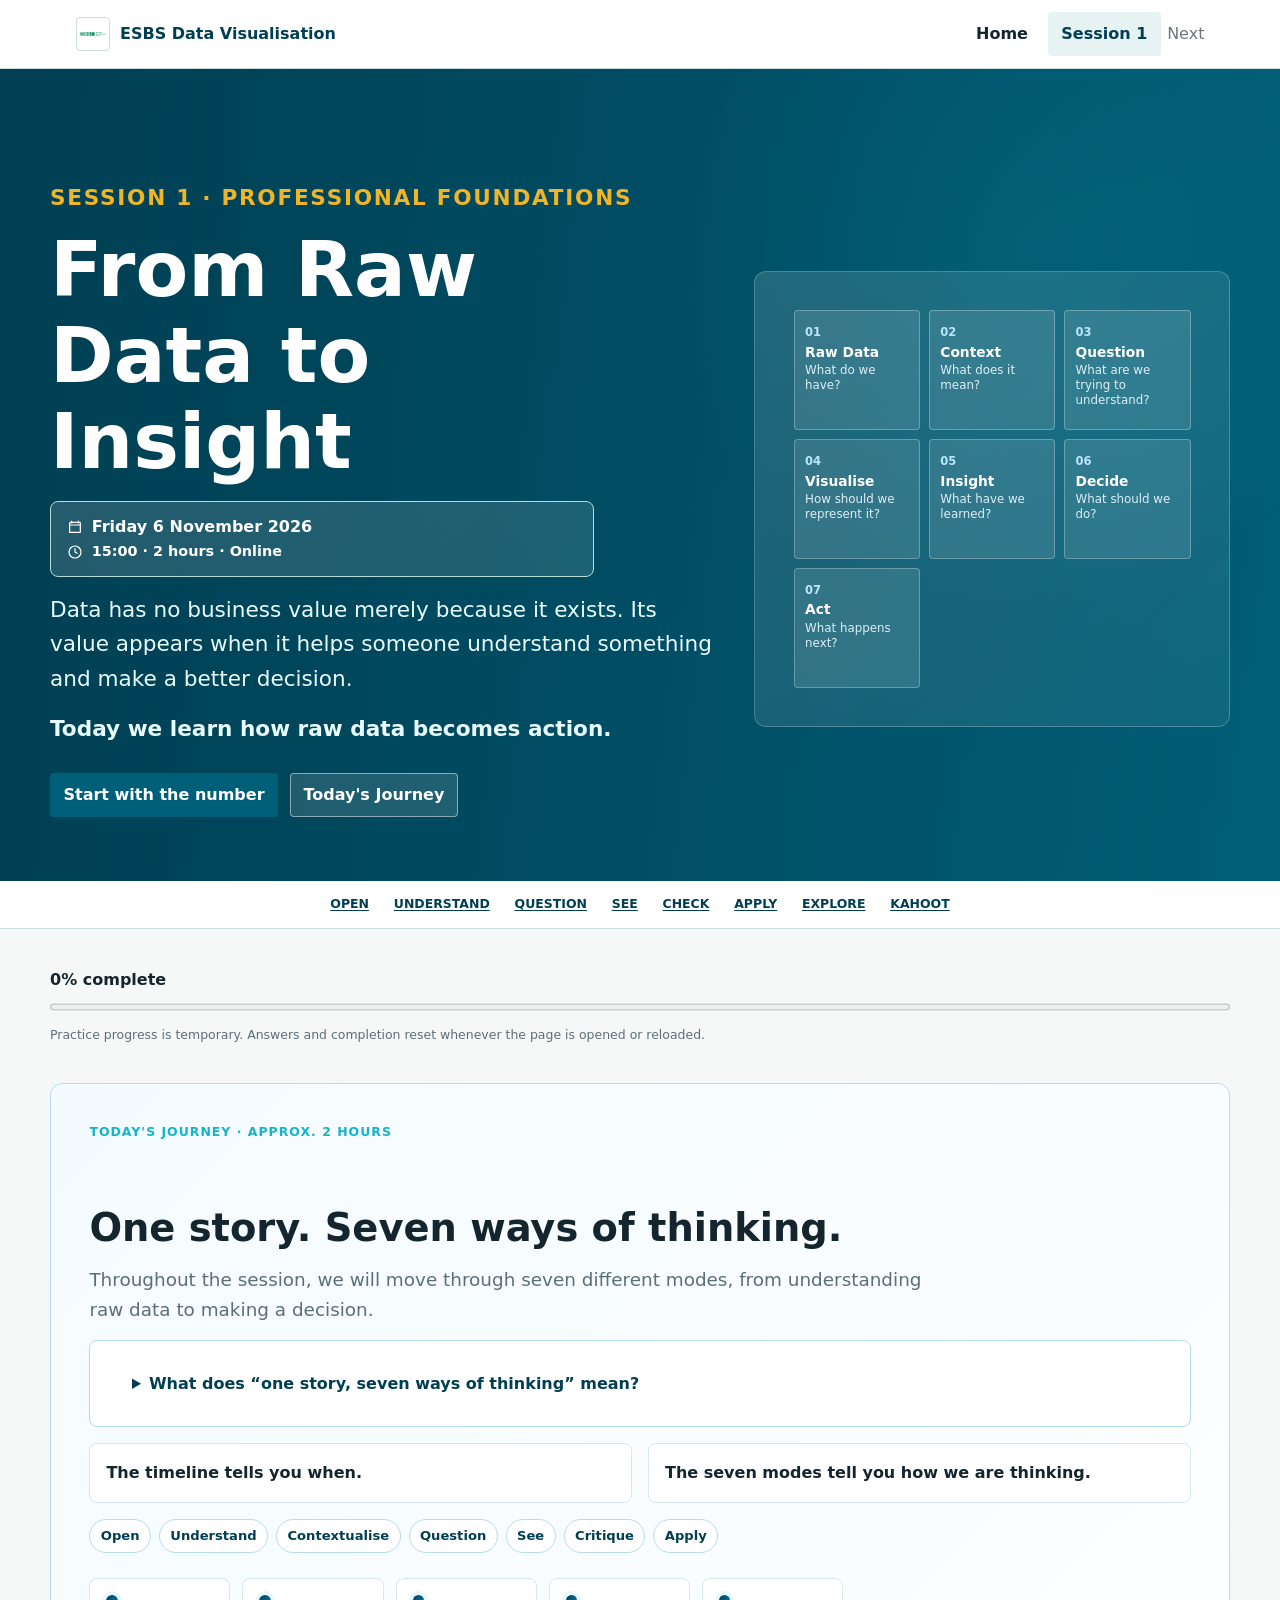
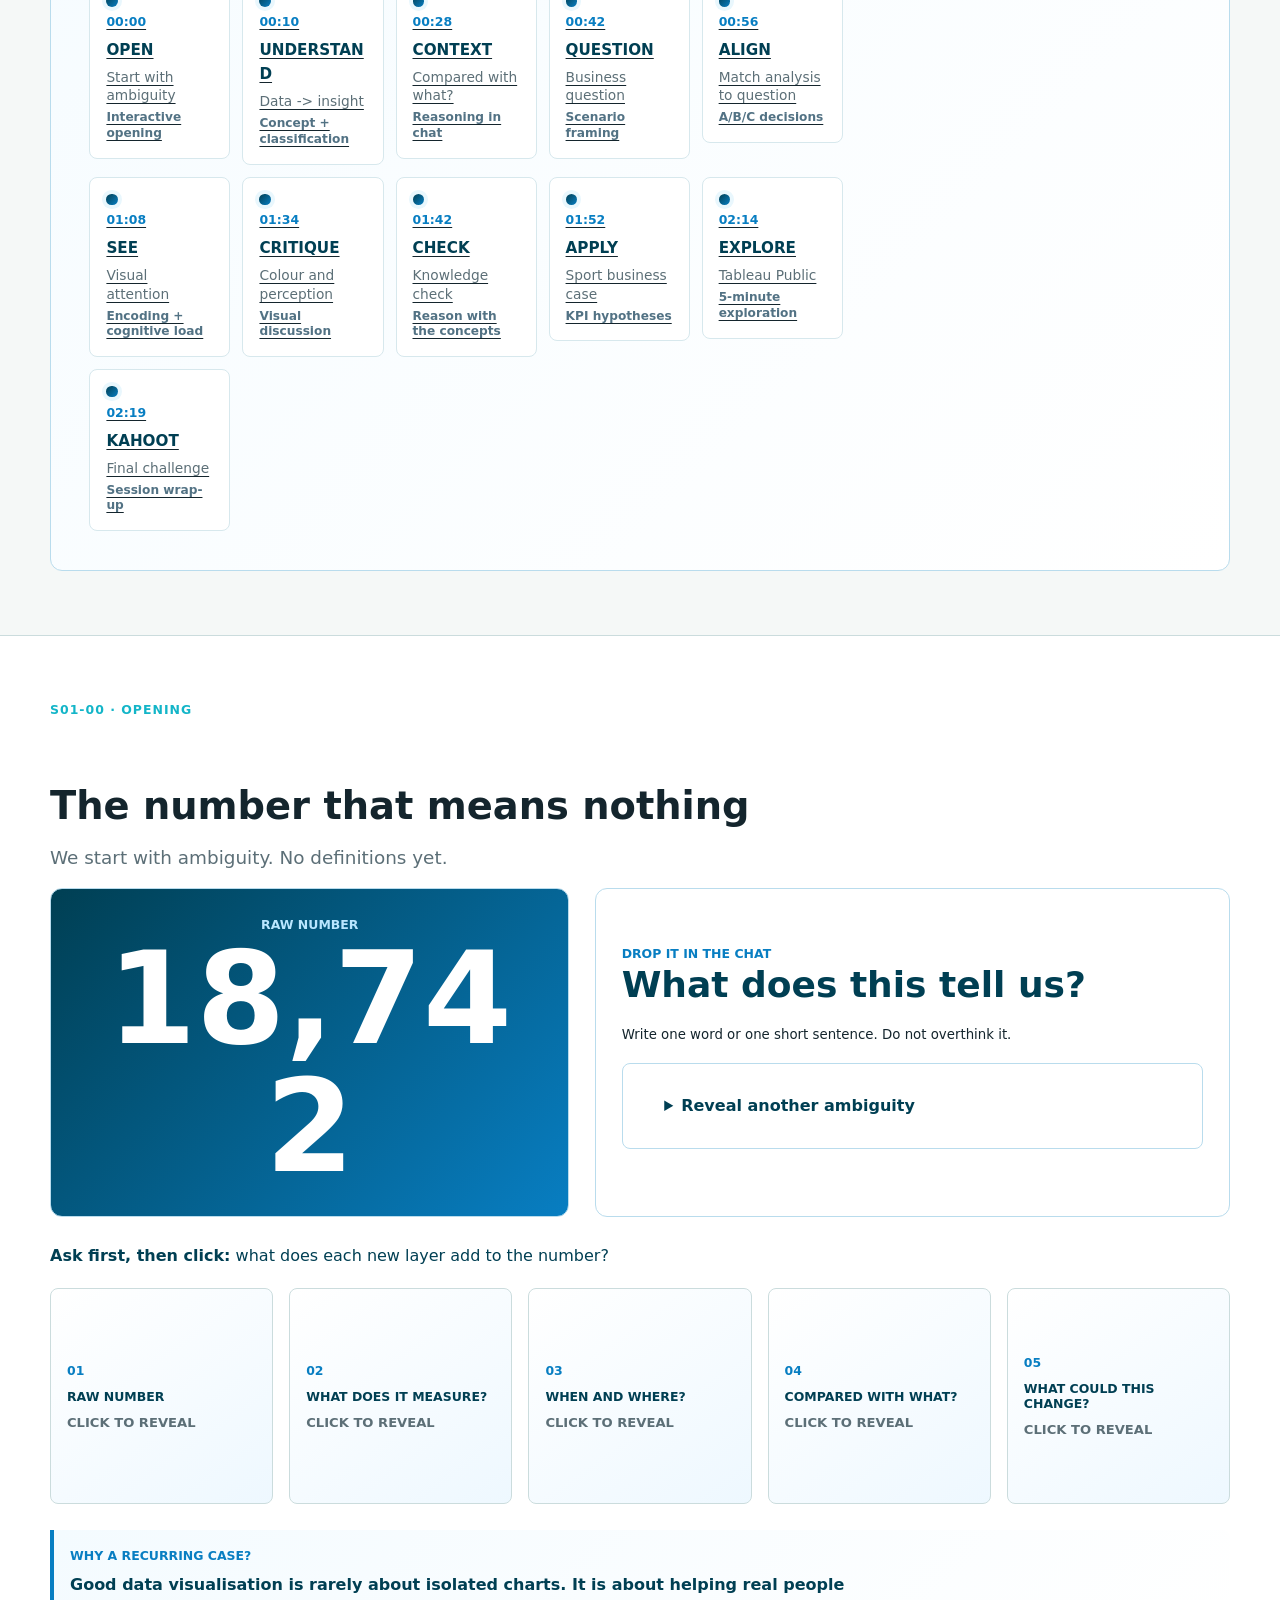
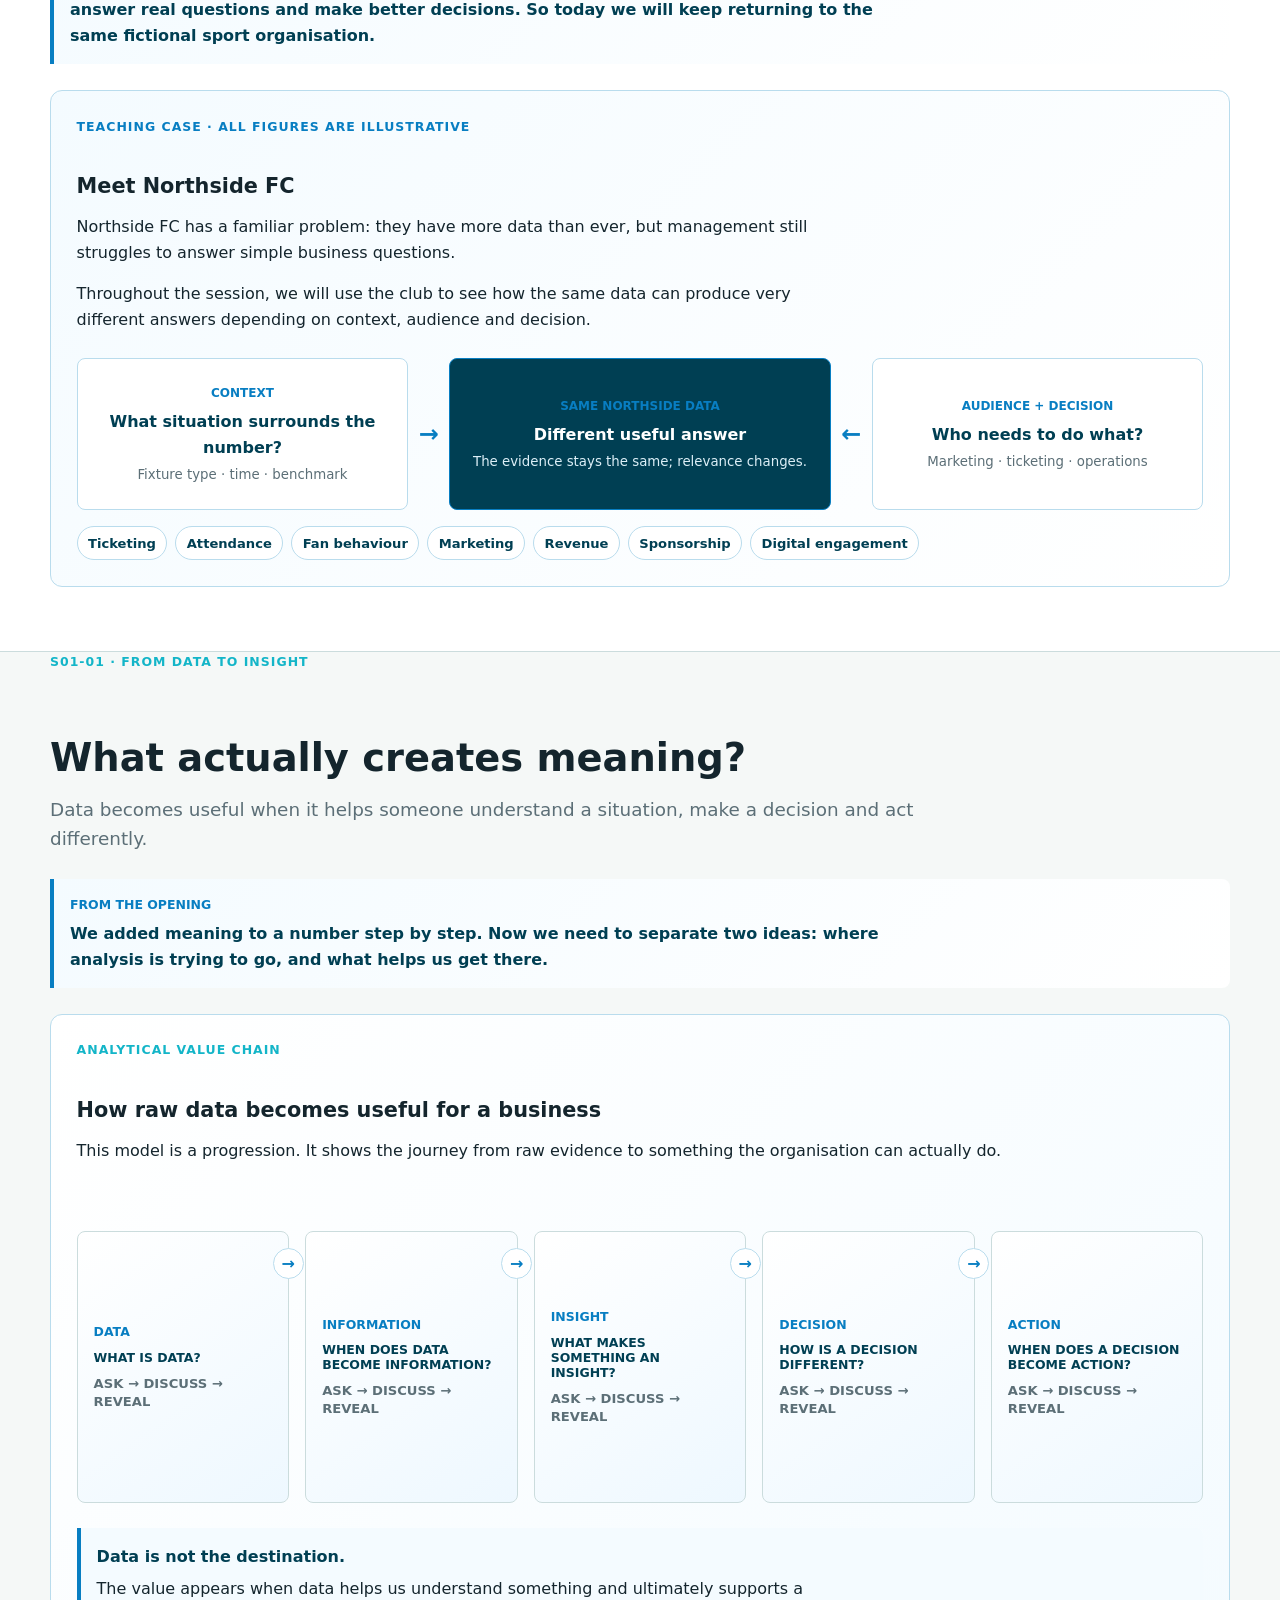
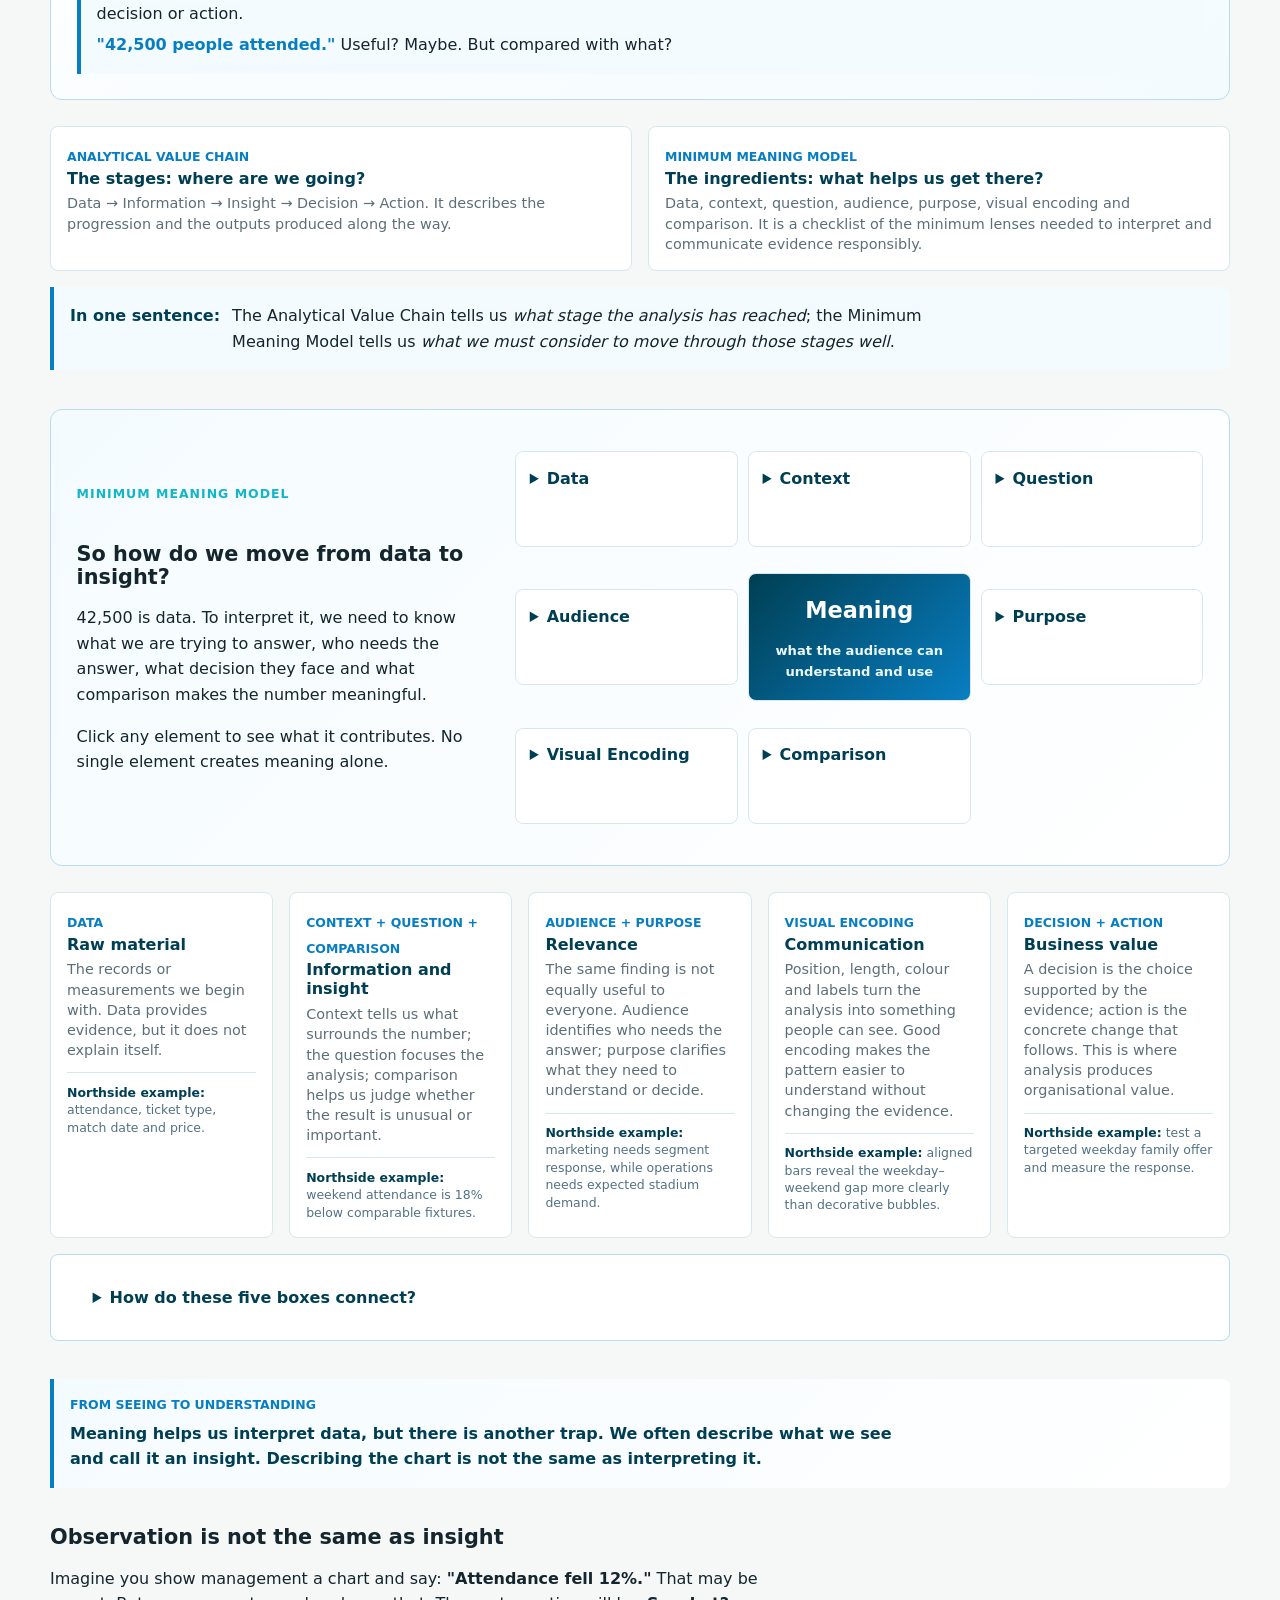
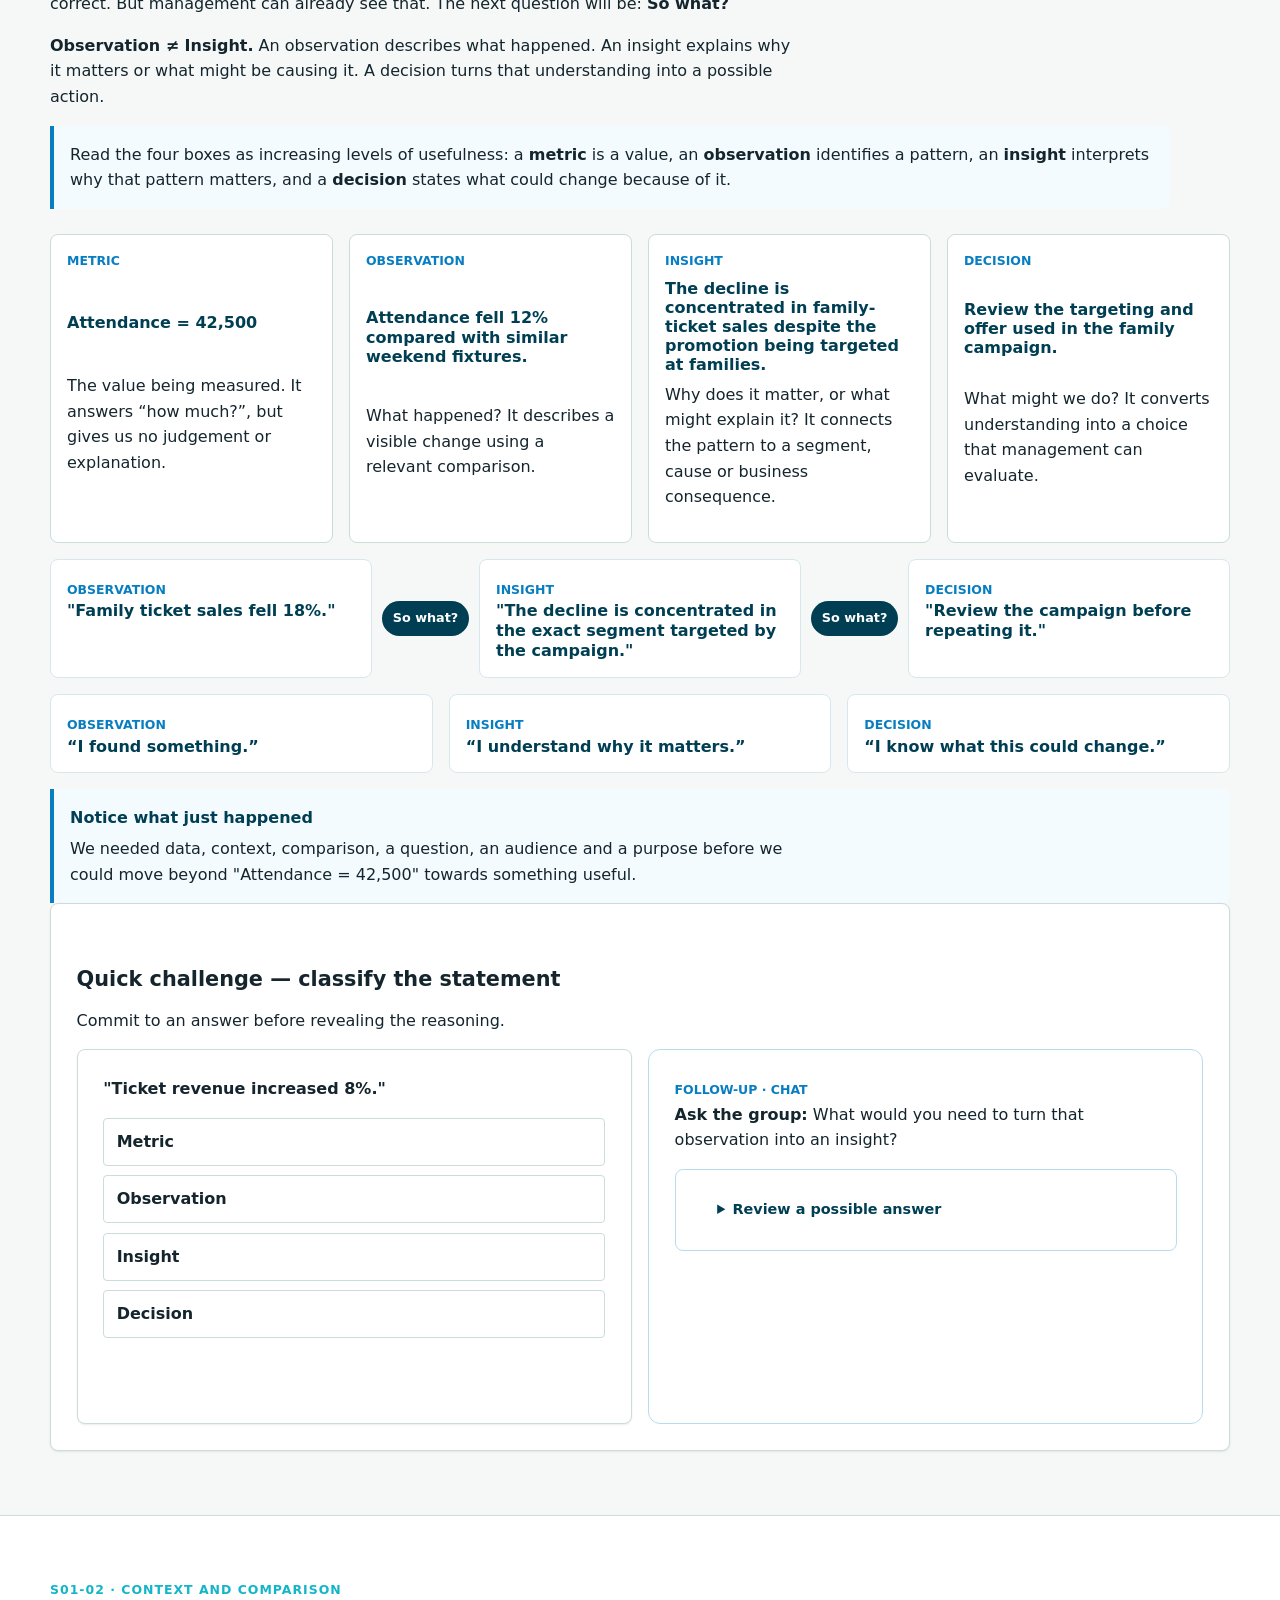
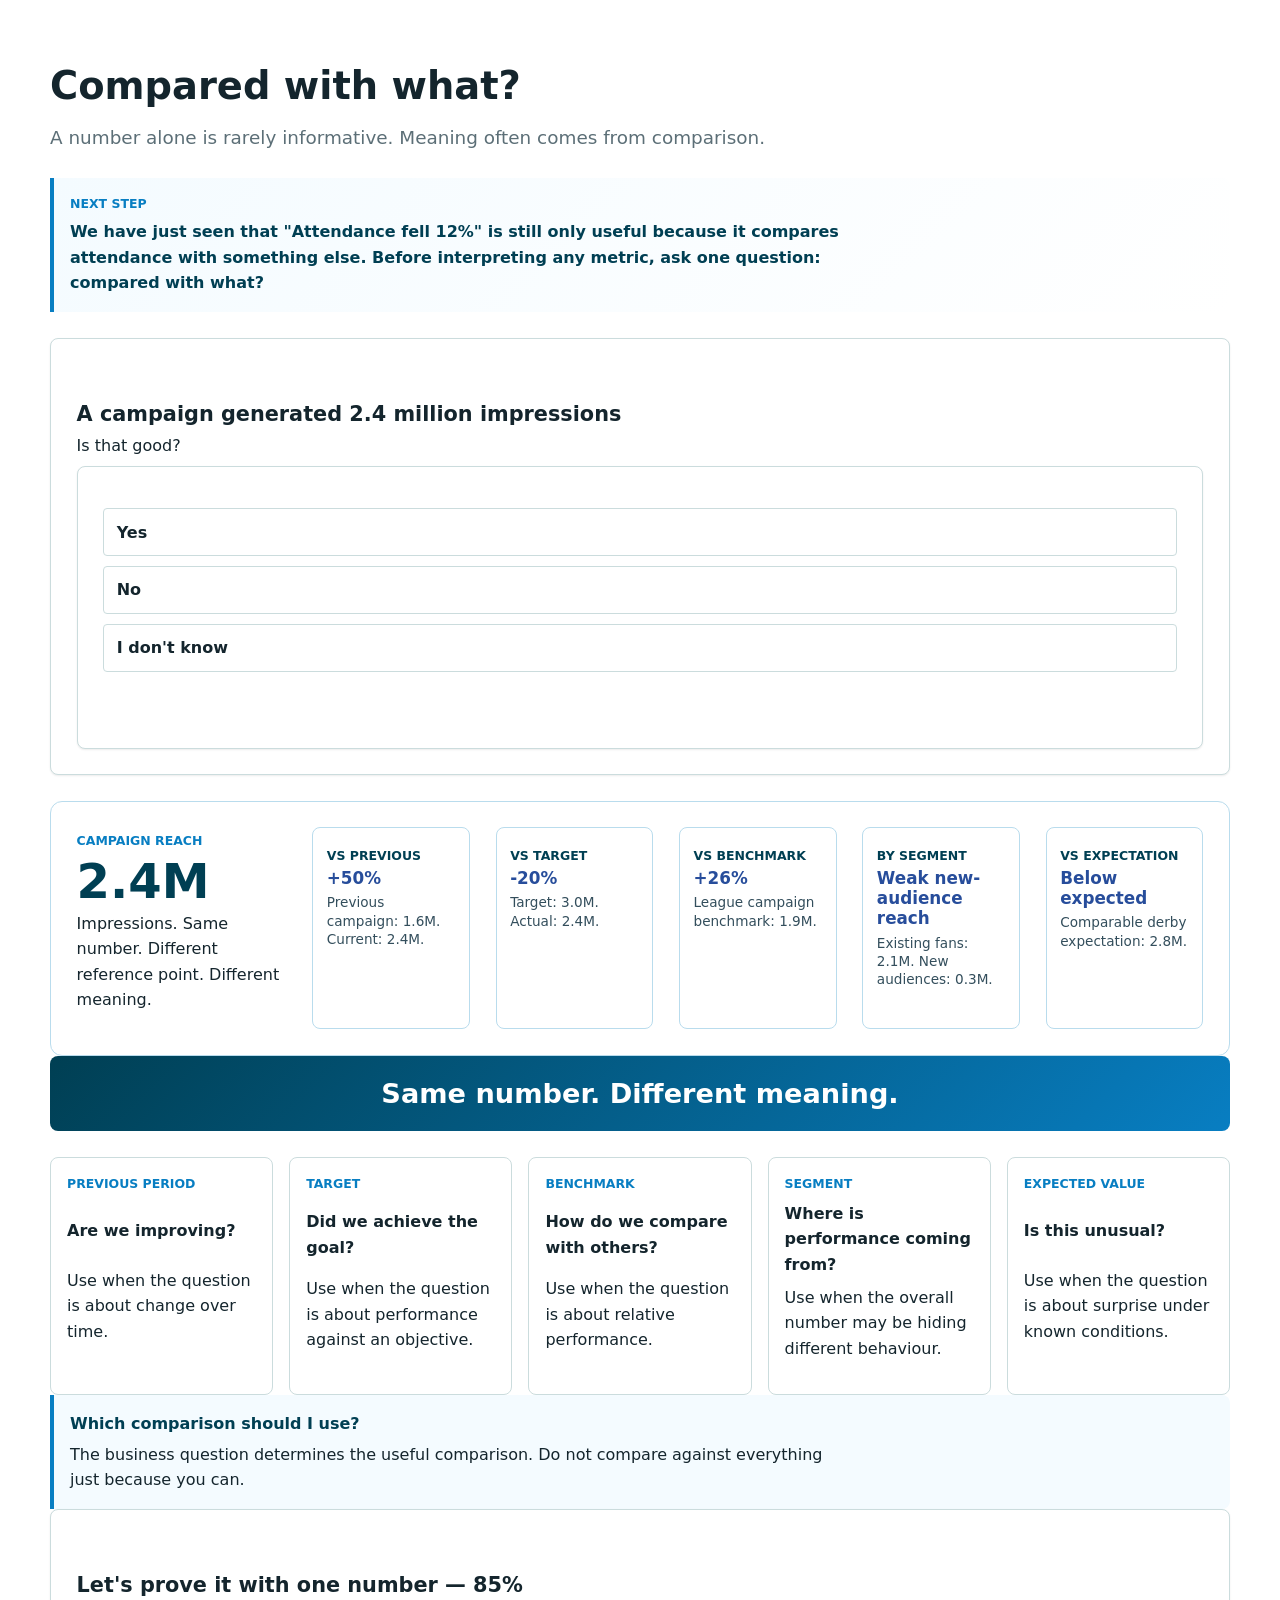
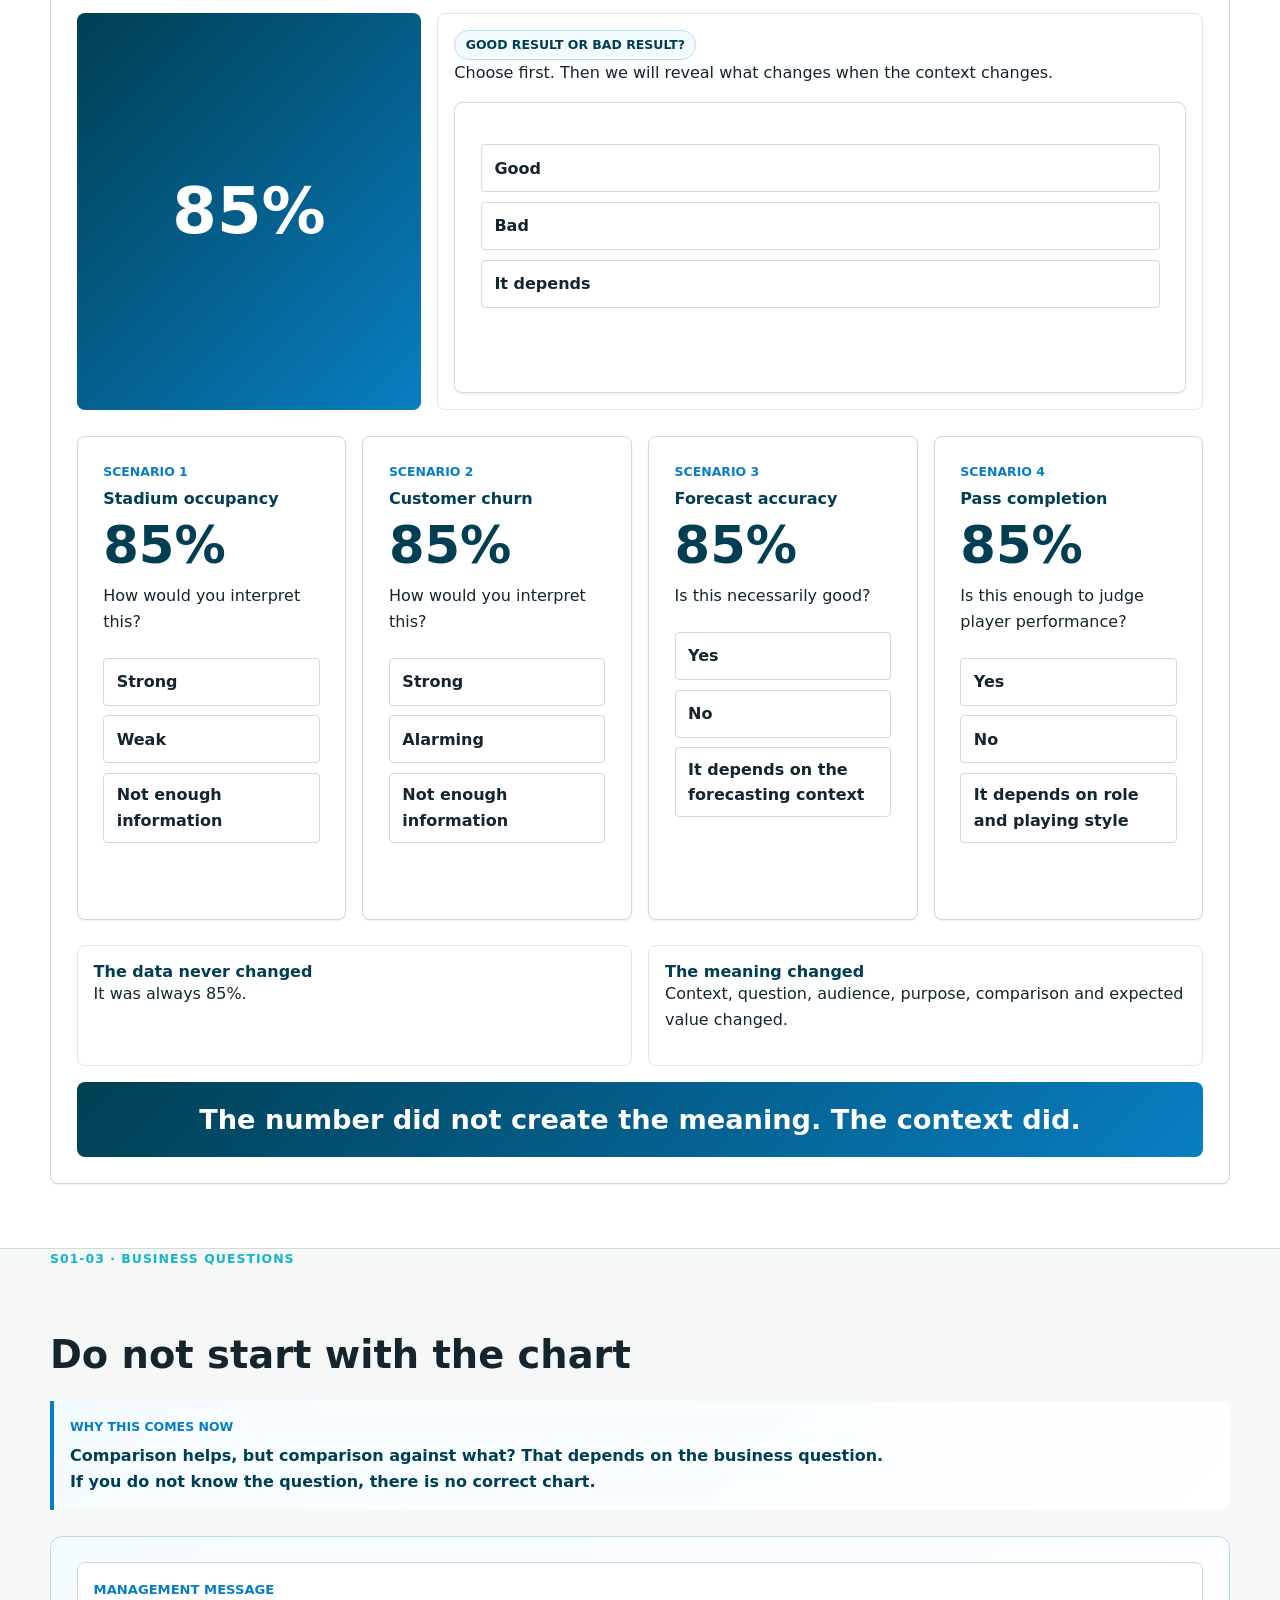
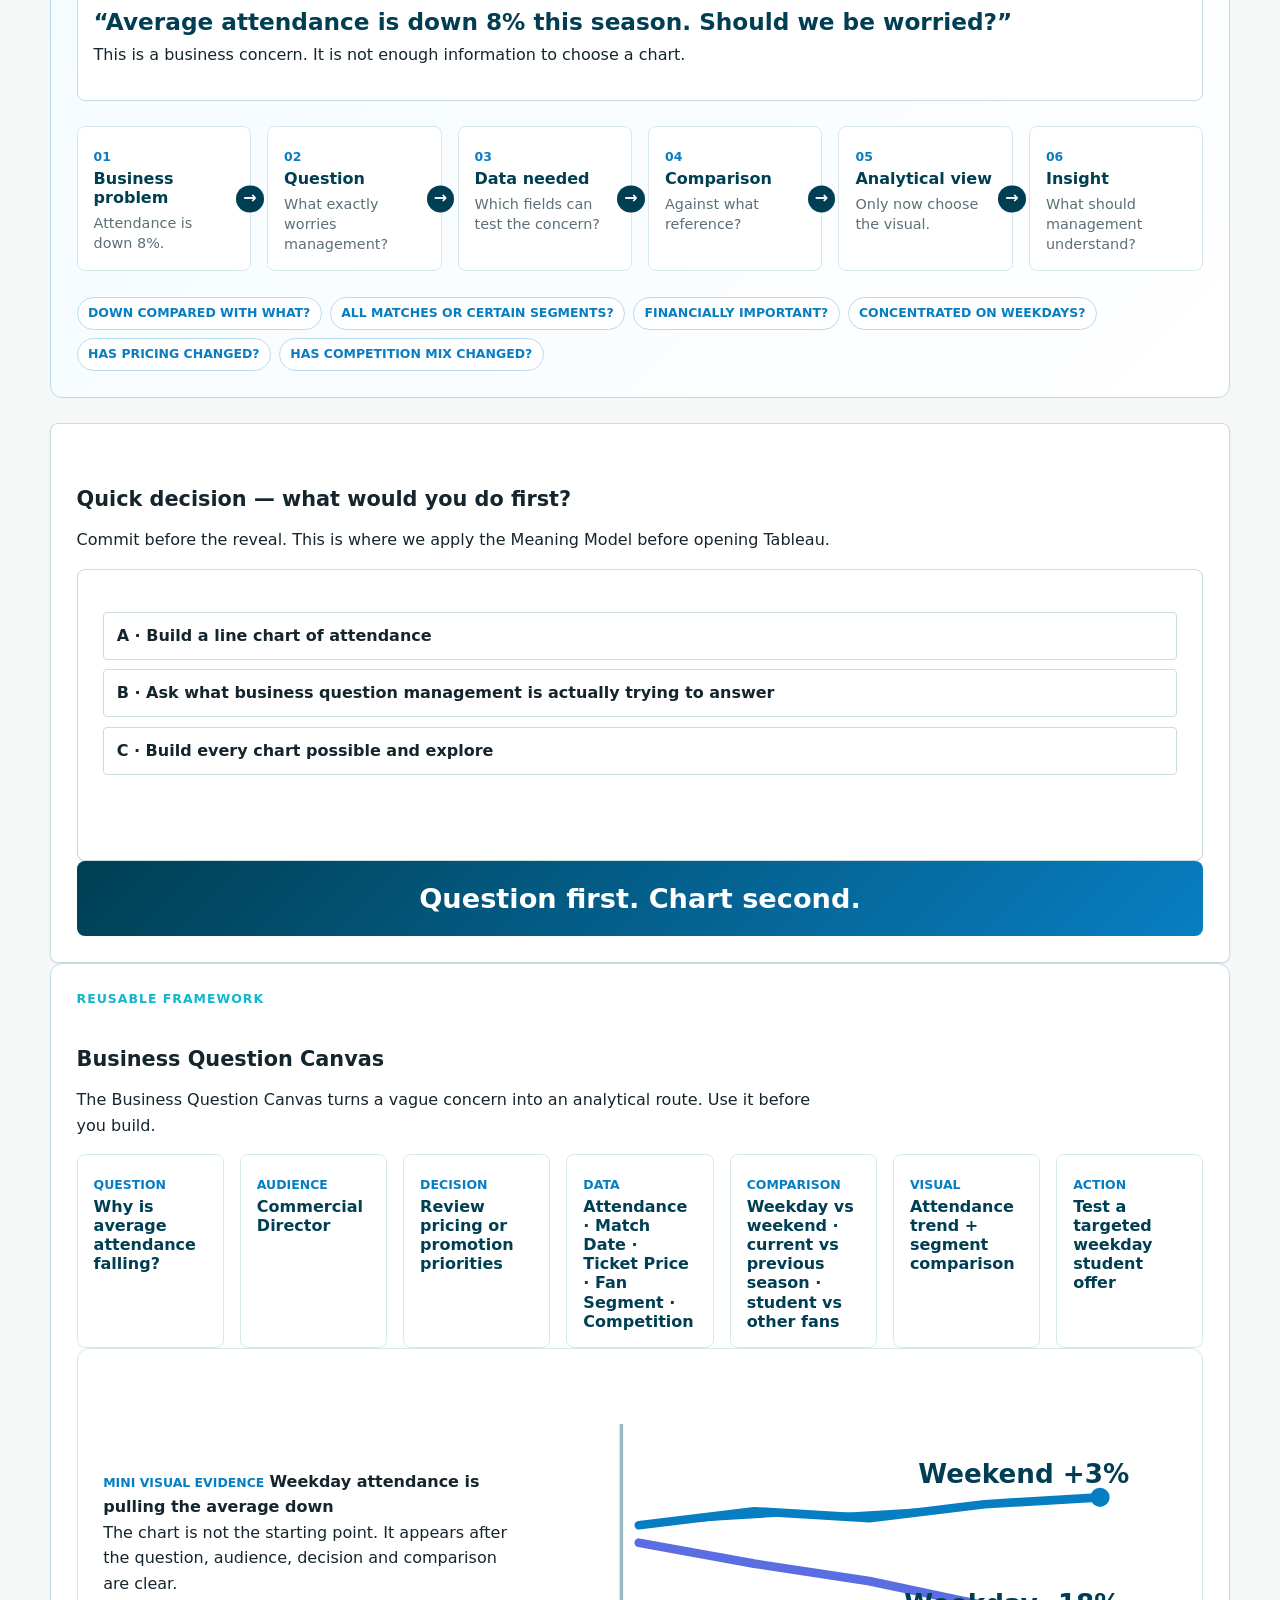
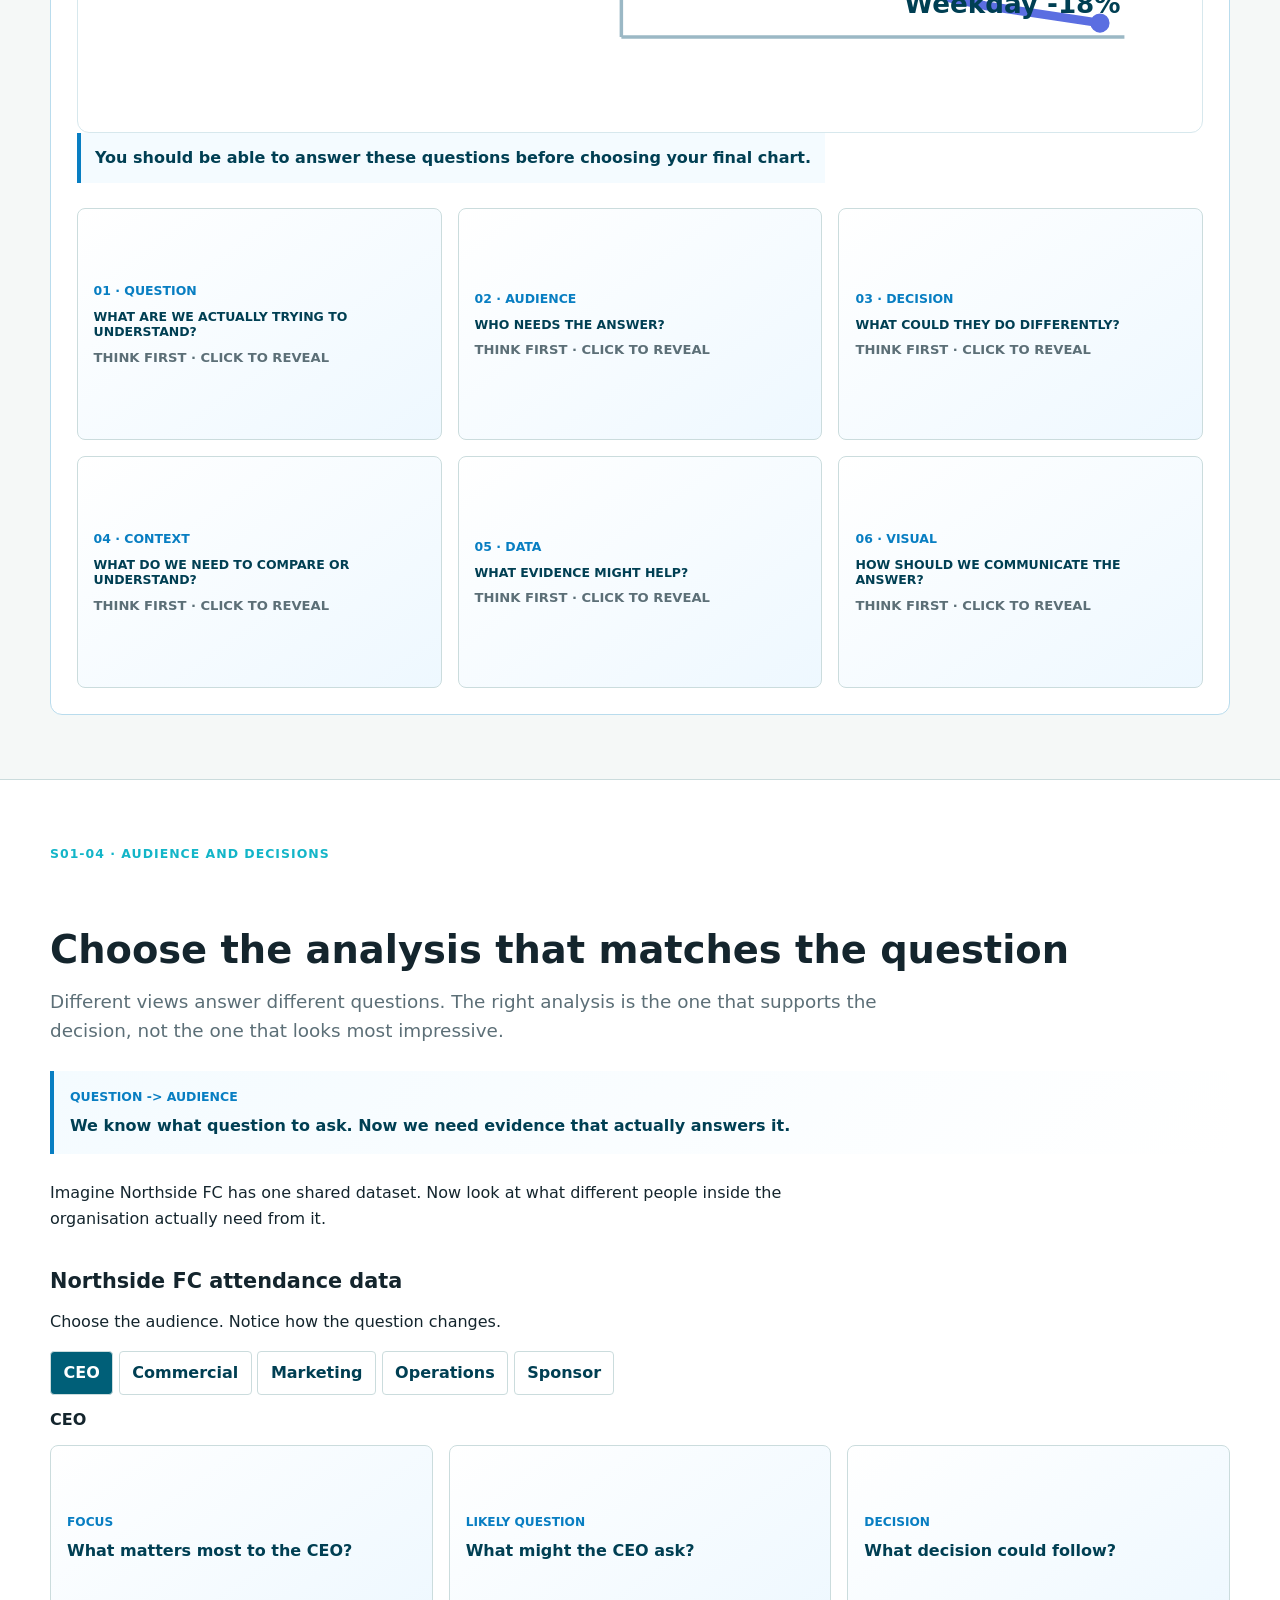
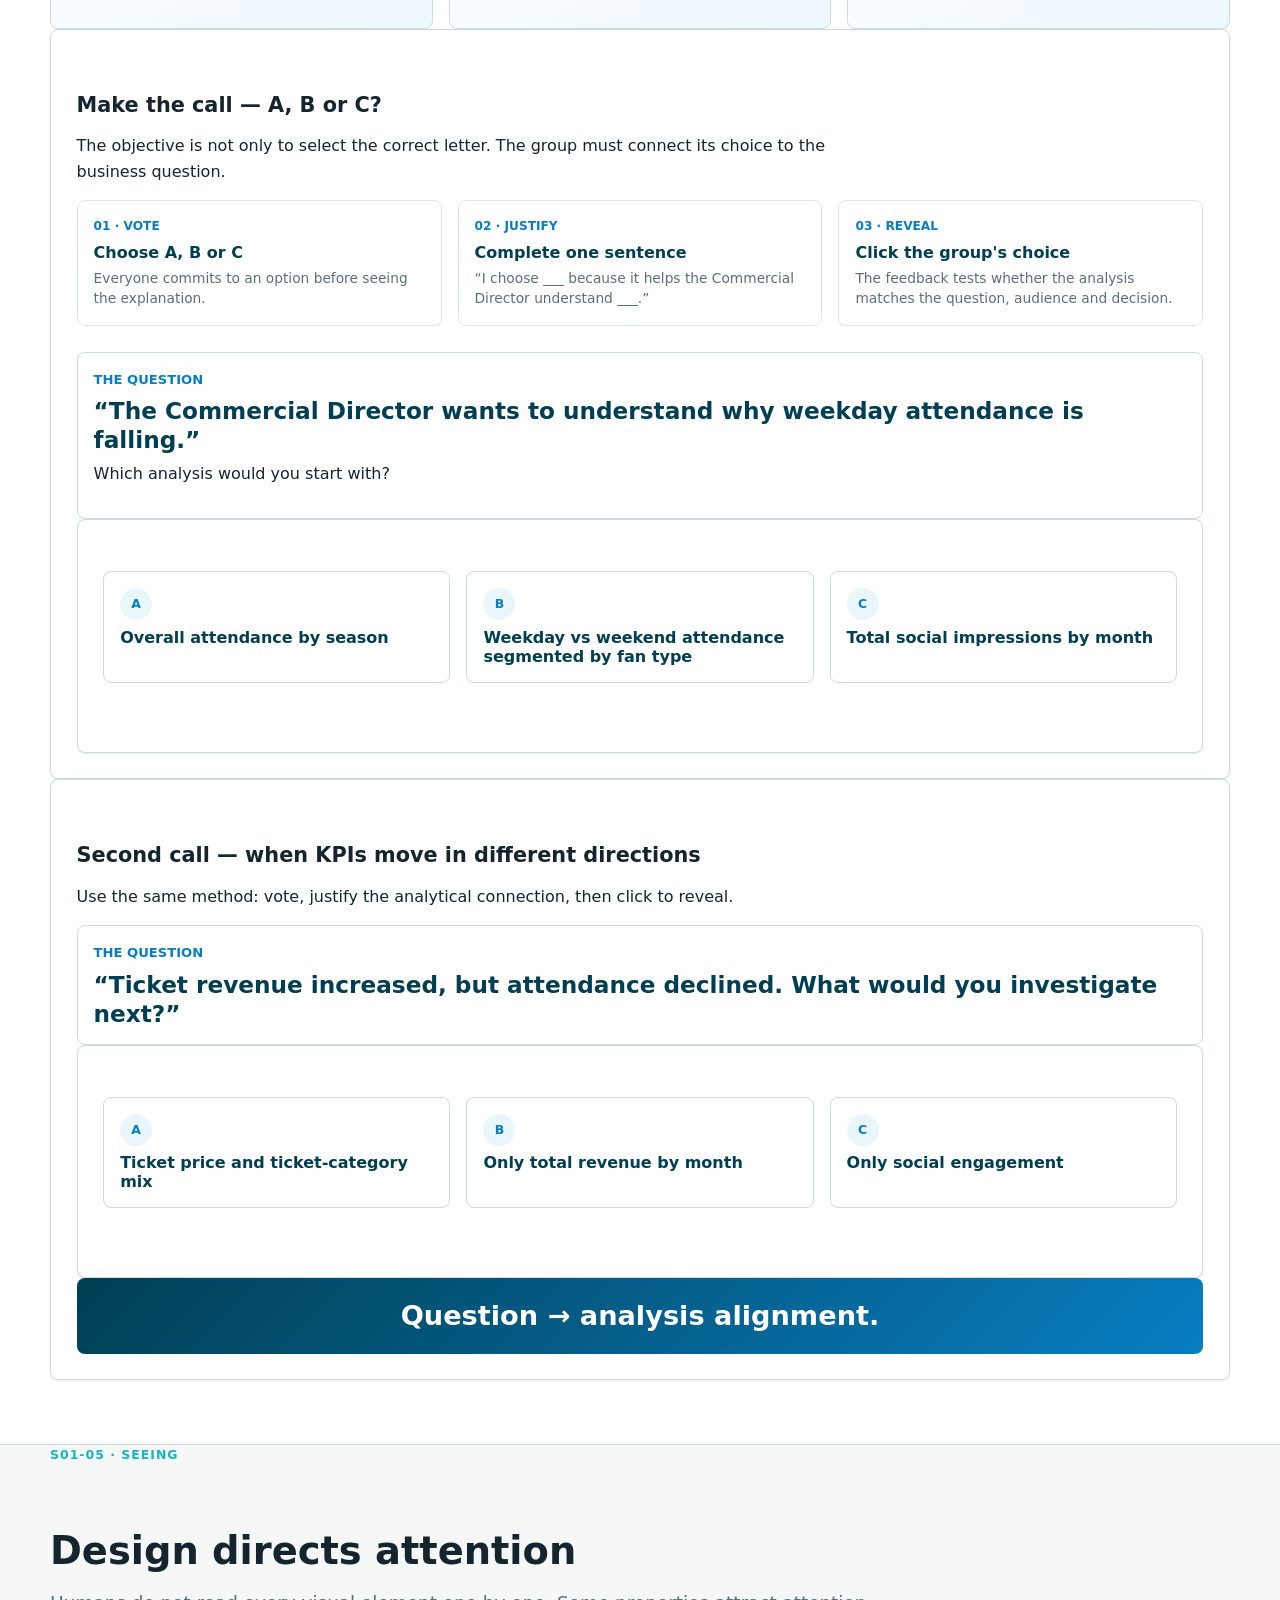
==== sessions/session-01/index.html @ 08953cab "Publish sanitized student site from 653f5c4" ====
<!doctype html>
<html lang="en">
<head>
  <meta charset="utf-8">
  <meta name="viewport" content="width=device-width, initial-scale=1">
  <title>Session 1 · From Raw Data to Insight</title>
  <link rel="stylesheet" href="../../assets/css/styles.css">
</head>
<body>
  <header class="site-header">
    <nav class="nav" aria-label="Main navigation">
      <a class="brand" href="../../index.html">
        <img class="brand-mark" src="../../assets/images/master-programme.webp" alt="Master's programme visual identity">
        <span>ESBS Data Visualisation</span>
      </a>
      <div class="nav-links">
        <a href="../../index.html">Home</a>
        <a aria-current="page" href="index.html">Session 1</a>
        <span class="publication-unavailable" aria-disabled="true" title="Coming soon">Next</span>
      </div>
    </nav>
  </header>

  <main>
    <section class="hero session-hero">
      <div class="hero-inner hero-grid">
        <div>
          <p class="eyebrow">Session 1 · Professional Foundations</p>
          <h1>From Raw Data to Insight</h1>
          <p>Data has no business value merely because it exists. Its value appears when it helps someone understand something and make a better decision.</p>
          <p class="hero-statement">Today we learn how raw data becomes action.</p>
          <div class="hero-actions">
            <a class="button" href="#S01-00">Start with the number</a>
            <a class="button secondary" href="#journey">Today's Journey</a>
          </div>
        </div>
        <div class="hero-visual s01-value-chain" aria-label="Raw data to action value chain">
          <article><span>01</span><strong>Raw Data</strong><p>What do we have?</p></article>
          <article><span>02</span><strong>Context</strong><p>What does it mean?</p></article>
          <article><span>03</span><strong>Question</strong><p>What are we trying to understand?</p></article>
          <article><span>04</span><strong>Visualise</strong><p>How should we represent it?</p></article>
          <article><span>05</span><strong>Insight</strong><p>What have we learned?</p></article>
          <article><span>06</span><strong>Decide</strong><p>What should we do?</p></article>
          <article><span>07</span><strong>Act</strong><p>What happens next?</p></article>
        </div>
      </div>
    </section>

    <nav class="session-progress-nav" aria-label="Session sections">
      <a href="#S01-00">Open</a>
      <a href="#S01-01">Understand</a>
      <a href="#S01-03">Question</a>
      <a href="#S01-05">See</a>
      <a href="#S01-10">Check</a>
      <a href="#S01-09">Apply</a>
      <a href="#S01-08">Explore</a>
      <a href="#session-1-kahoot">Kahoot</a>
    </nav>

    <section class="container">
      <div class="progress-wrap" aria-label="Local progress">
        <strong data-progress-label>0% complete</strong>
        <progress data-progress max="100" value="0">0%</progress>
      </div>

      <section id="journey" class="s01-journey">
        <p class="eyebrow">Today's Journey · Approx. 2 hours</p>
        <h2>One story. Seven ways of thinking.</h2>
        <p class="lead">Throughout the session, we will move through seven different modes, from understanding raw data to making a decision.</p>
        <details class="teacher-guide-note">
          <summary>What does “one story, seven ways of thinking” mean?</summary>
          <p><strong>One story</strong> is the recurring Northside FC case. <strong>Seven ways of thinking</strong> are the learning modes we use to examine that same case: open, understand, contextualise, question, see, critique and apply.</p>
          <p>This is the structure of the class, not the Minimum Meaning Model below. The model gives us the ingredients that create meaning; these seven modes describe how the session progresses.</p>
        </details>
        <div class="journey-mode-note">
          <p><strong>The timeline tells you when.</strong></p>
          <p><strong>The seven modes tell you how we are thinking.</strong></p>
        </div>
        <div class="seven-mode-strip" aria-label="Seven learning modes">
          <span>Open</span>
          <span>Understand</span>
          <span>Contextualise</span>
          <span>Question</span>
          <span>See</span>
          <span>Critique</span>
          <span>Apply</span>
        </div>
        <ol class="s01-timeline">
          <li><a href="#S01-00"><span>00:00</span><strong>OPEN</strong><em>Start with ambiguity</em><small>Interactive opening</small></a></li>
          <li><a href="#S01-01"><span>00:10</span><strong>UNDERSTAND</strong><em>Data -> insight</em><small>Concept + classification</small></a></li>
          <li><a href="#S01-02"><span>00:28</span><strong>CONTEXT</strong><em>Compared with what?</em><small>Reasoning in chat</small></a></li>
          <li><a href="#S01-03"><span>00:42</span><strong>QUESTION</strong><em>Business question</em><small>Scenario framing</small></a></li>
          <li><a href="#S01-04"><span>00:56</span><strong>ALIGN</strong><em>Match analysis to question</em><small>A/B/C decisions</small></a></li>
          <li><a href="#S01-05"><span>01:08</span><strong>SEE</strong><em>Visual attention</em><small>Encoding + cognitive load</small></a></li>
          <li><a href="#S01-07"><span>01:34</span><strong>CRITIQUE</strong><em>Colour and perception</em><small>Visual discussion</small></a></li>
          <li><a href="#S01-10"><span>01:42</span><strong>CHECK</strong><em>Knowledge check</em><small>Reason with the concepts</small></a></li>
          <li><a href="#S01-09"><span>01:52</span><strong>APPLY</strong><em>Sport business case</em><small>KPI hypotheses</small></a></li>
          <li><a href="#S01-08"><span>02:14</span><strong>EXPLORE</strong><em>Tableau Public</em><small>5-minute exploration</small></a></li>
          <li><a href="#session-1-kahoot"><span>02:19</span><strong>KAHOOT</strong><em>Final challenge</em><small>Session wrap-up</small></a></li>
        </ol>
      </section>
    </section>

    <section class="section-band" id="S01-00">
      <div class="container">
        <p class="eyebrow">S01-00 · Opening</p>
        <h2>The number that means nothing</h2>
        <p class="lead">We start with ambiguity. No definitions yet.</p>

        <div class="number-reveal">
          <div class="number-stage">
            <span>Raw number</span>
            <strong>18,742</strong>
          </div>
          <div class="online-prompt">
            <span>Drop it in the chat</span>
            <p>What does this tell us?</p>
            <small>Write one word or one short sentence. Do not overthink it.</small>
            <details class="number-ambiguity">
              <summary>Reveal another ambiguity</summary>
              <p><strong>Before interpreting it, do we even agree on the number?</strong></p>
              <p>In an English-language convention, <strong>18,742</strong> usually means eighteen thousand seven hundred and forty-two. In a decimal-comma convention, it could be read as eighteen point seven four two.</p>
              <p><strong>Teaching point:</strong> formatting and locale are part of context. A number can be ambiguous before we even ask what it measures.</p>
            </details>
          </div>
        </div>

        <p class="reveal-instruction"><strong>Ask first, then click:</strong> what does each new layer add to the number?</p>
        <div class="reveal-sequence flip-card-grid" aria-label="Number reveal sequence">
          <button class="flip-card" type="button" data-flip-card aria-pressed="false">
            <span class="flip-card-inner"><span class="flip-card-front"><b>01</b><strong>Raw number</strong><small>Click to reveal</small></span><span class="flip-card-back"><b>01</b><strong>18,742</strong><small>A number. It exists, but it does not explain anything.</small></span></span>
          </button>
          <button class="flip-card" type="button" data-flip-card aria-pressed="false">
            <span class="flip-card-inner"><span class="flip-card-front"><b>02</b><strong>What does it measure?</strong><small>Click to reveal</small></span><span class="flip-card-back"><b>02</b><strong>18,742 spectators</strong><small>Now we know what the number describes.</small></span></span>
          </button>
          <button class="flip-card" type="button" data-flip-card aria-pressed="false">
            <span class="flip-card-inner"><span class="flip-card-front"><b>03</b><strong>When and where?</strong><small>Click to reveal</small></span><span class="flip-card-back"><b>03</b><strong>Saturday's match</strong><small>Now we have time and event context.</small></span></span>
          </button>
          <button class="flip-card" type="button" data-flip-card aria-pressed="false">
            <span class="flip-card-inner"><span class="flip-card-front"><b>04</b><strong>Compared with what?</strong><small>Click to reveal</small></span><span class="flip-card-back"><b>04</b><strong>23% above weekday average</strong><small>Comparison begins to create meaning.</small></span></span>
          </button>
          <button class="flip-card" type="button" data-flip-card aria-pressed="false">
            <span class="flip-card-inner"><span class="flip-card-front"><b>05</b><strong>What could this change?</strong><small>Click to reveal</small></span><span class="flip-card-back"><b>05</b><strong>Change the ticketing strategy?</strong><small>Now the data can influence a decision.</small></span></span>
          </button>
        </div>

        <div class="bridge-statement">
          <span>Why a recurring case?</span>
          <p>Good data visualisation is rarely about isolated charts. It is about helping real people answer real questions and make better decisions. So today we will keep returning to the same fictional sport organisation.</p>
        </div>

        <section class="story-card northside-card">
          <p class="eyebrow">Teaching case · All figures are illustrative</p>
          <h3>Meet Northside FC</h3>
          <p>Northside FC has a familiar problem: they have more data than ever, but management still struggles to answer simple business questions.</p>
          <p>Throughout the session, we will use the club to see how the same data can produce very different answers depending on context, audience and decision.</p>
          <div class="northside-logic-graph" aria-label="The same data changes meaning through context, audience and decision">
            <article><span>Context</span><strong>What situation surrounds the number?</strong><small>Fixture type · time · benchmark</small></article>
            <b aria-hidden="true">→</b>
            <article class="northside-graph-centre"><span>Same Northside data</span><strong>Different useful answer</strong><small>The evidence stays the same; relevance changes.</small></article>
            <b aria-hidden="true">←</b>
            <article><span>Audience + decision</span><strong>Who needs to do what?</strong><small>Marketing · ticketing · operations</small></article>
          </div>
          <div class="northside-signals">
            <span>Ticketing</span>
            <span>Attendance</span>
            <span>Fan behaviour</span>
            <span>Marketing</span>
            <span>Revenue</span>
            <span>Sponsorship</span>
            <span>Digital engagement</span>
          </div>
        </section>
      </div>
    </section>

    <section class="container" id="S01-01">
      <p class="eyebrow">S01-01 · From data to insight</p>
      <h2>What actually creates meaning?</h2>
      <p class="lead">Data becomes useful when it helps someone understand a situation, make a decision and act differently.</p>
      <div class="bridge-statement">
        <span>From the opening</span>
        <p>We added meaning to a number step by step. Now we need to separate two ideas: where analysis is trying to go, and what helps us get there.</p>
      </div>

      <section class="value-chain-panel" aria-labelledby="value-chain-title">
        <div class="model-intro">
          <p class="eyebrow">Analytical value chain</p>
          <h3 id="value-chain-title">How raw data becomes useful for a business</h3>
          <p>This model is a progression. It shows the journey from raw evidence to something the organisation can actually do.</p>
        </div>
        <div class="s01-mental-model value-chain-model flip-card-grid" aria-label="Analytical value chain from data to action">
          <button class="flip-card value-flip-card" type="button" data-flip-card aria-pressed="false"><span class="flip-card-inner"><span class="flip-card-front"><b>Data</b><strong>What is data?</strong><small>Ask → discuss → reveal</small></span><span class="flip-card-back"><b>Data</b><strong>What we have</strong><small>Raw facts, values, events or records.<em>Attendance = 42,500</em></small></span></span></button>
          <button class="flip-card value-flip-card" type="button" data-flip-card aria-pressed="false"><span class="flip-card-inner"><span class="flip-card-front"><b>Information</b><strong>When does data become information?</strong><small>Ask → discuss → reveal</small></span><span class="flip-card-back"><b>Information</b><strong>What happened</strong><small>Data organised with enough context to describe the situation.<em>42,500 attended Saturday's home match.</em></small></span></span></button>
          <button class="flip-card value-flip-card" type="button" data-flip-card aria-pressed="false"><span class="flip-card-inner"><span class="flip-card-front"><b>Insight</b><strong>What makes something an insight?</strong><small>Ask → discuss → reveal</small></span><span class="flip-card-back"><b>Insight</b><strong>Why it matters</strong><small>An interpretation that explains something meaningful.<em>Unusually low despite a major promotion.</em></small></span></span></button>
          <button class="flip-card value-flip-card" type="button" data-flip-card aria-pressed="false"><span class="flip-card-inner"><span class="flip-card-front"><b>Decision</b><strong>How is a decision different?</strong><small>Ask → discuss → reveal</small></span><span class="flip-card-back"><b>Decision</b><strong>What we choose</strong><small>A choice informed by the interpretation.<em>Review whether the promotion reached the intended segment.</em></small></span></span></button>
          <button class="flip-card value-flip-card" type="button" data-flip-card aria-pressed="false"><span class="flip-card-inner"><span class="flip-card-front"><b>Action</b><strong>When does a decision become action?</strong><small>Ask → discuss → reveal</small></span><span class="flip-card-back"><b>Action</b><strong>What changes</strong><small>What the organisation actually does next.<em>Change targeting for the next comparable fixture.</em></small></span></span></button>
        </div>
        <div class="data-destination-callout">
          <strong>Data is not the destination.</strong>
          <p>The value appears when data helps us understand something and ultimately supports a decision or action.</p>
          <p><span>"42,500 people attended."</span> Useful? Maybe. But compared with what?</p>
        </div>
      </section>

      <div class="model-relationship-grid" aria-label="How the analytical value chain differs from the meaning model">
        <article>
          <span>Analytical value chain</span>
          <strong>The stages: where are we going?</strong>
          <p>Data → Information → Insight → Decision → Action. It describes the progression and the outputs produced along the way.</p>
        </article>
        <article>
          <span>Minimum Meaning Model</span>
          <strong>The ingredients: what helps us get there?</strong>
          <p>Data, context, question, audience, purpose, visual encoding and comparison. It is a checklist of the minimum lenses needed to interpret and communicate evidence responsibly.</p>
        </article>
      </div>
      <div class="model-difference-summary">
        <strong>In one sentence:</strong>
        <p>The Analytical Value Chain tells us <em>what stage the analysis has reached</em>; the Minimum Meaning Model tells us <em>what we must consider to move through those stages well</em>.</p>
      </div>

      <section class="meaning-model" aria-labelledby="meaning-model-title">
        <div>
          <p class="eyebrow">Minimum Meaning Model</p>
          <h3 id="meaning-model-title">So how do we move from data to insight?</h3>
          <p>42,500 is data. To interpret it, we need to know what we are trying to answer, who needs the answer, what decision they face and what comparison makes the number meaningful.</p>
          <p>Click any element to see what it contributes. No single element creates meaning alone.</p>
        </div>
        <div class="meaning-map" aria-label="Seven elements that create meaning">
          <details>
            <summary>Data</summary>
            <p>The evidence we start from: records, counts, logs, measurements or responses.</p>
          </details>
          <details>
            <summary>Context</summary>
            <p>What the number refers to, when it happened and what situation surrounds it.</p>
          </details>
          <details>
            <summary>Question</summary>
            <p>The problem we are trying to understand, not just the field we want to plot.</p>
          </details>
          <details>
            <summary>Audience</summary>
            <p>The people who need the answer and the level of detail they can act on.</p>
          </details>
          <div class="meaning-centre"><strong>Meaning</strong><span>what the audience can understand and use</span></div>
          <details>
            <summary>Purpose</summary>
            <p>The reason the analysis exists: explore, explain, monitor, persuade or decide.</p>
          </details>
          <details>
            <summary>Visual Encoding</summary>
            <p>The design choices that help us see and communicate patterns, differences and relationships. Encoding supports insight; it does not magically create it.</p>
          </details>
          <details>
            <summary>Comparison</summary>
            <p>The benchmark, target, segment or time period that helps us judge significance.</p>
          </details>
        </div>
      </section>

      <div class="meaning-to-action-map" aria-label="How the meaning model supports the value chain">
        <article><span>Data</span><strong>Raw material</strong><p>The records or measurements we begin with. Data provides evidence, but it does not explain itself.</p><small><b>Northside example:</b> attendance, ticket type, match date and price.</small></article>
        <article><span>Context + question + comparison</span><strong>Information and insight</strong><p>Context tells us what surrounds the number; the question focuses the analysis; comparison helps us judge whether the result is unusual or important.</p><small><b>Northside example:</b> weekend attendance is 18% below comparable fixtures.</small></article>
        <article><span>Audience + purpose</span><strong>Relevance</strong><p>The same finding is not equally useful to everyone. Audience identifies who needs the answer; purpose clarifies what they need to understand or decide.</p><small><b>Northside example:</b> marketing needs segment response, while operations needs expected stadium demand.</small></article>
        <article><span>Visual encoding</span><strong>Communication</strong><p>Position, length, colour and labels turn the analysis into something people can see. Good encoding makes the pattern easier to understand without changing the evidence.</p><small><b>Northside example:</b> aligned bars reveal the weekday–weekend gap more clearly than decorative bubbles.</small></article>
        <article><span>Decision + action</span><strong>Business value</strong><p>A decision is the choice supported by the evidence; action is the concrete change that follows. This is where analysis produces organisational value.</p><small><b>Northside example:</b> test a targeted weekday family offer and measure the response.</small></article>
      </div>
      <details class="teacher-guide-note model-explanation-note">
        <summary>How do these five boxes connect?</summary>
        <p>Read them from left to right as a sentence: <strong>we start with evidence, add meaning, decide what is relevant, communicate it clearly and use it to change what happens next.</strong></p>
        <p>The first box is the input. The middle three transform evidence into understanding. The final box is the business outcome.</p>
      </details>

      <section class="concept-compare">
        <div class="bridge-statement">
          <span>From seeing to understanding</span>
          <p>Meaning helps us interpret data, but there is another trap. We often describe what we see and call it an insight. Describing the chart is not the same as interpreting it.</p>
        </div>
        <h3>Observation is not the same as insight</h3>
        <p>Imagine you show management a chart and say: <strong>"Attendance fell 12%."</strong> That may be correct. But management can already see that. The next question will be: <strong>So what?</strong></p>
        <p><strong>Observation ≠ Insight.</strong> An observation describes what happened. An insight explains why it matters or what might be causing it. A decision turns that understanding into a possible action.</p>
        <p class="concept-box-guide">Read the four boxes as increasing levels of usefulness: a <strong>metric</strong> is a value, an <strong>observation</strong> identifies a pattern, an <strong>insight</strong> interprets why that pattern matters, and a <strong>decision</strong> states what could change because of it.</p>
        <div class="concept-ladder">
          <article>
            <span>Metric</span>
            <strong>Attendance = 42,500</strong>
            <p>The value being measured. It answers “how much?”, but gives us no judgement or explanation.</p>
          </article>
          <article>
            <span>Observation</span>
            <strong>Attendance fell 12% compared with similar weekend fixtures.</strong>
            <p>What happened? It describes a visible change using a relevant comparison.</p>
          </article>
          <article>
            <span>Insight</span>
            <strong>The decline is concentrated in family-ticket sales despite the promotion being targeted at families.</strong>
            <p>Why does it matter, or what might explain it? It connects the pattern to a segment, cause or business consequence.</p>
          </article>
          <article>
            <span>Decision</span>
            <strong>Review the targeting and offer used in the family campaign.</strong>
            <p>What might we do? It converts understanding into a choice that management can evaluate.</p>
          </article>
        </div>
        <div class="so-what-chain" aria-label="Observation to insight using so what">
          <article><span>Observation</span><strong>"Family ticket sales fell 18%."</strong></article>
          <div aria-hidden="true">So what?</div>
          <article><span>Insight</span><strong>"The decline is concentrated in the exact segment targeted by the campaign."</strong></article>
          <div aria-hidden="true">So what?</div>
          <article><span>Decision</span><strong>"Review the campaign before repeating it."</strong></article>
        </div>
        <div class="difference-takeaway" aria-label="Observation insight and decision difference">
          <article><span>Observation</span><strong>“I found something.”</strong></article>
          <article><span>Insight</span><strong>“I understand why it matters.”</strong></article>
          <article><span>Decision</span><strong>“I know what this could change.”</strong></article>
        </div>
        <div class="notice-connection">
          <span>Notice what just happened</span>
          <p>We needed data, context, comparison, a question, an audience and a purpose before we could move beyond "Attendance = 42,500" towards something useful.</p>
        </div>
      </section>

      <section class="activity">
        <h3>Quick challenge — classify the statement</h3>
        <p>Commit to an answer before revealing the reasoning.</p>
        <div class="card-grid">
          <section class="knowledge-check" data-quiz>
            <p><strong>"Ticket revenue increased 8%."</strong></p>
            <div class="quiz-options">
              <button data-correct="false" data-feedback="Not quite. The metric would be the value being measured, such as ticket revenue or percentage growth.">Metric</button>
              <button data-correct="true" data-feedback="Correct. It tells us what happened, but not why it matters, what caused it or what decision should follow.">Observation</button>
              <button data-correct="false" data-feedback="Not yet. To become an insight we need context, comparison, segment detail or a business question.">Insight</button>
              <button data-correct="false" data-feedback="Not yet. A decision would state what the organisation should investigate or change.">Decision</button>
            </div>
            <p class="feedback" aria-live="polite"></p>
          </section>
          <div class="chat-instruction">
            <span>Follow-up · chat</span>
            <p><strong>Ask the group:</strong> What would you need to turn that observation into an insight?</p>
            <details class="answer-review">
              <summary>Review a possible answer</summary>
              <p>We would need to know <strong>where the 8% increase came from and why it matters</strong>: compared with which period or target, whether attendance also changed, which ticket types or fan segments generated the increase, whether prices rose, and what decision management is considering.</p>
              <p><strong>Possible insight:</strong> “Revenue rose 8%, but the increase came mainly from higher premium-ticket prices while total attendance fell, suggesting growth is concentrated in a smaller, higher-value segment.”</p>
            </details>
          </div>
        </div>
      </section>
    </section>

    <section class="section-band" id="S01-02">
      <div class="container">
        <p class="eyebrow">S01-02 · Context and comparison</p>
        <h2>Compared with what?</h2>
        <p class="lead">A number alone is rarely informative. Meaning often comes from comparison.</p>
        <div class="bridge-statement">
          <span>Next step</span>
          <p>We have just seen that "Attendance fell 12%" is still only useful because it compares attendance with something else. Before interpreting any metric, ask one question: compared with what?</p>
        </div>

        <section class="activity comparison-opening">
          <h3>A campaign generated 2.4 million impressions</h3>
          <p>Is that good?</p>
          <div class="knowledge-check" data-quiz>
            <div class="quiz-options">
              <button data-correct="false" data-feedback="Not enough yet. A large number can still be weak if the goal, benchmark or expected value was higher.">Yes</button>
              <button data-correct="false" data-feedback="Not enough yet. The number may be strong if the previous campaign, benchmark or target was lower.">No</button>
              <button data-correct="true" data-feedback="Correct. We do not know yet because 2.4M has no meaningful reference point.">I don't know</button>
            </div>
            <p class="feedback" aria-live="polite"></p>
          </div>
        </section>

        <div class="vanity-metric-panel comparison-orbit" aria-label="Five ways to compare 2.4 million impressions">
          <div>
            <span>Campaign reach</span>
            <strong>2.4M</strong>
            <p>Impressions. Same number. Different reference point. Different meaning.</p>
          </div>
          <section><span>Vs previous</span><strong>+50%</strong><p>Previous campaign: 1.6M. Current: 2.4M.</p></section>
          <section><span>Vs target</span><strong>-20%</strong><p>Target: 3.0M. Actual: 2.4M.</p></section>
          <section><span>Vs benchmark</span><strong>+26%</strong><p>League campaign benchmark: 1.9M.</p></section>
          <section><span>By segment</span><strong>Weak new-audience reach</strong><p>Existing fans: 2.1M. New audiences: 0.3M.</p></section>
          <section><span>Vs expectation</span><strong>Below expected</strong><p>Comparable derby expectation: 2.8M.</p></section>
        </div>
        <p class="visual-principle">Same number. Different meaning.</p>

        <div class="comparison-grid" aria-label="Useful comparison types">
          <article><span>Previous period</span><strong>Are we improving?</strong><p>Use when the question is about change over time.</p></article>
          <article><span>Target</span><strong>Did we achieve the goal?</strong><p>Use when the question is about performance against an objective.</p></article>
          <article><span>Benchmark</span><strong>How do we compare with others?</strong><p>Use when the question is about relative performance.</p></article>
          <article><span>Segment</span><strong>Where is performance coming from?</strong><p>Use when the overall number may be hiding different behaviour.</p></article>
          <article><span>Expected value</span><strong>Is this unusual?</strong><p>Use when the question is about surprise under known conditions.</p></article>
        </div>
        <div class="comparison-choice-guide">
          <span>Which comparison should I use?</span>
          <p>The business question determines the useful comparison. Do not compare against everything just because you can.</p>
        </div>

        <section class="activity">
          <h3>Let's prove it with one number — 85%</h3>
          <div class="activity-brief">
            <div class="context-number">85%</div>
            <div>
              <p class="activity-label">Good result or bad result?</p>
              <p>Choose first. Then we will reveal what changes when the context changes.</p>
              <div class="knowledge-check" data-quiz>
                <div class="quiz-options">
                  <button data-correct="false" data-feedback="Not yet. Without context, 85% may be strong, weak or impossible to judge.">Good</button>
                  <button data-correct="false" data-feedback="Not yet. Without context, 85% may be strong, weak or impossible to judge.">Bad</button>
                  <button data-correct="true" data-feedback="Correct. The number alone is not enough. The next question is: 85% of what?">It depends</button>
                </div>
                <p class="feedback" aria-live="polite"></p>
              </div>
            </div>
          </div>

          <div class="scenario-85-grid" aria-label="Four scenarios using the same 85 percent value">
            <section class="knowledge-check scenario-85-card" data-quiz>
              <span>Scenario 1</span>
              <h4>Stadium occupancy</h4>
              <strong>85%</strong>
              <p>How would you interpret this?</p>
              <div class="quiz-options">
                <button data-correct="true" data-feedback="Potentially strong, but still contextual. We would compare with stadium target, previous matches, league benchmark and fixture type.">Strong</button>
                <button data-correct="false" data-feedback="Maybe, but 85% occupancy is more likely promising than weak. We still need context before claiming success.">Weak</button>
                <button data-correct="false" data-feedback="Context is needed, but this scenario gives enough to form a cautious first interpretation: potentially strong.">Not enough information</button>
              </div>
              <p class="feedback" aria-live="polite"></p>
            </section>
            <section class="knowledge-check scenario-85-card" data-quiz>
              <span>Scenario 2</span>
              <h4>Customer churn</h4>
              <strong>85%</strong>
              <p>How would you interpret this?</p>
              <div class="quiz-options">
                <button data-correct="false" data-feedback="No. Losing 85% of customers is likely extremely concerning, unless the definition or period is unusual.">Strong</button>
                <button data-correct="true" data-feedback="Correct. This is likely alarming, but we still need the time period, churn definition and business context.">Alarming</button>
                <button data-correct="false" data-feedback="We do need details, but customer churn at 85% is enough to trigger concern before deeper diagnosis.">Not enough information</button>
              </div>
              <p class="feedback" aria-live="polite"></p>
            </section>
            <section class="knowledge-check scenario-85-card" data-quiz>
              <span>Scenario 3</span>
              <h4>Forecast accuracy</h4>
              <strong>85%</strong>
              <p>Is this necessarily good?</p>
              <div class="quiz-options">
                <button data-correct="false" data-feedback="Not necessarily. 85% may be excellent for one forecast and unacceptable for another.">Yes</button>
                <button data-correct="false" data-feedback="Too strong. It might be useful depending on uncertainty, stakes and alternative methods.">No</button>
                <button data-correct="true" data-feedback="Correct. It depends on the forecasting context, the decision risk and what accuracy would normally be expected.">It depends on the forecasting context</button>
              </div>
              <p class="feedback" aria-live="polite"></p>
            </section>
            <section class="knowledge-check scenario-85-card" data-quiz>
              <span>Scenario 4</span>
              <h4>Pass completion</h4>
              <strong>85%</strong>
              <p>Is this enough to judge player performance?</p>
              <div class="quiz-options">
                <button data-correct="false" data-feedback="No. A pass-completion rate alone ignores role, risk, position and style of play.">Yes</button>
                <button data-correct="false" data-feedback="Closer, but the best answer explains why: role and playing style change what 85% means.">No</button>
                <button data-correct="true" data-feedback="Correct. A goalkeeper, centre-back and attacking midfielder may have very different expected completion rates and risk profiles.">It depends on role and playing style</button>
              </div>
              <p class="feedback" aria-live="polite"></p>
            </section>
          </div>

          <div class="equation-grid" aria-label="85 percent context equation">
            <article><strong>The data never changed</strong><p>It was always 85%.</p></article>
            <article><strong>The meaning changed</strong><p>Context, question, audience, purpose, comparison and expected value changed.</p></article>
          </div>
          <p class="visual-principle">The number did not create the meaning. The context did.</p>
        </section>
      </div>
    </section>

    <section class="container" id="S01-03">
      <p class="eyebrow">S01-03 · Business questions</p>
      <h2>Do not start with the chart</h2>
      <div class="bridge-statement">
        <span>Why this comes now</span>
        <p>Comparison helps, but comparison against what? That depends on the business question. If you do not know the question, there is no correct chart.</p>
      </div>
      <section class="question-first-panel" aria-labelledby="question-first-title">
        <div class="scenario-card">
          <span>Management message</span>
          <strong id="question-first-title">“Average attendance is down 8% this season. Should we be worried?”</strong>
          <p>This is a business concern. It is not enough information to choose a chart.</p>
        </div>
        <div class="analysis-flow" aria-label="Question first analytical flow">
          <article><span>01</span><strong>Business problem</strong><p>Attendance is down 8%.</p></article>
          <article><span>02</span><strong>Question</strong><p>What exactly worries management?</p></article>
          <article><span>03</span><strong>Data needed</strong><p>Which fields can test the concern?</p></article>
          <article><span>04</span><strong>Comparison</strong><p>Against what reference?</p></article>
          <article><span>05</span><strong>Analytical view</strong><p>Only now choose the visual.</p></article>
          <article><span>06</span><strong>Insight</strong><p>What should management understand?</p></article>
        </div>
        <div class="question-probe-grid" aria-label="Questions to ask before choosing a chart">
          <span>Down compared with what?</span>
          <span>All matches or certain segments?</span>
          <span>Financially important?</span>
          <span>Concentrated on weekdays?</span>
          <span>Has pricing changed?</span>
          <span>Has competition mix changed?</span>
        </div>
      </section>

      <section class="activity">
        <h3>Quick decision — what would you do first?</h3>
        <p>Commit before the reveal. This is where we apply the Meaning Model before opening Tableau.</p>
        <section class="knowledge-check" data-quiz>
          <div class="quiz-options">
            <button data-correct="false" data-feedback="A line chart may eventually help, but it is not the first move. We still need to know the question, comparison and decision.">A · Build a line chart of attendance</button>
            <button data-correct="true" data-feedback="Correct. Start by clarifying the business question. Then choose the data, comparison and view that match it.">B · Ask what business question management is actually trying to answer</button>
            <button data-correct="false" data-feedback="Exploration can be useful later, but building every chart before understanding the problem creates noise rather than clarity.">C · Build every chart possible and explore</button>
          </div>
          <p class="feedback" aria-live="polite"></p>
        </section>
        <p class="visual-principle">Question first. Chart second.</p>
      </section>

      <section class="canvas-panel">
        <p class="eyebrow">Reusable framework</p>
        <h3>Business Question Canvas</h3>
        <p>The Business Question Canvas turns a vague concern into an analytical route. Use it before you build.</p>
        <div class="business-canvas-flow" aria-label="Business Question Canvas route">
          <article><span>Question</span><strong>Why is average attendance falling?</strong></article>
          <article><span>Audience</span><strong>Commercial Director</strong></article>
          <article><span>Decision</span><strong>Review pricing or promotion priorities</strong></article>
          <article><span>Data</span><strong>Attendance · Match Date · Ticket Price · Fan Segment · Competition</strong></article>
          <article><span>Comparison</span><strong>Weekday vs weekend · current vs previous season · student vs other fans</strong></article>
          <article><span>Visual</span><strong>Attendance trend + segment comparison</strong></article>
          <article><span>Action</span><strong>Test a targeted weekday student offer</strong></article>
        </div>
        <div class="canvas-evidence-panel">
          <div>
            <span>Mini visual evidence</span>
            <strong>Weekday attendance is pulling the average down</strong>
            <p>The chart is not the starting point. It appears after the question, audience, decision and comparison are clear.</p>
          </div>
          <svg class="mini-line-chart" viewBox="0 0 360 190" role="img" aria-label="Stylised chart comparing weekday and weekend attendance trends">
            <line x1="42" y1="150" x2="330" y2="150"></line>
            <line x1="42" y1="28" x2="42" y2="150"></line>
            <polyline class="weekend" points="52,86 118,78 184,82 250,74 316,70"></polyline>
            <polyline class="weekday" points="52,96 118,108 184,118 250,132 316,142"></polyline>
            <circle class="weekend" cx="316" cy="70" r="5"></circle>
            <circle class="weekday" cx="316" cy="142" r="5"></circle>
            <text x="212" y="62">Weekend +3%</text>
            <text x="204" y="136">Weekday -18%</text>
          </svg>
        </div>
        <p class="resource-callout">You should be able to answer these questions before choosing your final chart.</p>
        <div class="business-canvas flip-card-grid">
          <button class="flip-card canvas-flip-card" type="button" data-flip-card aria-pressed="false"><span class="flip-card-inner"><span class="flip-card-front"><b>01 · Question</b><strong>What are we actually trying to understand?</strong><small>Think first · click to reveal</small></span><span class="flip-card-back"><b>Potential answer</b><strong>Why is average attendance falling?</strong><small>Narrow it further: is the decline concentrated in certain fixtures, days or fan segments?</small></span></span></button>
          <button class="flip-card canvas-flip-card" type="button" data-flip-card aria-pressed="false"><span class="flip-card-inner"><span class="flip-card-front"><b>02 · Audience</b><strong>Who needs the answer?</strong><small>Think first · click to reveal</small></span><span class="flip-card-back"><b>Potential answer</b><strong>The Commercial Director</strong><small>They need enough detail to review pricing, packaging and promotional priorities.</small></span></span></button>
          <button class="flip-card canvas-flip-card" type="button" data-flip-card aria-pressed="false"><span class="flip-card-inner"><span class="flip-card-front"><b>03 · Decision</b><strong>What could they do differently?</strong><small>Think first · click to reveal</small></span><span class="flip-card-back"><b>Potential answer</b><strong>Change pricing or promotion priorities</strong><small>For example, test a targeted weekday offer for the segment driving the decline.</small></span></span></button>
          <button class="flip-card canvas-flip-card" type="button" data-flip-card aria-pressed="false"><span class="flip-card-inner"><span class="flip-card-front"><b>04 · Context</b><strong>What do we need to compare or understand?</strong><small>Think first · click to reveal</small></span><span class="flip-card-back"><b>Potential answer</b><strong>Weekday vs weekend and current vs previous season</strong><small>Also consider competition, fixture attractiveness, capacity and changes in price.</small></span></span></button>
          <button class="flip-card canvas-flip-card" type="button" data-flip-card aria-pressed="false"><span class="flip-card-inner"><span class="flip-card-front"><b>05 · Data</b><strong>What evidence might help?</strong><small>Think first · click to reveal</small></span><span class="flip-card-back"><b>Potential answer</b><strong>Attendance · date · price · fan segment · competition</strong><small>These fields let us test when the decline occurs, who is driving it and whether price or fixture mix matters.</small></span></span></button>
          <button class="flip-card canvas-flip-card" type="button" data-flip-card aria-pressed="false"><span class="flip-card-inner"><span class="flip-card-front"><b>06 · Visual</b><strong>How should we communicate the answer?</strong><small>Think first · click to reveal</small></span><span class="flip-card-back"><b>Potential answer</b><strong>Attendance trend plus segment comparison</strong><small>Use a trend for timing and aligned bars for weekday–weekend or fan-segment differences.</small></span></span></button>
        </div>
      </section>
    </section>

    <section class="section-band" id="S01-04">
      <div class="container">
        <p class="eyebrow">S01-04 · Audience and decisions</p>
        <h2>Choose the analysis that matches the question</h2>
        <p class="lead">Different views answer different questions. The right analysis is the one that supports the decision, not the one that looks most impressive.</p>
        <div class="bridge-statement">
          <span>Question -> audience</span>
          <p>We know what question to ask. Now we need evidence that actually answers it.</p>
        </div>
        <p>Imagine Northside FC has one shared dataset. Now look at what different people inside the organisation actually need from it.</p>

        <section class="tabs audience-tabs" data-tabs>
          <h3>Northside FC attendance data</h3>
          <p>Choose the audience. Notice how the question changes.</p>
          <div role="tablist" aria-label="Audience perspectives">
            <button role="tab" aria-selected="true" aria-controls="audience-ceo">CEO</button>
            <button role="tab" aria-selected="false" aria-controls="audience-commercial">Commercial</button>
            <button role="tab" aria-selected="false" aria-controls="audience-marketing">Marketing</button>
            <button role="tab" aria-selected="false" aria-controls="audience-operations">Operations</button>
            <button role="tab" aria-selected="false" aria-controls="audience-sponsor">Sponsor</button>
          </div>
          <article id="audience-ceo" class="tab-panel" role="tabpanel">
            <h4>CEO</h4>
            <div class="audience-flashcards">
              <button class="audience-flashcard" type="button" data-flip-card aria-pressed="false"><span class="flip-card-inner"><span class="flip-card-front"><b>Focus</b><strong>What matters most to the CEO?</strong></span><span class="flip-card-back"><b>Potential answer</b><strong>Overall business performance</strong></span></span></button>
              <button class="audience-flashcard" type="button" data-flip-card aria-pressed="false"><span class="flip-card-inner"><span class="flip-card-front"><b>Likely question</b><strong>What might the CEO ask?</strong></span><span class="flip-card-back"><b>Potential answer</b><strong>Are revenues and attendance moving in the right direction?</strong></span></span></button>
              <button class="audience-flashcard" type="button" data-flip-card aria-pressed="false"><span class="flip-card-inner"><span class="flip-card-front"><b>Decision</b><strong>What decision could follow?</strong></span><span class="flip-card-back"><b>Potential answer</b><strong>Where should we prioritise investment?</strong></span></span></button>
            </div>
          </article>
          <article id="audience-commercial" class="tab-panel" role="tabpanel" hidden>
            <h4>Commercial Director</h4>
            <div class="audience-flashcards">
              <button class="audience-flashcard" type="button" data-flip-card aria-pressed="false"><span class="flip-card-inner"><span class="flip-card-front"><b>Focus</b><strong>What matters commercially?</strong></span><span class="flip-card-back"><b>Potential answer</b><strong>Revenue generation</strong></span></span></button>
              <button class="audience-flashcard" type="button" data-flip-card aria-pressed="false"><span class="flip-card-inner"><span class="flip-card-front"><b>Likely question</b><strong>What might Commercial ask?</strong></span><span class="flip-card-back"><b>Potential answer</b><strong>Which fixtures and fan segments generate the most value?</strong></span></span></button>
              <button class="audience-flashcard" type="button" data-flip-card aria-pressed="false"><span class="flip-card-inner"><span class="flip-card-front"><b>Decision</b><strong>What decision could follow?</strong></span><span class="flip-card-back"><b>Potential answer</b><strong>Pricing, packaging and promotions</strong></span></span></button>
            </div>
          </article>
          <article id="audience-marketing" class="tab-panel" role="tabpanel" hidden>
            <h4>Marketing Team</h4>
            <div class="audience-flashcards">
              <button class="audience-flashcard" type="button" data-flip-card aria-pressed="false"><span class="flip-card-inner"><span class="flip-card-front"><b>Focus</b><strong>What matters to Marketing?</strong></span><span class="flip-card-back"><b>Potential answer</b><strong>Acquisition and retention</strong></span></span></button>
              <button class="audience-flashcard" type="button" data-flip-card aria-pressed="false"><span class="flip-card-inner"><span class="flip-card-front"><b>Likely question</b><strong>What might Marketing ask?</strong></span><span class="flip-card-back"><b>Potential answer</b><strong>Which fans are not returning?</strong></span></span></button>
              <button class="audience-flashcard" type="button" data-flip-card aria-pressed="false"><span class="flip-card-inner"><span class="flip-card-front"><b>Decision</b><strong>What decision could follow?</strong></span><span class="flip-card-back"><b>Potential answer</b><strong>Who should we target and with what message?</strong></span></span></button>
            </div>
          </article>
          <article id="audience-operations" class="tab-panel" role="tabpanel" hidden>
            <h4>Operations Team</h4>
            <div class="audience-flashcards">
              <button class="audience-flashcard" type="button" data-flip-card aria-pressed="false"><span class="flip-card-inner"><span class="flip-card-front"><b>Focus</b><strong>What matters to Operations?</strong></span><span class="flip-card-back"><b>Potential answer</b><strong>Matchday experience and capacity</strong></span></span></button>
              <button class="audience-flashcard" type="button" data-flip-card aria-pressed="false"><span class="flip-card-inner"><span class="flip-card-front"><b>Likely question</b><strong>What might Operations ask?</strong></span><span class="flip-card-back"><b>Potential answer</b><strong>When do entrances, staffing and food areas come under pressure?</strong></span></span></button>
              <button class="audience-flashcard" type="button" data-flip-card aria-pressed="false"><span class="flip-card-inner"><span class="flip-card-front"><b>Decision</b><strong>What decision could follow?</strong></span><span class="flip-card-back"><b>Potential answer</b><strong>Staffing, queue management and service planning</strong></span></span></button>
            </div>
          </article>
          <article id="audience-sponsor" class="tab-panel" role="tabpanel" hidden>
            <h4>Sponsor</h4>
            <div class="audience-flashcards">
              <button class="audience-flashcard" type="button" data-flip-card aria-pressed="false"><span class="flip-card-inner"><span class="flip-card-front"><b>Focus</b><strong>What matters to a sponsor?</strong></span><span class="flip-card-back"><b>Potential answer</b><strong>Relevant exposure and campaign value</strong></span></span></button>
              <button class="audience-flashcard" type="button" data-flip-card aria-pressed="false"><span class="flip-card-inner"><span class="flip-card-front"><b>Likely question</b><strong>What might the sponsor ask?</strong></span><span class="flip-card-back"><b>Potential answer</b><strong>Does the audience reached match the campaign objective?</strong></span></span></button>
              <button class="audience-flashcard" type="button" data-flip-card aria-pressed="false"><span class="flip-card-inner"><span class="flip-card-front"><b>Decision</b><strong>What decision could follow?</strong></span><span class="flip-card-back"><b>Potential answer</b><strong>Activation, renewal and reporting priorities</strong></span></span></button>
            </div>
          </article>
        </section>

        <section class="activity">
          <h3>Make the call — A, B or C?</h3>
          <p>The objective is not only to select the correct letter. The group must connect its choice to the business question.</p>
          <div class="make-call-method" aria-label="How to run the Make the call activity">
            <article><span>01 · Vote</span><strong>Choose A, B or C</strong><p>Everyone commits to an option before seeing the explanation.</p></article>
            <article><span>02 · Justify</span><strong>Complete one sentence</strong><p>“I choose ___ because it helps the Commercial Director understand ___.”</p></article>
            <article><span>03 · Reveal</span><strong>Click the group's choice</strong><p>The feedback tests whether the analysis matches the question, audience and decision.</p></article>
          </div>
          <div class="scenario-card">
            <span>The question</span>
            <strong>“The Commercial Director wants to understand why weekday attendance is falling.”</strong>
            <p>Which analysis would you start with?</p>
          </div>
          <section class="knowledge-check decision-check" data-quiz>
            <div class="choice-row">
              <button data-correct="false" data-feedback="Useful context, but too broad. It may confirm the overall decline without diagnosing why weekday attendance is falling."><span>A</span><strong>Overall attendance by season</strong></button>
              <button data-correct="true" data-feedback="Correct. This directly matches the question because it combines fixture timing with the fan groups that may explain the decline."><span>B</span><strong>Weekday vs weekend attendance segmented by fan type</strong></button>
              <button data-correct="false" data-feedback="Potentially useful later, but it does not directly address weekday attendance. Digital attention is not the same as matchday demand."><span>C</span><strong>Total social impressions by month</strong></button>
            </div>
            <p class="feedback" aria-live="polite"></p>
          </section>
        </section>

        <section class="activity">
          <h3>Second call — when KPIs move in different directions</h3>
          <p>Use the same method: vote, justify the analytical connection, then click to reveal.</p>
          <div class="scenario-card">
            <span>The question</span>
            <strong>“Ticket revenue increased, but attendance declined. What would you investigate next?”</strong>
          </div>
          <section class="knowledge-check decision-check" data-quiz>
            <div class="choice-row">
              <button data-correct="true" data-feedback="Correct. This tests whether higher prices or a different ticket mix are protecting revenue while attendance falls."><span>A</span><strong>Ticket price and ticket-category mix</strong></button>
              <button data-correct="false" data-feedback="Too broad. Total revenue by month may show the pattern, but it will not explain how attendance can fall while revenue rises."><span>B</span><strong>Only total revenue by month</strong></button>
              <button data-correct="false" data-feedback="Social engagement may matter later, but it does not directly explain the revenue-attendance trade-off."><span>C</span><strong>Only social engagement</strong></button>
            </div>
            <p class="feedback" aria-live="polite"></p>
          </section>
          <p class="visual-principle">Question → analysis alignment.</p>
        </section>
      </div>
    </section>

    <section class="container" id="S01-05">
      <p class="eyebrow">S01-05 · Seeing</p>
      <h2>Design directs attention</h2>
      <p class="lead">Humans do not read every visual element one by one. Some properties attract attention almost immediately.</p>
      <div class="bridge-statement">
        <span>Decision -> visualisation</span>
        <p>Choosing the right analysis is only half the job. Now we need to make sure the viewer notices the right thing.</p>
      </div>

      <section class="attention-demo" aria-label="Pre-attentive attention demo">
        <div class="dot-field" aria-hidden="true">
          <span></span><span></span><span></span><span></span><span></span>
          <span></span><span></span><span class="hot"></span><span></span><span></span>
          <span></span><span></span><span></span><span></span><span></span>
          <span></span><span></span><span></span><span></span><span></span>
          <span></span><span></span><span></span><span></span><span></span>
          <span></span><span></span><span></span><span></span><span></span>
        </div>
        <div>
          <h3>Which one did you notice first?</h3>
          <p>Colour, position, length, size and orientation can guide attention before we consciously read the chart.</p>
          <div class="attention-chips">
            <span>Position</span>
            <span>Length</span>
            <span>Size</span>
            <span>Colour</span>
            <span>Orientation</span>
          </div>
        </div>
      </section>

      <section class="encoding-panel" aria-labelledby="encoding-title">
        <p class="eyebrow">Visual encoding</p>
        <h3 id="encoding-title">How design tells the viewer what to compare</h3>
        <p>Imagine Northside's CEO asks one simple question: <strong>“Which competition generates the most ticket revenue, and how large is the difference?”</strong> We already have the right data. The design problem is deciding how the eye should read it.</p>
        <div class="encoding-storyline" aria-label="Story for explaining visual encoding">
          <article><span>1 · Business question</span><strong>Compare five competitions precisely</strong><p>The task is not decoration; it is accurate comparison.</p></article>
          <article><span>2 · Human perception</span><strong>Our eyes judge some properties more accurately</strong><p>Aligned position and length make small differences easier to detect than area or colour intensity.</p></article>
          <article><span>3 · Design choice</span><strong>Choose the encoding that matches the task</strong><p>A bar chart uses length on a common baseline, so it supports ranking and magnitude comparison.</p></article>
          <article><span>4 · Communication</span><strong>Direct attention to the business answer</strong><p>Use one highlight and a clear title to show which competition leads and why the gap matters.</p></article>
        </div>
        <details class="teacher-guide-note encoding-explanation-note">
          <summary>How can we explain the diagrams below?</summary>
          <p>Each card represents a visual property that can carry data. Ask: <strong>“What is the viewer comparing here?”</strong> Position compares location on a scale; length compares distance from a shared baseline; size compares area; colour separates or highlights; orientation suggests direction.</p>
          <p>The ordering is a practical rule: when precise comparison matters, prefer encodings the eye judges accurately. When overview, grouping or emphasis matters, size and colour can still be useful.</p>
        </details>
        <p>For precise quantitative comparison, some encodings are generally easier to read than others. This is a guide, not an absolute law.</p>
        <div class="encoding-strength" aria-label="Generally easier encodings for precise comparison">
          <span>Generally easier for precise comparison</span>
          <strong>Position → Length → Angle / Slope → Area / Size → Colour intensity</strong>
        </div>
        <div class="encoding-grid">
          <article>
            <span>Position</span>
            <div class="encoding-visual position-visual" aria-hidden="true"><i></i><i></i></div>
            <strong>Common scale</strong>
            <p>We judge location along a shared axis very accurately.</p>
          </article>
          <article>
            <span>Length</span>
            <div class="encoding-visual length-visual" aria-hidden="true"><i></i><i></i></div>
            <strong>Shared baseline</strong>
            <p>Bar length is strong for comparing weekday and weekend attendance.</p>
          </article>
          <article>
            <span>Size</span>
            <div class="encoding-visual size-visual" aria-hidden="true"><i></i><i></i></div>
            <strong>Magnitude, not precision</strong>
            <p>Bubbles can show pattern or clustering, but area is harder to compare precisely.</p>
          </article>
          <article>
            <span>Colour</span>
            <div class="encoding-visual colour-visual" aria-hidden="true"><i></i><i></i><i></i></div>
            <strong>Category, intensity, alert, focus</strong>
            <p>Colour can guide attention, but too many colours compete with each other.</p>
          </article>
          <article>
            <span>Orientation</span>
            <div class="encoding-visual orientation-visual" aria-hidden="true"><i></i><i></i></div>
            <strong>Direction and change</strong>
            <p>Slope or arrows can show direction; rotated text can increase effort.</p>
          </article>
        </div>
      </section>

      <section class="activity">
        <h3>Encoding challenge</h3>
        <p>You need executives to compare revenue across five competitions precisely. Which encoding would you prefer?</p>
        <section class="knowledge-check" data-quiz>
          <div class="quiz-options">
            <button data-correct="false" data-feedback="Bubble size can show magnitude, but area is harder to compare precisely.">A · Bubble size</button>
            <button data-correct="true" data-feedback="Correct. Bar length on a common axis gives a more precise comparison.">B · Bar length on a common axis</button>
            <button data-correct="false" data-feedback="Colour categories can separate groups, but unrelated colours do not make precise ranking easy.">C · Five unrelated colours</button>
          </div>
          <p class="feedback" aria-live="polite"></p>
        </section>
      </section>

      <section class="activity">
        <h3>Cognitive load: what competes for attention?</h3>
        <p>Visual encoding tells the viewer what to notice. But if everything is trying to get attention, nothing wins.</p>
        <div class="load-factor-row" aria-label="Visual elements that can compete for attention">
          <span>Colour</span>
          <span>Labels</span>
          <span>Icons</span>
          <span>Borders</span>
          <span>Gridlines</span>
          <span>Titles</span>
          <span>Annotations</span>
          <span>Legends</span>
          <span>Filters</span>
          <span>Decoration</span>
        </div>
        <div class="load-comparison">
          <article class="viz-noisy">
            <span>Version A</span>
            <strong>Everything screams</strong>
            <div class="mini-bars noisy" aria-hidden="true"><i></i><i></i><i></i><i></i><i></i></div>
            <p>Many colours, heavy grid, unclear priority.</p>
          </article>
          <article class="viz-clean">
            <span>Version B</span>
            <strong>One clear message</strong>
            <div class="mini-bars clean" aria-hidden="true"><i></i><i></i><i></i><i></i><i></i></div>
            <p>Muted context, one highlight, less effort.</p>
          </article>
        </div>
        <details>
          <summary>Reveal design reasoning</summary>
          <p>The data may be identical, but the second version controls attention. It uses fewer colours, lighter gridlines, a clearer title, less decoration, one main highlight and lower label density.</p>
        </details>
      </section>
    </section>

    <section class="section-band" id="S01-06">
      <div class="container">
        <p class="eyebrow">S01-06 · Communicating</p>
        <h2>Exploratory and explanatory thinking</h2>
        <p class="lead">The same tool can support both. The design objective is different.</p>
        <div class="bridge-statement">
          <span>Seeing -> communicating</span>
          <p>Before we explain a finding, we often need to explore. The same dataset can support both modes, but the goal and design are different.</p>
        </div>

        <div class="mode-opening-question">
          <strong>Ask the group first</strong>
          <p>What is exploratory communication for you? What is explanatory communication? Who is each one for, and what would the screen look like?</p>
        </div>
        <div class="mode-comparison flip-card-grid">
          <button class="flip-card mode-flip-card" type="button" data-flip-card aria-pressed="false">
            <span class="flip-card-inner"><span class="flip-card-front"><b>Exploratory</b><strong>What does exploratory communication mean to you?</strong><small>Think about goal, audience and number of views · click to reveal</small></span><span class="flip-card-back"><b>Exploratory</b><strong>Help me understand</strong><small><b>Goal:</b> discover what the data is telling me.<br><b>Audience:</b> mostly the analyst.<br><b>Views:</b> many filters, tests and alternatives.<br><b>Question:</b> what is happening, and what might explain it?</small></span></span>
          </button>
          <button class="flip-card mode-flip-card" type="button" data-flip-card aria-pressed="false">
            <span class="flip-card-inner"><span class="flip-card-front"><b>Explanatory</b><strong>What does explanatory communication mean to you?</strong><small>Think about message, audience and decision · click to reveal</small></span><span class="flip-card-back"><b>Explanatory</b><strong>Help them understand</strong><small><b>Goal:</b> communicate one relevant finding clearly.<br><b>Audience:</b> a decision-maker or defined group.<br><b>Views:</b> a few purposeful views with emphasis.<br><b>Question:</b> what should the audience understand or do?</small></span></span>
          </button>
        </div>
        <div class="mode-story-bridge"><strong>One dataset, two moments:</strong><p>We explore Northside's attendance data to discover that weekday student attendance has fallen. We explain that finding when we present one focused view to management and recommend what to investigate next.</p></div>

        <section class="activity">
          <h3>Exploratory or explanatory?</h3>
          <div class="card-grid">
            <section class="knowledge-check" data-quiz>
              <p><strong>You have just received a new dataset and do not know what is driving ticket revenue.</strong></p>
              <div class="quiz-options">
                <button data-correct="true" data-feedback="Correct. You are still discovering what the data can tell you.">Exploratory</button>
                <button data-correct="false" data-feedback="Not yet. You do not have the finding to communicate clearly.">Explanatory</button>
              </div>
              <p class="feedback" aria-live="polite"></p>
            </section>
            <section class="knowledge-check" data-quiz>
              <p><strong>You discovered that weekday student attendance dropped 22% and need to present this to management.</strong></p>
              <div class="quiz-options">
                <button data-correct="false" data-feedback="The discovery work has already happened. Now you need to communicate the finding clearly.">Exploratory</button>
                <button data-correct="true" data-feedback="Correct. You know the important finding and need a focused view for the audience.">Explanatory</button>
              </div>
              <p class="feedback" aria-live="polite"></p>
            </section>
          </div>
          <p class="visual-principle">Explore to find the pattern. Explain to make the pattern understood.</p>
          <div class="bridge-statement">
            <span>One more design test</span>
            <p>Before the final case, look at one more example of how visual choices shape interpretation even when the underlying phenomenon is the same.</p>
          </div>
        </section>
      </div>
    </section>

    <section class="container" id="S01-07">
      <p class="eyebrow">S01-07 · Critiquing</p>
      <h2>Same data. Different emotional impact.</h2>
      <p class="lead">This section has one purpose: to show that colour is not decoration. Colour changes perception, urgency and emotional response.</p>

      <section class="activity">
        <h3>What do you think?</h3>
        <p>Look at the two maps before opening the explanation. Which one makes the situation feel hotter?</p>
        <figure class="source-shot">
          <img src="../../assets/screenshots/session-01/heat-wave-maps-only.png" alt="Two maps of the Iberian Peninsula using different visual treatments for heat intensity.">
          <figcaption>Same phenomenon. Different visual treatment. Different emotional response.</figcaption>
        </figure>
        <details>
          <summary>Reveal the design principle</summary>
          <p>The data may be identical, but colour choices influence perception, urgency and emotional response. This does not mean that colour is manipulation by default. It means colour is a design decision, and design decisions have consequences.</p>
        </details>
      </section>
    </section>

    <section class="section-band" id="S01-08">
      <div class="container">
        <p class="eyebrow">S01-08 · Exploring</p>
        <h2>Tableau Public in the real world</h2>
        <p class="lead">We have applied the session's thinking to Northside FC. Now let's look at how other people apply similar choices in real-world Tableau Public work.</p>

        <div class="bridge-statement">
          <span>Apply -> explore</span>
          <p>Take the questions used in the Northside case with you: what is the audience, what should they notice, which decision could the visual support, and what would you improve?</p>
        </div>

        <div class="tableau-explore-brief">
          <div>
            <span>5 min exploration</span>
            <strong>Find -> Interact -> Observe -> Understand -> Judge</strong>
            <p>Find one sport business visualisation or data story. Do not build anything yet. Look, interact and get curious.</p>
          </div>
          <a class="button" href="tableau-public.html">Explore Tableau Public →</a>
        </div>

        <section class="exploration-flow-grid">
          <article><span>01</span><strong>Find</strong><p>Find one sport-related visualisation that catches your attention.</p></article>
          <article><span>02</span><strong>Interact</strong><p>Try filters, tooltips, navigation or any available interaction.</p></article>
          <article><span>03</span><strong>Observe</strong><p>What caught your attention first? Was that intentional?</p></article>
          <article><span>04</span><strong>Understand</strong><p>What is the author trying to help you understand?</p></article>
          <article><span>05</span><strong>Judge</strong><p>What works well? What would you improve?</p></article>
        </section>
      </div>
    </section>

    <section class="container" id="S01-09">
      <p class="eyebrow">S01-09 · Applying</p>
      <h2>Mini Case: Northside FC — What's really happening?</h2>
      <p class="lead">You are part of the analytics team at Northside FC. Monday morning. The Commercial Director sends you a message.</p>
      <div class="bridge-statement">
        <span>Check -> apply</span>
        <p>The Knowledge Check tested the concepts separately. Now we put them together in one business situation: question, comparison, attention, exploration, explanation and careful interpretation.</p>
      </div>

      <div class="case-brief-grid">
        <section class="panel">
          <h3>Message from Commercial</h3>
          <blockquote>“Attendance seems to be falling. Before Friday's management meeting, I need to understand what's happening and what we should do.”</blockquote>
          <p>Your task is not to solve everything. Your task is to decide what matters first.</p>
        </section>
        <section class="panel">
          <h3>Initial snapshot</h3>
          <div class="kpi-snapshot" aria-label="Northside FC KPI snapshot">
            <article><span>Average attendance</span><strong>-8%</strong><p>vs last season</p></article>
            <article><span>Social followers</span><strong>+12%</strong><p>current pattern</p></article>
            <article><span>Average ticket price</span><strong>+4%</strong><p>current pattern</p></article>
            <article><span>Weekday attendance</span><strong>-18%</strong><p>current pattern</p></article>
            <article><span>Weekend attendance</span><strong>+3%</strong><p>current pattern</p></article>
            <article><span>Student segment</span><strong>-21%</strong><p>current pattern</p></article>
          </div>
          <p class="sheet-note">Teaching case. All figures are illustrative.</p>
        </section>
      </div>

      <section class="activity">
        <h3>Before the reveals: what do you notice?</h3>
        <p>Do not jump to causation. First identify relationships that may be worth investigating.</p>
        <div class="chat-instruction">
          <span>Your task · 90 seconds · chat or verbal</span>
          <p>What do you notice? What do you think might be connected? Choose one relationship and explain why it could matter.</p>
        </div>
        <div class="case-task-grid">
          <article><span>Step 1</span><strong>Notice</strong><p>Which KPIs changed?</p></article>
          <article><span>Step 2</span><strong>Connect</strong><p>Which movements might be related?</p></article>
          <article><span>Step 3</span><strong>Question</strong><p>What would you investigate next?</p></article>
          <article><span>Step 4</span><strong>Caution</strong><p>What can this snapshot not prove?</p></article>
        </div>

        <div class="kpi-principle">
          <strong>KPIs rarely move in isolation.</strong>
          <p>A useful analyst looks for relationships, trade-offs, segments, timing and possible drivers, not just individual red or green numbers.</p>
        </div>

        <h3>Reveal possible connections</h3>
        <p>These are hypotheses worth investigating, not final answers.</p>
        <div class="hypothesis-grid" aria-label="Revealable Northside FC KPI relationship hypotheses">
          <details>
            <summary><span>Connection 01</span><strong>Average attendance -8% ↔ Average ticket price +4%</strong></summary>
            <div>
              <p><strong>What we notice:</strong> Attendance is lower while average ticket price is higher.</p>
              <p><strong>Possible interpretation:</strong> Higher pricing may be related to weaker attendance, especially among price-sensitive fans.</p>
              <p><strong>What would we check next?</strong> Fixture type, competition, seat category, weekday/weekend split and historical price sensitivity.</p>
              <p><strong>Why this matters:</strong> The club may need to protect revenue without reducing demand among key segments.</p>
            </div>
          </details>
          <details>
            <summary><span>Connection 02</span><strong>Weekday attendance -18% ↔ Student segment -21%</strong></summary>
            <div>
              <p><strong>What we notice:</strong> The two largest declines are weekday attendance and student attendance.</p>
              <p><strong>Possible interpretation:</strong> The weekday decline may be concentrated among students.</p>
              <p><strong>What would we check next?</strong> Student ticket availability, timetable constraints, weekday promotions and opponent strength.</p>
              <p><strong>Why this matters:</strong> A broad attendance problem may actually require a targeted student strategy.</p>
            </div>
          </details>
          <details>
            <summary><span>Connection 03</span><strong>Weekday attendance -18% ↔ Weekend attendance +3%</strong></summary>
            <div>
              <p><strong>What we notice:</strong> Weekday and weekend fixtures are moving in opposite directions.</p>
              <p><strong>Possible interpretation:</strong> The average attendance decline may be driven by fixture timing rather than overall fan interest.</p>
              <p><strong>What would we check next?</strong> Number of weekday matches, competition mix, opponent profile and family/student availability.</p>
              <p><strong>Why this matters:</strong> Management should avoid treating all fixtures as the same problem.</p>
            </div>
          </details>
          <details>
            <summary><span>Connection 04</span><strong>Social followers +12% ↔ Average attendance -8%</strong></summary>
            <div>
              <p><strong>What we notice:</strong> Digital audience is growing while match attendance is falling.</p>
              <p><strong>Possible interpretation:</strong> More digital attention does not automatically translate into matchday demand.</p>
              <p><strong>What would we check next?</strong> Audience geography, campaign targeting, conversion from social to ticket sales and new-fan reach.</p>
              <p><strong>Why this matters:</strong> Marketing success should be judged against the business outcome, not only visibility.</p>
            </div>
          </details>
          <details>
            <summary><span>Connection 05</span><strong>Average ticket price +4% ↔ Student segment -21%</strong></summary>
            <div>
              <p><strong>What we notice:</strong> Prices are higher while student attendance is sharply lower.</p>
              <p><strong>Possible interpretation:</strong> Student demand may be more price-sensitive than other segments.</p>
              <p><strong>What would we check next?</strong> Student price bands, discount usage, competitor entertainment options and weekday pricing.</p>
              <p><strong>Why this matters:</strong> A pricing decision can change the fan mix, not just total revenue.</p>
            </div>
          </details>
          <details>
            <summary><span>Connection 06</span><strong>Average attendance -8% ↔ fixture mix signals</strong></summary>
            <div>
              <p><strong>What we notice:</strong> The overall average hides very different weekday and weekend patterns.</p>
              <p><strong>Possible interpretation:</strong> The overall decline could be distorted by a different mix of fixtures.</p>
              <p><strong>What would we check next?</strong> Like-for-like fixtures, competition mix, match dates and opponent strength.</p>
              <p><strong>Why this matters:</strong> Decisions should be based on comparable evidence, not blended averages.</p>
            </div>
          </details>
        </div>

        <div class="causation-warning">
          <strong>Careful: a plausible story is not proof.</strong>
          <p>This snapshot helps us generate hypotheses. Deeper analysis is required to test them.</p>
        </div>

        <div class="online-rounds">
          <article><span>Final question · Chat</span><p>If you could investigate only one thing next, what would it be?</p></article>
          <article><span>Justify</span><p>Which KPIs make your choice important?</p></article>
          <article><span>Evidence</span><p>What comparison would you need?</p></article>
          <article><span>Decision</span><p>What management action could this support?</p></article>
        </div>
        <div class="case-closing">
          <h3>What just happened?</h3>
          <p>You started with raw numbers. You added context. You asked better questions. You compared, connected KPIs, avoided overclaiming and decided what to investigate next.</p>
          <strong>Today we learned how to ask better questions and recognise meaningful patterns. Next, Tableau will help us investigate these hypotheses in much greater depth.</strong>
        </div>
      </section>
    </section>

    <section class="section-band" id="S01-10">
      <div class="container">
        <p class="eyebrow">S01-10 · Knowledge check</p>
        <h2>Can you reason with the concepts?</h2>
      <p class="lead">These questions check the mental models before we apply them to the Northside FC mini case.</p>

        <div class="card-grid">
          <section class="knowledge-check" data-quiz>
            <p><strong>1. Which question should come first?</strong></p>
            <div class="quiz-options">
              <button data-correct="false" data-feedback="Chart type comes later.">Which chart should I use?</button>
              <button data-correct="true" data-feedback="Correct. Business question comes before visual form.">What decision should this support?</button>
              <button data-correct="false" data-feedback="Colour matters after the message is clear.">Which colour should be highlighted?</button>
            </div>
            <p class="feedback" aria-live="polite"></p>
          </section>

          <section class="knowledge-check" data-quiz>
            <p><strong>2. “Social followers increased 18%.” What is missing?</strong></p>
            <div class="quiz-options">
              <button data-correct="true" data-feedback="Correct. Without benchmark, objective and action, it may be a vanity metric.">Benchmark, objective and decision relevance</button>
              <button data-correct="false" data-feedback="A larger number does not automatically mean useful information.">A bigger number</button>
              <button data-correct="false" data-feedback="A dashboard alone does not create meaning.">A dashboard</button>
            </div>
            <p class="feedback" aria-live="polite"></p>
          </section>

          <section class="knowledge-check" data-quiz>
            <p><strong>3. True or false: an insight is just a metric with a chart.</strong></p>
            <div class="quiz-options">
              <button data-correct="false" data-feedback="A metric can be useful, but it is not automatically an insight.">True</button>
              <button data-correct="true" data-feedback="Correct. An insight connects evidence with meaning and relevance.">False</button>
            </div>
            <p class="feedback" aria-live="polite"></p>
          </section>

          <section class="knowledge-check" data-quiz>
            <p><strong>4. Which visual intent fits “How has weekday attendance changed over time?”</strong></p>
            <div class="quiz-options">
              <button data-correct="false" data-feedback="Composition explains parts of a whole.">Composition</button>
              <button data-correct="true" data-feedback="Correct. This is about change over time.">Change</button>
              <button data-correct="false" data-feedback="Location requires geography to matter.">Location</button>
            </div>
            <p class="feedback" aria-live="polite"></p>
          </section>

          <section class="knowledge-check" data-quiz>
            <p><strong>5. A chart can be technically correct and still misleading.</strong></p>
            <div class="quiz-options">
              <button data-correct="true" data-feedback="Correct. Scale, framing and emphasis can distort perception.">True</button>
              <button data-correct="false" data-feedback="Technical correctness is necessary, but not sufficient.">False</button>
            </div>
            <p class="feedback" aria-live="polite"></p>
          </section>

          <section class="knowledge-check" data-quiz>
            <p><strong>6. Exploratory visualisation is mainly for...</strong></p>
            <div class="quiz-options">
              <button data-correct="true" data-feedback="Correct. Exploration helps discover patterns before deciding the message.">Finding patterns and questions</button>
              <button data-correct="false" data-feedback="That is more explanatory.">Presenting one selected conclusion</button>
              <button data-correct="false" data-feedback="Good visualisation is not decoration.">Making the page look full</button>
            </div>
            <p class="feedback" aria-live="polite"></p>
          </section>

          <section class="knowledge-check" data-quiz>
            <p><strong>7. Which title is more explanatory?</strong></p>
            <div class="quiz-options">
              <button data-correct="false" data-feedback="This describes fields but not the message.">Attendance by Fixture Type</button>
              <button data-correct="true" data-feedback="Correct. It tells the audience what to notice.">Weekday fixtures are driving the attendance decline</button>
            </div>
            <p class="feedback" aria-live="polite"></p>
          </section>

          <section class="knowledge-check" data-quiz>
            <p><strong>8. What should cognitive load make you ask?</strong></p>
            <div class="quiz-options">
              <button data-correct="false" data-feedback="More content can make the message harder to see.">Can I add more visual elements?</button>
              <button data-correct="true" data-feedback="Correct. Remove or mute what competes with the message.">What is competing for attention?</button>
            </div>
            <p class="feedback" aria-live="polite"></p>
          </section>
        </div>
      </div>
    </section>

    <section class="container" id="S01-11">
      <p class="eyebrow">S01-11 · Closing</p>
      <h2>Where does the value actually appear?</h2>

      <div class="closing-flow" aria-label="Final data to action synthesis">
        <span>Raw Data</span>
        <span>Context</span>
        <span>Question</span>
        <span>Audience</span>
        <span>Visual</span>
        <span>Insight</span>
        <span>Decision</span>
        <span>Action</span>
      </div>

      <div class="final-answer">
        <span>Answer</span>
        <strong>Not in the data.</strong>
        <p>In what we are able to understand and do because of it.</p>
      </div>

      <section class="session-recap">
        <h2>Five principles from Session 1</h2>
        <div class="takeaway-grid">
          <div><span>01</span>Data needs context.</div>
          <div><span>02</span>Start with the question, not the chart.</div>
          <div><span>03</span>Design for an audience and a decision.</div>
          <div><span>04</span>Use visualisation to direct attention.</div>
          <div><span>05</span>An insight should change understanding or action.</div>
        </div>
      </section>

      <section class="kahoot-closing" id="session-1-kahoot">
        <div>
          <p class="eyebrow">Final Challenge</p>
          <h2>Let's Kahoot</h2>
          <p>10 questions. One final challenge. Can you turn today's concepts into good analytical decisions?</p>
          <a class="button" href="https://create.kahoot.it/details/471c2af4-0ea3-40ba-9953-783c8dc0b3a2" target="_blank" rel="noopener noreferrer">Open Session 1 Kahoot ↗</a>
        </div>
        <div class="kahoot-focus-list" aria-label="Kahoot focus areas">
          <span>Data vs information vs insight</span>
          <span>Context</span>
          <span>Comparison</span>
          <span>Audience</span>
          <span>Decision</span>
          <span>Visual choices</span>
          <span>Visual perception</span>
        </div>
      </section>

      <section class="next-session-panel">
        <div>
          <p class="eyebrow">Next Session</p>
          <h2>Next: Session 2</h2>
          <p>Now that we know how to think about data visualisation, we will start using Tableau to build.</p>
          <p>Focus on understanding, not memorising: the same thinking process will guide the practical work.</p>
        </div>
        <span class="button publication-unavailable" aria-disabled="true" title="Coming soon">Go to Session 2</span>
      </section>
    </section>
  </main>

  <footer class="footer">Session 1 · From Raw Data to Insight</footer>
  <script src="../../assets/js/main.js"></script>
  <script src="../../assets/js/course-calendar.js"></script>
</body>
</html>
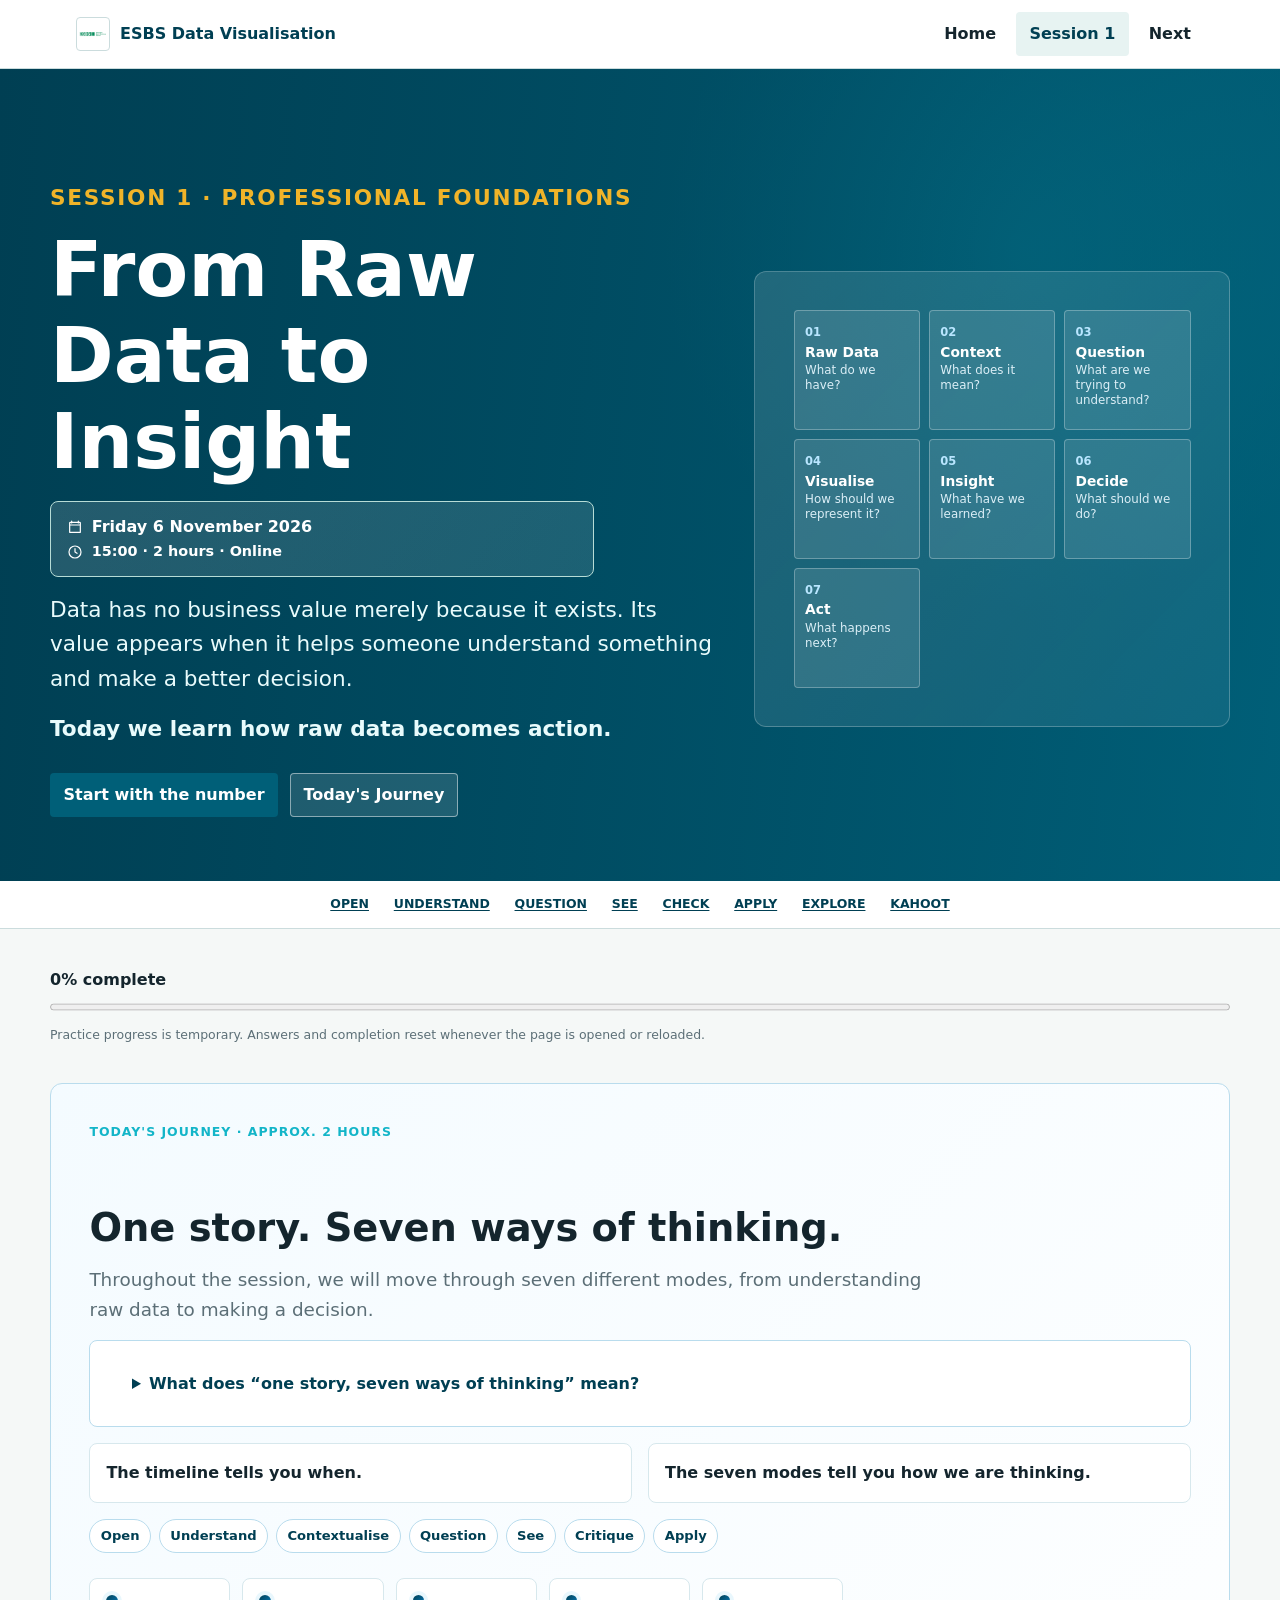
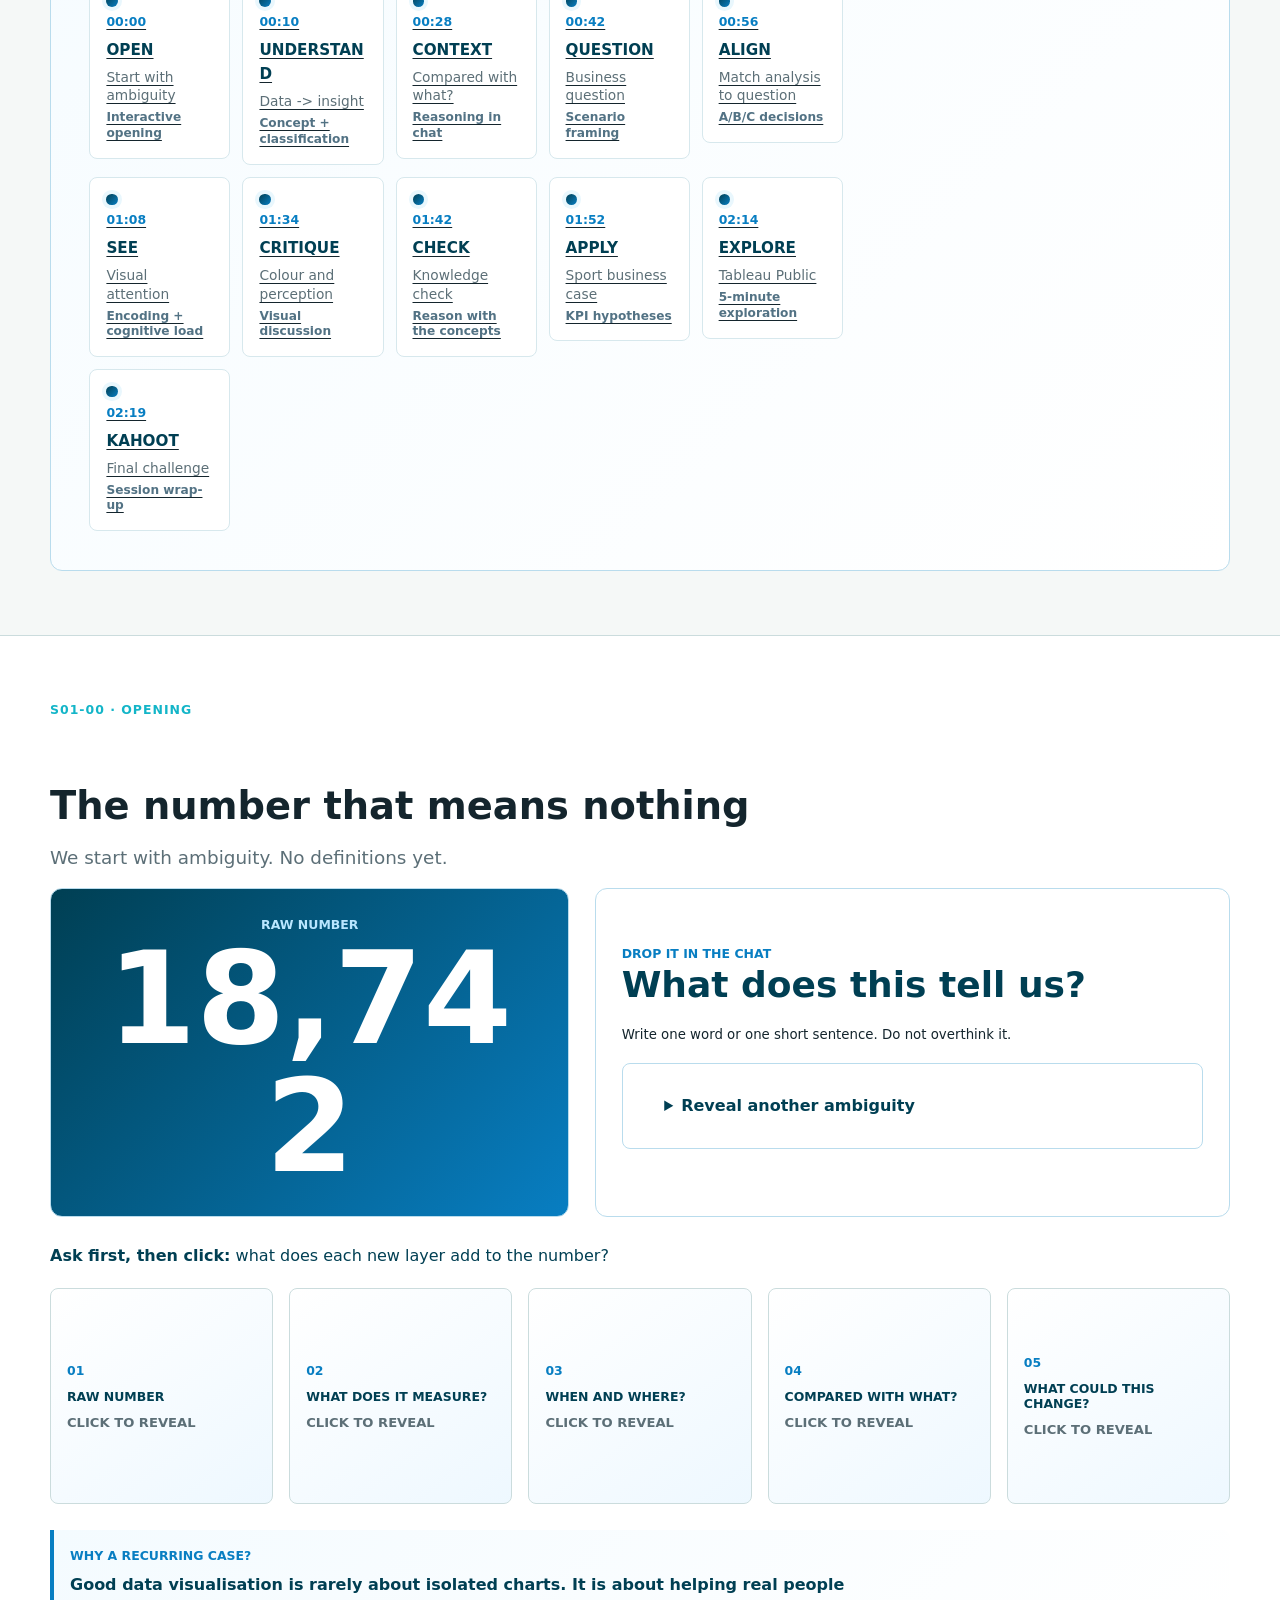
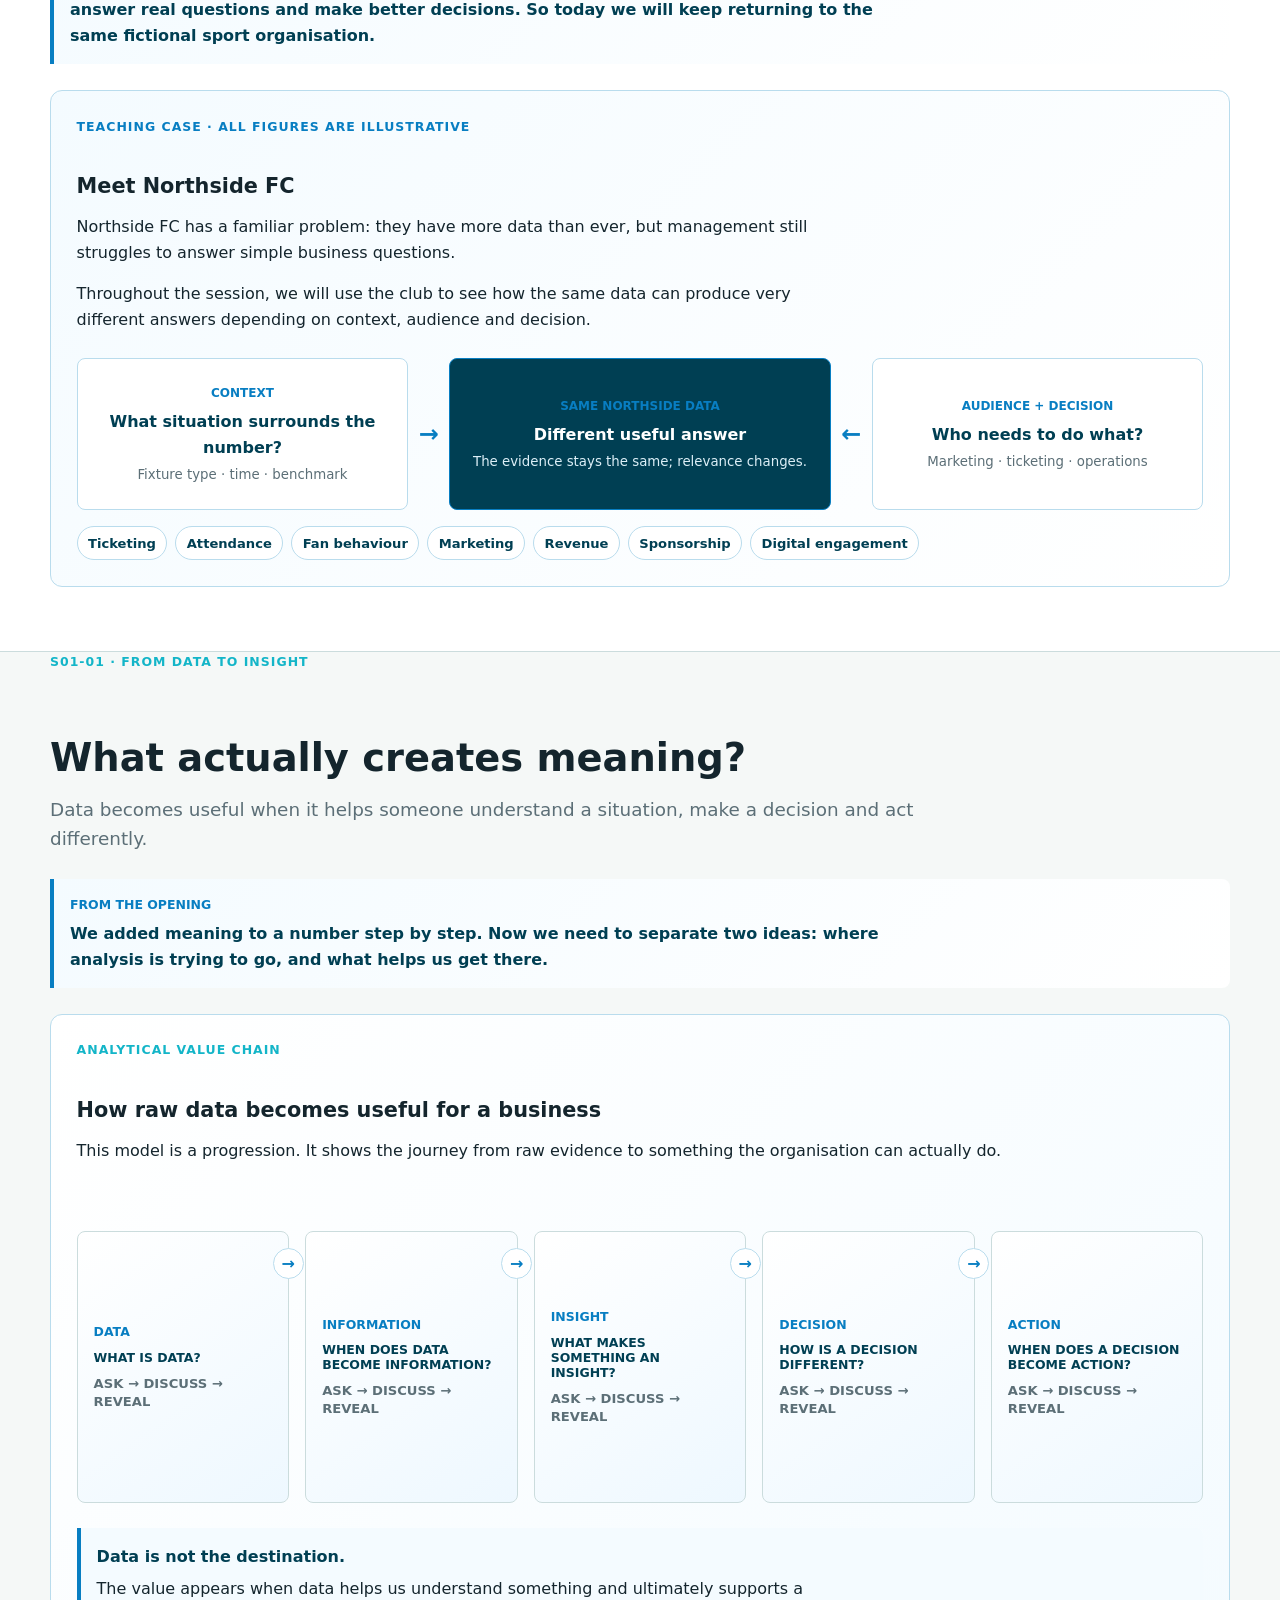
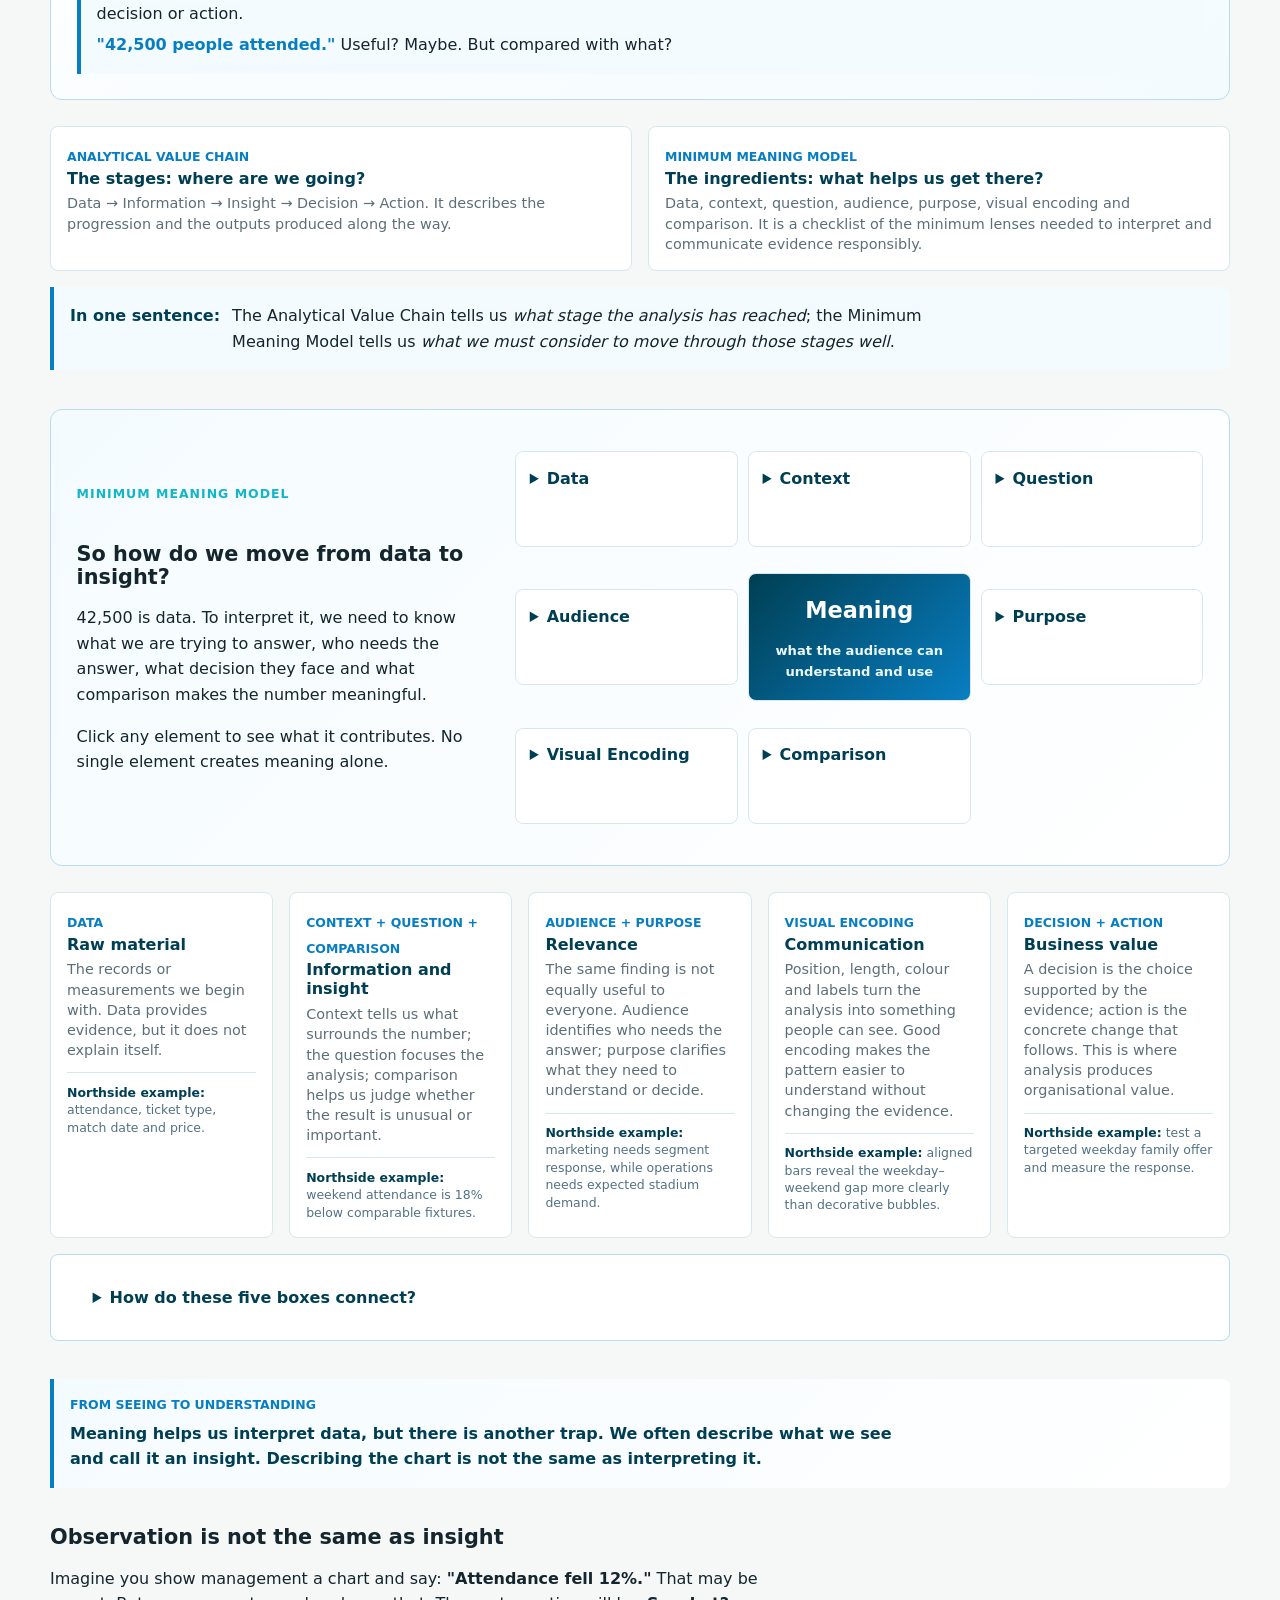
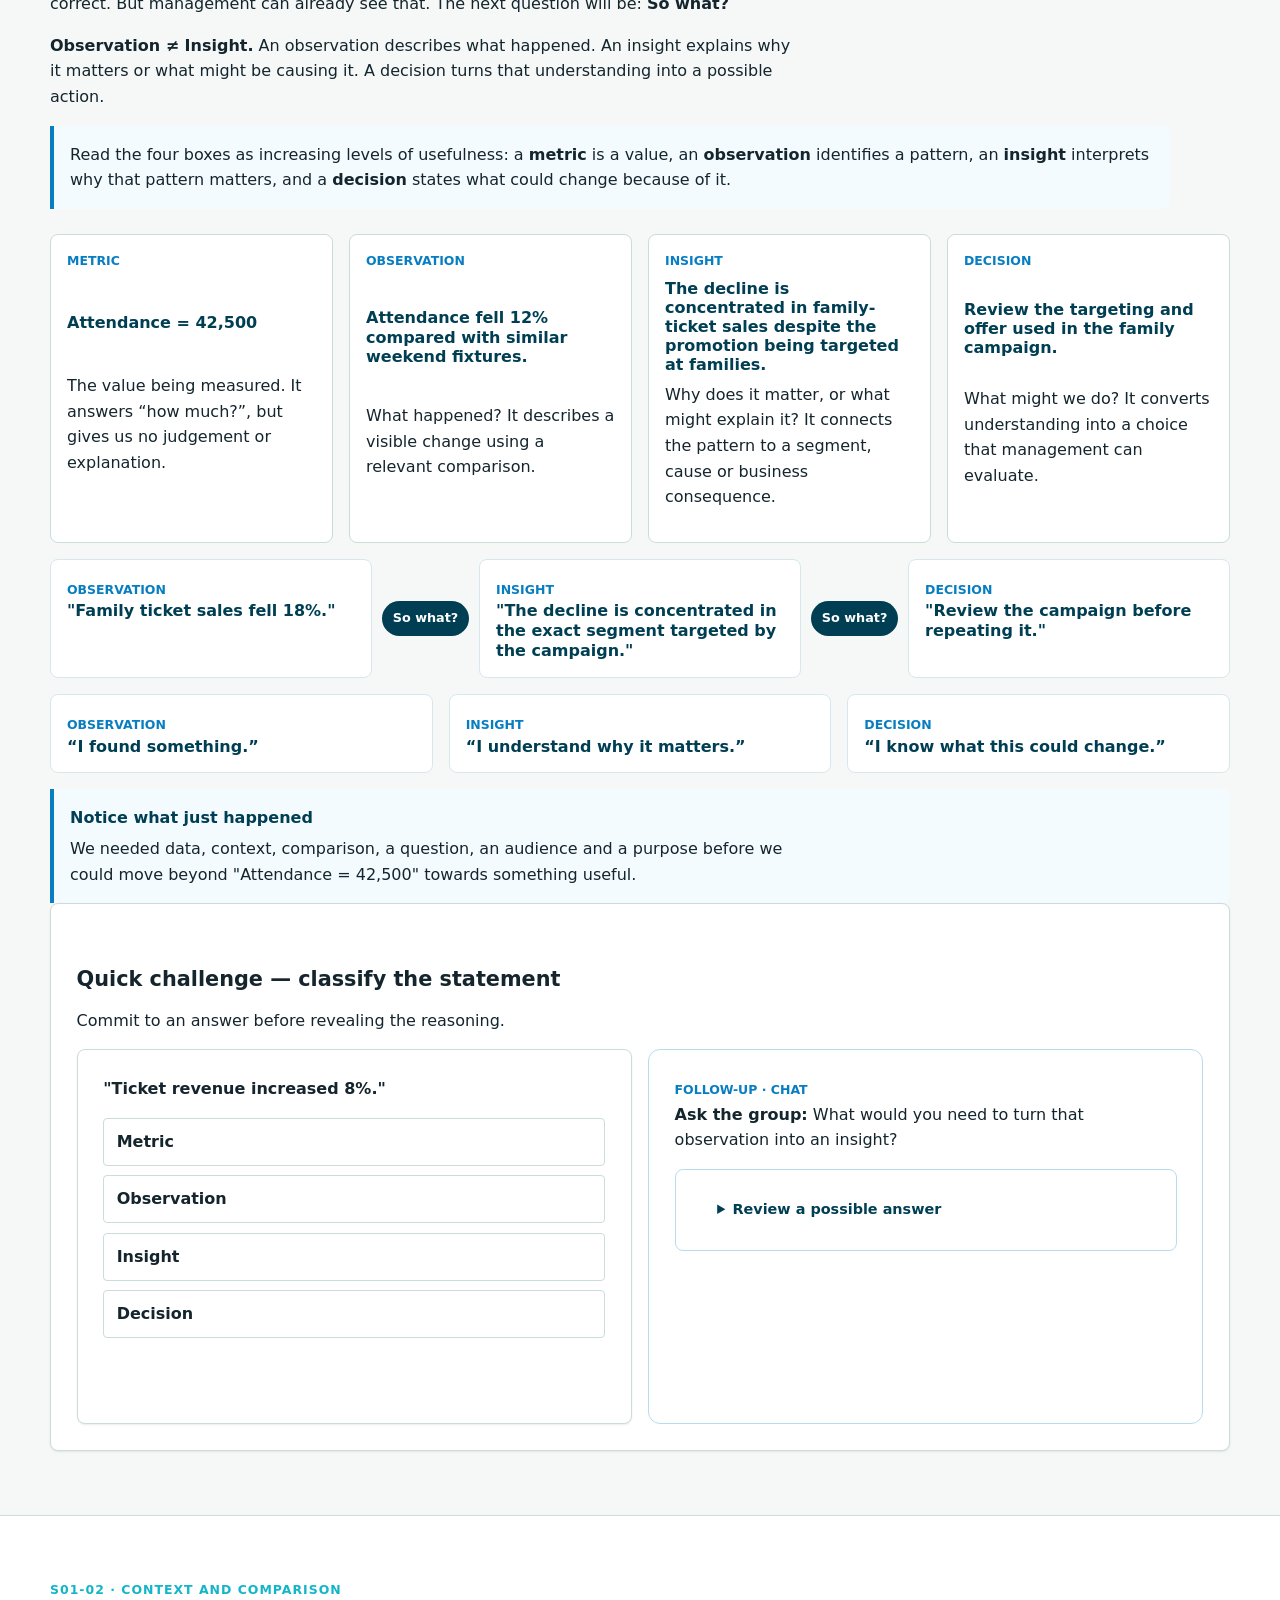
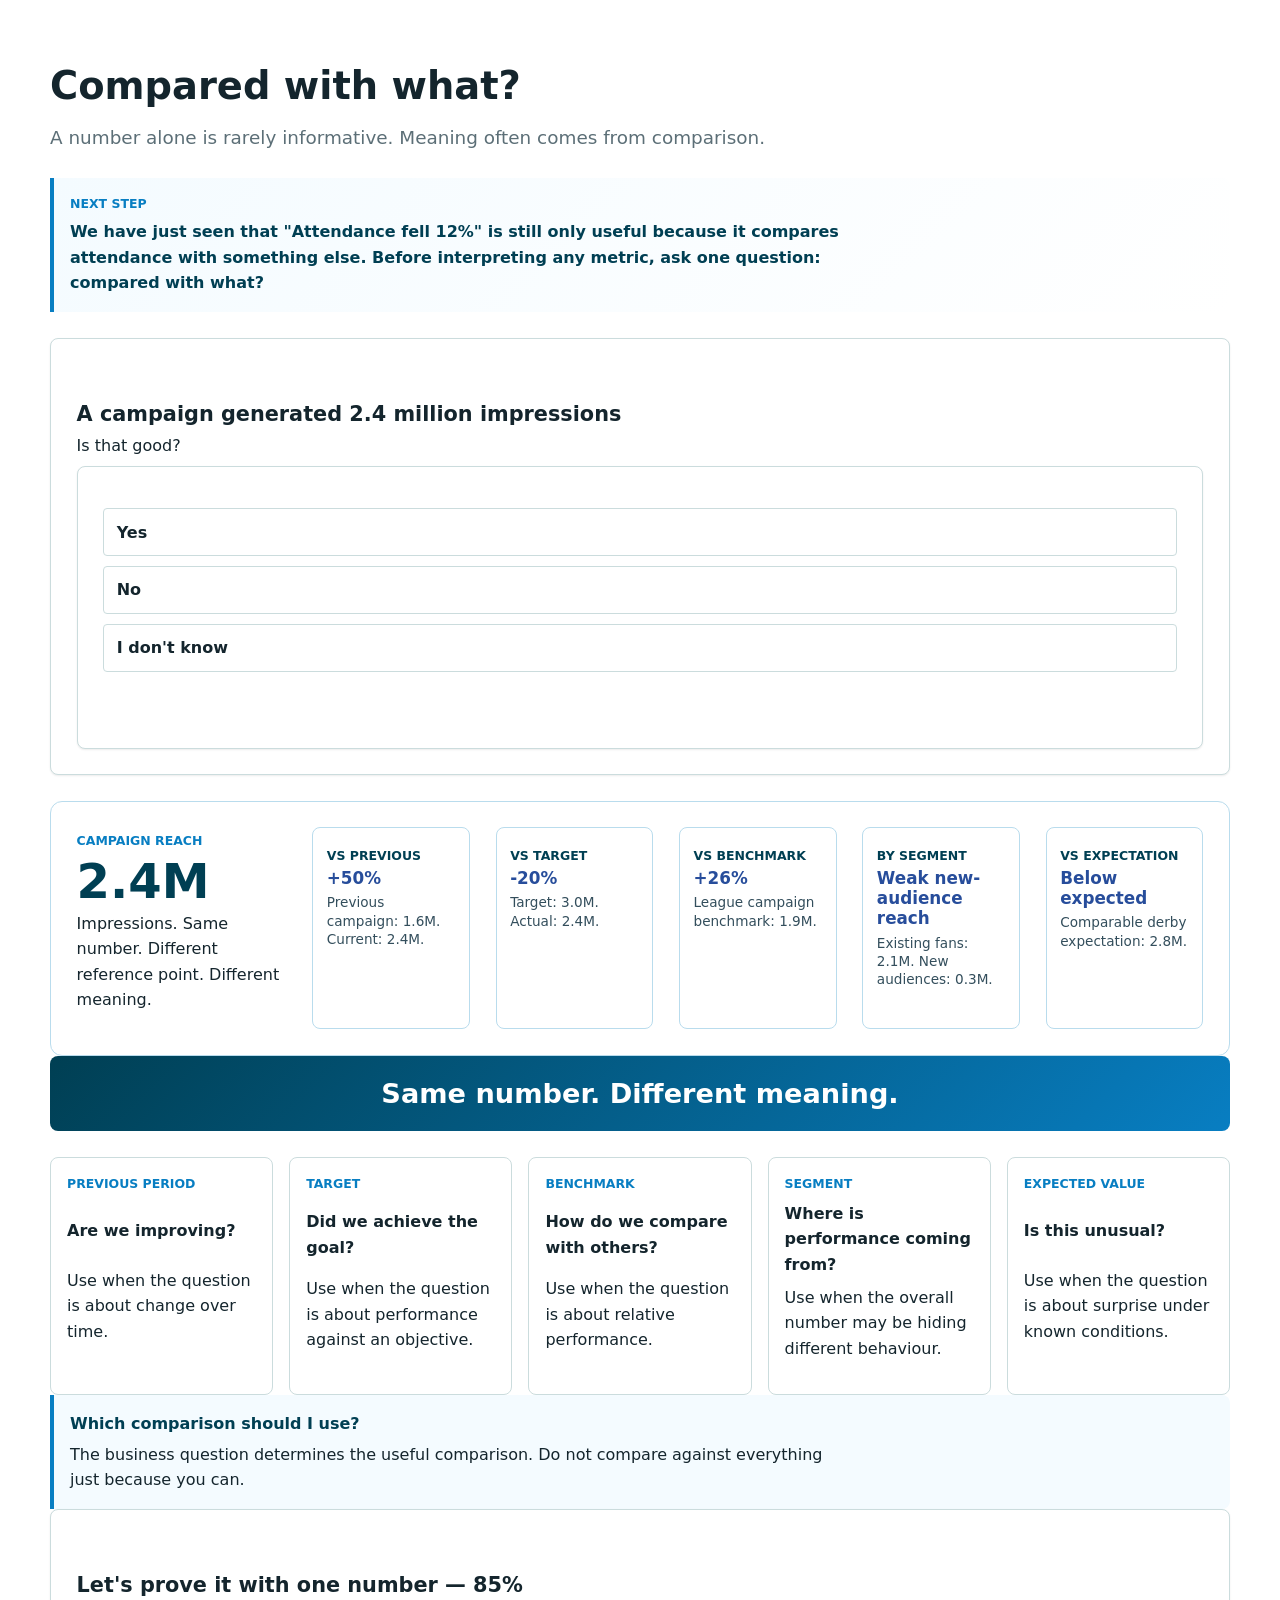
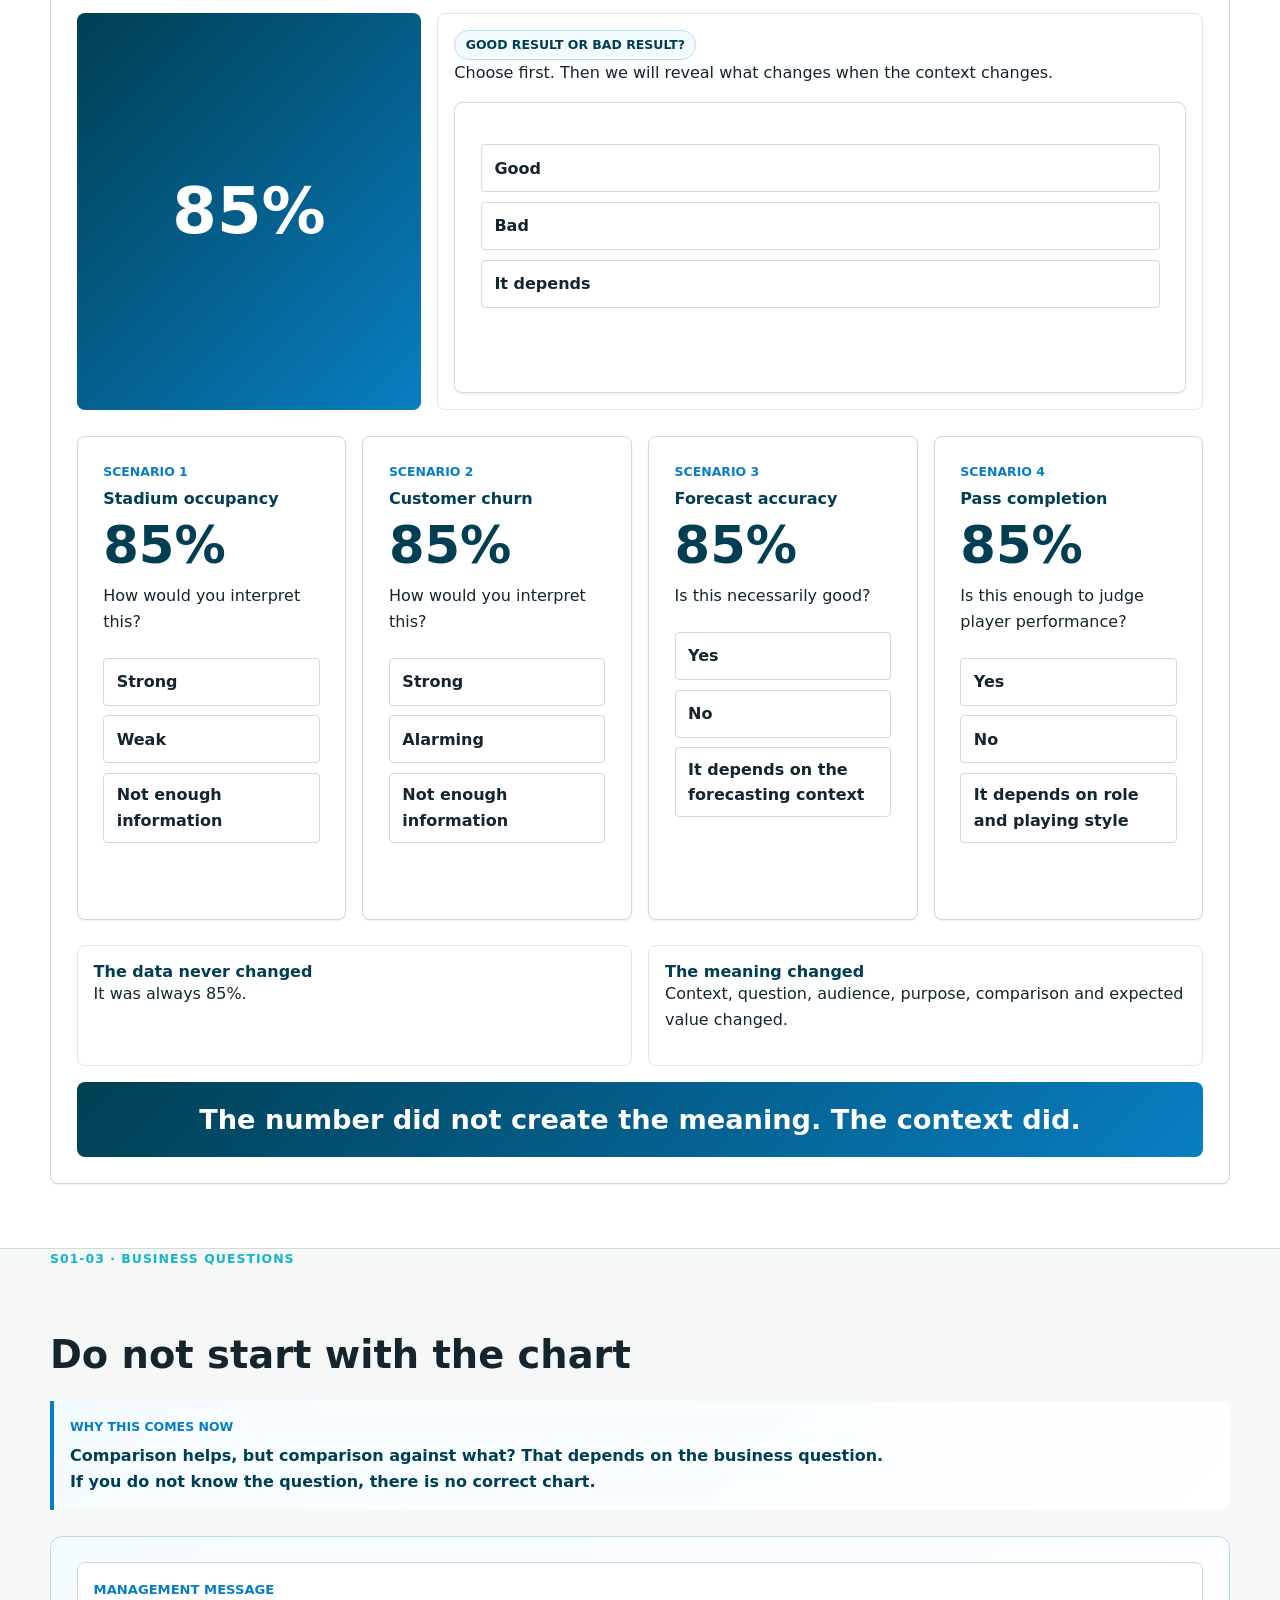
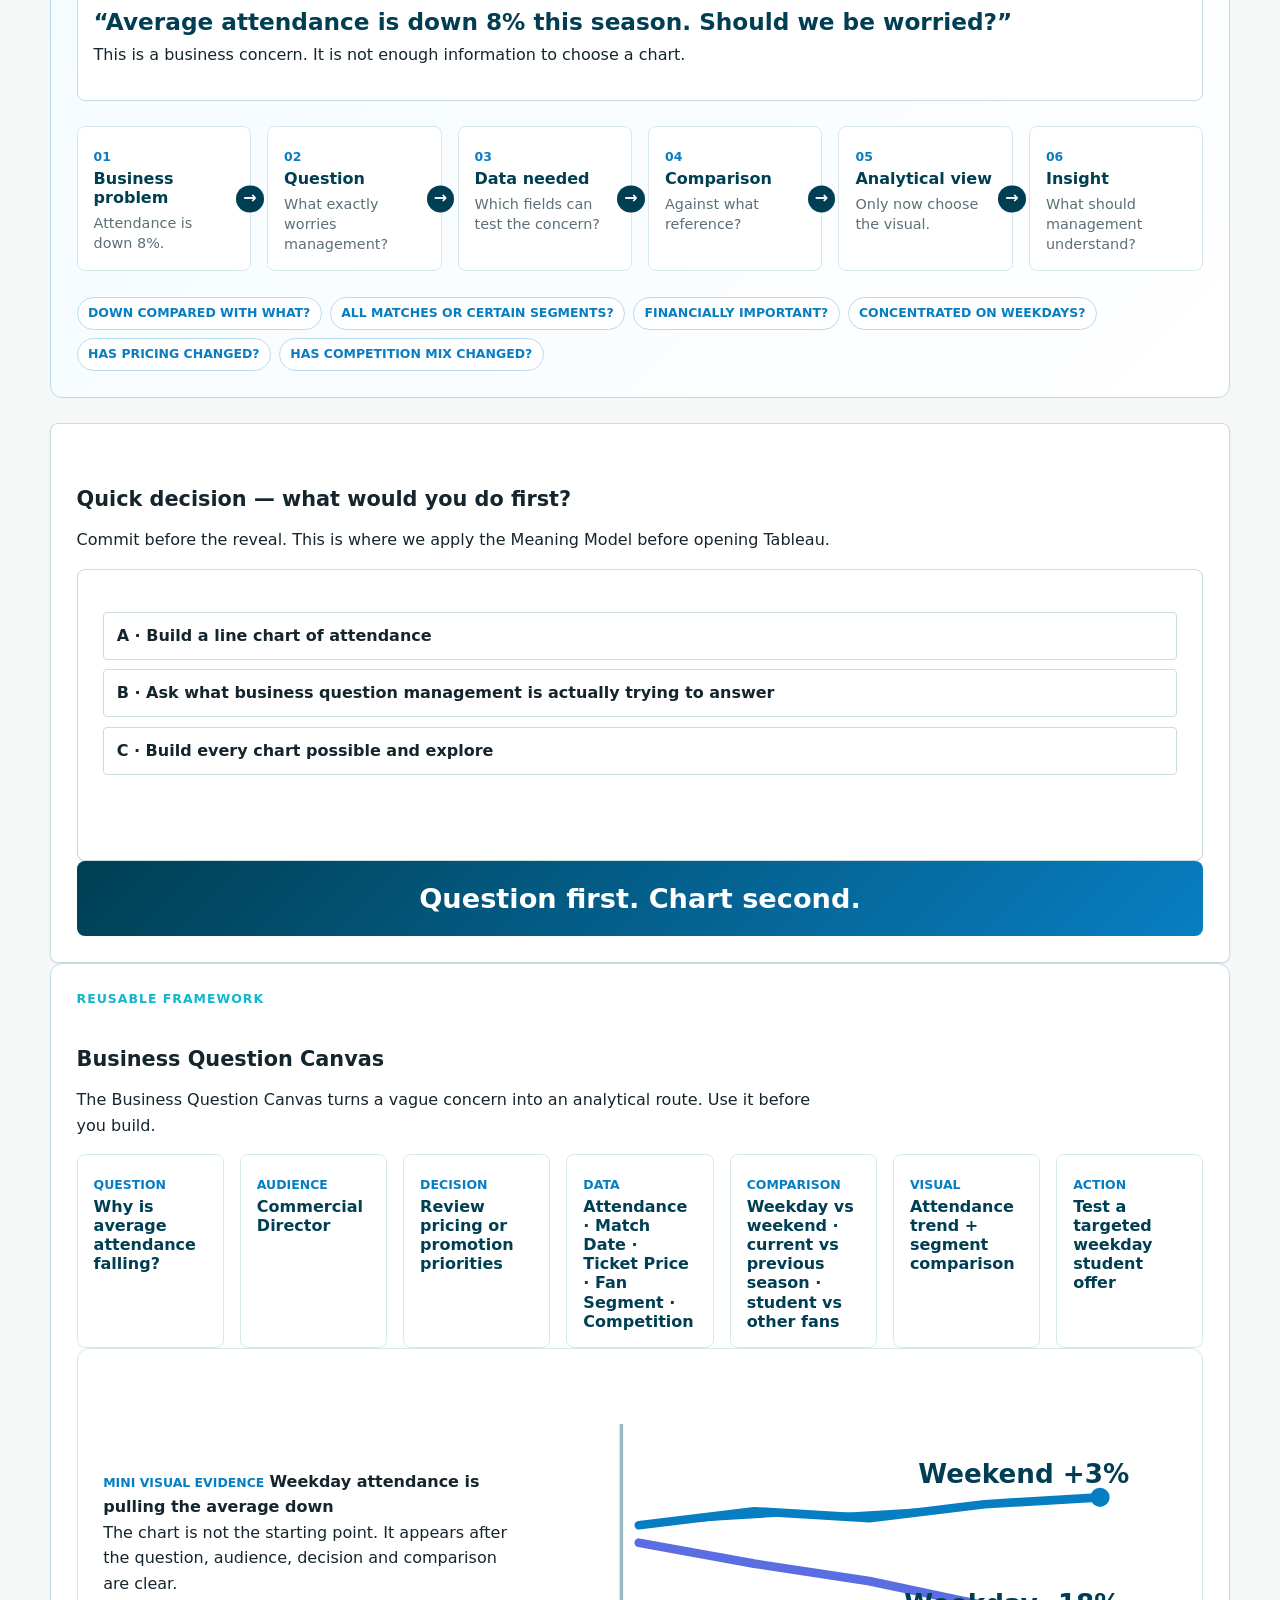
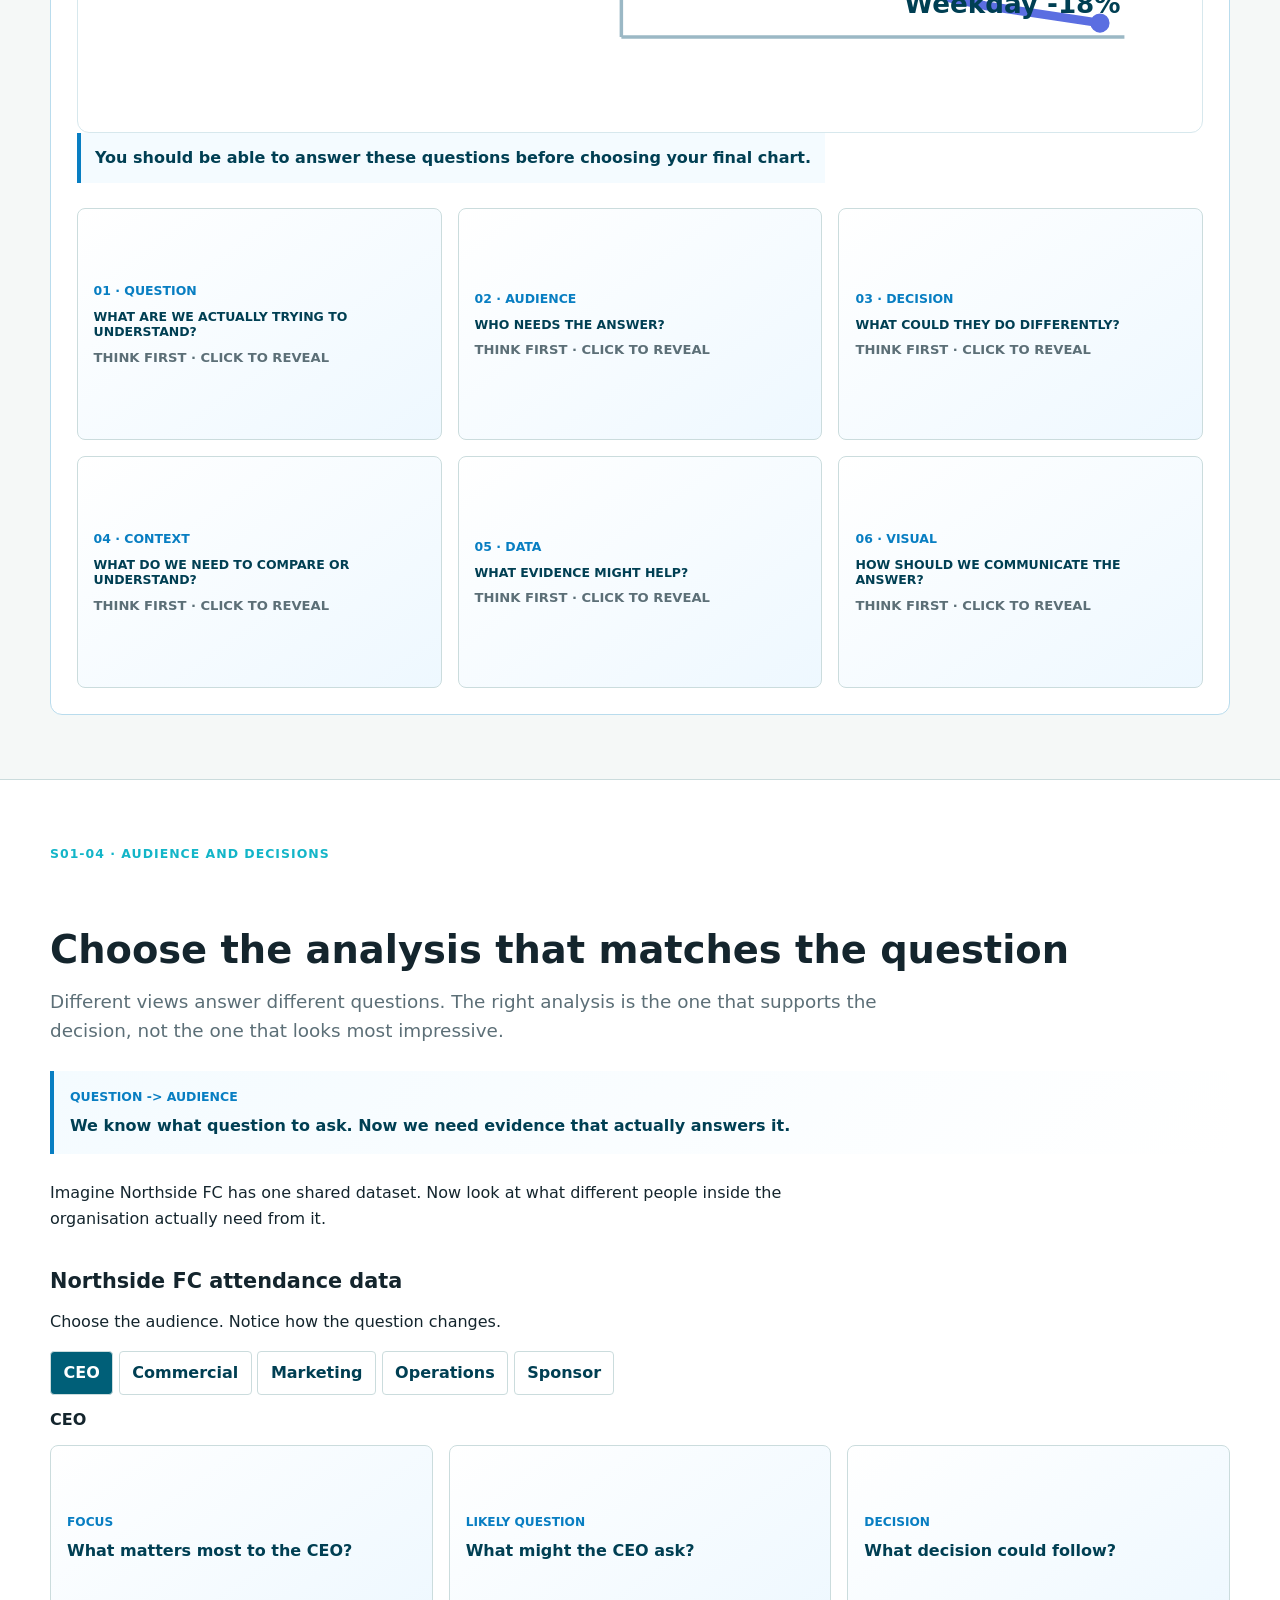
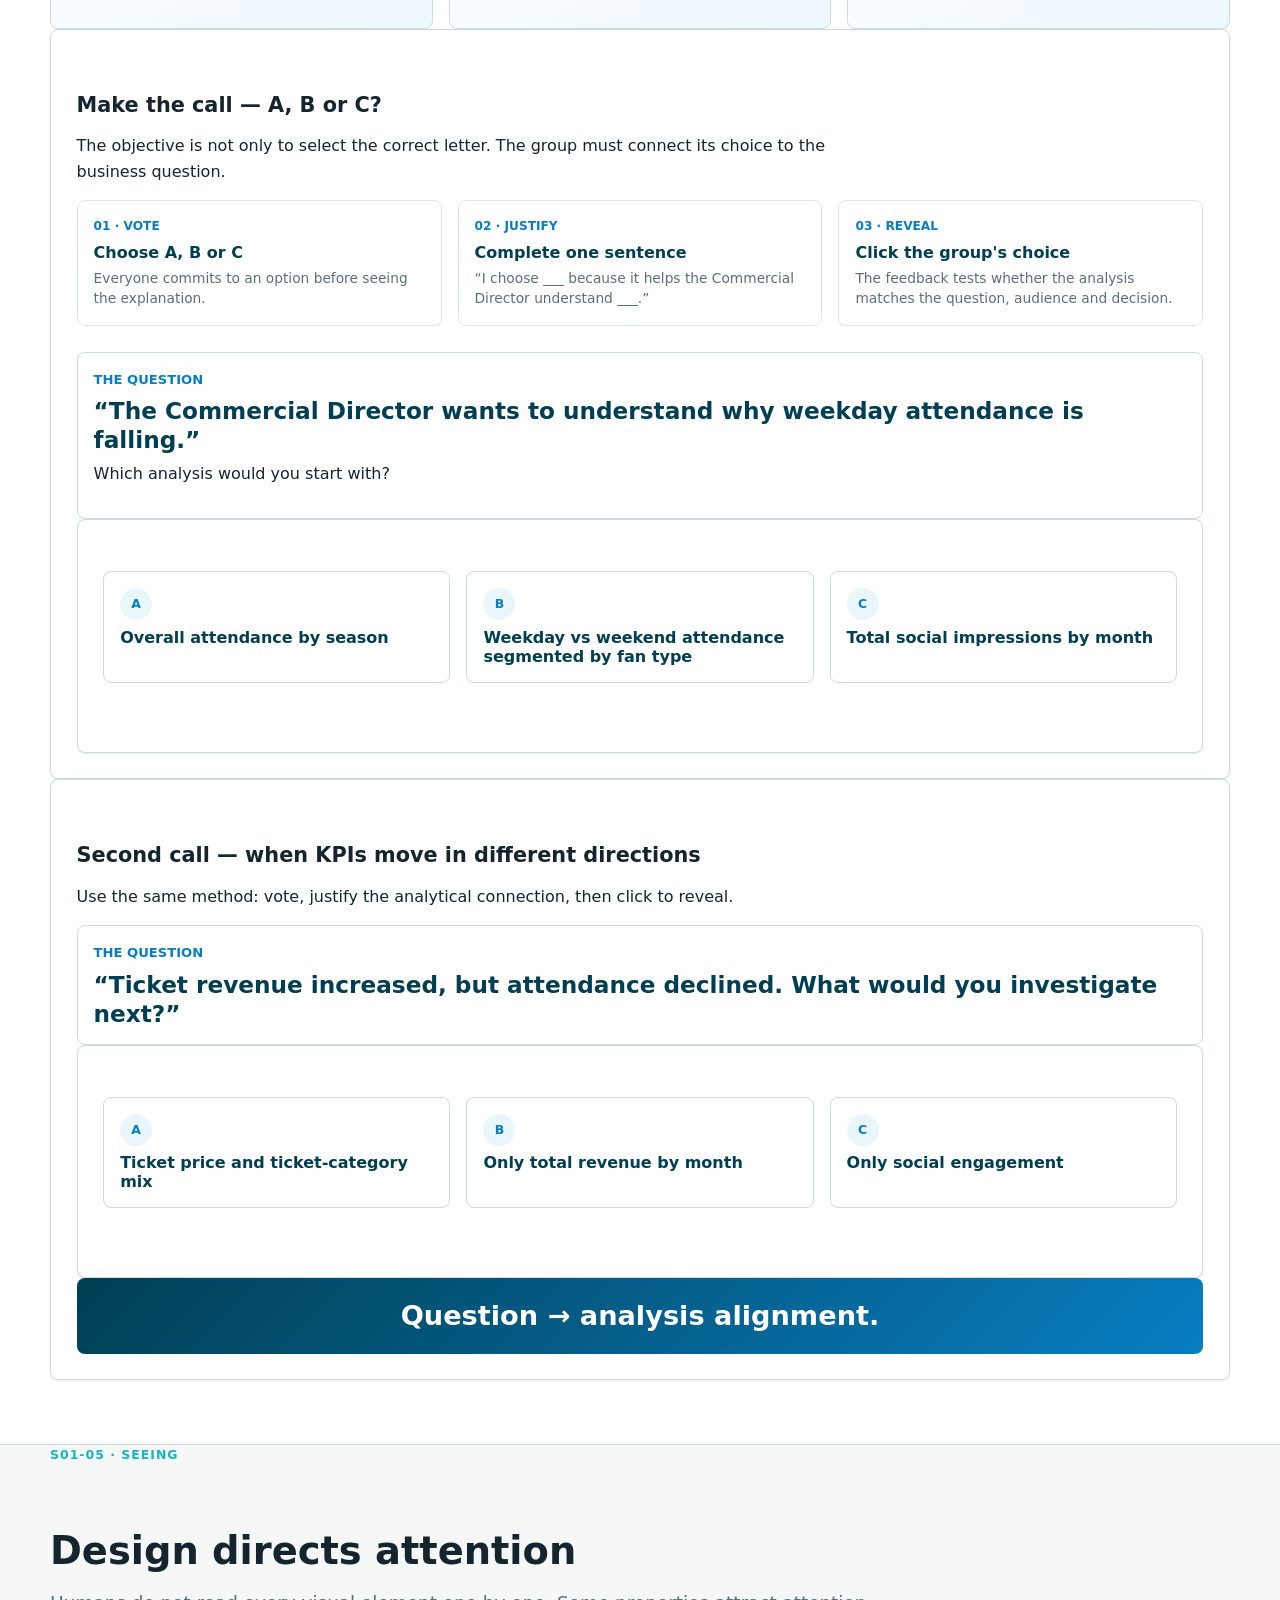
==== commit 90a56185: "Publish sanitized student site from b798abf2c2a1894a26e25db0c8f9eb0f7135e37c" ====
--- a/sessions/session-01/index.html
+++ b/sessions/session-01/index.html
@@ -16,7 +16,7 @@
       <div class="nav-links">
         <a href="../../index.html">Home</a>
         <a aria-current="page" href="index.html">Session 1</a>
-        <span class="publication-unavailable" aria-disabled="true" title="Coming soon">Next</span>
+        <a href="../session-02/index.html">Next</a>
       </div>
     </nav>
   </header>
@@ -1174,7 +1174,7 @@
           <p>Now that we know how to think about data visualisation, we will start using Tableau to build.</p>
           <p>Focus on understanding, not memorising: the same thinking process will guide the practical work.</p>
         </div>
-        <span class="button publication-unavailable" aria-disabled="true" title="Coming soon">Go to Session 2</span>
+        <a class="button" href="../session-02/index.html">Go to Session 2</a>
       </section>
     </section>
   </main>
--- a/assets/css/styles.css
+++ b/assets/css/styles.css
@@ -8669,8 +8669,29 @@
 .data-pane-practice .activity-steps.fixed-stepper li {
   display: grid;
   grid-template-columns: 2.35rem minmax(0, 1fr);
+  grid-template-rows: auto 1fr;
   gap: .65rem;
   align-items: start;
+}
+
+.data-pane-practice .activity-steps.fixed-stepper li > span {
+  grid-column: 1;
+  grid-row: 1 / span 2;
+}
+
+.data-pane-practice .activity-steps.fixed-stepper li > strong,
+.data-pane-practice .activity-steps.fixed-stepper li > p {
+  grid-column: 2;
+}
+
+.data-pane-practice .activity-steps.fixed-stepper li > strong {
+  grid-row: 1;
+  align-self: center;
+}
+
+.data-pane-practice .activity-steps.fixed-stepper li > p {
+  grid-row: 2;
+  margin: 0;
 }
 
 .micro-stepper span,
@@ -8923,6 +8944,55 @@
 .install-stepper,
 .dataset-meta-grid {
   grid-template-columns: repeat(auto-fit, minmax(170px, 1fr));
+}
+
+.installation-form-note,
+.classification-clarifier {
+  margin-top: var(--space-md);
+  padding: var(--space-md);
+  border-left: 4px solid #087ec2;
+  border-radius: 0 var(--radius-md) var(--radius-md) 0;
+  background: #f4fbff;
+}
+
+.installation-form-note strong,
+.classification-clarifier strong {
+  color: var(--color-primary-dark);
+}
+
+.installation-form-note p,
+.classification-clarifier {
+  margin-bottom: 0;
+}
+
+.classification-choice-bank {
+  display: flex;
+  flex-wrap: wrap;
+  gap: .55rem;
+  align-items: center;
+  margin-top: var(--space-md);
+}
+
+.classification-choice-bank > strong {
+  flex-basis: 100%;
+  color: var(--color-primary-dark);
+}
+
+.classification-choice-bank span {
+  display: inline-flex;
+  gap: .4rem;
+  align-items: center;
+  padding: .55rem .7rem;
+  border: 1px solid #b9dced;
+  border-radius: 999px;
+  background: #fff;
+  color: var(--color-primary-dark);
+  font-size: .82rem;
+  font-weight: 850;
+}
+
+.classification-choice-bank b {
+  color: #087ec2;
 }
 
 .dataset-story {
@@ -9488,6 +9558,365 @@
   border: 1px solid #b9dced;
   border-radius: var(--radius-lg);
   background: linear-gradient(135deg, #f4fbff, #f7f5ff);
+}
+
+.tableau-interface-figure {
+  margin: var(--space-lg) 0;
+  overflow: hidden;
+  border: 1px solid #b9dced;
+  border-radius: var(--radius-lg);
+  background: #fff;
+  box-shadow: var(--shadow-md);
+}
+
+.tableau-interface-figure img {
+  display: block;
+  width: 100%;
+  height: auto;
+  border-bottom: 1px solid #d7e8ed;
+}
+
+.tableau-interface-figure figcaption {
+  padding: var(--space-md);
+  color: #527284;
+}
+
+.tableau-interface-figure figcaption strong {
+  color: var(--color-primary-dark);
+}
+
+.live-extract-flashcards {
+  align-items: stretch;
+}
+
+.connection-decision-card {
+  min-width: 0;
+  margin: 0;
+  overflow: hidden;
+  border: 1px solid var(--color-border);
+  border-radius: var(--radius-md);
+  background: linear-gradient(145deg, #fff, #eef8ff);
+  box-shadow: var(--shadow-sm);
+}
+
+.connection-decision-card summary,
+.connection-decision-card > div {
+  display: grid;
+  gap: .6rem;
+  min-height: 14rem;
+  padding: var(--space-lg);
+}
+
+.connection-decision-card summary {
+  position: relative;
+  align-content: center;
+  padding-right: 3rem;
+  cursor: pointer;
+  list-style: none;
+}
+
+.connection-decision-card summary::-webkit-details-marker {
+  display: none;
+}
+
+.connection-decision-card summary::after {
+  content: "+";
+  position: absolute;
+  top: var(--space-md);
+  right: var(--space-md);
+  display: grid;
+  place-items: center;
+  width: 2rem;
+  height: 2rem;
+  border-radius: 999px;
+  background: #e9f7fd;
+  color: #087ec2;
+  font-size: 1.25rem;
+  font-weight: 900;
+}
+
+.connection-decision-card[open] summary {
+  min-height: auto;
+  padding-block: var(--space-md);
+  border-bottom: 1px solid rgba(255, 255, 255, .18);
+  background: #003f53;
+}
+
+.connection-decision-card[open] summary::after {
+  content: "−";
+  top: 50%;
+  background: rgba(255, 255, 255, .14);
+  color: #fff;
+  transform: translateY(-50%);
+}
+
+.connection-decision-card[open] summary b,
+.connection-decision-card[open] summary strong,
+.connection-decision-card[open] summary small,
+.connection-decision-card[open] summary em {
+  color: #fff;
+}
+
+.connection-decision-card > div {
+  align-content: center;
+  background: linear-gradient(145deg, #003f53, #087ec2);
+  color: #fff;
+}
+
+.connection-decision-card b {
+  color: #087ec2;
+  font-size: .78rem;
+  font-weight: 900;
+  text-transform: uppercase;
+}
+
+.connection-decision-card summary strong {
+  color: var(--color-primary-dark);
+  font-size: 1.05rem;
+}
+
+.connection-decision-card small,
+.connection-decision-card em {
+  color: #527284;
+  font-size: .85rem;
+  font-style: normal;
+}
+
+.connection-decision-card em {
+  font-weight: 850;
+}
+
+.connection-decision-card > div b,
+.connection-decision-card > div p,
+.connection-decision-card > div em {
+  color: #e7f7ff;
+}
+
+.connection-decision-card > div strong {
+  color: #fff;
+  font-size: 1.05rem;
+}
+
+.connection-decision-card > div p {
+  margin: 0;
+}
+
+.role-reveal-grid {
+  display: grid;
+  grid-template-columns: repeat(auto-fit, minmax(220px, 1fr));
+  gap: var(--space-md);
+  margin-top: var(--space-lg);
+}
+
+.role-reveal-card {
+  min-width: 0;
+  margin: 0;
+  padding: 0;
+  overflow: hidden;
+  border: 1px solid #b9dced;
+  border-radius: var(--radius-md);
+  background: #fff;
+  box-shadow: var(--shadow-sm);
+  transition: transform .16s ease, border-color .16s ease, box-shadow .16s ease;
+}
+
+.role-reveal-card:hover,
+.role-reveal-card:focus-within {
+  transform: translateY(-2px);
+  border-color: #087ec2;
+  box-shadow: var(--shadow-md);
+}
+
+.role-reveal-card[open] {
+  border-color: #274d9b;
+  background: linear-gradient(145deg, #fff, #f4fbff);
+}
+
+.role-reveal-card summary {
+  position: relative;
+  padding: var(--space-md) 2.4rem var(--space-md) var(--space-md);
+  color: var(--color-primary-dark);
+  font-weight: 900;
+  overflow-wrap: anywhere;
+  cursor: pointer;
+  list-style: none;
+}
+
+.role-reveal-card summary::-webkit-details-marker {
+  display: none;
+}
+
+.role-reveal-card summary::after {
+  content: "+";
+  position: absolute;
+  top: 50%;
+  right: var(--space-md);
+  color: #087ec2;
+  font-size: 1.25rem;
+  transform: translateY(-50%);
+}
+
+.role-reveal-card[open] summary::after {
+  content: "−";
+}
+
+.role-reveal-card span {
+  display: inline-block;
+  margin: 0 var(--space-md) .45rem;
+  padding: .25rem .55rem;
+  border-radius: 999px;
+  background: #274d9b;
+  color: #fff;
+  font-size: .76rem;
+  font-weight: 900;
+  text-transform: uppercase;
+}
+
+.role-reveal-card p {
+  margin: 0;
+  padding: 0 var(--space-md) var(--space-md);
+  color: #527284;
+  font-size: .88rem;
+  line-height: 1.45;
+}
+
+.student-view-brief {
+  display: grid;
+  gap: .35rem;
+  margin-top: var(--space-md);
+  padding: var(--space-lg);
+  border: 1px solid #b9dced;
+  border-left: 5px solid #087ec2;
+  border-radius: var(--radius-md);
+  background: linear-gradient(135deg, #f4fbff, #fff);
+}
+
+.student-view-brief span {
+  color: #087ec2;
+  font-size: .78rem;
+  font-weight: 900;
+  text-transform: uppercase;
+}
+
+.student-view-brief strong {
+  color: var(--color-primary-dark);
+  font-size: 1.15rem;
+}
+
+.student-view-brief p {
+  margin: 0;
+  color: #527284;
+}
+
+.gsb-task-grid {
+  align-items: start;
+}
+
+.gsb-task-card {
+  min-width: 0;
+  margin: 0;
+  overflow: hidden;
+  border: 1px solid #b9dced;
+  border-radius: var(--radius-md);
+  background: #fff;
+  box-shadow: var(--shadow-sm);
+  transition: transform .16s ease, border-color .16s ease, box-shadow .16s ease;
+}
+
+.gsb-task-card:hover,
+.gsb-task-card:focus-within {
+  transform: translateY(-2px);
+  border-color: #087ec2;
+  box-shadow: var(--shadow-md);
+}
+
+.gsb-task-card summary {
+  position: relative;
+  display: grid;
+  gap: .45rem;
+  min-height: 12rem;
+  padding: var(--space-md) 2.8rem var(--space-md) var(--space-md);
+  cursor: pointer;
+  list-style: none;
+}
+
+.gsb-task-card summary::-webkit-details-marker {
+  display: none;
+}
+
+.gsb-task-card summary::after {
+  content: "+";
+  position: absolute;
+  top: var(--space-md);
+  right: var(--space-md);
+  display: grid;
+  place-items: center;
+  width: 1.8rem;
+  height: 1.8rem;
+  border-radius: 999px;
+  background: #e9f7fd;
+  color: #087ec2;
+  font-size: 1.15rem;
+  font-weight: 900;
+}
+
+.gsb-task-card[open] summary::after {
+  content: "−";
+}
+
+.gsb-task-card summary > span {
+  color: #087ec2;
+  font-size: .78rem;
+  font-weight: 900;
+  text-transform: uppercase;
+}
+
+.gsb-task-card summary > strong {
+  color: var(--color-primary-dark);
+}
+
+.gsb-task-card summary p,
+.gsb-task-card summary em {
+  margin: 0;
+  color: #527284;
+  font-size: .86rem;
+}
+
+.gsb-task-card summary em {
+  align-self: end;
+  color: #087ec2;
+  font-style: normal;
+  font-weight: 850;
+}
+
+.gsb-task-card > div {
+  padding: var(--space-md);
+  border-top: 1px solid #b9dced;
+  background: linear-gradient(145deg, #003f53, #087ec2);
+  color: #fff;
+}
+
+.gsb-task-card > div > b {
+  color: #b9e6ff;
+  font-size: .78rem;
+  text-transform: uppercase;
+}
+
+.gsb-task-card > div ol {
+  display: grid;
+  gap: .45rem;
+  margin: .75rem 0;
+  padding-left: 1.25rem;
+}
+
+.gsb-task-card > div li,
+.gsb-task-card > div p,
+.gsb-task-card > div strong {
+  color: #fff;
+}
+
+.gsb-task-card > div p {
+  margin: .75rem 0 0;
 }
 
 .source-map-zone {
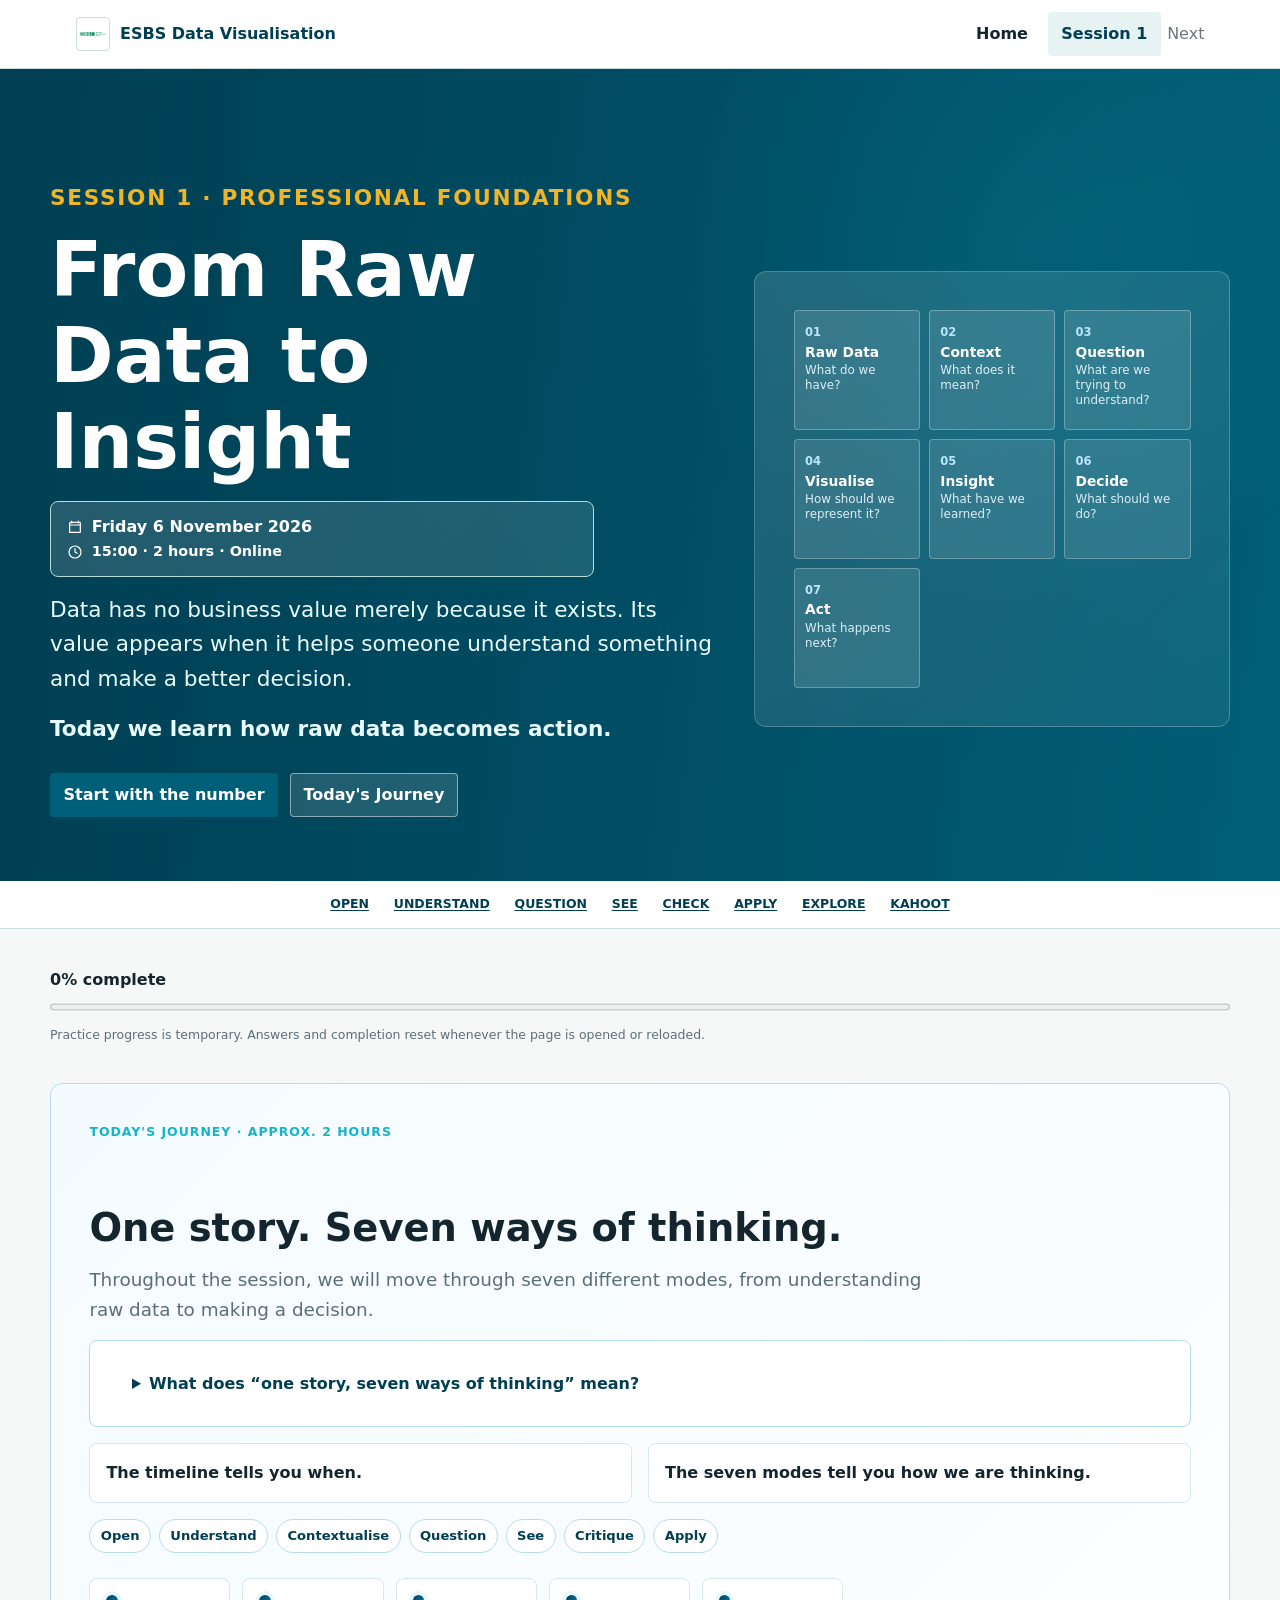
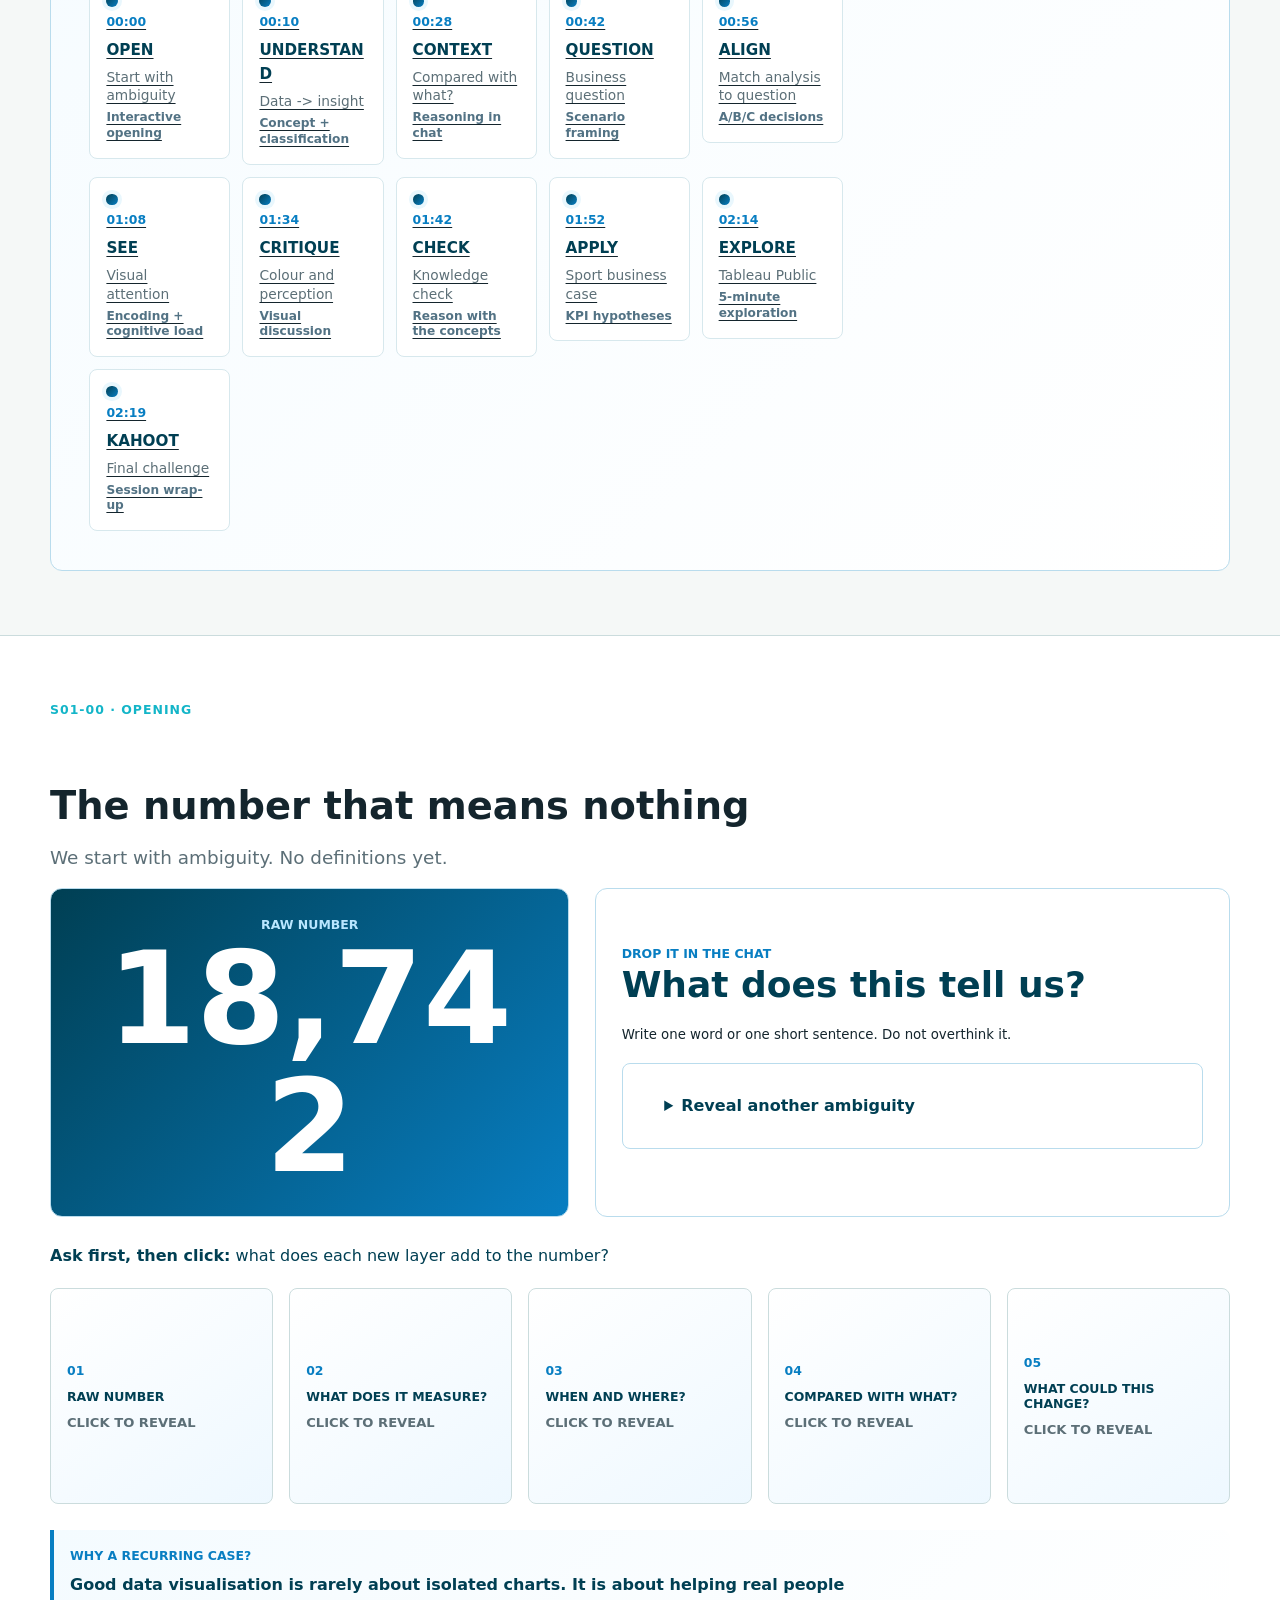
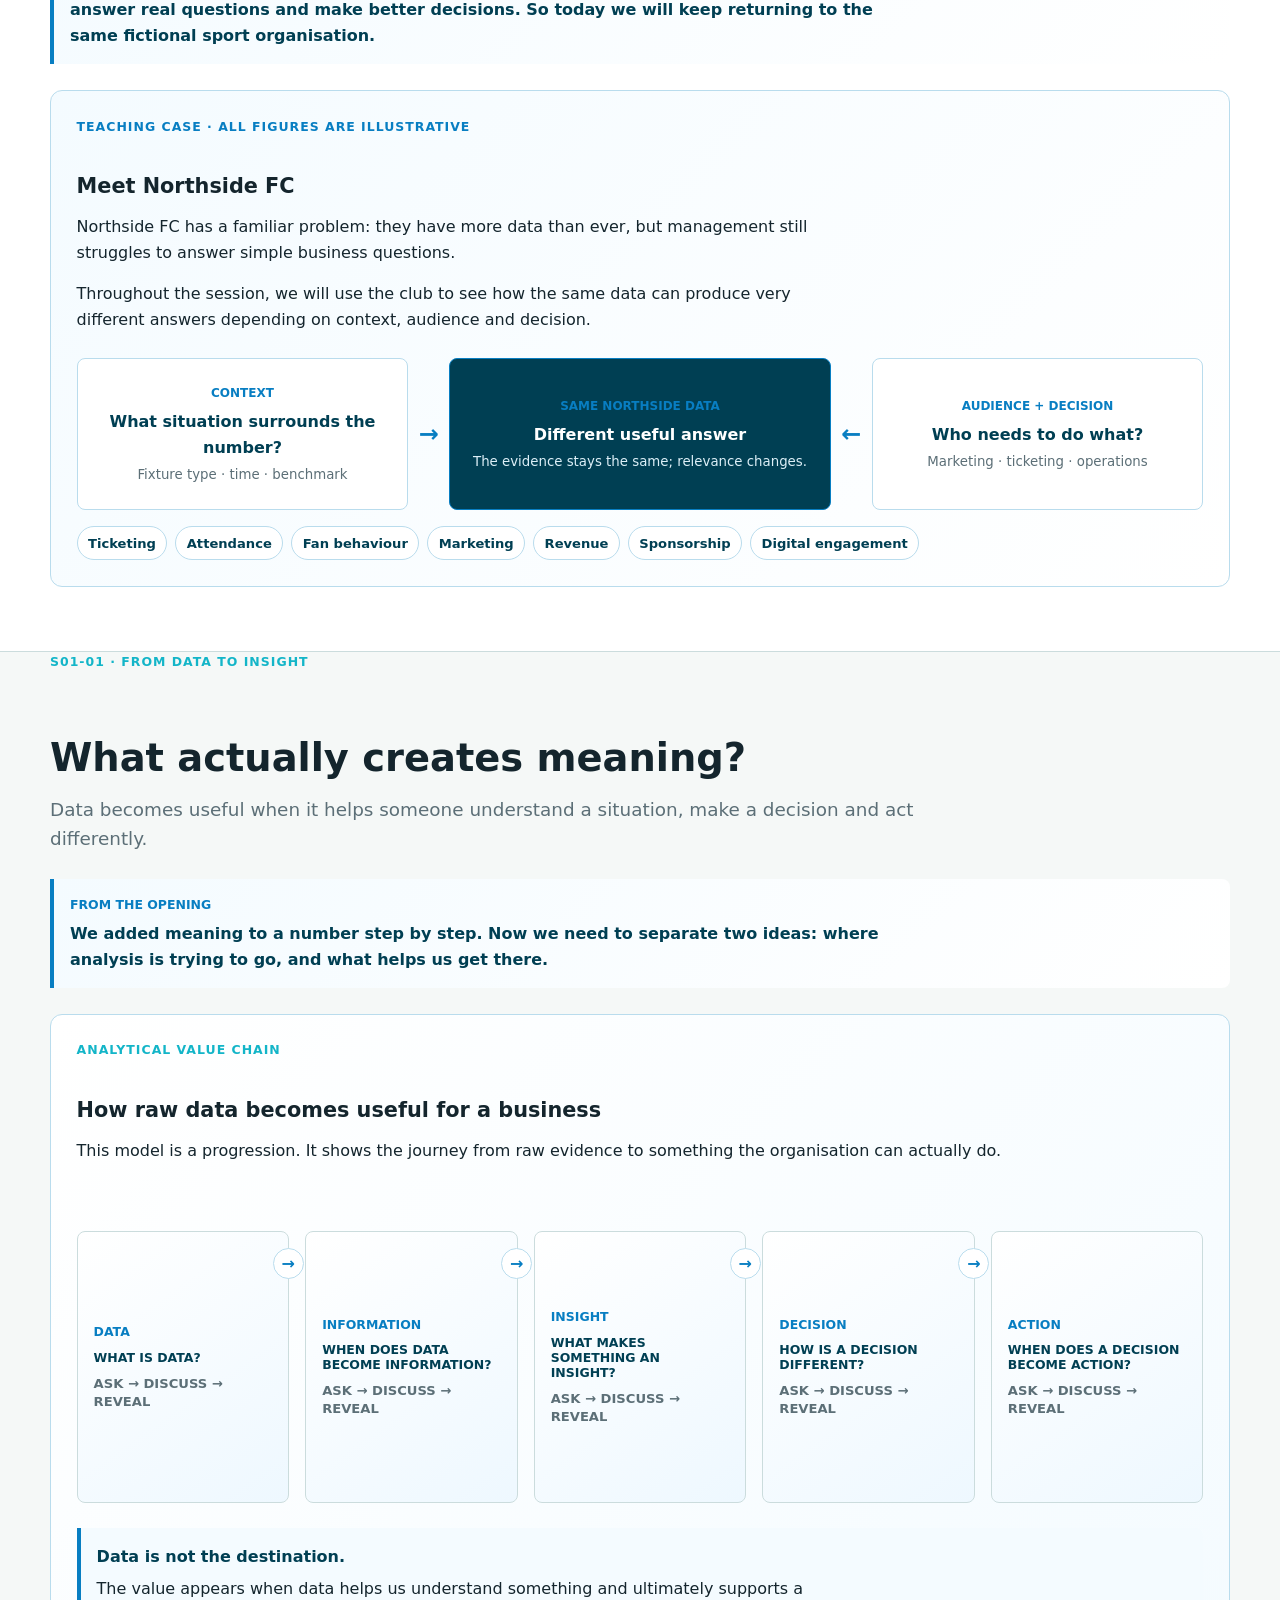
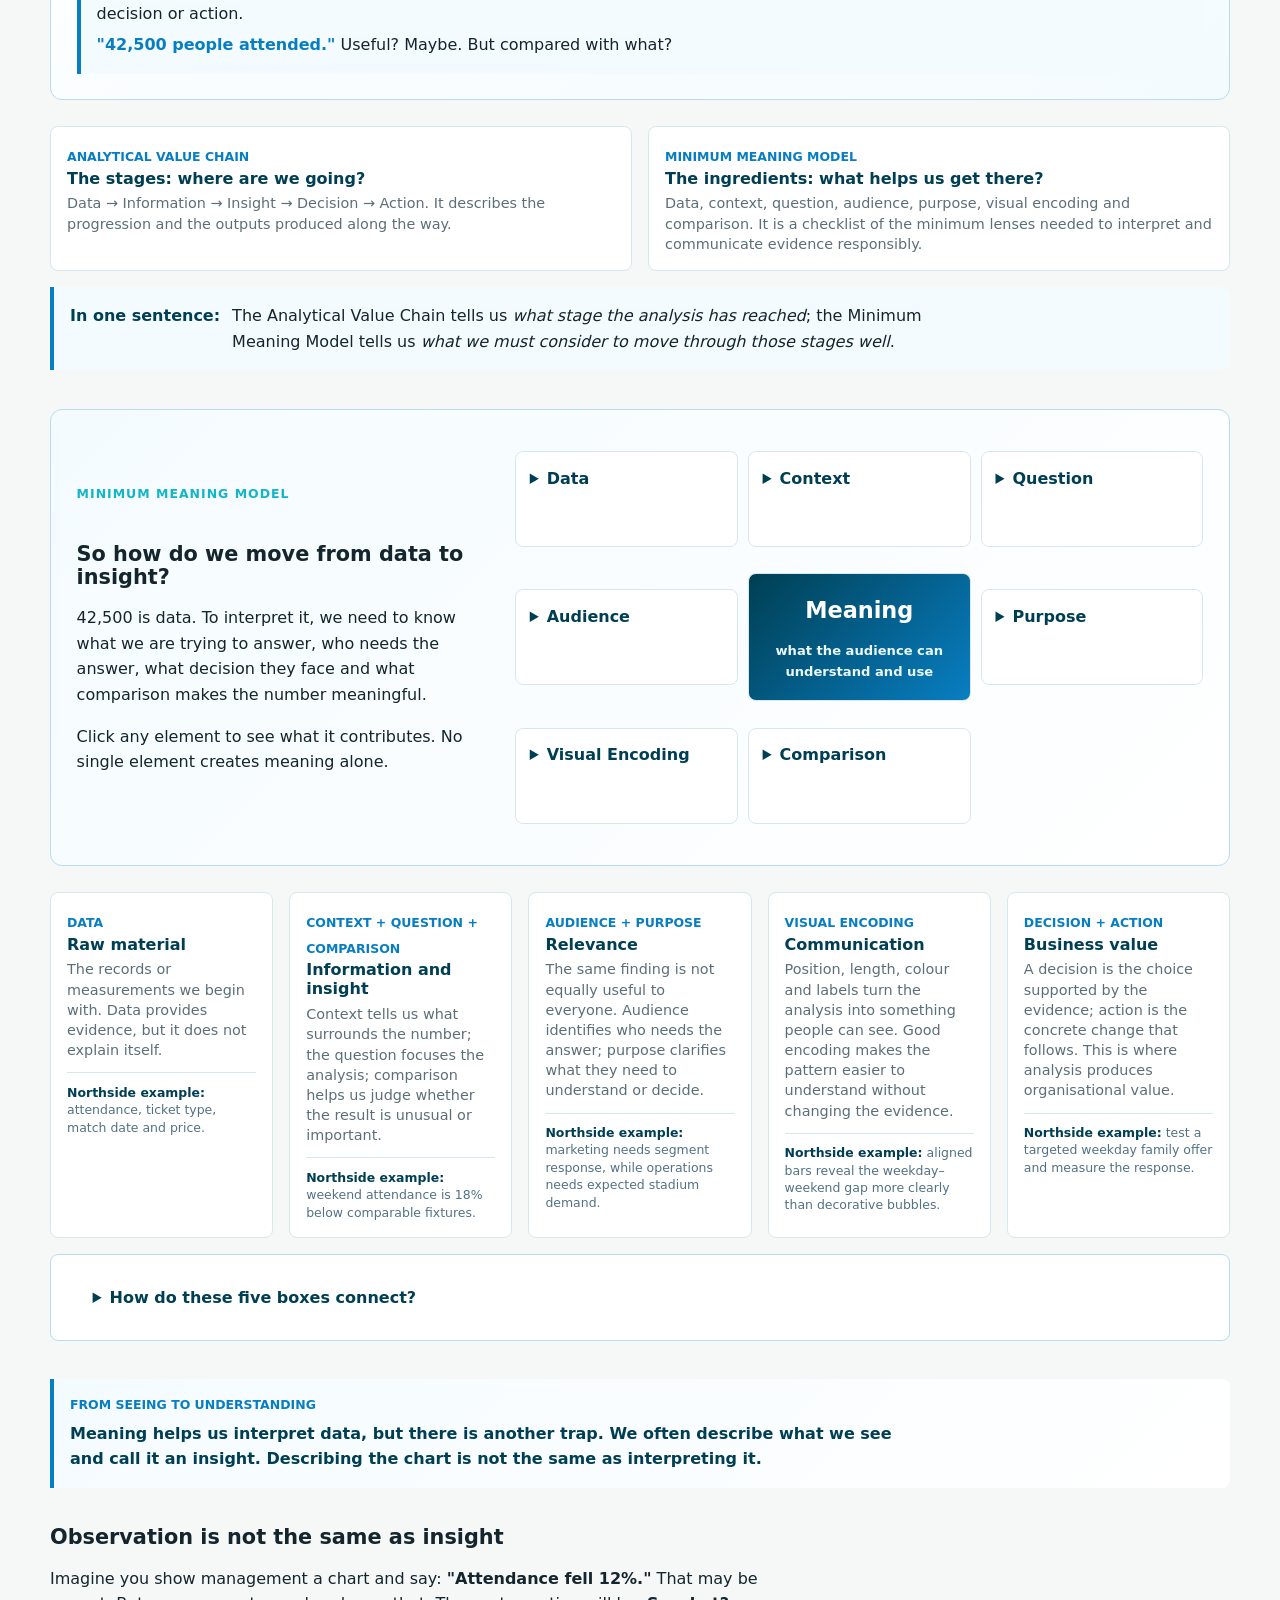
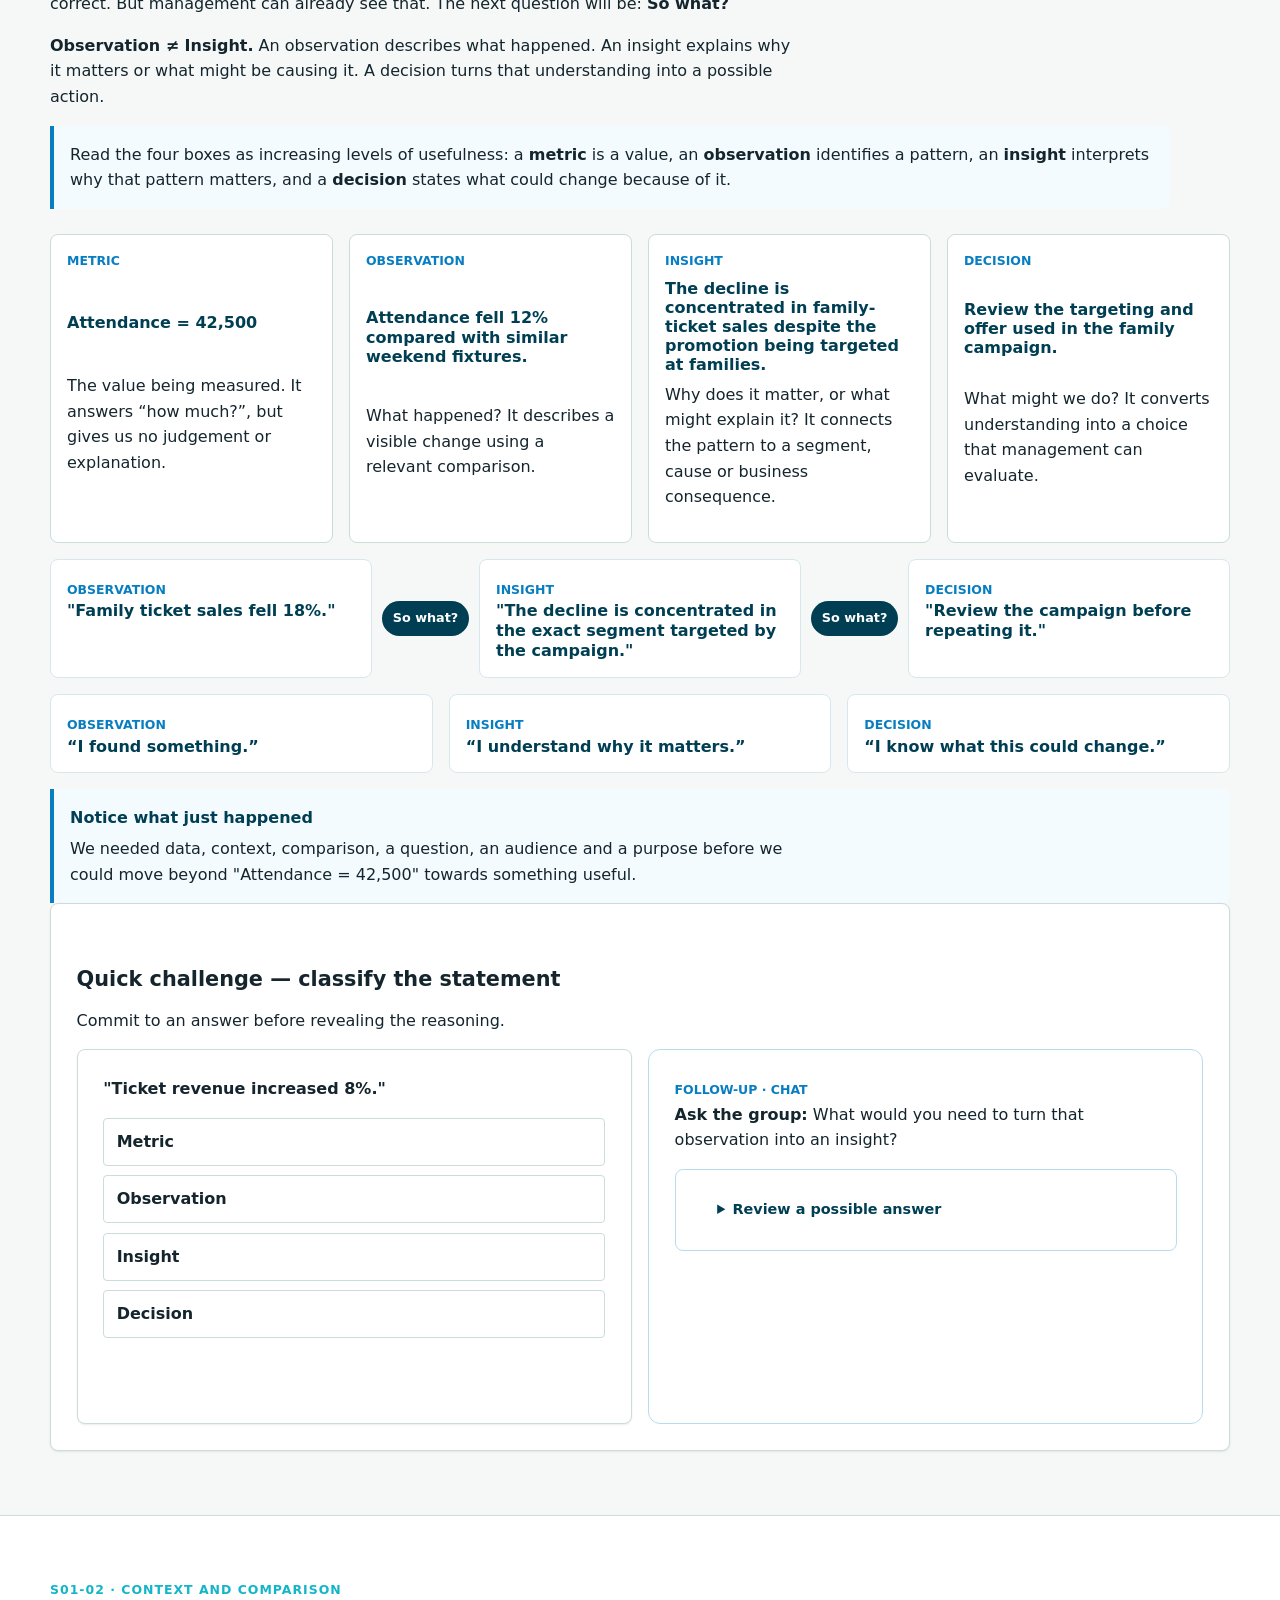
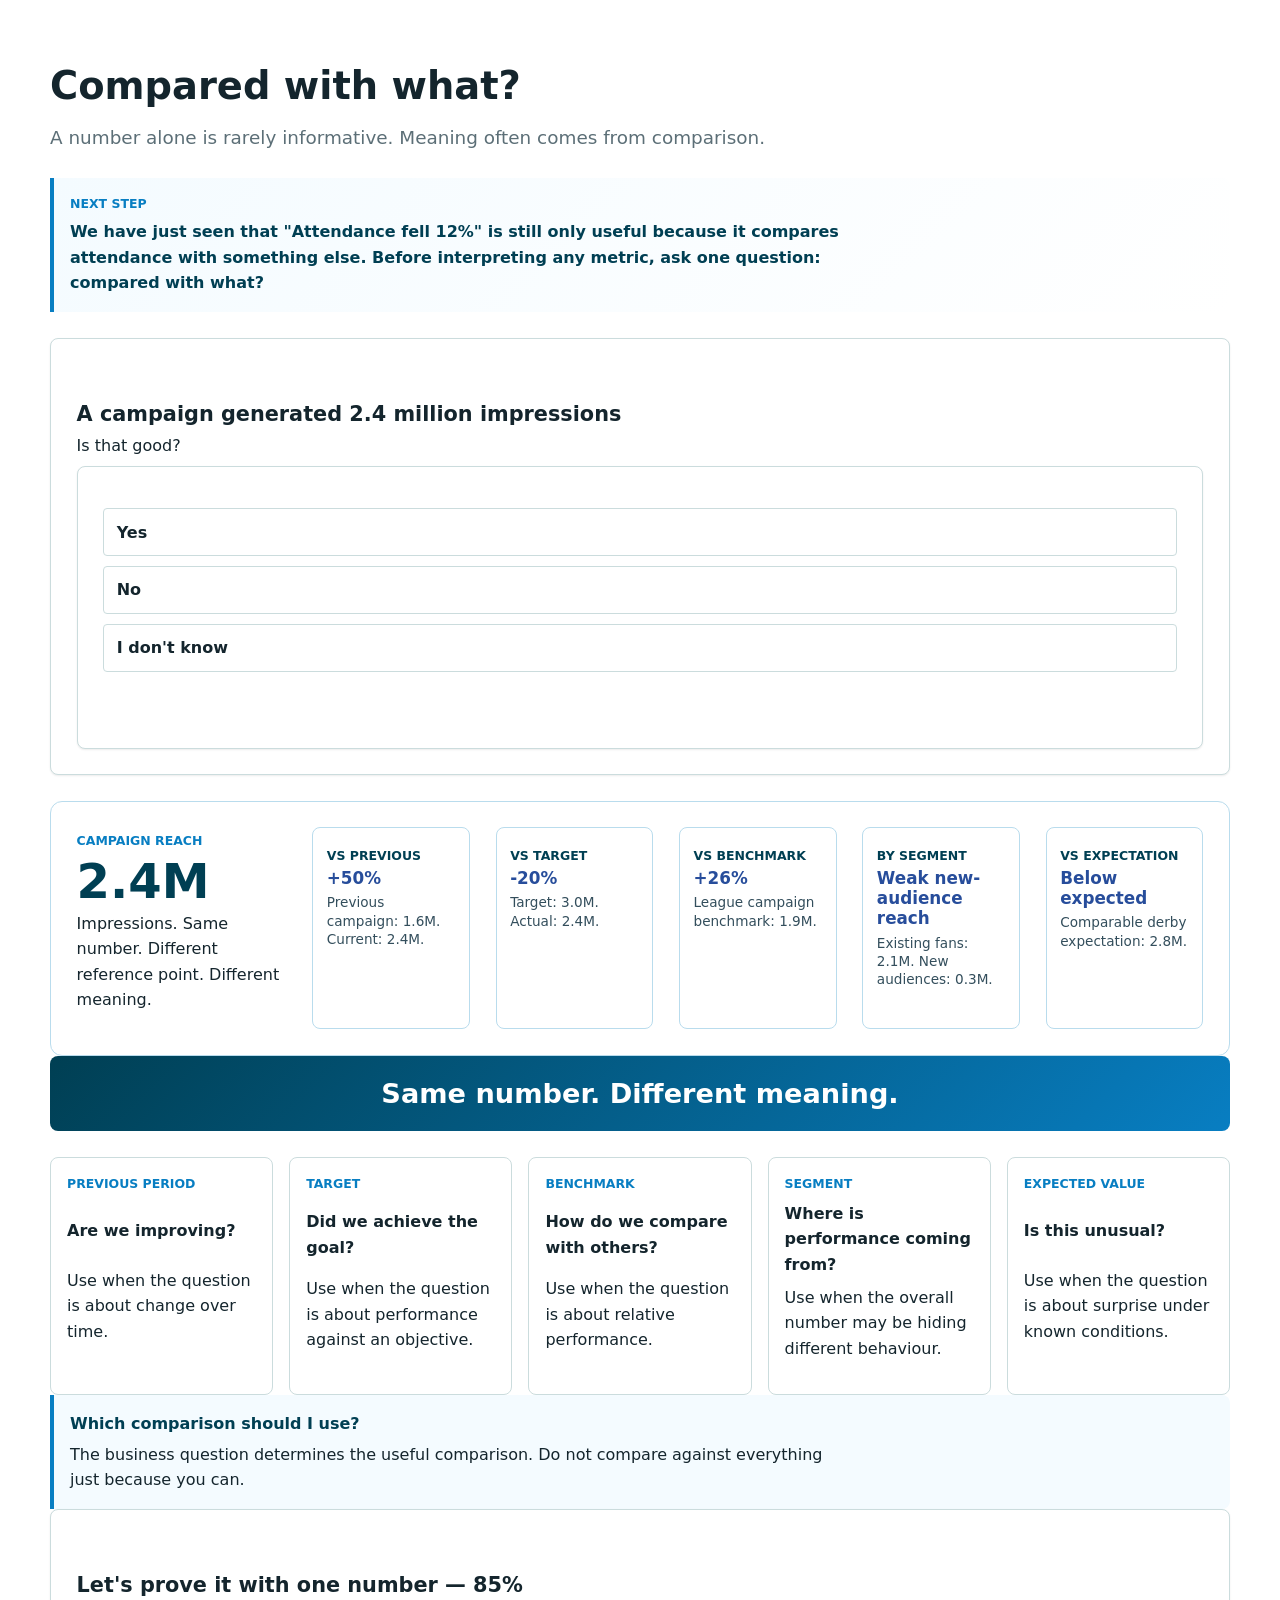
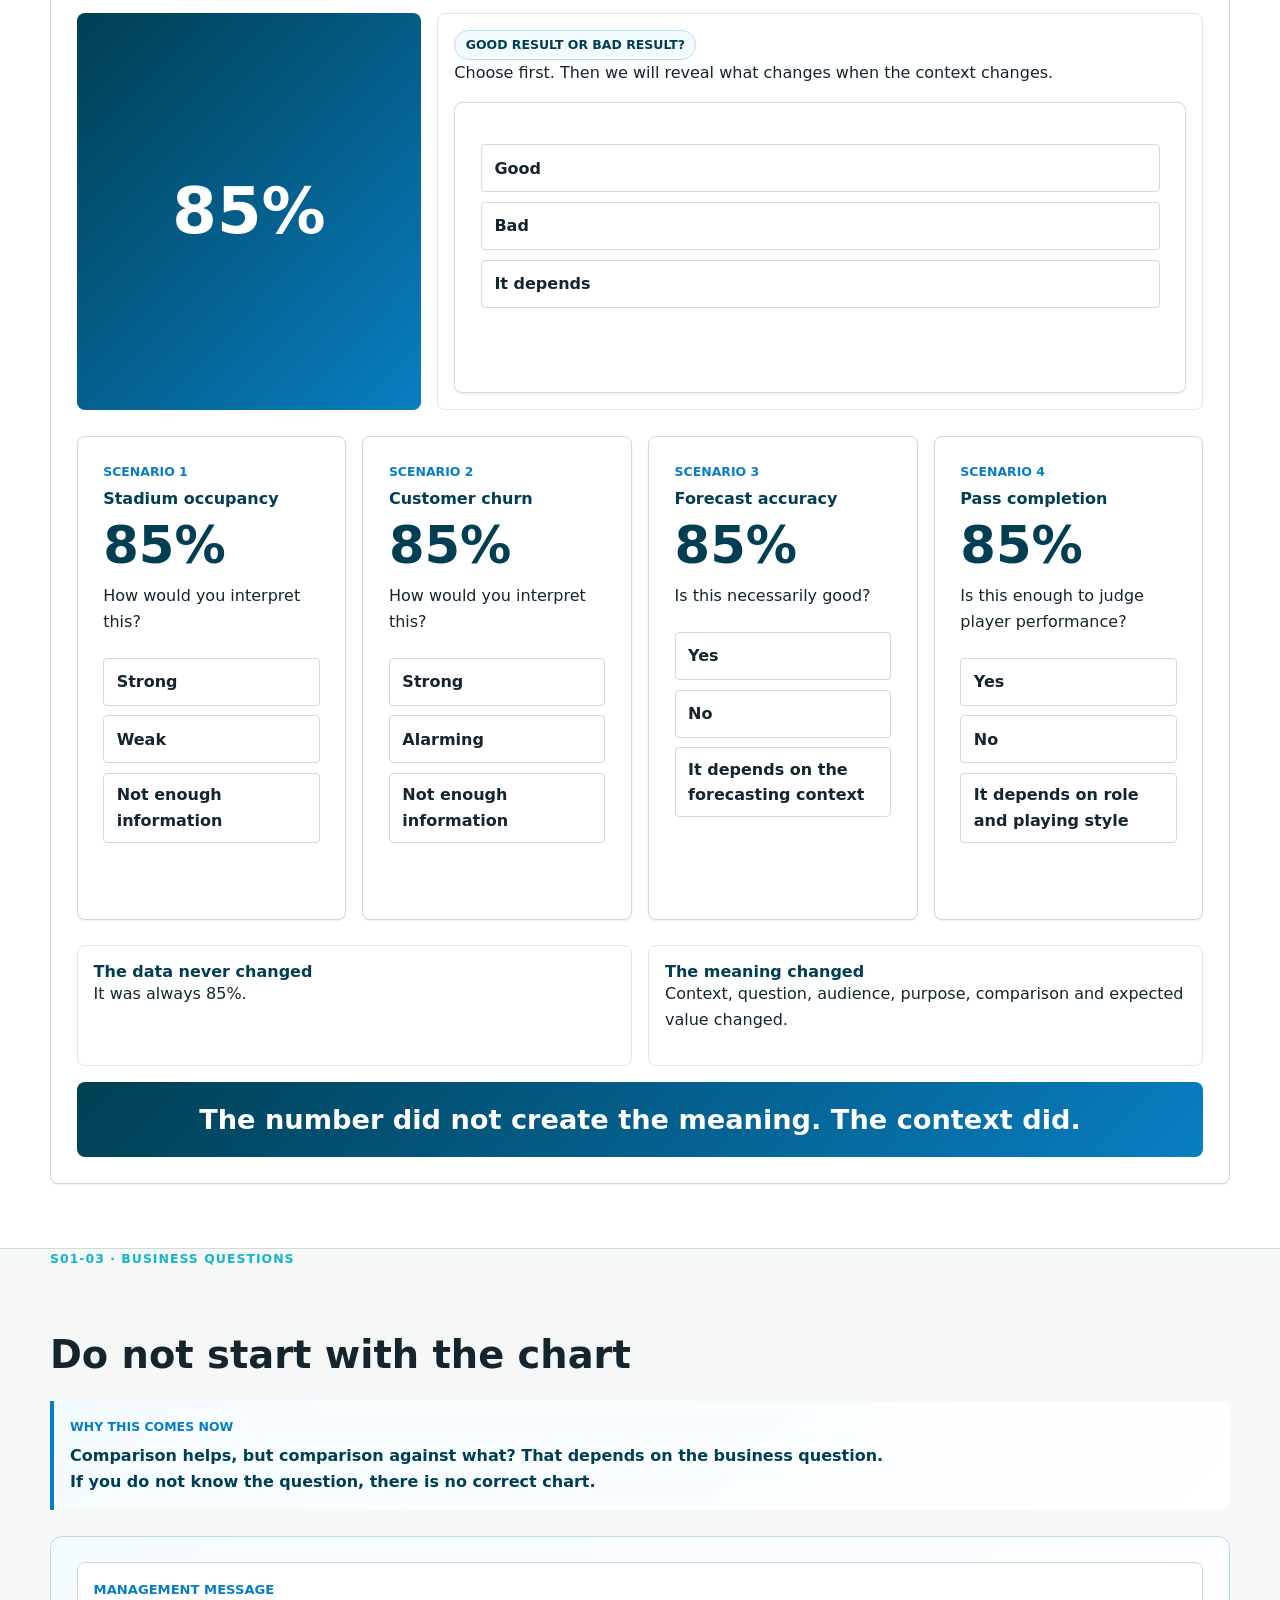
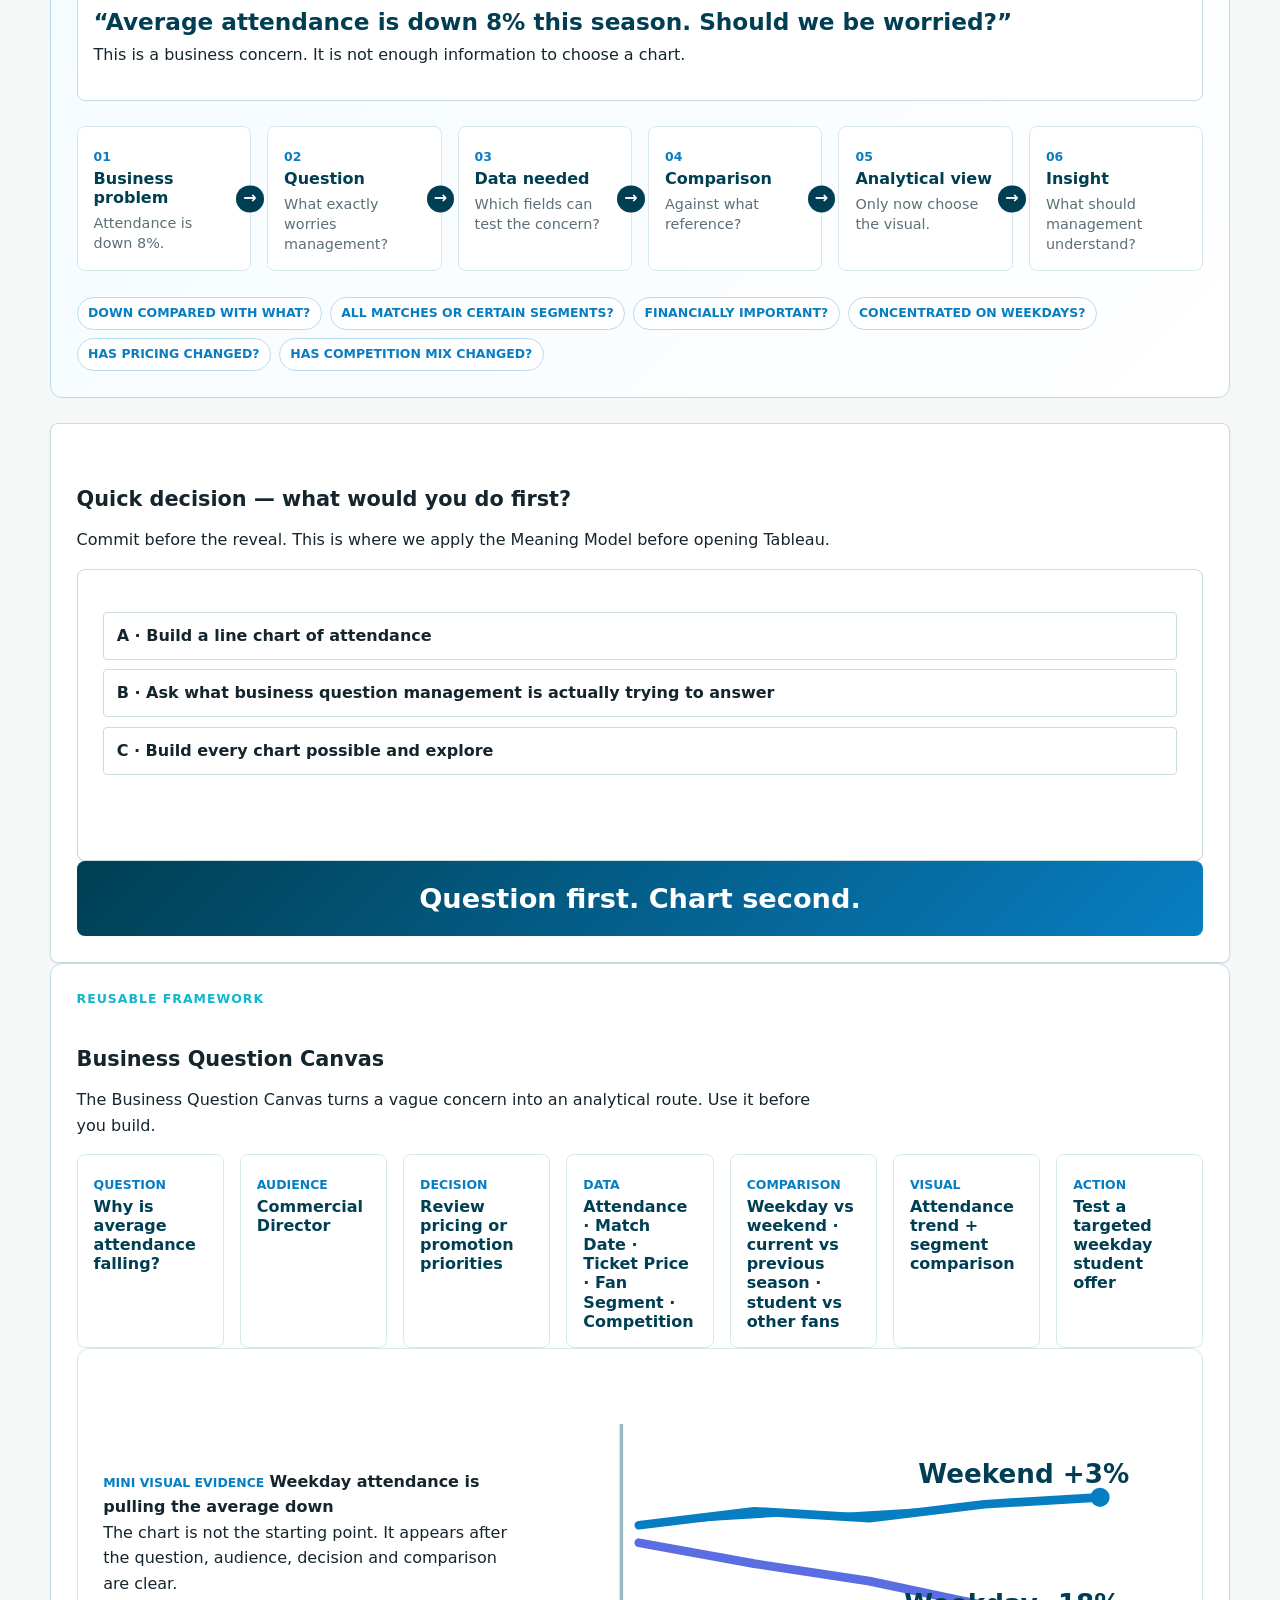
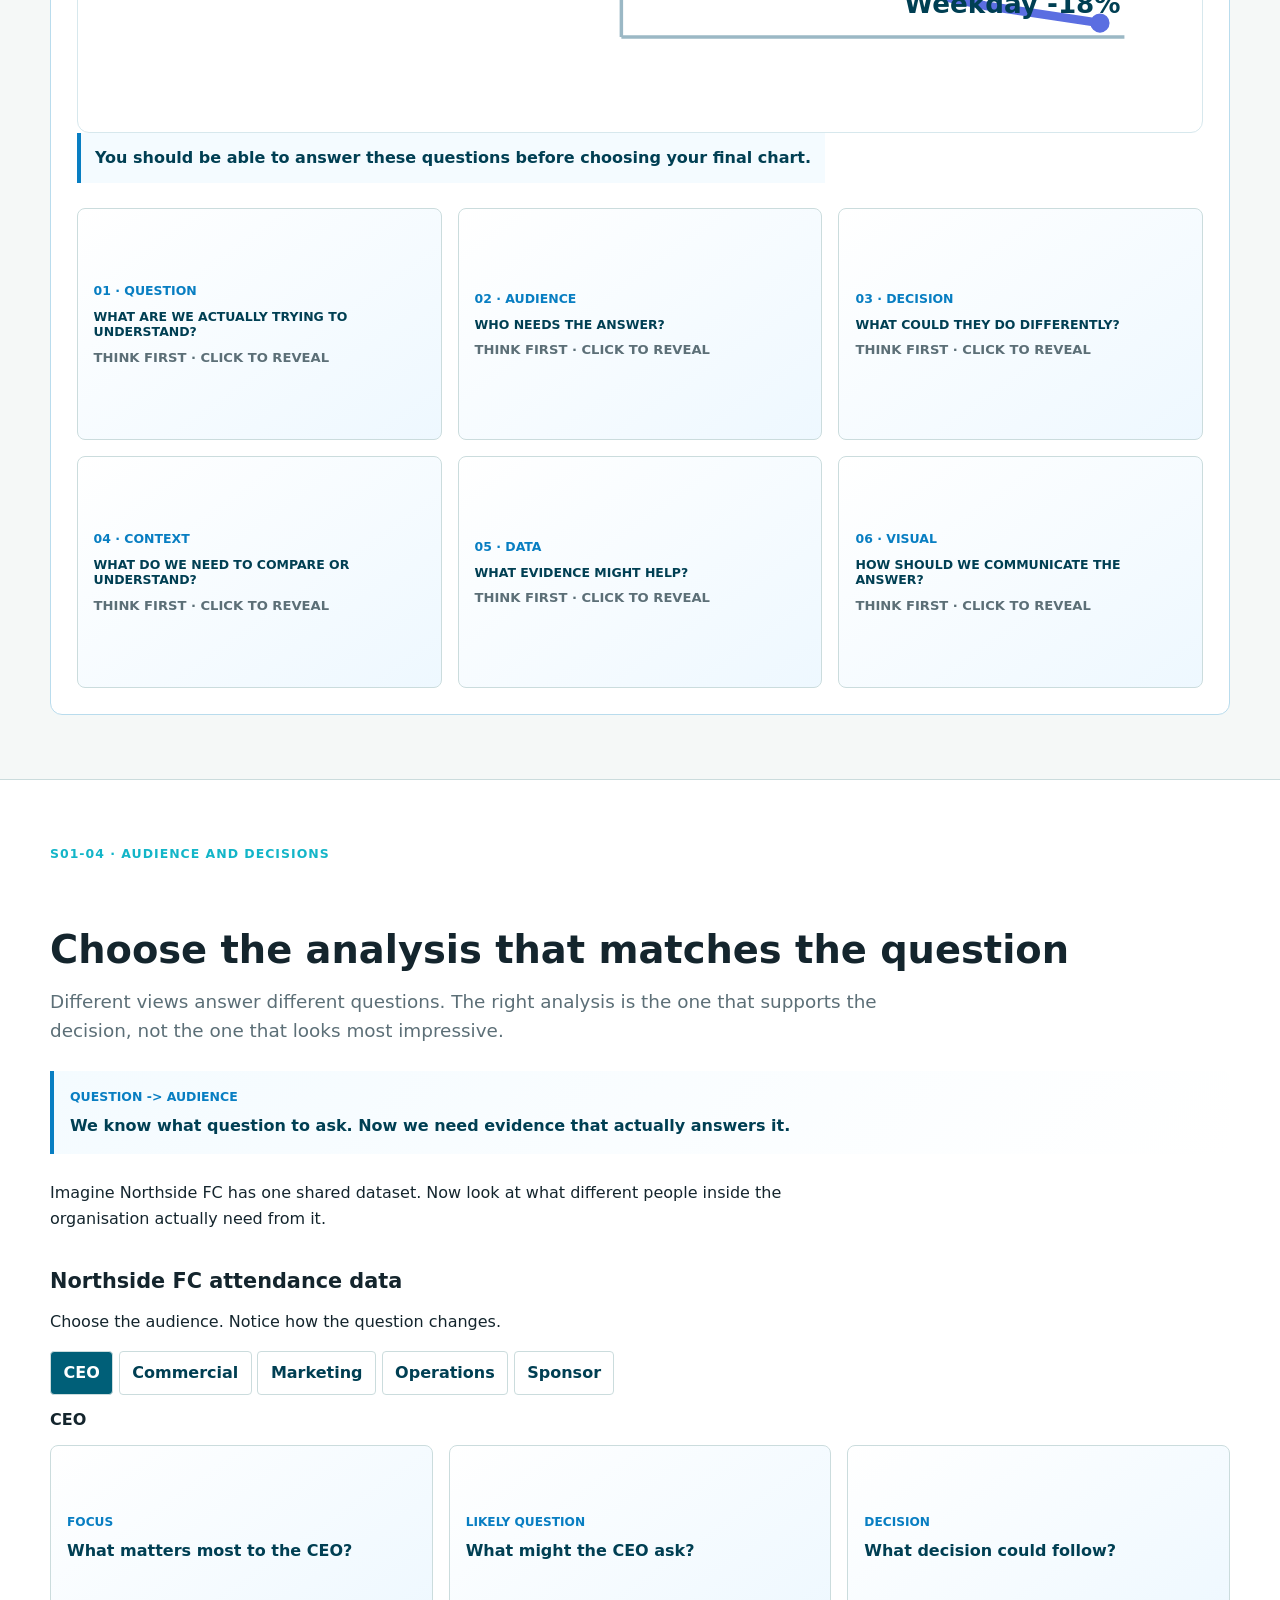
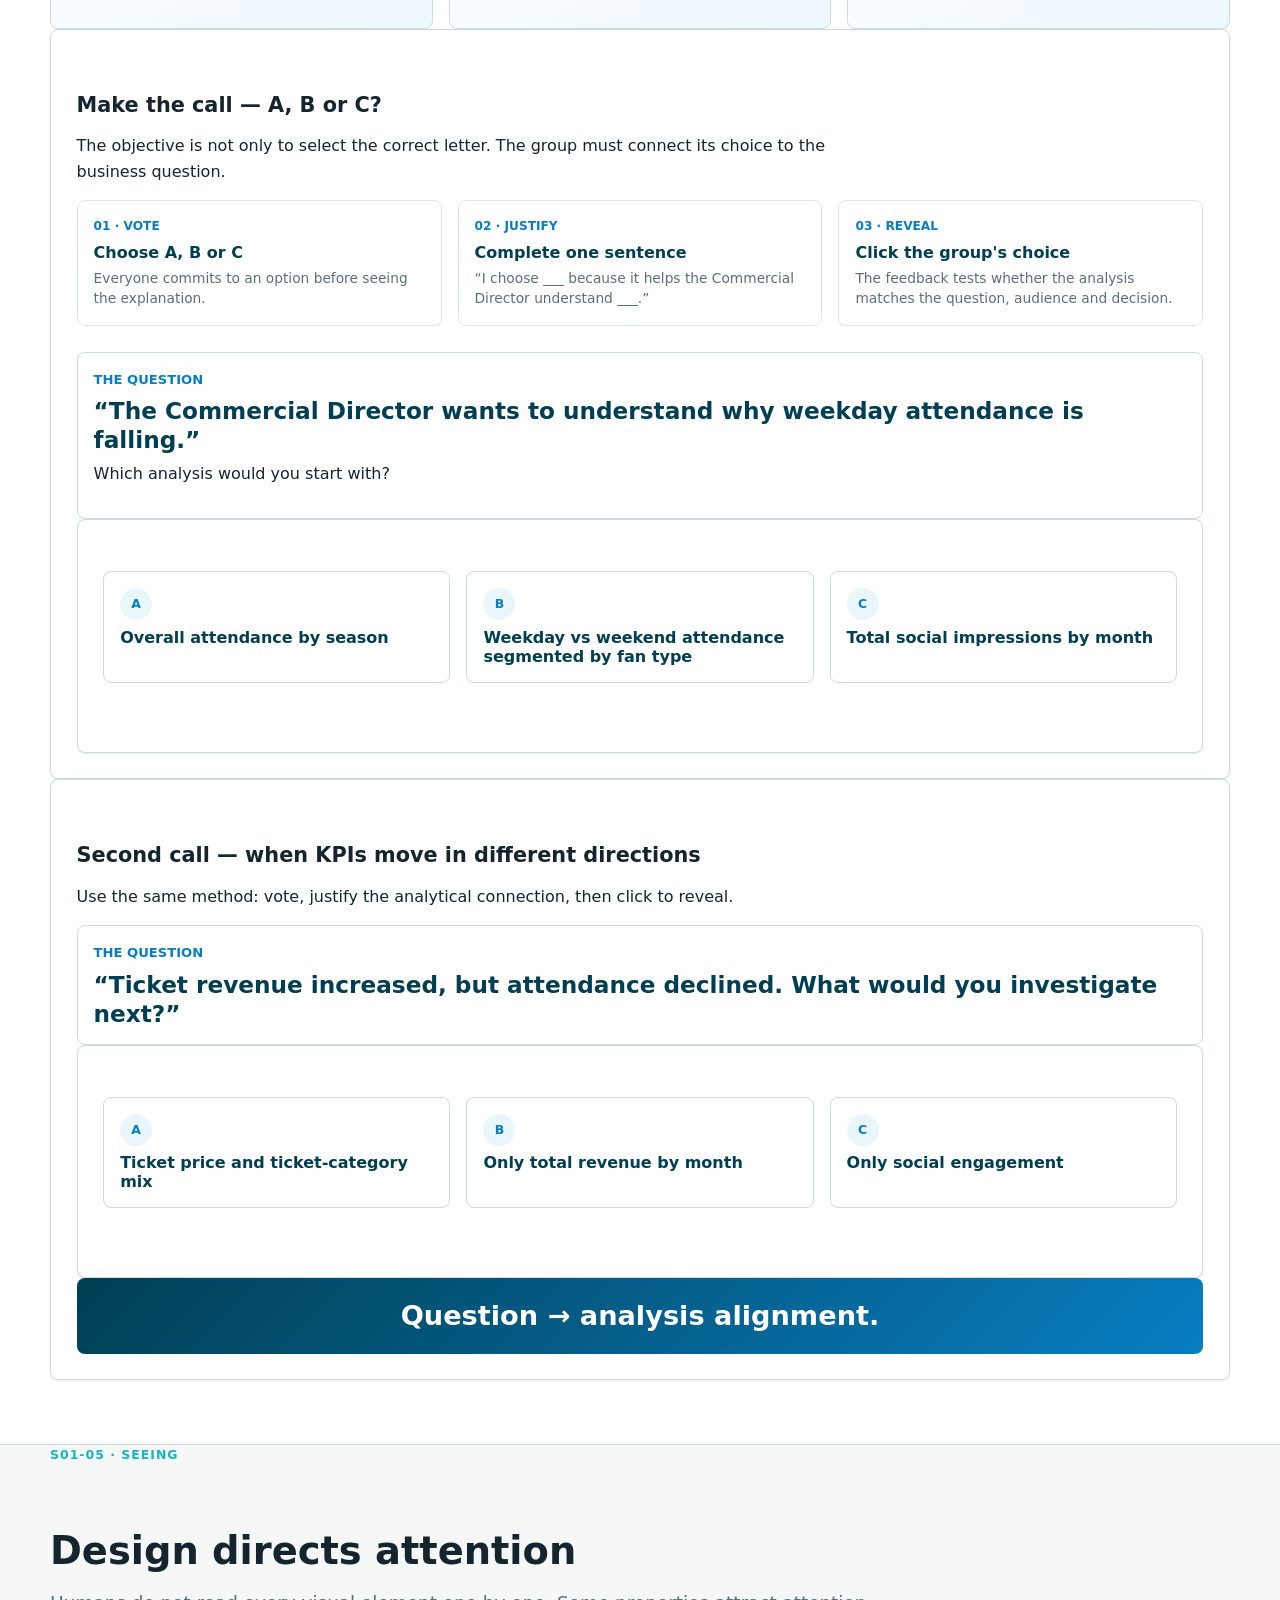
==== commit 2c419646: "Publish sanitized student site from a5376eb221e0f4e7ab3712cdfdc29f1e19a62b73" ====
--- a/sessions/session-01/index.html
+++ b/sessions/session-01/index.html
@@ -16,7 +16,7 @@
       <div class="nav-links">
         <a href="../../index.html">Home</a>
         <a aria-current="page" href="index.html">Session 1</a>
-        <a href="../session-02/index.html">Next</a>
+        <span class="publication-unavailable" aria-disabled="true" title="Coming soon">Next</span>
       </div>
     </nav>
   </header>
@@ -1174,7 +1174,7 @@
           <p>Now that we know how to think about data visualisation, we will start using Tableau to build.</p>
           <p>Focus on understanding, not memorising: the same thinking process will guide the practical work.</p>
         </div>
-        <a class="button" href="../session-02/index.html">Go to Session 2</a>
+        <span class="button publication-unavailable" aria-disabled="true" title="Coming soon">Go to Session 2</span>
       </section>
     </section>
   </main>
--- a/assets/css/styles.css
+++ b/assets/css/styles.css
@@ -28,6 +28,49 @@
   --radius-lg: 12px;
   --shadow-sm: 0 1px 2px rgb(0 0 0 / .08);
   --shadow-md: 0 16px 40px rgb(0 63 83 / .14);
+}
+
+.local-publication-control {
+  display: grid;
+  grid-template-columns: minmax(0, 1fr) auto;
+  gap: var(--space-lg);
+  align-items: center;
+  width: min(1120px, calc(100% - 2rem));
+  margin: var(--space-xl) auto;
+  padding: var(--space-lg);
+  border: 1px solid #b9dced;
+  border-left: 6px solid #087ec2;
+  border-radius: var(--radius-lg);
+  background: linear-gradient(135deg, #f4fbff, #fff);
+  box-shadow: var(--shadow-md);
+}
+
+.local-publication-control div {
+  display: grid;
+  gap: .35rem;
+}
+
+.local-publication-control span {
+  color: #087ec2;
+  font-size: .76rem;
+  font-weight: 900;
+  text-transform: uppercase;
+}
+
+.local-publication-control strong {
+  color: var(--color-primary-dark);
+  font-size: 1.15rem;
+}
+
+.local-publication-control p {
+  margin: 0;
+  color: #527284;
+}
+
+@media (max-width: 760px) {
+  .local-publication-control {
+    grid-template-columns: 1fr;
+  }
 }
 
 /* Block 3 practice studios */
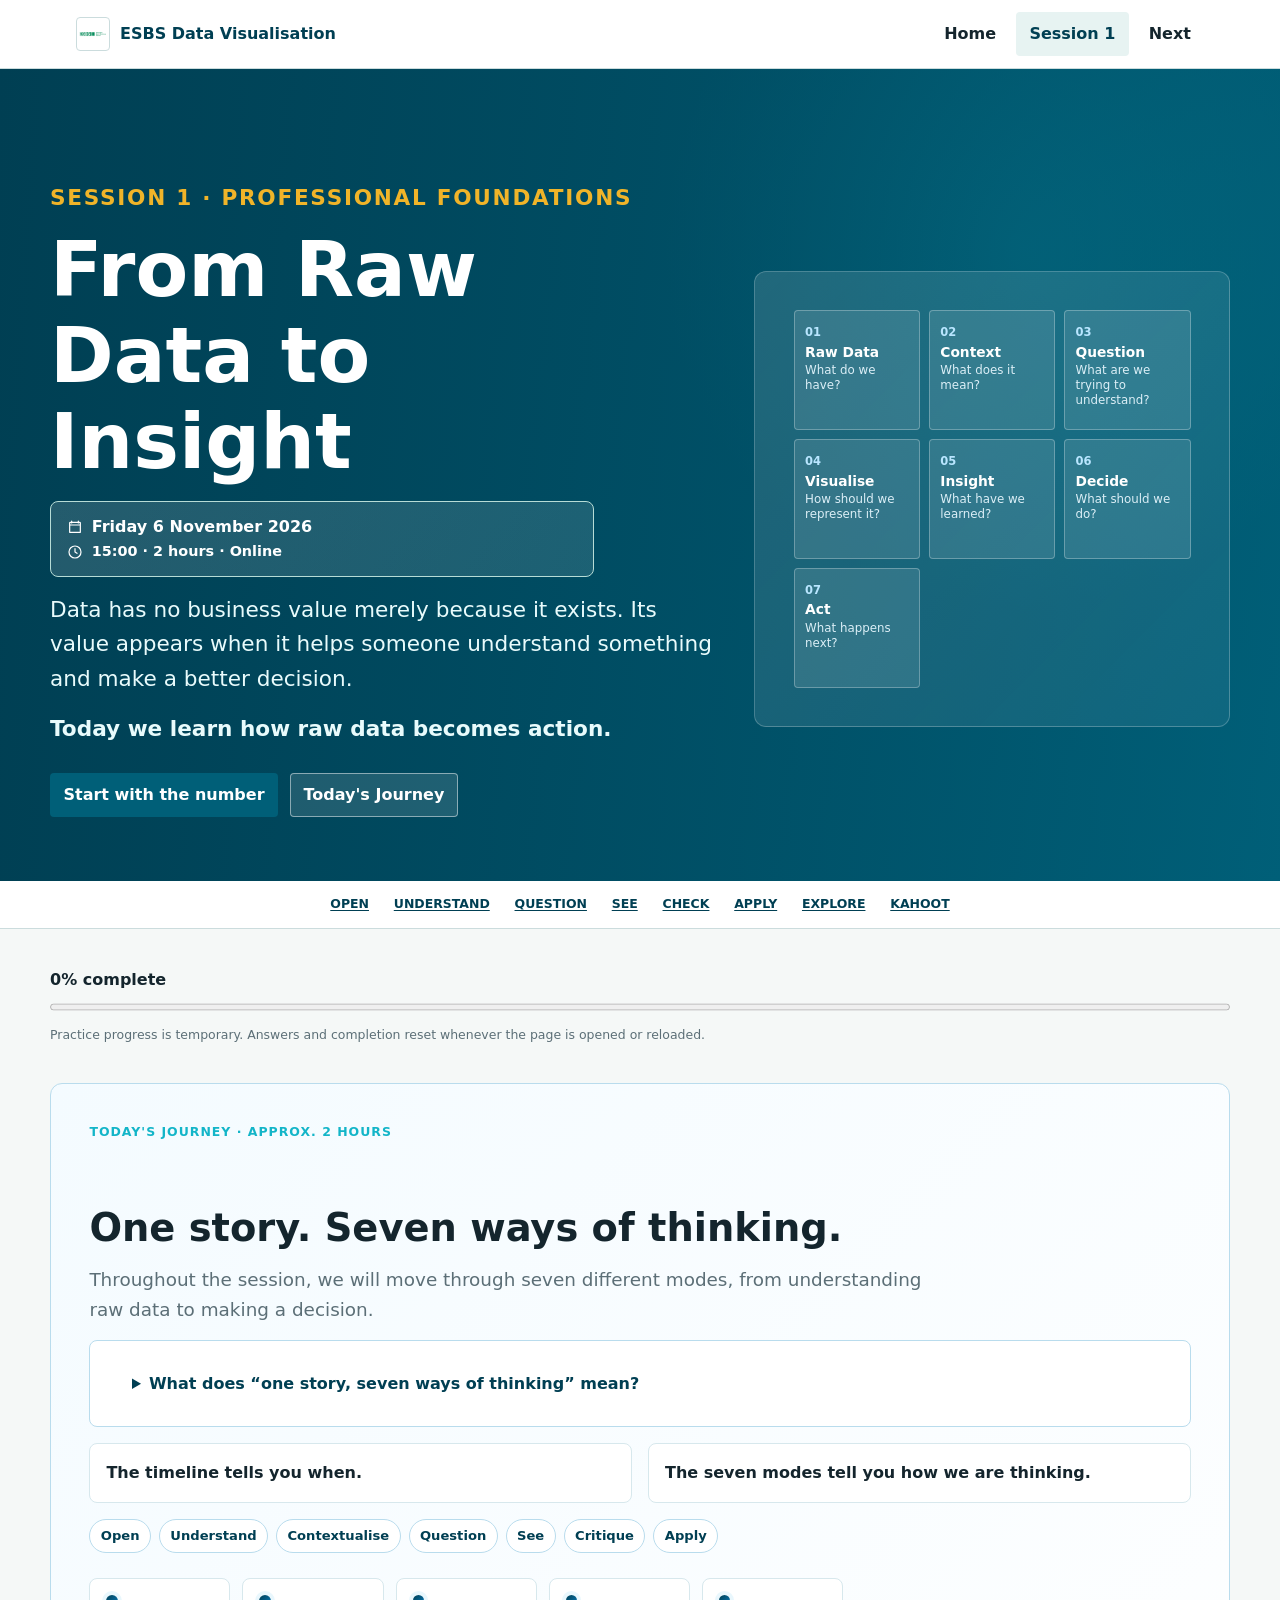
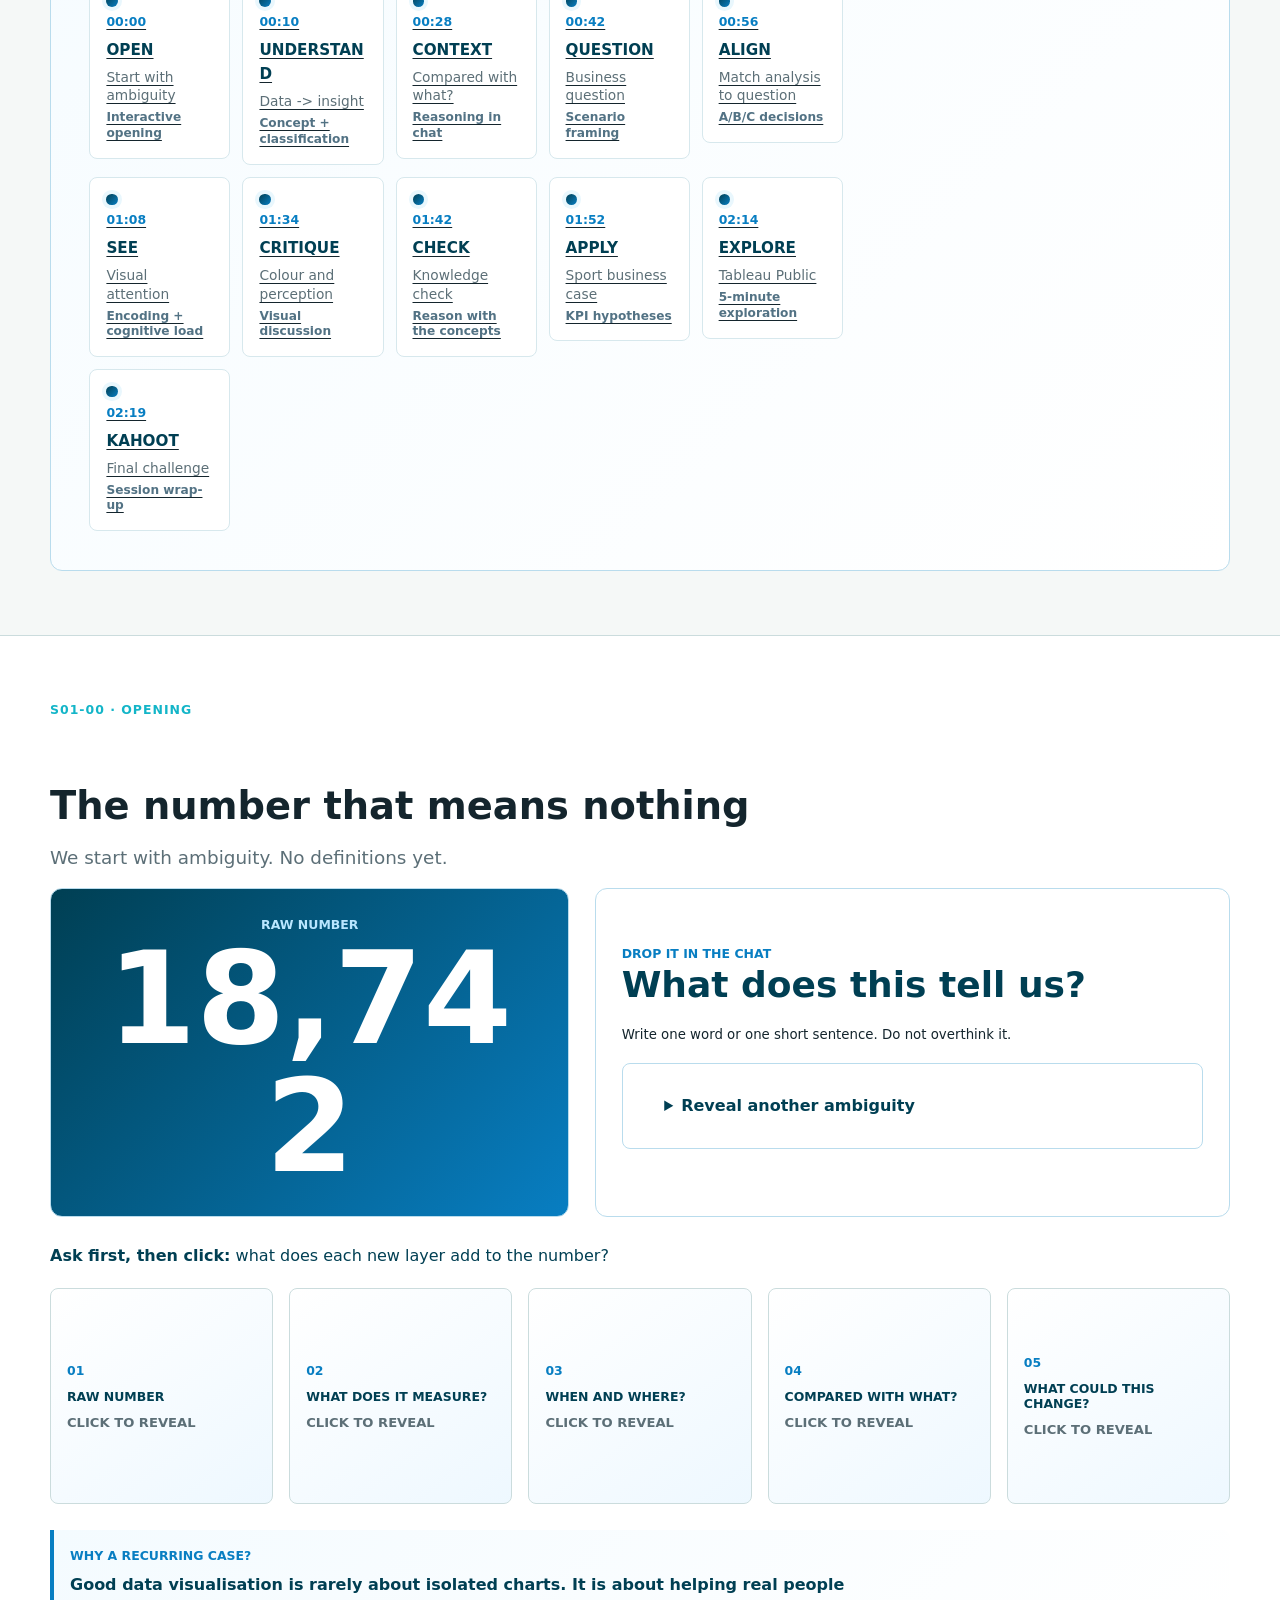
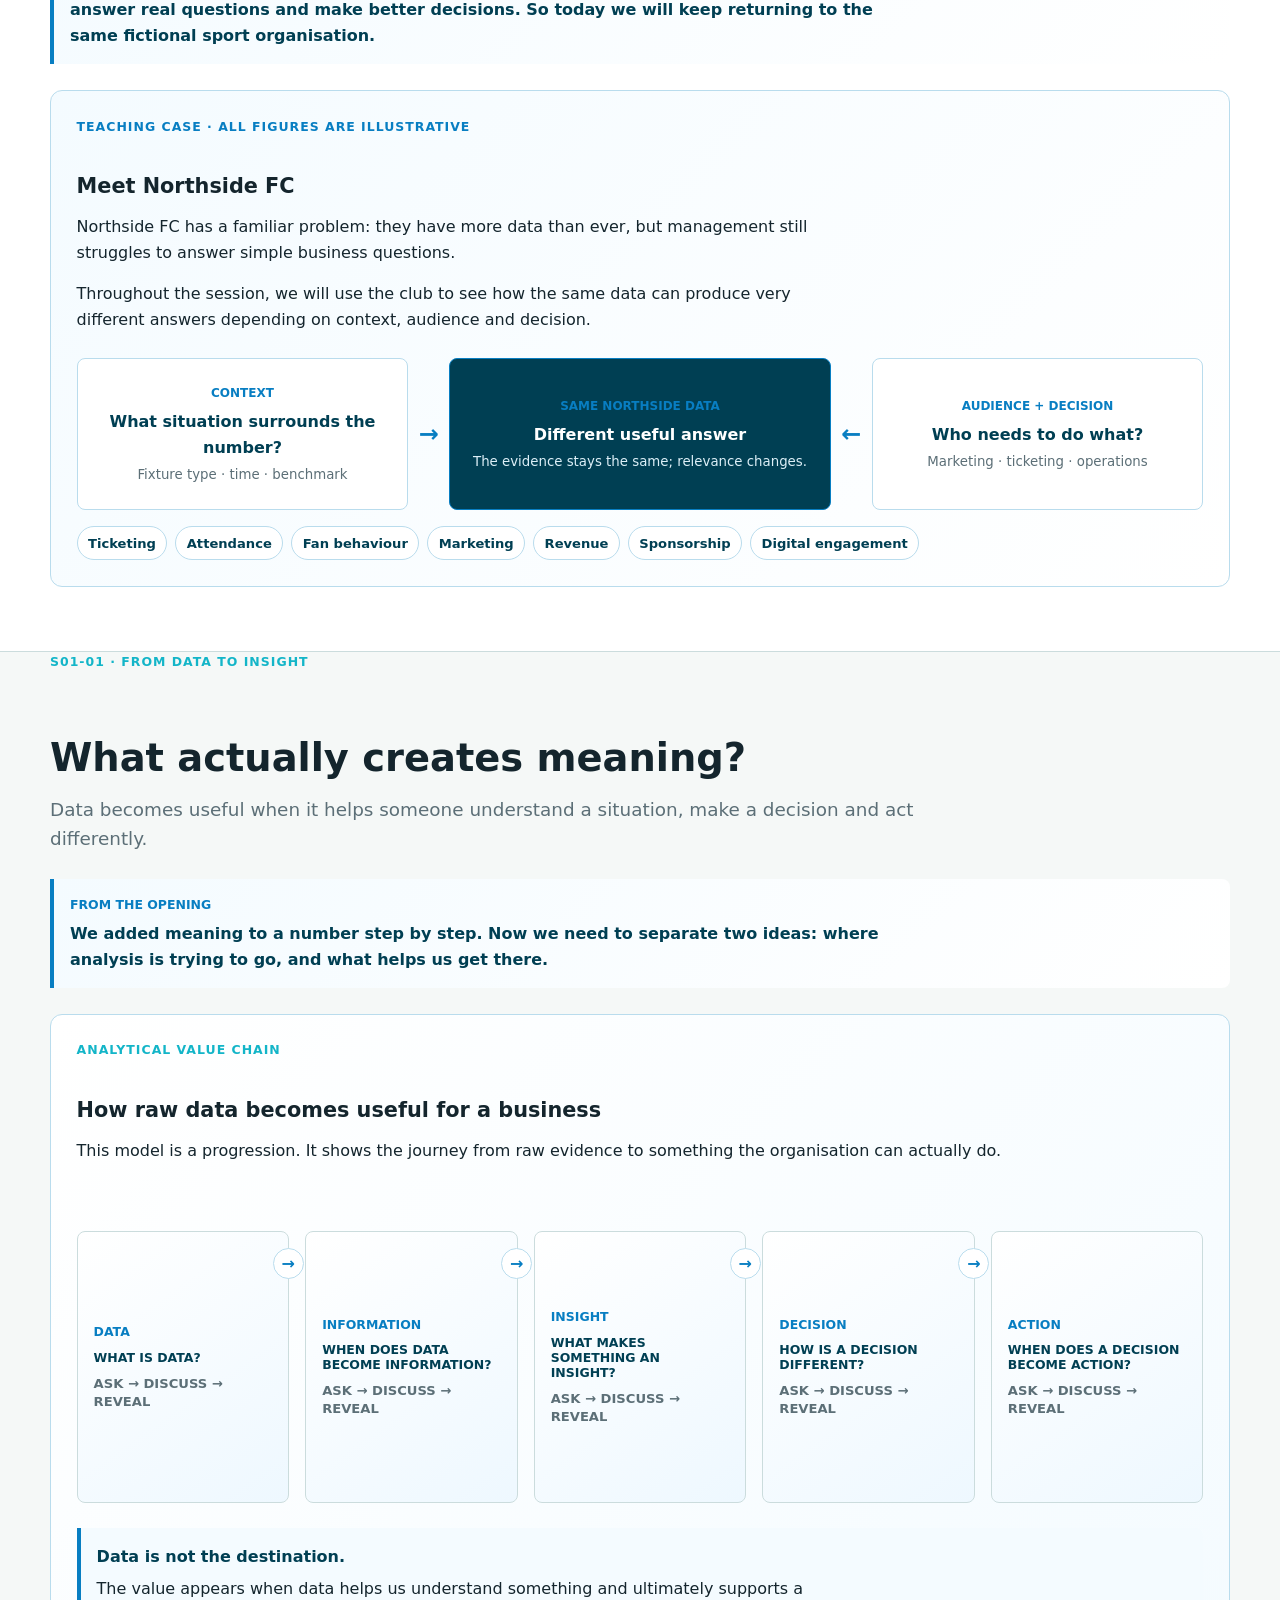
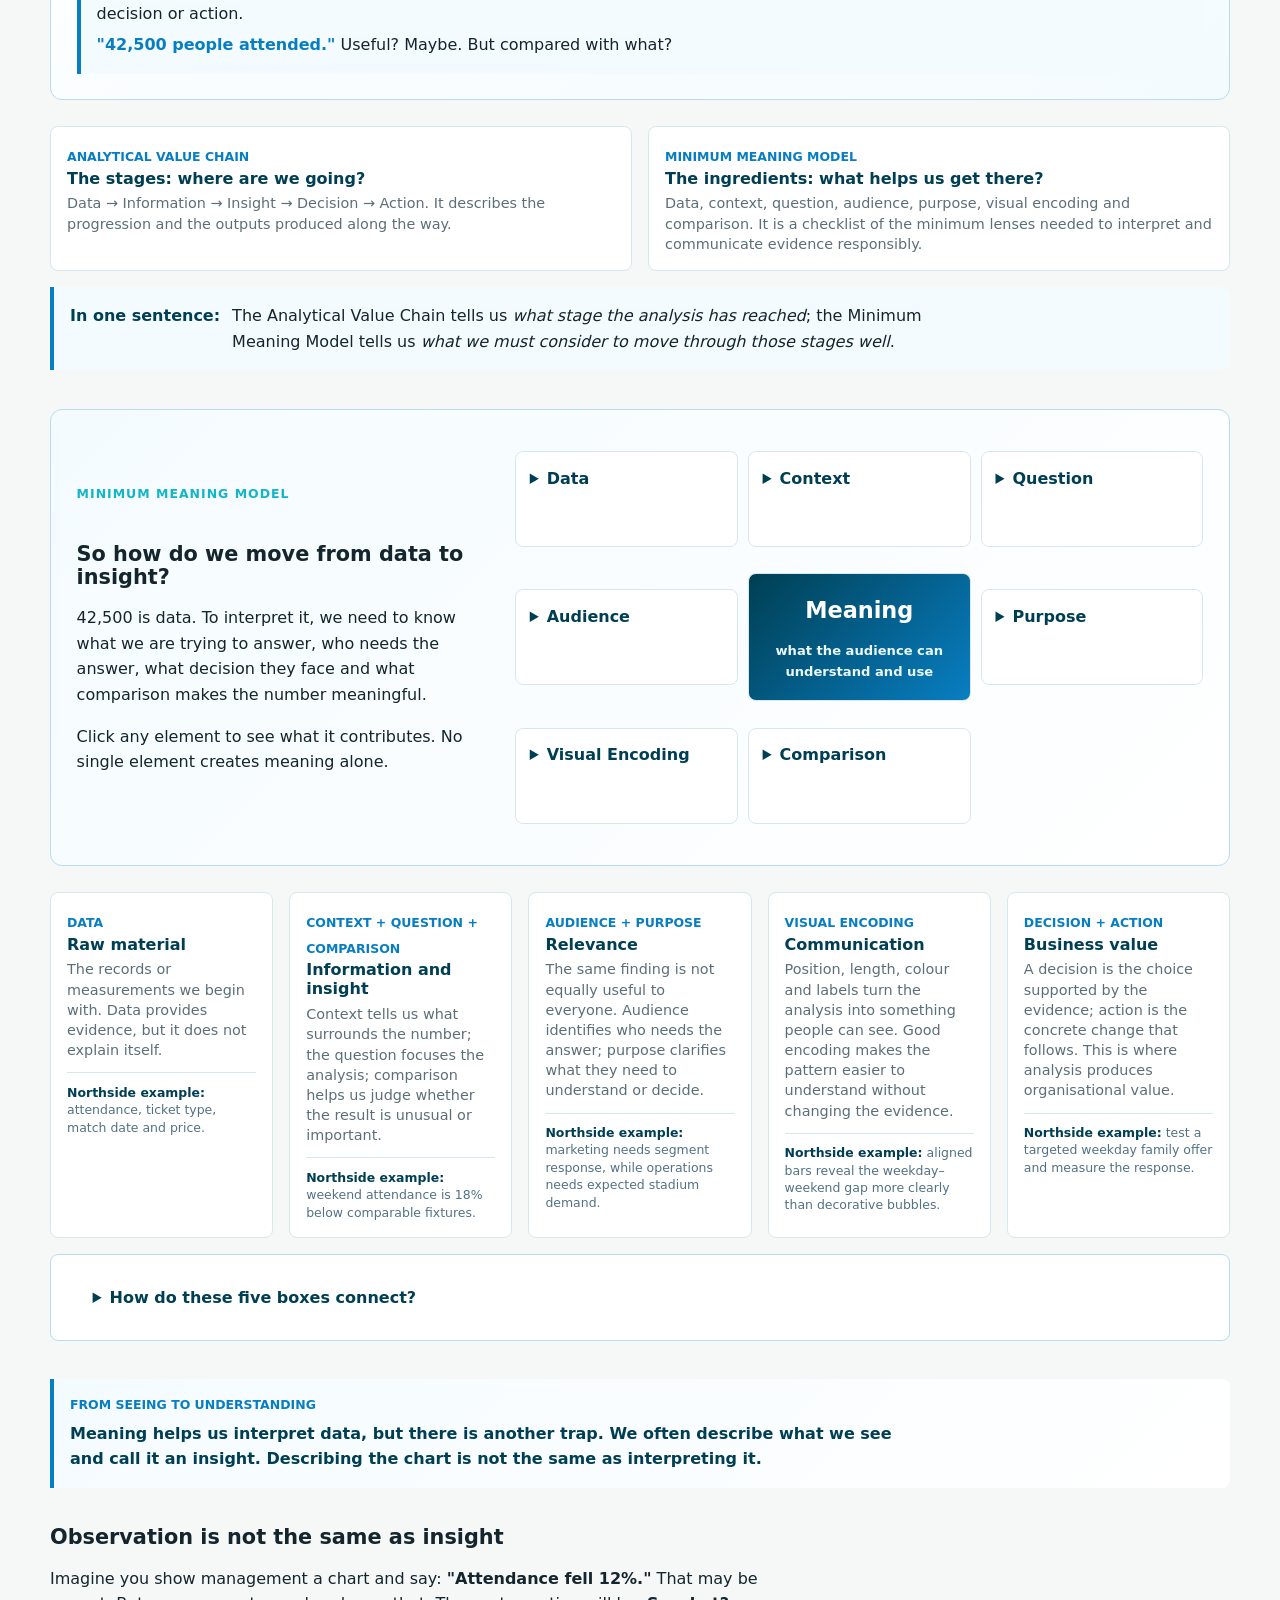
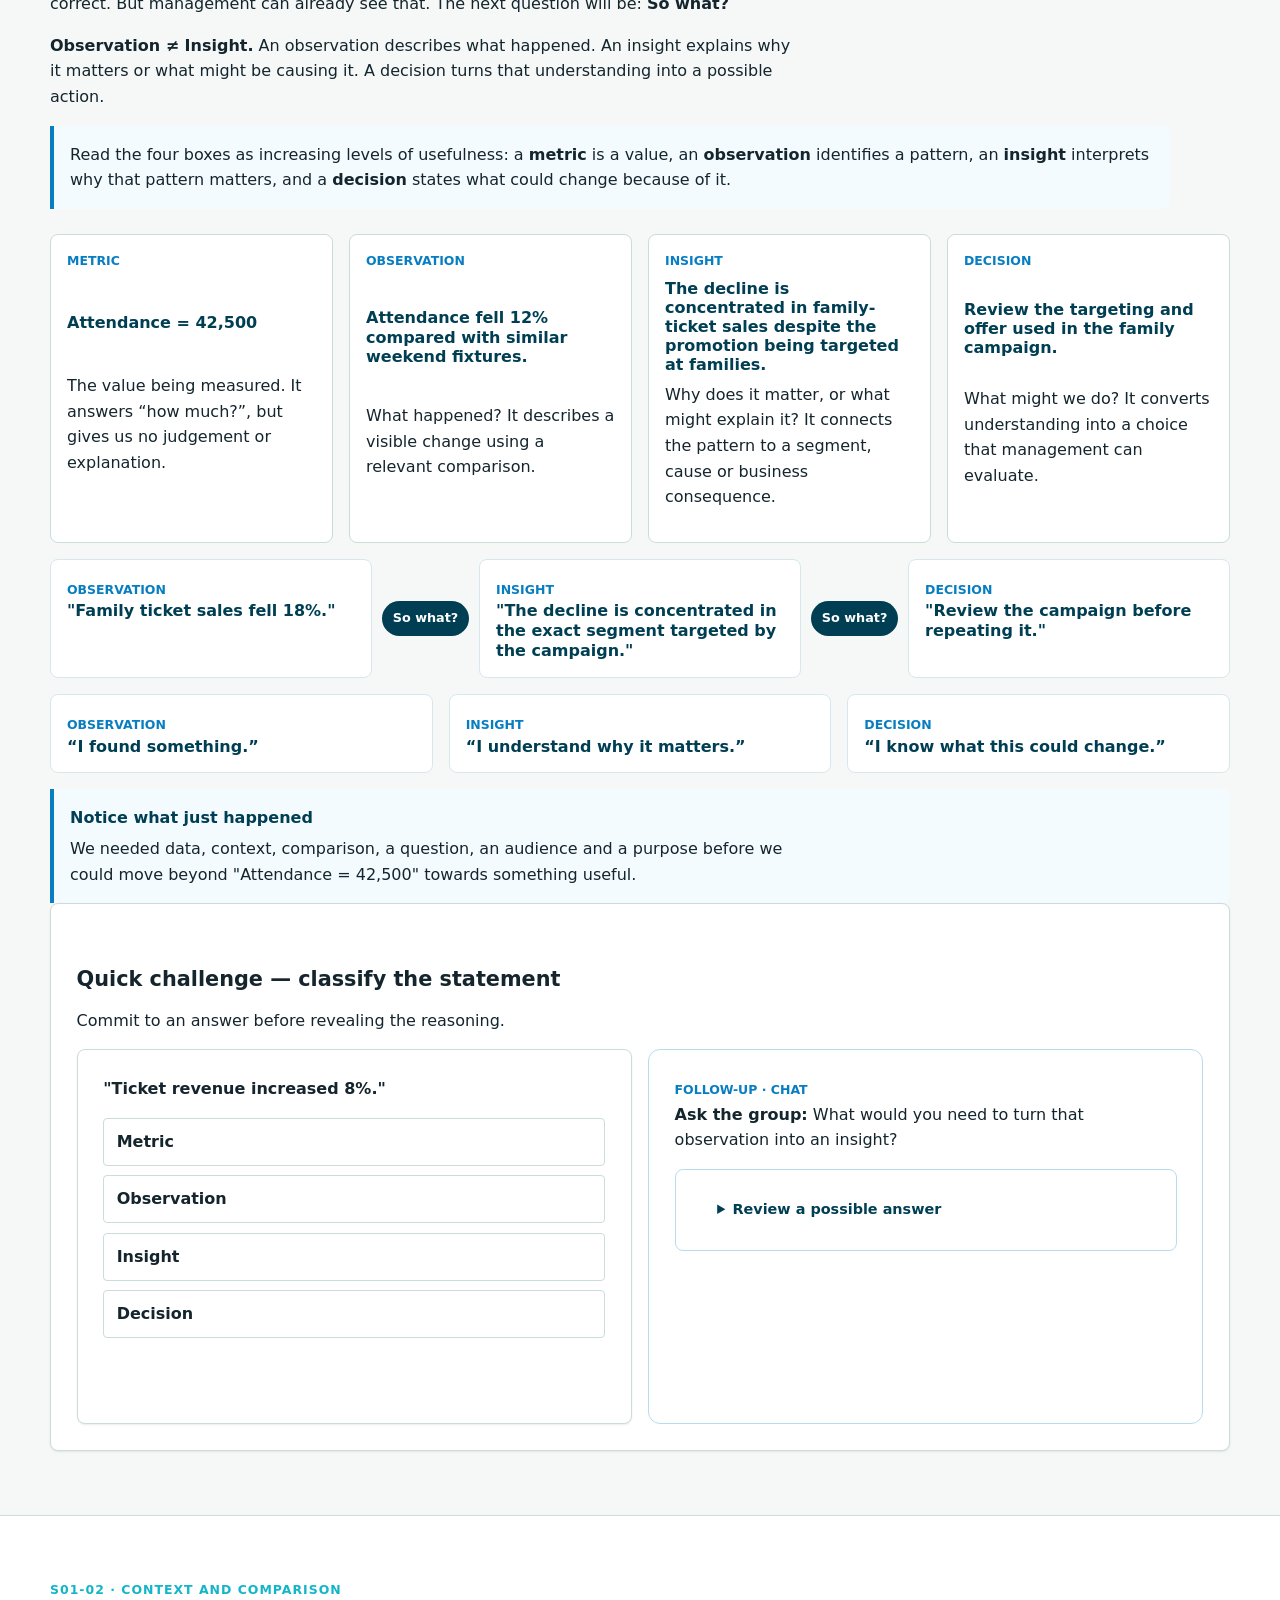
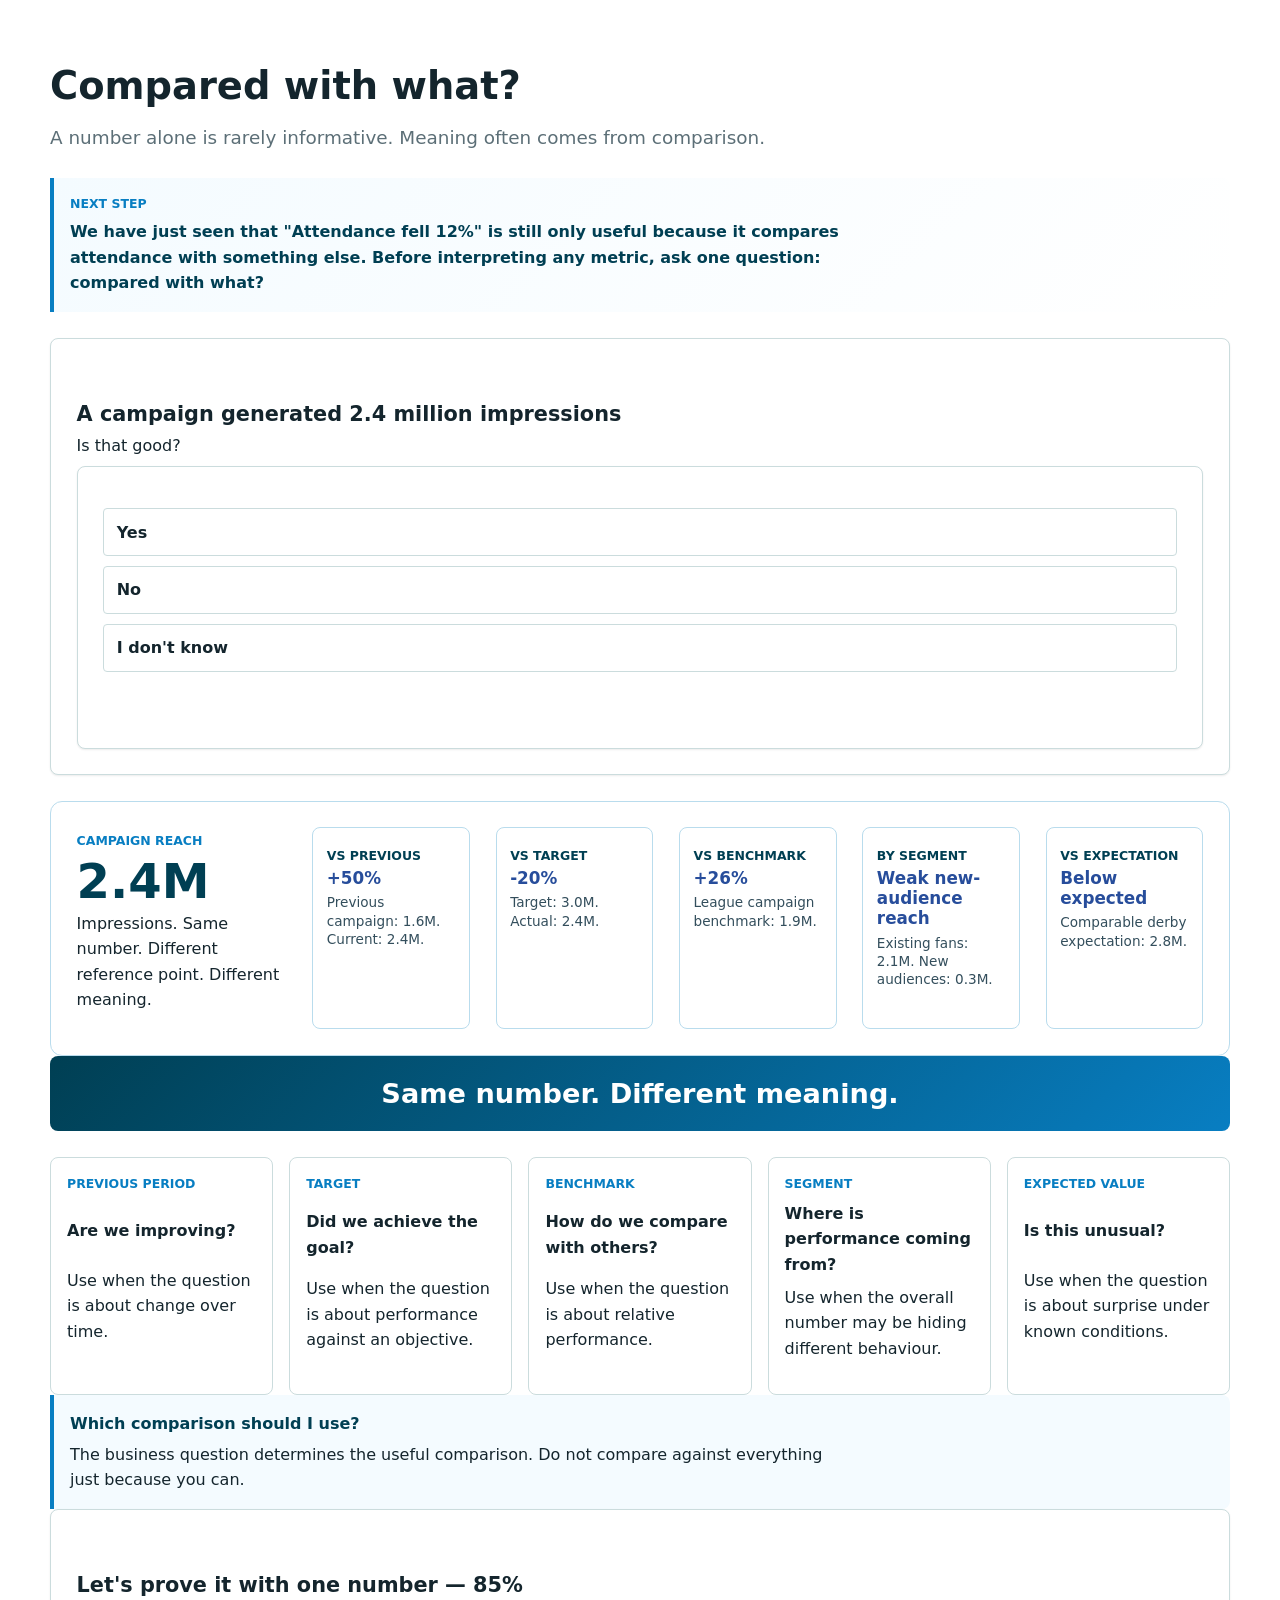
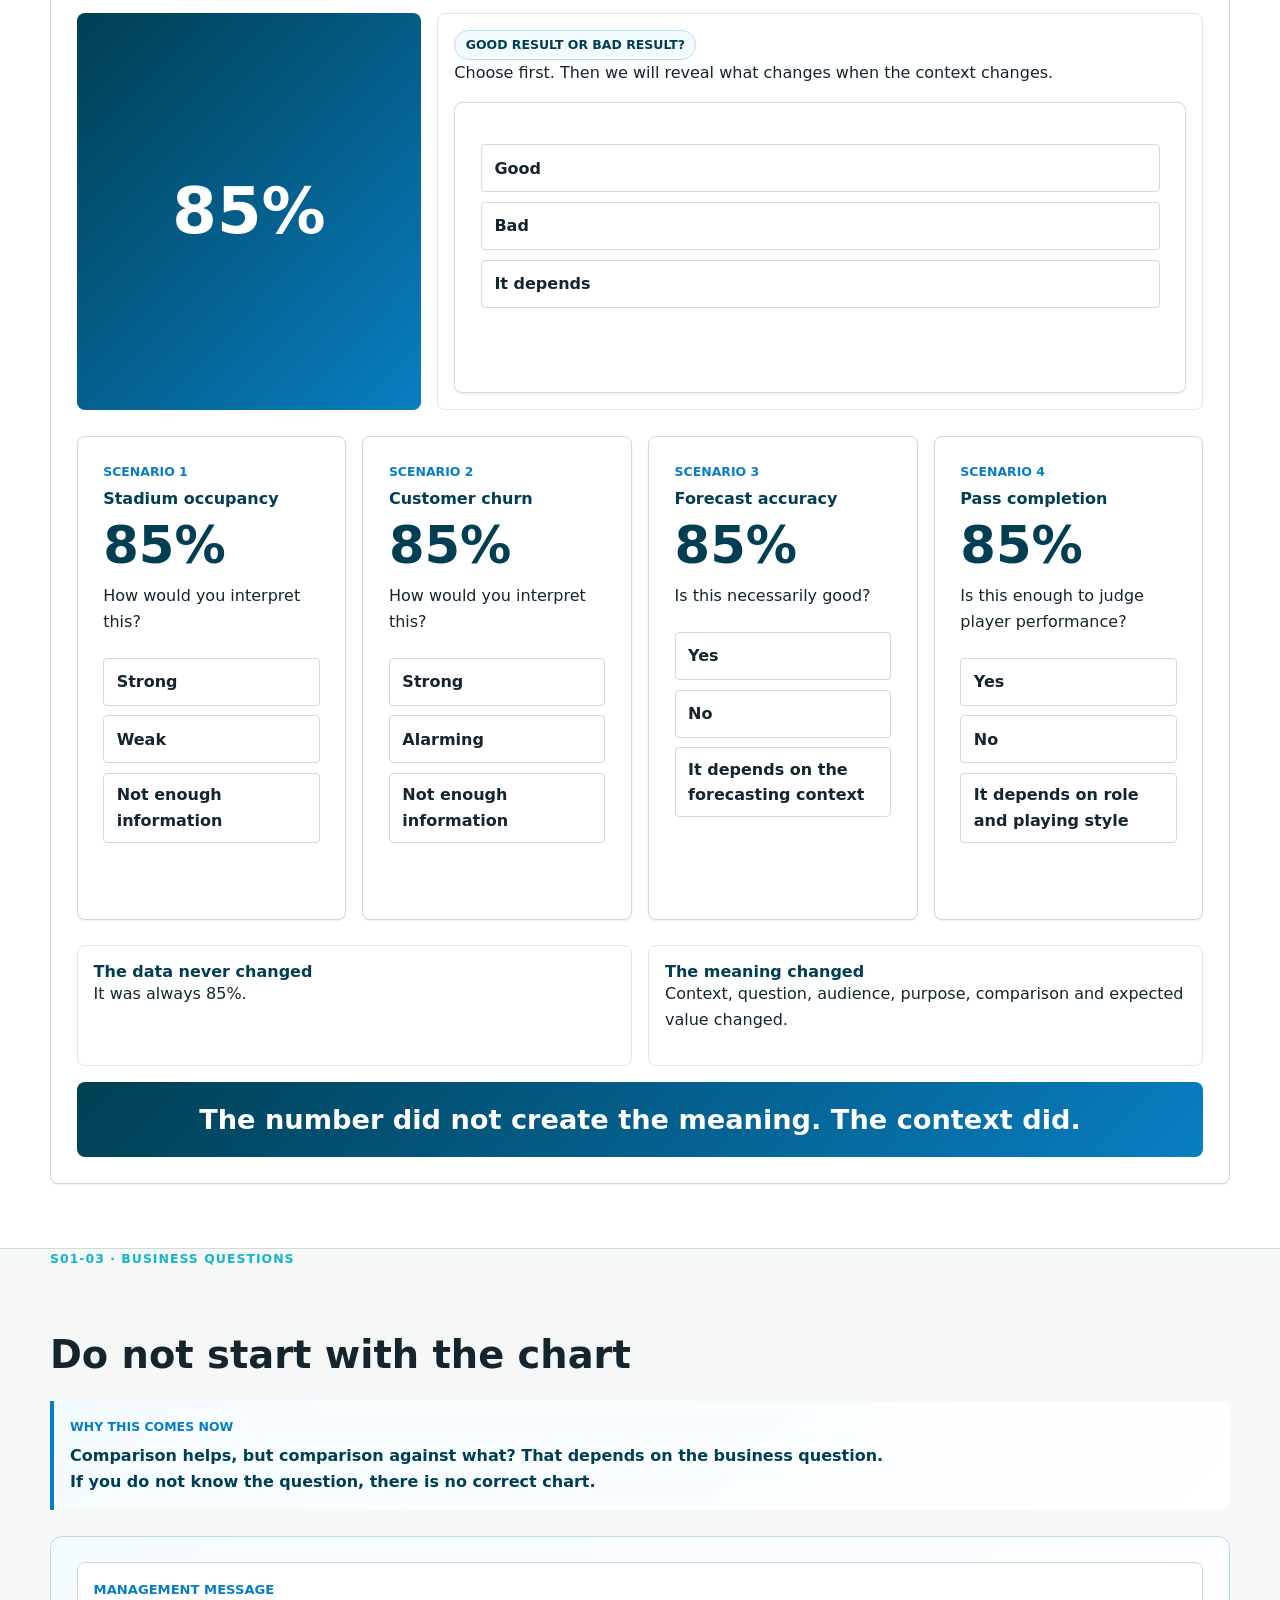
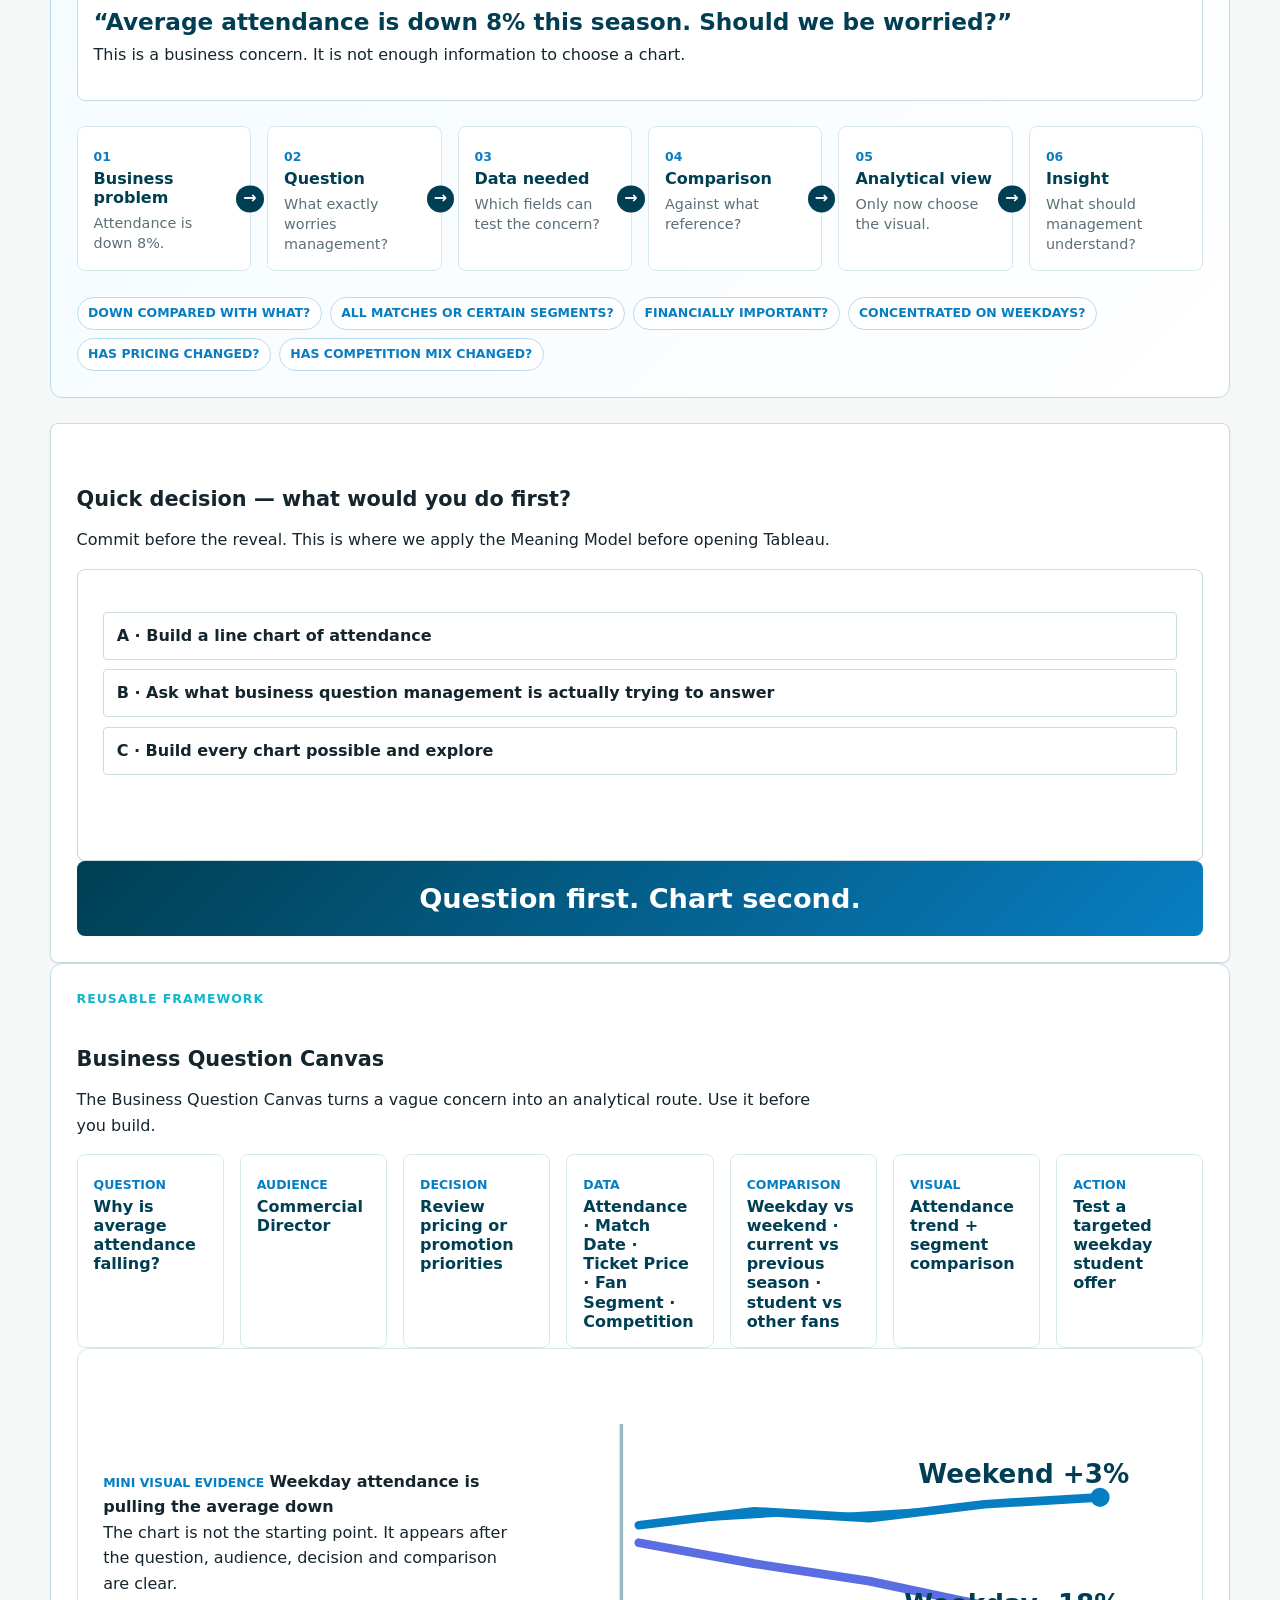
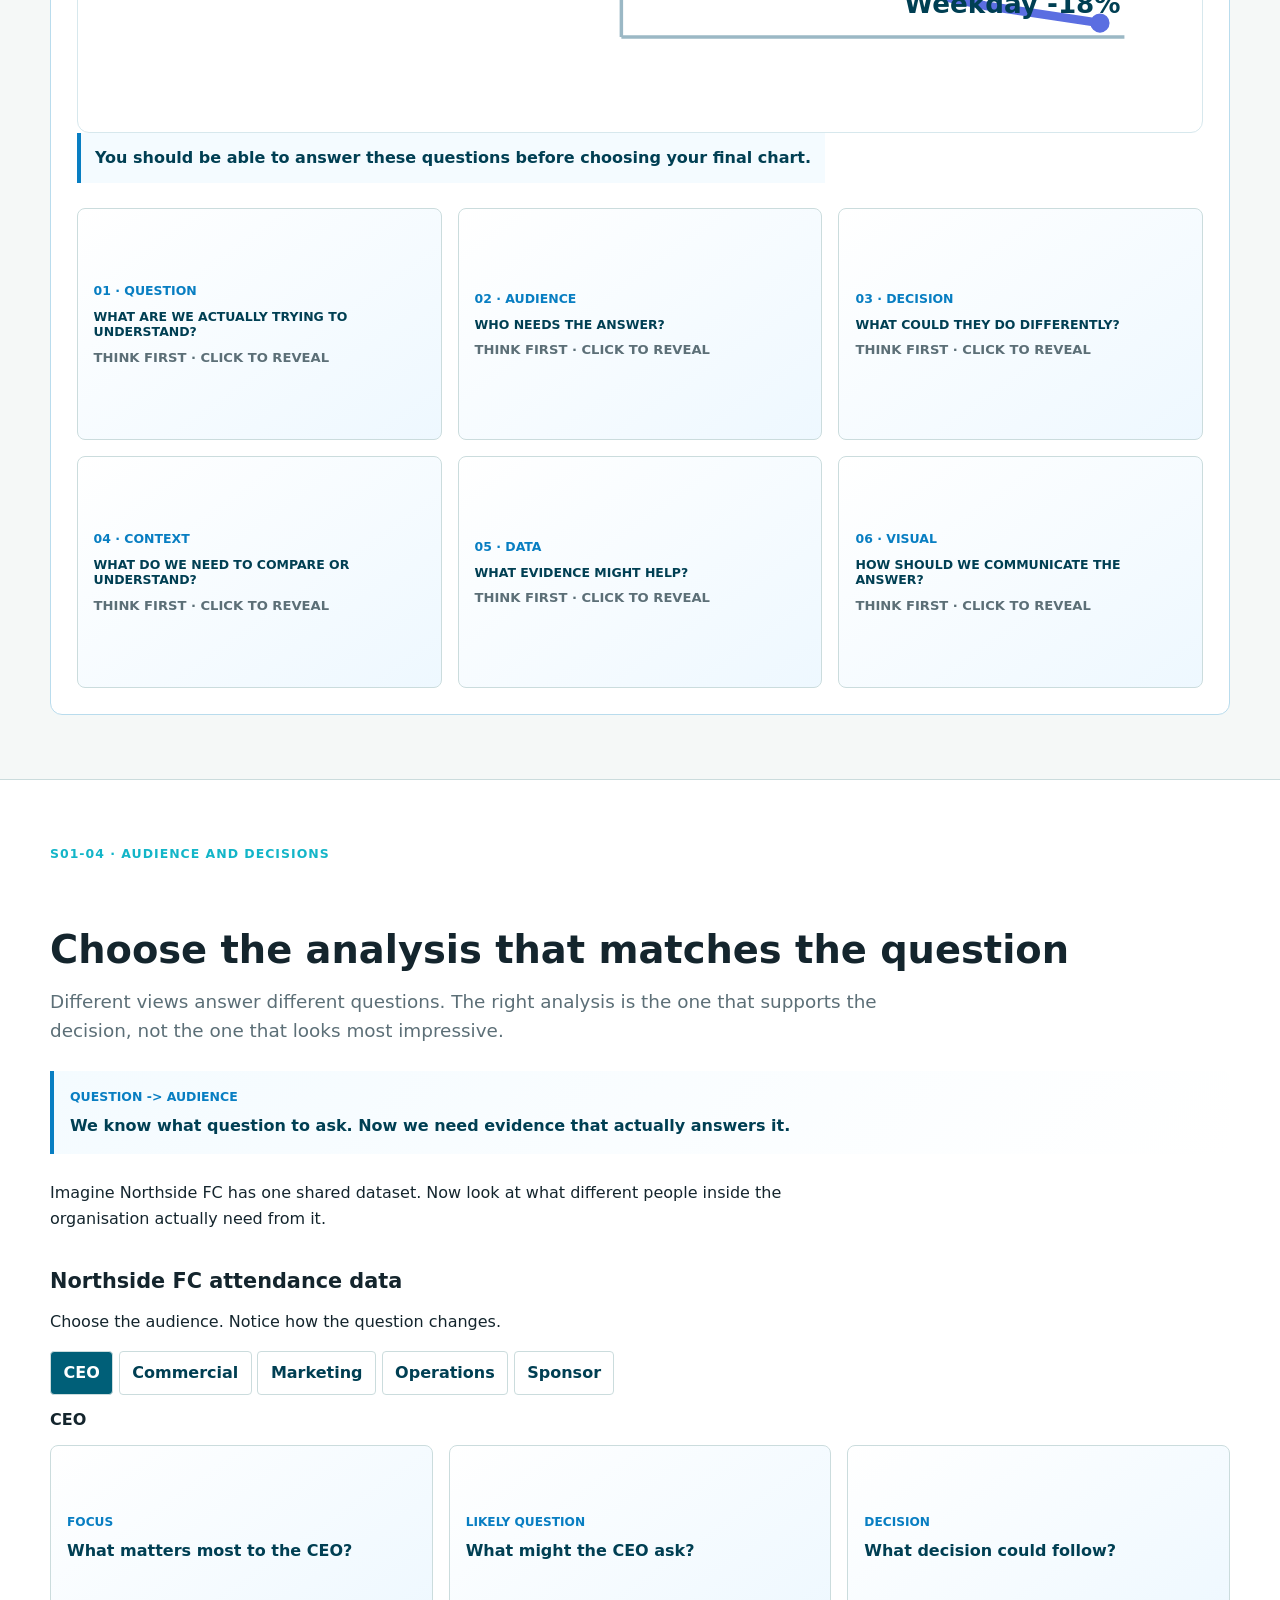
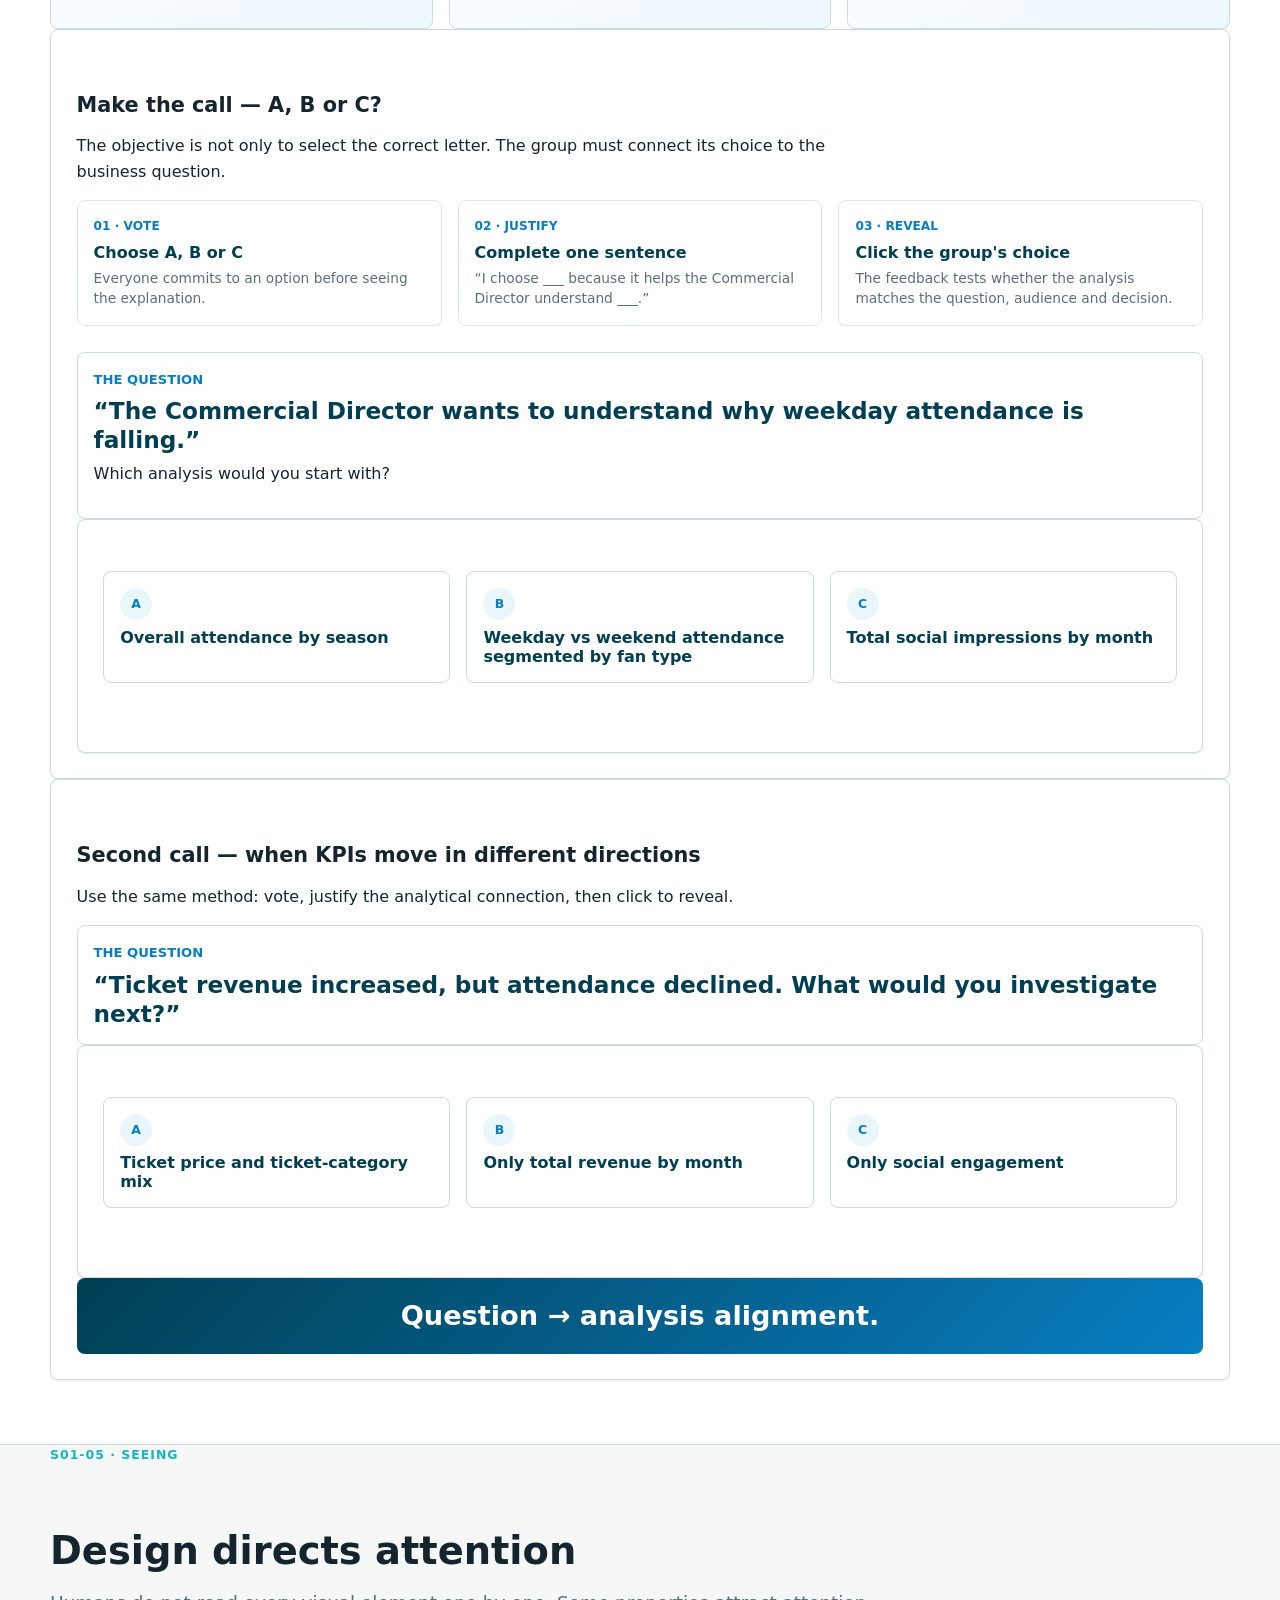
==== commit d85ac9d5: "Publish sanitized student site from 6314cd22e3a4153ea0f3f9a37b288f84e649985d" ====
--- a/sessions/session-01/index.html
+++ b/sessions/session-01/index.html
@@ -16,7 +16,7 @@
       <div class="nav-links">
         <a href="../../index.html">Home</a>
         <a aria-current="page" href="index.html">Session 1</a>
-        <span class="publication-unavailable" aria-disabled="true" title="Coming soon">Next</span>
+        <a href="../session-02/index.html">Next</a>
       </div>
     </nav>
   </header>
@@ -1174,7 +1174,7 @@
           <p>Now that we know how to think about data visualisation, we will start using Tableau to build.</p>
           <p>Focus on understanding, not memorising: the same thinking process will guide the practical work.</p>
         </div>
-        <span class="button publication-unavailable" aria-disabled="true" title="Coming soon">Go to Session 2</span>
+        <a class="button" href="../session-02/index.html">Go to Session 2</a>
       </section>
     </section>
   </main>
--- a/assets/css/styles.css
+++ b/assets/css/styles.css
@@ -8642,6 +8642,49 @@
   margin: 0;
 }
 
+.demo-watch {
+  overflow: hidden;
+  border: 1px solid #8ecce4;
+  border-radius: var(--radius-md);
+  background: linear-gradient(135deg, #eefaff, #f7f5ff);
+}
+
+.demo-watch summary {
+  display: grid;
+  grid-template-columns: auto 1fr;
+  gap: .15rem .75rem;
+  align-items: center;
+  padding: .9rem 1rem;
+  color: var(--color-primary-dark);
+  cursor: pointer;
+  list-style: none;
+}
+
+.demo-watch summary::-webkit-details-marker { display: none; }
+.demo-watch summary::after { content: "+"; grid-column: 3; grid-row: 1 / span 2; font-size: 1.5rem; font-weight: 900; }
+.demo-watch[open] summary::after { content: "−"; }
+.demo-watch summary > span { grid-row: 1 / span 2; padding: .35rem .55rem; border-radius: 999px; background:#087ec2; color:#fff; font-size:.7rem; font-weight:900; letter-spacing:.06em; text-transform:uppercase; }
+.demo-watch summary > strong { align-self:end; }
+.demo-watch summary > em { color:#4d6470; font-size:.8rem; font-style:normal; }
+.demo-watch > div { padding: 0 1rem 1rem; border-top: 1px solid rgba(8,126,194,.16); }
+.demo-watch > div > p:first-child { margin-top: .85rem; }
+.demo-watch ol { margin-bottom: .75rem; padding-left: 1.35rem; }
+.demo-watch li + li { margin-top: .35rem; }
+.demo-watch .demo-check { padding:.7rem .8rem; border-left:4px solid #087ec2; border-radius:0 .45rem .45rem 0; background:#fff; }
+.demo-troubleshoot { margin:.85rem 0; padding:.75rem .85rem; border:1px solid #e4b85c; border-radius:.55rem; background:#fff8e8; }
+.demo-troubleshoot strong { color:#7a4b00; }
+.demo-troubleshoot p { margin:.2rem 0 0; }
+
+.hierarchy-recommendation-grid { display:grid; grid-template-columns:repeat(2,minmax(0,1fr)); gap:var(--space-md); margin-top:var(--space-md); }
+.hierarchy-recommendation-grid article { padding:var(--space-lg); border:1px solid #c7dfe9; border-radius:var(--radius-md); background:#fff; }
+.hierarchy-recommendation-grid article > span { color:#0872aa; font-size:.75rem; font-weight:900; letter-spacing:.08em; text-transform:uppercase; }
+.hierarchy-recommendation-grid .mini-flow { grid-template-columns:repeat(auto-fit,minmax(70px,auto)); }
+.hierarchy-recommendation-grid .mini-flow strong { padding:.4rem .65rem; border:1px solid #b9dced; border-radius:999px; color:#003f53; text-align:center; }
+.hierarchy-recommendation-grid p { margin-bottom:0; }
+.hierarchy-check { display:flex; flex-wrap:wrap; gap:.55rem; align-items:center; margin-top:var(--space-md); padding:var(--space-md); border-radius:var(--radius-md); background:#0b4261; color:#fff; }
+.hierarchy-check strong { margin-right:.25rem; }
+.hierarchy-check span { padding:.35rem .55rem; border:1px solid rgba(255,255,255,.25); border-radius:999px; font-size:.8rem; }
+
 .mini-flow,
 .before-after,
 .decision-aid {
@@ -9340,6 +9383,16 @@
   background: #fff;
 }
 
+.source-story-flow article {
+  display: grid;
+  gap: .35rem;
+}
+
+.source-story-flow article span,
+.source-story-flow article strong {
+  display: block;
+}
+
 .source-file-row {
   display: flex;
   flex-wrap: wrap;
@@ -9357,6 +9410,154 @@
   font-style: normal;
   font-weight: 900;
 }
+
+.s04-dataset-bridge,
+.s04-opening-story,
+.s04-triage-steps {
+  display: grid;
+  gap: var(--space-md);
+  margin-top: var(--space-lg);
+}
+
+.s04-dataset-bridge {
+  grid-template-columns: minmax(0, 1fr) auto minmax(0, 1fr);
+  align-items: stretch;
+}
+
+.s04-dataset-bridge > div,
+.s04-opening-story article,
+.s04-triage-steps article {
+  padding: var(--space-md);
+  border: 1px solid #b9dced;
+  border-radius: var(--radius-md);
+  background: #fff;
+}
+
+.s04-dataset-bridge > b,
+.s04-opening-story > i {
+  align-self: center;
+  color: #087ec2;
+  font-style: normal;
+  font-weight: 900;
+  text-align: center;
+  text-transform: uppercase;
+}
+
+.s04-dataset-bridge span,
+.s04-opening-story span {
+  display: block;
+  color: #087ec2;
+  font-size: .74rem;
+  font-weight: 900;
+  letter-spacing: .05em;
+  text-transform: uppercase;
+}
+
+.s04-dataset-bridge strong,
+.s04-opening-story strong,
+.s04-triage-steps strong {
+  display: block;
+  margin: .35rem 0;
+  color: #003f53;
+}
+
+.s04-dataset-bridge p,
+.s04-opening-story p,
+.s04-triage-steps p { margin-bottom: 0; }
+.s04-selected-file { display:flex; justify-content:space-between; gap:var(--space-lg); align-items:center; margin:var(--space-lg) 0; padding:var(--space-lg); border:1px solid #8ecce4; border-radius:var(--radius-lg); background:linear-gradient(135deg,#eefaff,#f6f3ff); }
+.s04-selected-file span { display:block; color:#0872aa; font-size:.75rem; font-weight:900; letter-spacing:.08em; text-transform:uppercase; }
+.s04-selected-file strong { display:block; margin:.25rem 0; color:#003f53; font-size:1.2rem; }
+.s04-selected-file p { margin:0; }
+.s04-workbook-explainer { display:grid; grid-template-columns:repeat(3,minmax(0,1fr)); gap:var(--space-md); margin:var(--space-md) 0 var(--space-xl); }
+.s04-workbook-explainer > div { padding:var(--space-lg); border:1px solid #c7dfe9; border-radius:var(--radius-md); background:#fff; box-shadow:var(--shadow-sm); }
+.s04-workbook-explainer span { display:block; color:#0872aa; font-size:.75rem; font-weight:900; letter-spacing:.06em; text-transform:uppercase; }
+.s04-workbook-explainer strong { display:block; margin:.35rem 0; color:#003f53; }
+.s04-workbook-explainer p { margin:0; }
+.s04-one-shot-guide { display:grid; grid-template-columns:repeat(2,minmax(0,1fr)); gap:.65rem; margin-top:var(--space-md); }
+.s04-one-shot-guide article { display:grid; grid-template-columns:auto 1fr; column-gap:.65rem; padding:.75rem; border:1px solid #c7dfe9; border-radius:var(--radius-sm); background:rgba(255,255,255,.85); }
+.s04-one-shot-guide article > span { grid-row:1 / span 2; display:grid; place-items:center; width:1.75rem; height:1.75rem; border-radius:50%; background:#087ec2; color:#fff; font-weight:900; }
+.s04-one-shot-guide p { margin:.15rem 0 0; }
+
+.s04-opening-story {
+  grid-template-columns: minmax(0, 1fr) auto minmax(0, 1fr) auto minmax(0, 1fr) auto minmax(0, 1fr);
+  align-items: stretch;
+}
+
+.s04-opening-story article.risk { border-color: #d89b72; background: #fff8f2; }
+.s04-opening-story article.result { border-color: #d36b73; background: #fff3f4; }
+
+.s04-instructor-script {
+  margin-top: var(--space-md);
+  padding: var(--space-md);
+  border-left: 4px solid #087ec2;
+  border-radius: 0 var(--radius-md) var(--radius-md) 0;
+  background: #eef8ff;
+}
+
+.s04-instructor-script summary { color: #003f53; font-weight: 900; cursor: pointer; }
+.s04-instructor-script p { margin: var(--space-md) 0 0; }
+
+.s04-class-purpose,
+.s04-inspection-challenges {
+  margin-top: var(--space-xl);
+  padding: var(--space-xl);
+  border: 1px solid #b9dced;
+  border-radius: var(--radius-lg);
+  background: linear-gradient(135deg, #f4fbff, #fff);
+}
+
+.s04-purpose-flow {
+  display: grid;
+  grid-template-columns: minmax(0, 1fr) auto minmax(0, 1fr) auto minmax(0, 1fr) auto minmax(0, 1fr);
+  gap: var(--space-md);
+  align-items: stretch;
+  margin-top: var(--space-lg);
+}
+
+.s04-purpose-flow article {
+  padding: var(--space-md);
+  border: 1px solid #d7e8ed;
+  border-radius: var(--radius-md);
+  background: #fff;
+}
+
+.s04-purpose-flow span {
+  display: block;
+  color: #087ec2;
+  font-size: .74rem;
+  font-weight: 900;
+  letter-spacing: .05em;
+  text-transform: uppercase;
+}
+
+.s04-purpose-flow strong { display: block; margin: .35rem 0; color: #003f53; }
+.s04-purpose-flow p { margin: 0; }
+.s04-purpose-flow i { align-self: center; color: #087ec2; font-style: normal; font-weight: 900; }
+
+.s04-challenge-head {
+  display: grid;
+  grid-template-columns: 1fr auto;
+  gap: var(--space-md);
+  align-items: end;
+  margin-bottom: var(--space-lg);
+}
+
+.s04-challenge-head > strong {
+  padding: .45rem .7rem;
+  border-radius: 999px;
+  background: #0b4261;
+  color: #fff;
+  font-size: .75rem;
+  text-transform: uppercase;
+}
+
+.s04-inspection-challenges .field-reveal-card { min-height: 12.5rem; }
+.s04-inspection-challenges .field-front small,
+.s04-inspection-challenges .field-back small { color: #087ec2; font-weight: 900; text-transform: uppercase; }
+
+.s04-triage-steps { grid-template-columns: repeat(3, minmax(0, 1fr)); }
+.s04-triage-steps article { position: relative; padding-top: 2.7rem; }
+.s04-triage-steps article > span { position: absolute; top: .75rem; left: .75rem; display:grid; place-items:center; width:1.45rem; height:1.45rem; border-radius:50%; background:#0b4261; color:#fff; font-size:.75rem; font-weight:900; }
 
 .method-sketch {
   display: flex;
@@ -10586,6 +10787,107 @@
   grid-template-columns: repeat(3, minmax(0, 1fr));
 }
 
+.line-date-comparison {
+  grid-template-columns: repeat(2, minmax(0, 1fr));
+}
+
+.s03-build-along {
+  display: grid;
+  grid-template-columns: auto 1fr auto;
+  gap: var(--space-md);
+  align-items: center;
+  margin: var(--space-md) 0 var(--space-lg);
+  padding: var(--space-md);
+  border: 1px solid #87bad4;
+  border-radius: var(--radius-md);
+  background: linear-gradient(135deg, #e8f8f8, #f4fbff);
+}
+
+.s03-build-along strong { color: #003f53; }
+.s03-build-along p { margin: 0; }
+
+.s03-build-along span {
+  padding: .45rem .7rem;
+  border-radius: 999px;
+  background: #0b4261;
+  color: #fff;
+  font-size: .72rem;
+  font-weight: 900;
+  text-transform: uppercase;
+}
+
+.s03-individual-deliverable {
+  display: grid;
+  grid-template-columns: 1fr 1fr;
+  gap: var(--space-md);
+  margin-bottom: var(--space-lg);
+}
+
+.s03-individual-deliverable > div {
+  padding: var(--space-lg);
+  border: 1px solid #b9dced;
+  border-radius: var(--radius-md);
+  background: #fff;
+  box-shadow: var(--shadow-sm);
+}
+
+.s03-individual-deliverable span {
+  display: block;
+  color: #087ec2;
+  font-size: .74rem;
+  font-weight: 900;
+  letter-spacing: .06em;
+  text-transform: uppercase;
+}
+
+.s03-individual-deliverable strong {
+  display: block;
+  margin: .4rem 0;
+  color: #003f53;
+}
+
+.s03-individual-deliverable ul {
+  margin: .5rem 0 0;
+  padding-left: 1.2rem;
+}
+
+.s03-publish-gate {
+  display: grid;
+  grid-template-columns: minmax(15rem, .75fr) minmax(0, 1.25fr);
+  gap: var(--space-md);
+  margin: var(--space-lg) 0;
+  padding: var(--space-lg);
+  border: 1px solid #87bad4;
+  border-radius: var(--radius-lg);
+  background: linear-gradient(135deg, #e8f8f8, #f4fbff);
+}
+
+.s03-publish-gate > div {
+  padding: var(--space-md);
+  border-radius: var(--radius-md);
+  background: rgba(255, 255, 255, .86);
+}
+
+.s03-publish-gate span {
+  display: block;
+  color: #087ec2;
+  font-size: .74rem;
+  font-weight: 900;
+  letter-spacing: .06em;
+  text-transform: uppercase;
+}
+
+.s03-publish-gate strong {
+  display: block;
+  margin: .4rem 0;
+  color: #003f53;
+  font-size: clamp(1rem, 2vw, 1.3rem);
+}
+
+.s03-publish-gate p,
+.s03-publish-gate ol { margin-bottom: 0; }
+.s03-publish-gate ol { padding-left: 1.25rem; }
+
 .chart-family-bridge,
 .bar-decision-aid > div {
   display: grid;
@@ -10650,6 +10952,272 @@
 
 .demo-task-stack li {
   margin: .22rem 0;
+}
+
+.s03-encoding-lab {
+  margin: var(--space-xl) 0;
+  padding: var(--space-lg);
+  border: 1px solid #87bad4;
+  border-radius: var(--radius-lg);
+  background: linear-gradient(145deg, #f4fbff, #fff);
+}
+
+.s03-encoding-cases {
+  display: grid;
+  grid-template-columns: repeat(2, minmax(0, 1fr));
+  gap: var(--space-md);
+  margin-top: var(--space-lg);
+}
+
+.s03-encoding-cases article {
+  padding: var(--space-md);
+  border: 1px solid #b9dced;
+  border-radius: var(--radius-md);
+  background: #fff;
+}
+
+.s03-encoding-cases article > span {
+  color: #087ec2;
+  font-size: .74rem;
+  font-weight: 900;
+  letter-spacing: .06em;
+  text-transform: uppercase;
+}
+
+.s03-encoding-cases h4 { margin: .4rem 0; color: var(--color-primary-dark); }
+.s03-encoding-cases details { margin-top: var(--space-md); }
+
+.s03-answer-chart {
+  margin: .75rem 0;
+  padding: .45rem;
+  border: 1px solid #d7e9f4;
+  border-radius: var(--radius-md);
+  background: #f7fbfe;
+}
+
+.s03-answer-chart svg { display:block; width:100%; height:auto; max-height:12rem; }
+.s03-answer-chart .axis { fill:none; stroke:#527284; stroke-width:2; }
+.s03-answer-chart .actual { fill:none; stroke:#087ec2; stroke-width:5; stroke-linecap:round; stroke-linejoin:round; }
+.s03-answer-chart .forecast { fill:none; stroke:#13b5c8; stroke-width:5; stroke-dasharray:9 7; stroke-linecap:round; }
+.s03-answer-chart .cut { stroke:#87bad4; stroke-width:2; stroke-dasharray:4 4; }
+.s03-answer-chart text { fill:#527284; font-size:10px; font-weight:800; }
+.s03-answer-chart rect { fill:#087ec2; rx:3; }
+.s03-answer-chart.map .land { fill:#d9edf7; stroke:#87bad4; stroke-width:2; }
+.s03-answer-chart.map circle { fill:rgba(8,126,194,.62); stroke:#005f78; stroke-width:2; }
+.s03-answer-chart.target rect { fill:#87bad4; }
+.s03-answer-chart.target rect.alert { fill:#b42318; }
+.s03-answer-chart .target-line { stroke:#003f53; stroke-width:3; stroke-dasharray:7 5; }
+
+.s03-chart-question-grid details {
+  margin-top: .35rem;
+  padding-top: .7rem;
+  border-top: 1px solid #d7e9f4;
+}
+
+.s03-chart-question-grid summary {
+  color:#005f78;
+  font-weight:900;
+  cursor:pointer;
+}
+
+.s03-chart-question-grid details p { margin-top:.65rem; }
+
+.s03-guided-reveal {
+  margin: 0 0 var(--space-lg);
+  padding: var(--space-md);
+  border: 1px solid #87bad4;
+  border-radius: var(--radius-md);
+  background: #fff;
+  box-shadow: var(--shadow-sm);
+}
+
+.s03-guided-reveal summary {
+  color:#005f78;
+  font-weight:900;
+  cursor:pointer;
+}
+
+.s03-guided-reveal ol {
+  display:grid;
+  grid-template-columns:repeat(2,minmax(0,1fr));
+  gap:.65rem var(--space-lg);
+  margin:var(--space-md) 0 0;
+  padding-left:1.4rem;
+}
+
+.s03-guided-reveal li { padding:.25rem 0; }
+
+.cause-effect-grid { grid-template-columns: repeat(3, minmax(0, 1fr)); }
+
+.demo-card details.demo-reveal {
+  margin-top: var(--space-md);
+  padding: .7rem .8rem;
+  border: 1px solid #b9dced;
+  border-radius: var(--radius-md);
+  background: #f4fbff;
+}
+
+.demo-card details.demo-reveal summary {
+  color: #005f78;
+  font-weight: 900;
+  cursor: pointer;
+}
+
+.demo-card details.demo-reveal[open] summary { margin-bottom: .7rem; }
+
+.s03-student-sprint {
+  margin: var(--space-xl) 0;
+  padding: var(--space-xl);
+  border: 1px solid #87bad4;
+  border-radius: var(--radius-lg);
+  background: linear-gradient(145deg, #f4fbff, #fff);
+  box-shadow: 0 16px 36px rgb(0 63 83 / .09);
+}
+
+.s03-sprint-head {
+  display: grid;
+  grid-template-columns: minmax(0, 1fr) auto;
+  gap: var(--space-lg);
+  align-items: center;
+  margin-bottom: var(--space-lg);
+}
+
+.s03-sprint-head h3,
+.s03-sprint-head p { margin-bottom: .45rem; }
+
+.s03-sprint-head > strong {
+  display: grid;
+  place-items: center;
+  min-width: 7.5rem;
+  padding: .8rem 1rem;
+  border-radius: var(--radius-md);
+  background: #0b4261;
+  color: #fff;
+  font-size: .78rem;
+  letter-spacing: .06em;
+  text-transform: uppercase;
+}
+
+.s03-sprint-head > strong span {
+  color: #9ee9f7;
+  font-size: 2rem;
+  line-height: 1;
+}
+
+.s03-sprint-grid {
+  display: grid;
+  grid-template-columns: repeat(3, minmax(0, 1fr));
+  gap: var(--space-md);
+}
+
+.s03-problem-brief {
+  display: grid;
+  grid-template-columns: auto minmax(0, 1.5fr) minmax(0, 1fr);
+  gap: var(--space-md);
+  align-items: start;
+  margin-bottom: var(--space-lg);
+  padding: var(--space-md);
+  border-left: 4px solid #13b5c8;
+  border-radius: 0 var(--radius-md) var(--radius-md) 0;
+  background: #e8f8f8;
+}
+
+.s03-problem-brief span {
+  color: #005f78;
+  font-size: .74rem;
+  font-weight: 900;
+  letter-spacing: .06em;
+  text-transform: uppercase;
+}
+
+.s03-problem-brief p { margin: 0; }
+
+.s03-sprint-grid.two { grid-template-columns: repeat(2, minmax(0, 1fr)); }
+
+.s03-sprint-grid > article {
+  display: flex;
+  flex-direction: column;
+  min-width: 0;
+  padding: var(--space-lg);
+  border: 1px solid #b9dced;
+  border-top: 4px solid #087ec2;
+  border-radius: var(--radius-md);
+  background: #fff;
+  box-shadow: var(--shadow-sm);
+}
+
+.s03-sprint-grid > article > span,
+.s03-duel span {
+  color: #087ec2;
+  font-size: .74rem;
+  font-weight: 900;
+  letter-spacing: .06em;
+  text-transform: uppercase;
+}
+
+.s03-sprint-grid h4 { margin: .45rem 0; color: var(--color-primary-dark); }
+.s03-sprint-grid ol,
+.s03-sprint-grid ul { padding-left: 1.2rem; }
+.s03-sprint-grid details { margin-top: auto; padding-top: .65rem; }
+
+.s03-output {
+  margin-top: auto;
+  padding: .75rem;
+  border-radius: .55rem;
+  background: #e8f5fc;
+  color: #003f53;
+}
+
+.s03-duel {
+  margin-top: var(--space-md);
+  padding: var(--space-md);
+  border-left: 4px solid #13b5c8;
+  border-radius: 0 var(--radius-md) var(--radius-md) 0;
+  background: #e8f8f8;
+}
+
+.s03-duel p { margin: .35rem 0 0; }
+.s03-student-sprint > .activity { margin-bottom: 0; }
+
+@media (max-width: 900px) {
+  .s04-build-along,
+  .s04-model-answer,
+  .s04-failure-grid,
+  .s04-opening-story,
+  .s04-purpose-flow { grid-template-columns: 1fr; }
+  .s04-workbook-explainer { grid-template-columns:1fr; }
+  .s04-build-along span { width: max-content; }
+  .s04-model-answer i { justify-self: center; transform: rotate(90deg); }
+  .s04-model-answer article:last-child { grid-column: auto; }
+  .s04-opening-story > i { transform: rotate(90deg); }
+  .s04-purpose-flow > i { justify-self: center; transform: rotate(90deg); }
+  .s04-triage-steps { grid-template-columns: repeat(2, minmax(0, 1fr)); }
+  .cause-effect-grid { grid-template-columns: repeat(2, minmax(0, 1fr)); }
+  .s03-problem-brief { grid-template-columns: 1fr; }
+  .s03-build-along { grid-template-columns: 1fr; }
+  .s03-build-along span { width: max-content; }
+  .s03-sprint-grid,
+  .s03-sprint-grid.two { grid-template-columns: 1fr; }
+}
+
+@media (max-width: 680px) {
+  .s04-reveal-grid,
+  .s04-one-shot,
+  .s04-failure-head,
+  .s04-dataset-bridge,
+  .s04-triage-steps,
+  .s04-challenge-head { grid-template-columns: 1fr; }
+  .s04-one-shot-guide { grid-template-columns:1fr; }
+  .s04-selected-file { align-items:flex-start; flex-direction:column; }
+  .s04-one-shot details { grid-column: auto; }
+  .s04-dataset-bridge > b { transform: rotate(90deg); }
+  .cause-effect-grid,
+  .s03-encoding-cases { grid-template-columns: 1fr; }
+  .s03-student-sprint { padding: var(--space-lg); }
+  .s03-sprint-head { grid-template-columns: 1fr; }
+  .s03-sprint-head > strong { justify-self: start; }
+  .s03-individual-deliverable { grid-template-columns: 1fr; }
+  .s03-publish-gate { grid-template-columns: 1fr; }
 }
 
 .encoding-mini,
@@ -11024,6 +11592,10 @@
   gap: var(--space-md);
 }
 
+.cause-effect-grid {
+  grid-template-columns: repeat(3, minmax(0, 1fr));
+}
+
 .dashboard-slow-split article {
   display: grid;
   gap: .45rem;
@@ -11092,10 +11664,19 @@
 }
 
 .cause-effect-grid b,
-.symptom-diagnostic-grid b {
+.symptom-diagnostic-grid b,
+.diagnostic-flow b {
   color: #274d9b;
   font-size: .72rem;
   text-transform: uppercase;
+}
+
+@media (max-width: 900px) {
+  .cause-effect-grid { grid-template-columns: repeat(2, minmax(0, 1fr)); }
+}
+
+@media (max-width: 680px) {
+  .cause-effect-grid { grid-template-columns: 1fr; }
 }
 
 .impact-matrix {
@@ -11121,6 +11702,26 @@
   font-weight: 900;
   letter-spacing: .04em;
   text-transform: uppercase;
+}
+
+.impact-matrix > div {
+  grid-template-columns: repeat(6, minmax(0, 1fr));
+}
+
+.impact-matrix > div > article { grid-column: span 2; }
+.impact-matrix > div > article:nth-child(4) { grid-column: 2 / span 2; }
+.impact-matrix > div > article:nth-child(5) { grid-column: 4 / span 2; }
+
+@media (max-width: 900px) {
+  .impact-matrix > div { grid-template-columns: repeat(2,minmax(0,1fr)); }
+  .impact-matrix > div > article,
+  .impact-matrix > div > article:nth-child(4),
+  .impact-matrix > div > article:nth-child(5) { grid-column:auto; }
+  .s03-guided-reveal ol { grid-template-columns:1fr; }
+}
+
+@media (max-width: 680px) {
+  .impact-matrix > div { grid-template-columns:1fr; }
 }
 
 .encoding-mini.baseline {
@@ -11527,6 +12128,47 @@
   margin: 0;
 }
 
+.s04-build-along { display:grid; grid-template-columns:auto 1fr auto; gap:var(--space-md); align-items:center; margin:var(--space-md) 0 var(--space-lg); padding:var(--space-md); border:1px solid #87bad4; border-radius:var(--radius-md); background:linear-gradient(135deg,#e8f8f8,#f4fbff); }
+.s04-build-along strong { color:#003f53; }
+.s04-build-along p { margin:0; }
+.s04-build-along span { padding:.45rem .7rem; border-radius:999px; background:#0b4261; color:#fff; font-size:.72rem; font-weight:900; text-transform:uppercase; }
+
+.s04-guided-reveal,
+.s04-answer-reveal { margin-top:var(--space-md); border:1px solid #87bad4; border-radius:var(--radius-md); background:#f4fbff; }
+.s04-guided-reveal summary,
+.s04-answer-reveal summary { padding:var(--space-md); color:#003f53; font-weight:900; cursor:pointer; }
+.s04-guided-reveal ol,
+.s04-guided-reveal ul { display:grid; gap:.55rem; margin:0; padding:0 var(--space-xl) var(--space-lg) 2.8rem; }
+
+.s04-reveal-grid,
+.s04-model-answer,
+.s04-failure-grid { display:grid; grid-template-columns:repeat(2,minmax(0,1fr)); gap:var(--space-md); padding:0 var(--space-md) var(--space-md); }
+.s04-reveal-grid article,
+.s04-model-answer article,
+.s04-failure-grid article { padding:var(--space-md); border:1px solid #b9dced; border-radius:var(--radius-md); background:#fff; }
+.s04-reveal-grid span,
+.s04-model-answer span,
+.s04-failure-grid > article > span { display:block; color:#087ec2; font-size:.74rem; font-weight:900; letter-spacing:.05em; text-transform:uppercase; }
+.s04-reveal-grid strong,
+.s04-model-answer strong,
+.s04-failure-grid strong { display:block; margin:.35rem 0; color:#003f53; }
+.s04-model-answer { grid-template-columns:1fr auto 1fr auto 1fr; }
+.s04-model-answer i { align-self:center; color:#087ec2; font-style:normal; font-weight:900; }
+.s04-model-answer article:last-child { grid-column:1 / -1; }
+
+.s04-one-shot,
+.s04-failure-lab { margin:var(--space-xl) 0; padding:var(--space-xl); border:1px solid #87bad4; border-radius:var(--radius-lg); background:linear-gradient(135deg,#eef8ff,#fff); box-shadow:var(--shadow-sm); }
+.s04-one-shot { display:grid; grid-template-columns:1fr auto; gap:var(--space-md); align-items:start; }
+.s04-one-shot > strong,
+.s04-failure-head > strong { display:grid; justify-items:center; padding:.7rem 1rem; border-radius:var(--radius-md); background:#0b4261; color:#fff; text-transform:uppercase; }
+.s04-one-shot > strong span,
+.s04-failure-head > strong span { font-size:1.5rem; line-height:1; }
+.s04-one-shot details { grid-column:1 / -1; }
+.s04-failure-head { display:grid; grid-template-columns:1fr auto; gap:var(--space-md); align-items:start; margin-bottom:var(--space-lg); }
+.s04-failure-grid { grid-template-columns:repeat(3,minmax(0,1fr)); padding:0; }
+.s04-failure-grid details { margin-top:var(--space-md); }
+.s04-decision-cases details { margin-top:auto; }
+
 .relationship-diagram,
 .join-visual,
 .union-visual {
@@ -11602,6 +12244,17 @@
   grid-column: 1 / -1;
   width: fit-content;
 }
+
+.workshop-group-deadline { display:grid; grid-template-columns:minmax(0,1.1fr) minmax(18rem,.9fr); gap:var(--space-lg); align-items:center; margin:var(--space-xl) 0; padding:var(--space-xl); border:2px solid #087ec2; border-radius:var(--radius-lg); background:linear-gradient(135deg,#e8f8f8,#f4fbff 55%,#f7f5ff); box-shadow:var(--shadow-md); }
+.workshop-group-deadline h3 { margin-bottom:.55rem; color:#003f53; }
+.workshop-group-deadline-copy > p:last-of-type { margin-bottom:0; }
+.workshop-group-actions { display:flex; flex-wrap:wrap; gap:var(--space-md); align-items:center; margin-top:var(--space-lg); }
+.workshop-group-actions span { padding:.55rem .75rem; border-radius:999px; background:#0b4261; color:#fff; font-size:.78rem; font-weight:900; text-transform:uppercase; }
+.workshop-group-steps { display:grid; gap:.65rem; margin:0; padding:0; list-style:none; }
+.workshop-group-steps li { display:grid; grid-template-columns:auto 1fr; gap:.7rem; align-items:start; padding:var(--space-md); border:1px solid #b9dced; border-radius:var(--radius-md); background:rgba(255,255,255,.9); }
+.workshop-group-steps li > span { display:grid; place-items:center; width:1.7rem; height:1.7rem; border-radius:50%; background:#087ec2; color:#fff; font-weight:900; }
+.workshop-group-steps strong { color:#003f53; }
+.workshop-group-steps p { margin:.2rem 0 0; }
 
 .workshop-readiness-grid {
   margin-top: 0;
@@ -13042,6 +13695,7 @@
   .validation-gate,
   .data-pack-download,
   .cardinality-grid,
+  .workshop-group-deadline,
   .workshop-prep-panel,
   .workshop-readiness-grid {
     grid-template-columns: 1fr;
@@ -13533,6 +14187,7 @@
 
   .organise-map,
   .feature-deep-dive,
+  .hierarchy-recommendation-grid,
   .gsb-workflows,
   .guided-stepper,
   .fake-data-pane,
@@ -13694,6 +14349,12 @@
     display: none;
   }
 
+  .demo-watch summary { grid-template-columns:1fr auto; }
+  .demo-watch summary > span { grid-column:1; grid-row:auto; width:max-content; }
+  .demo-watch summary > strong,
+  .demo-watch summary > em { grid-column:1; }
+  .demo-watch summary::after { grid-column:2; grid-row:1 / span 3; }
+
   .activity-title-row {
     display: grid;
     align-items: start;
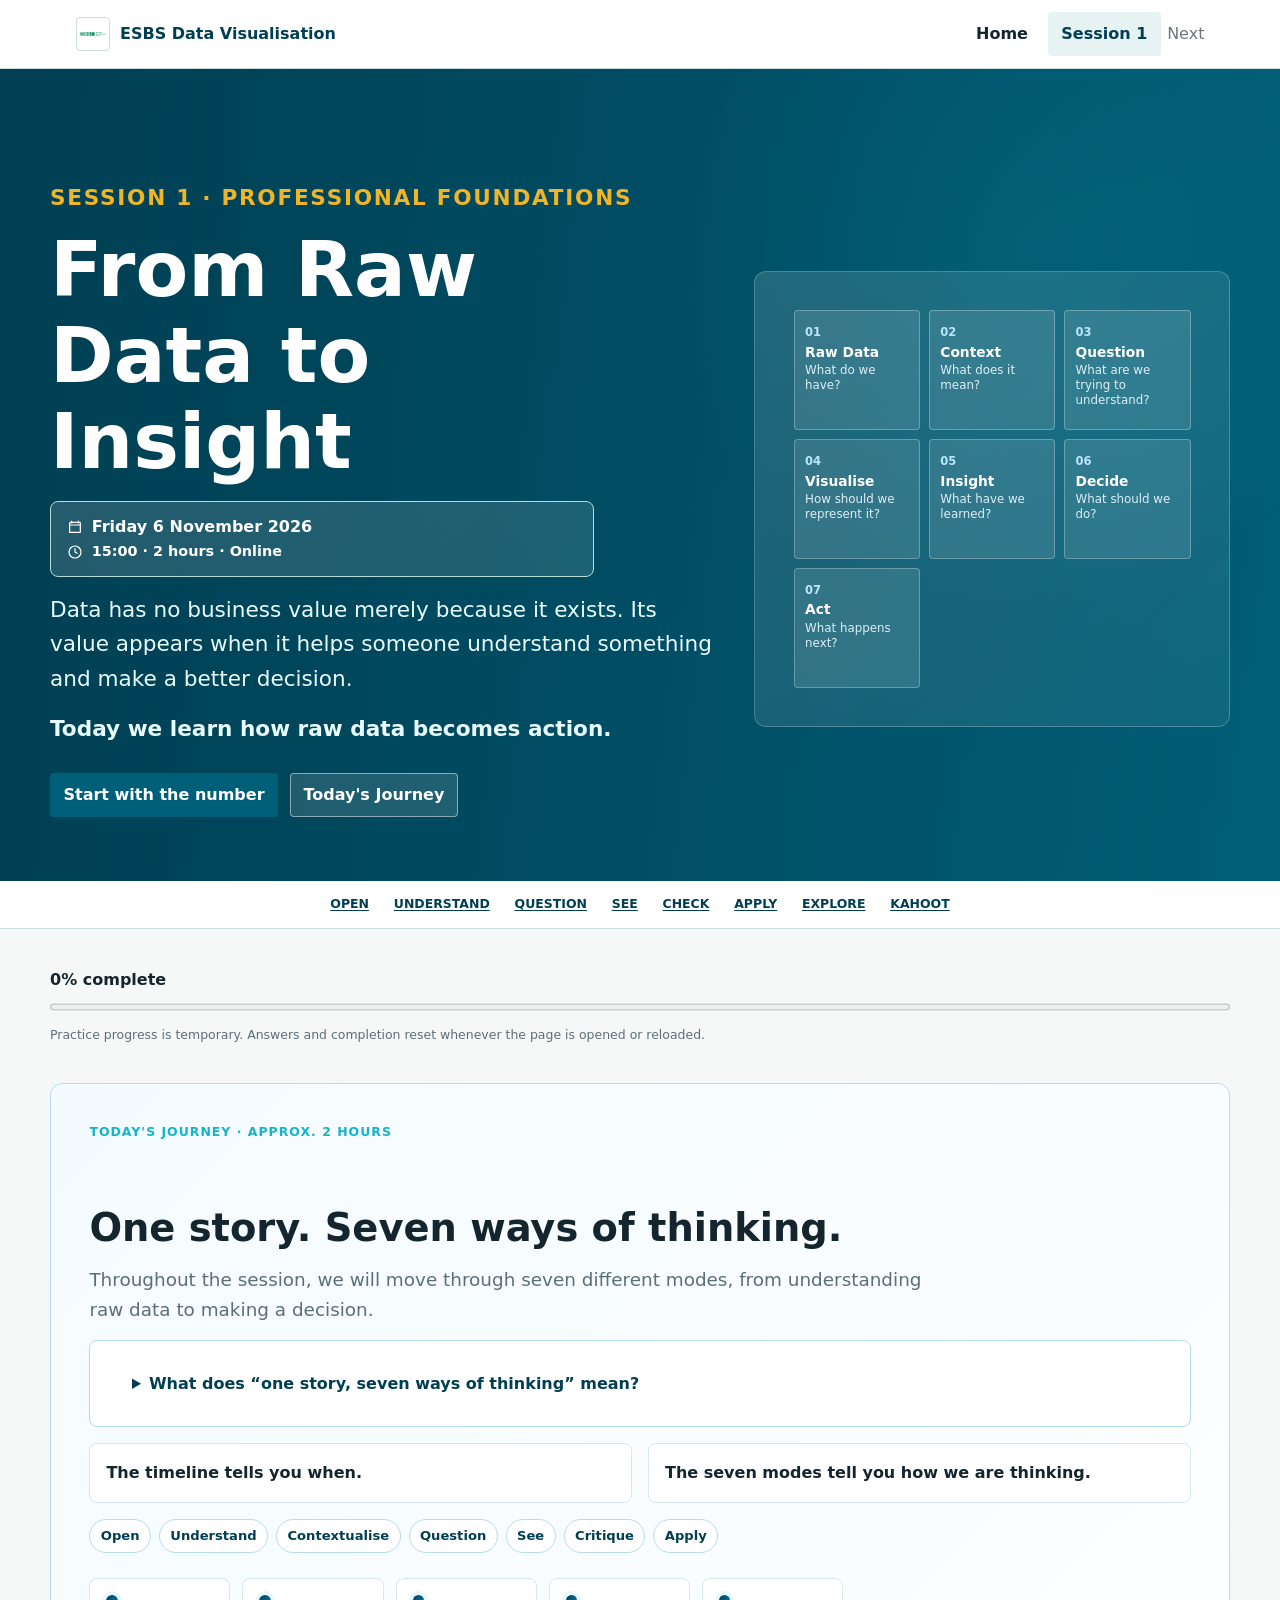
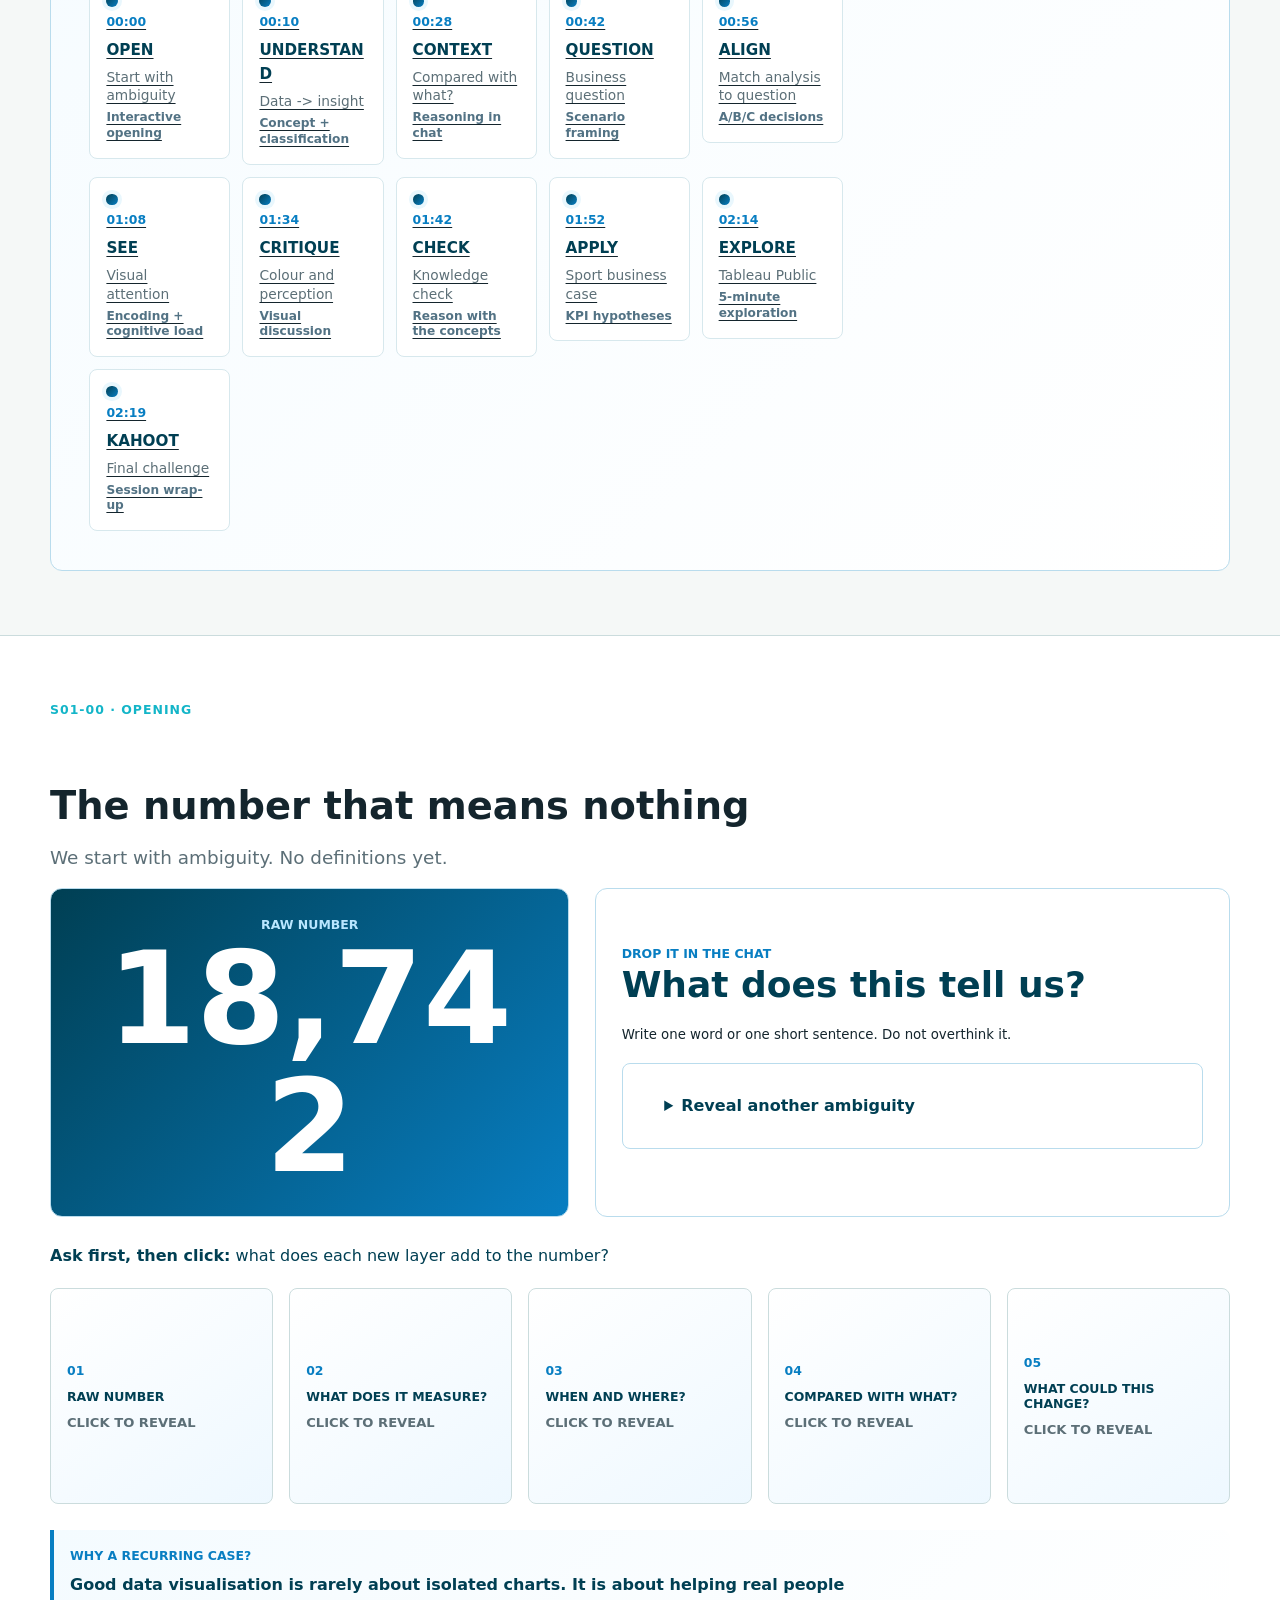
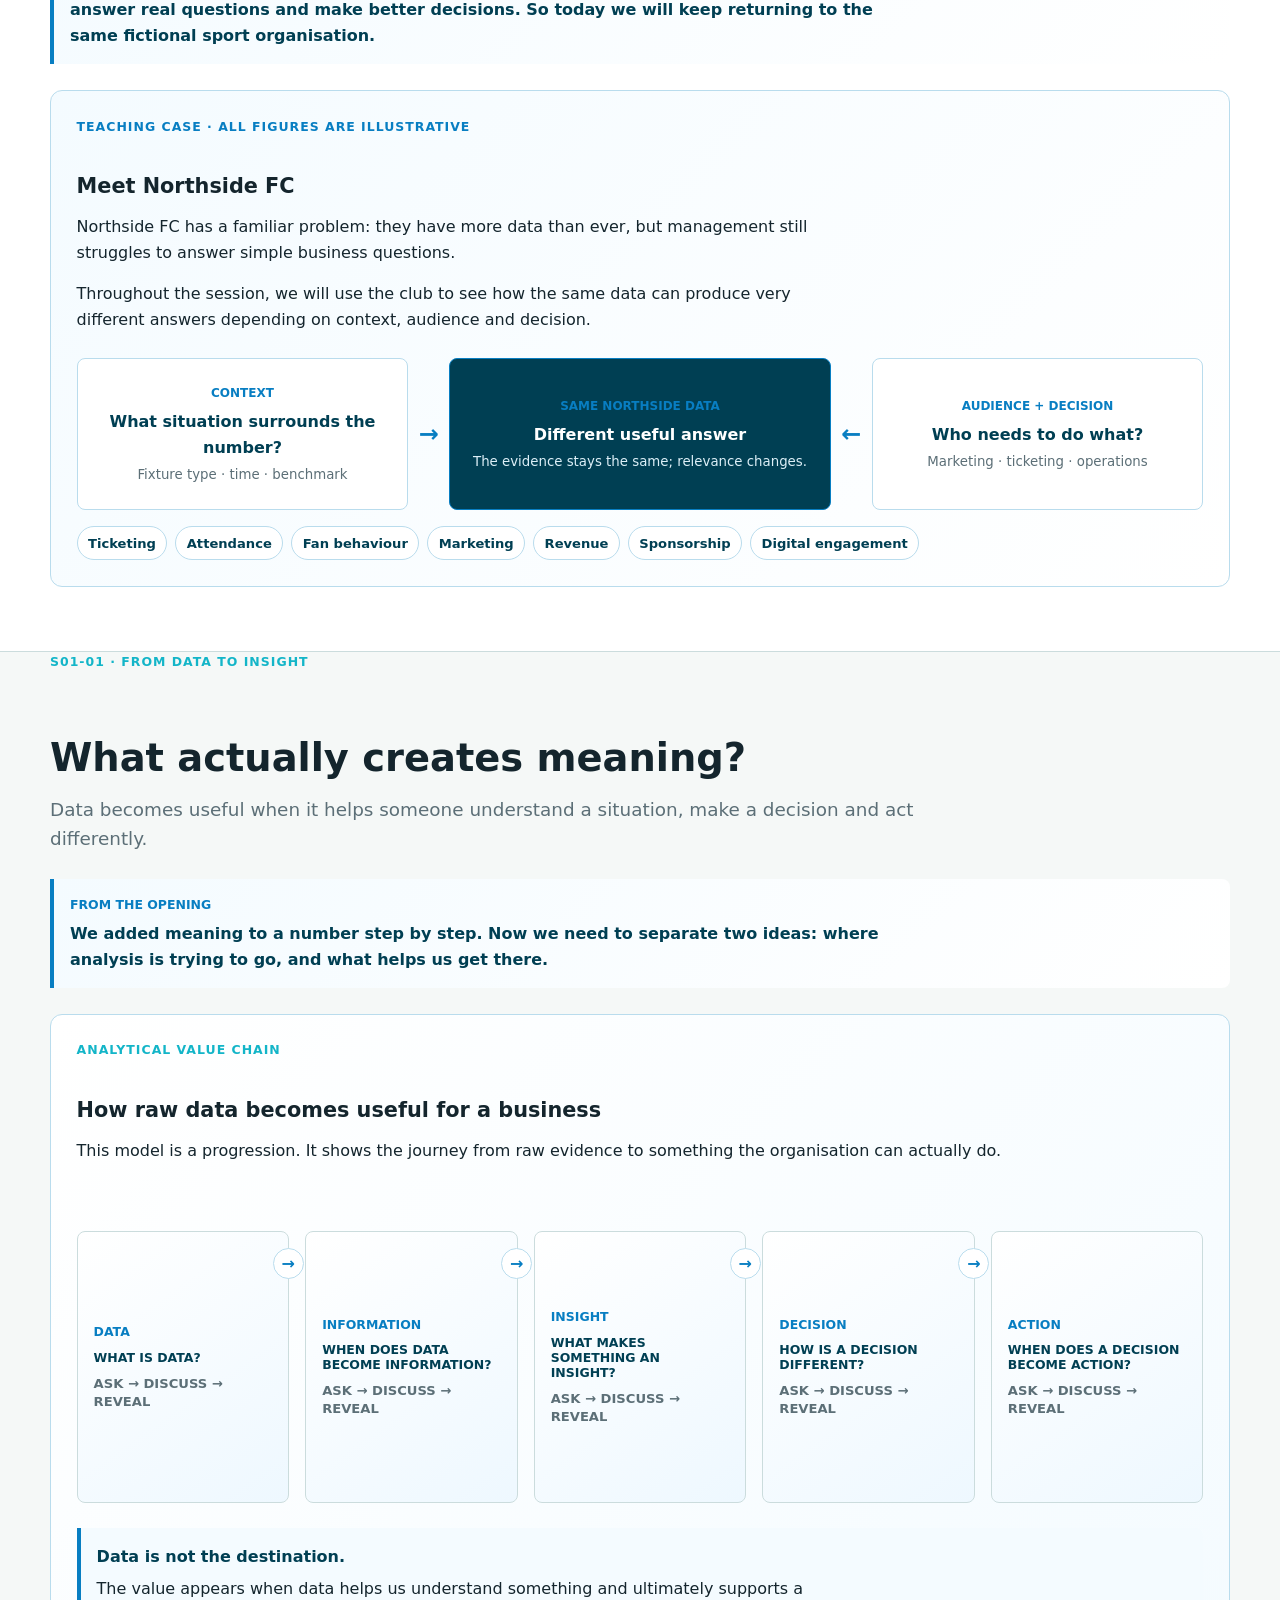
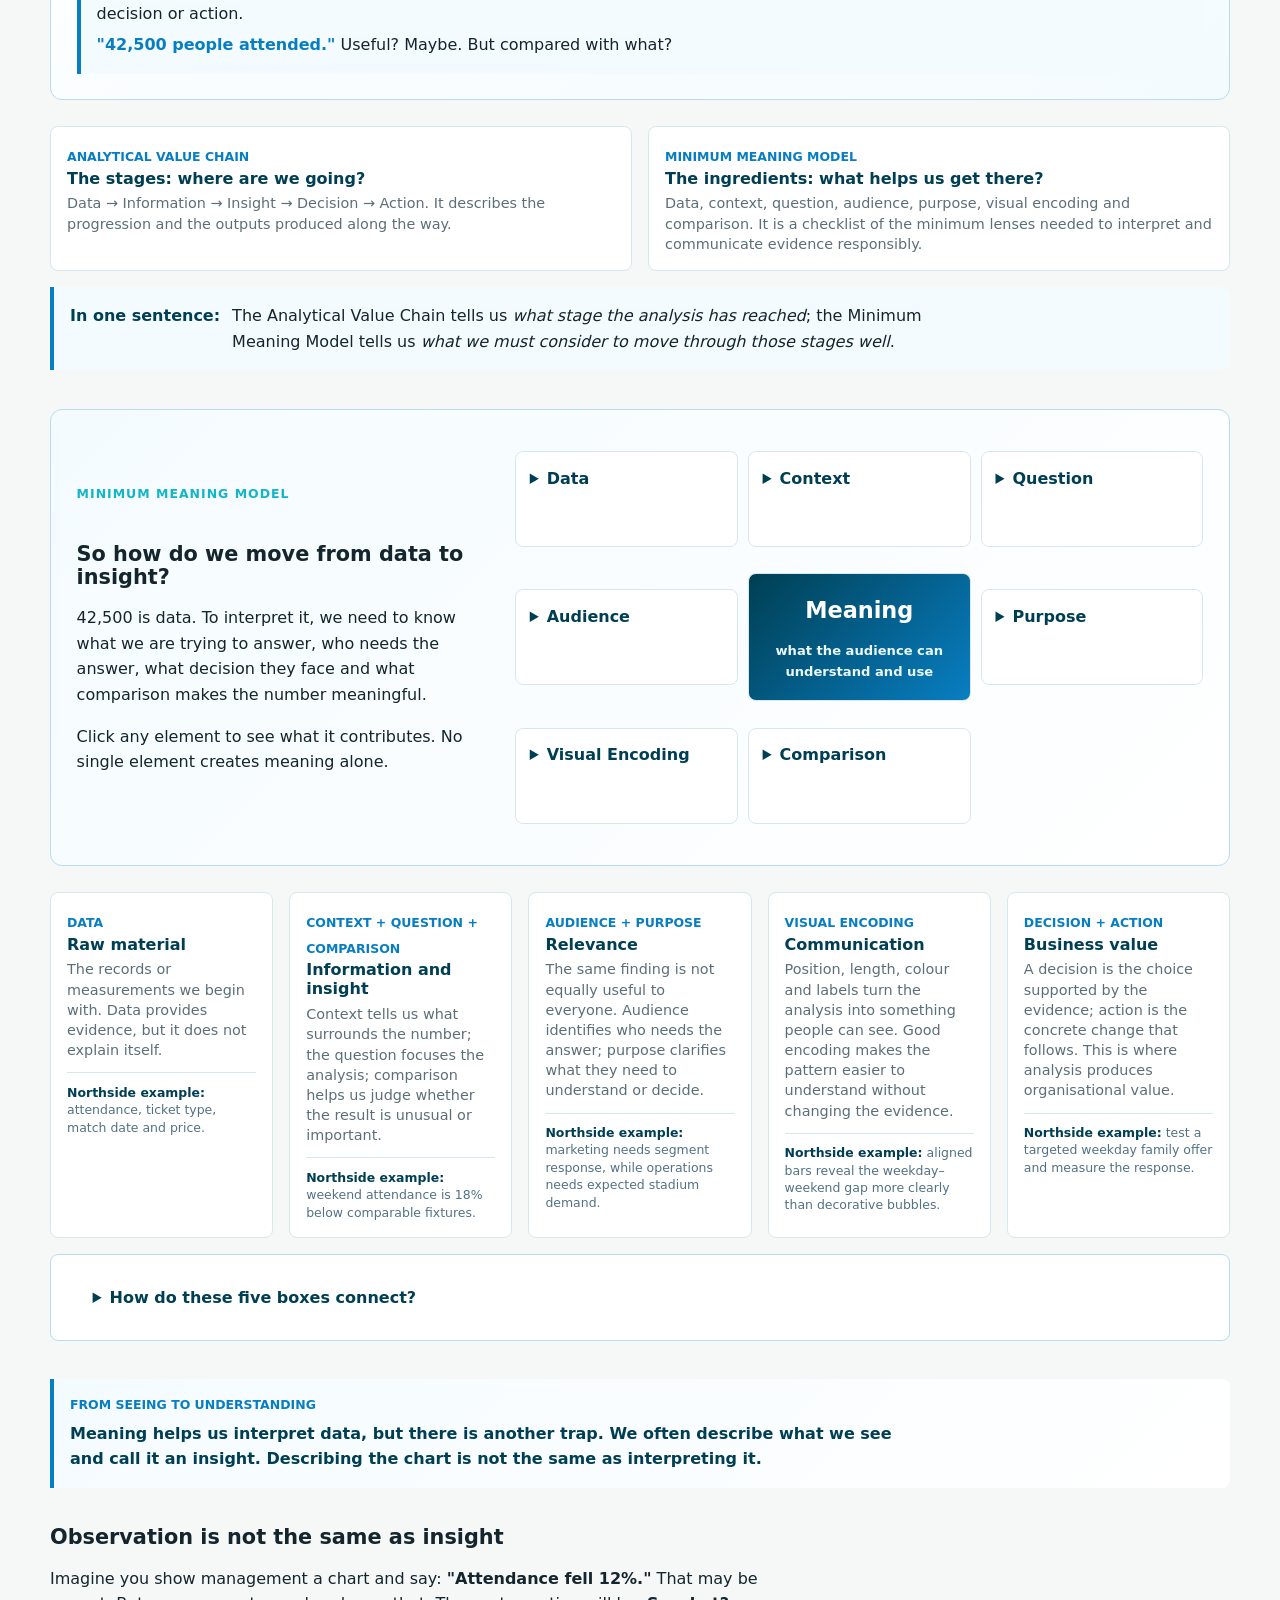
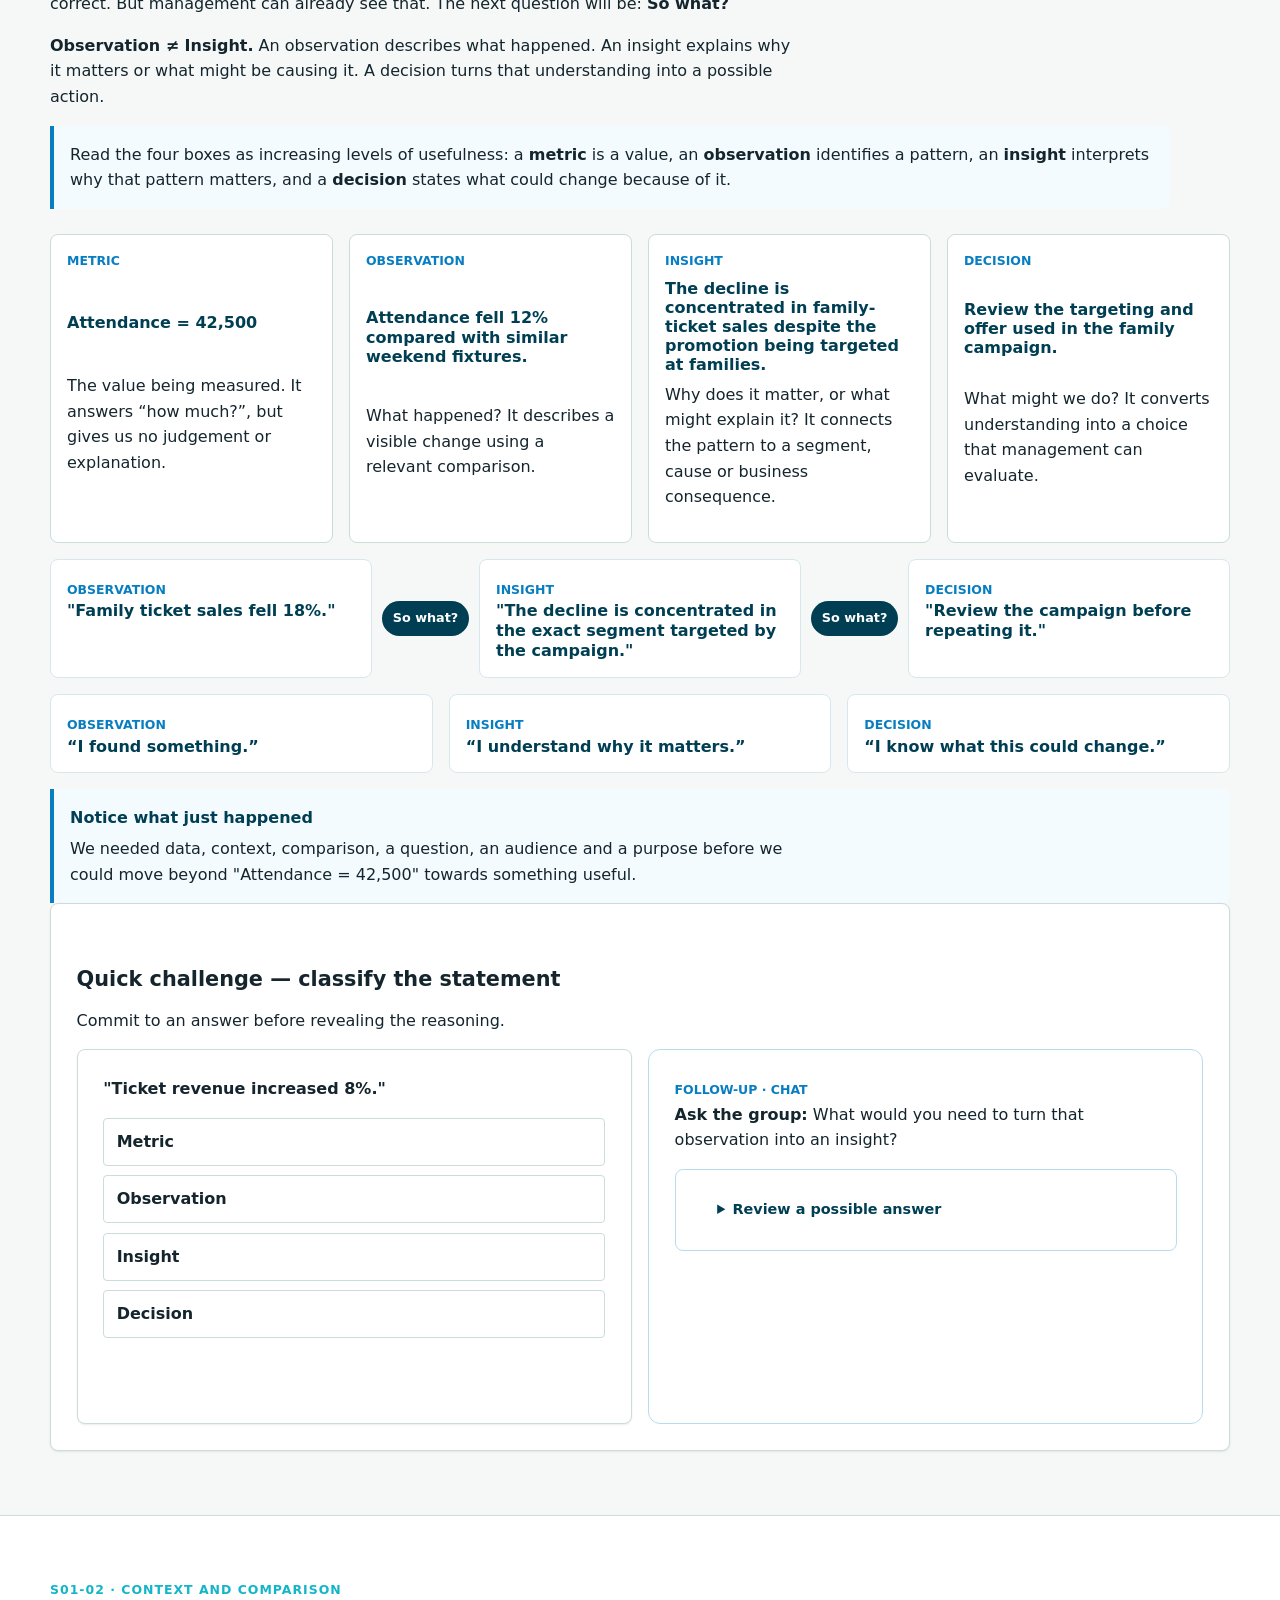
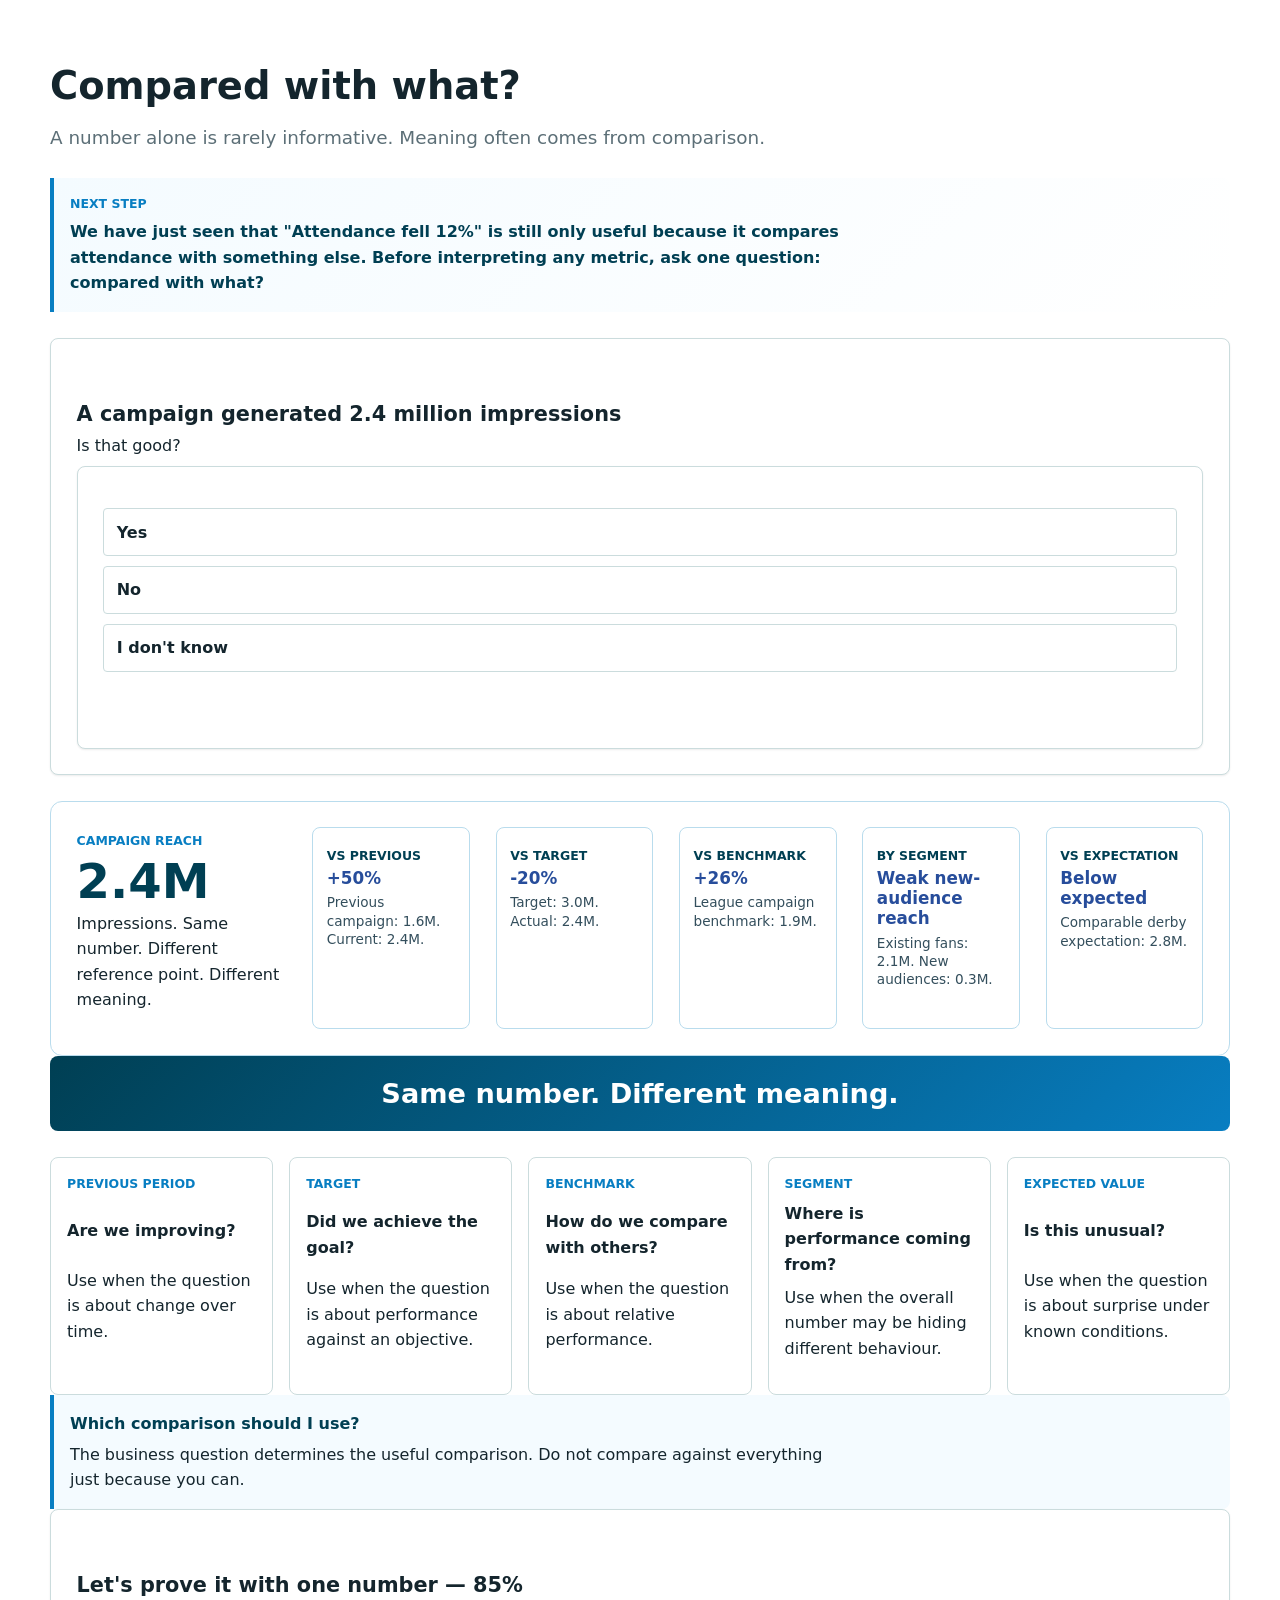
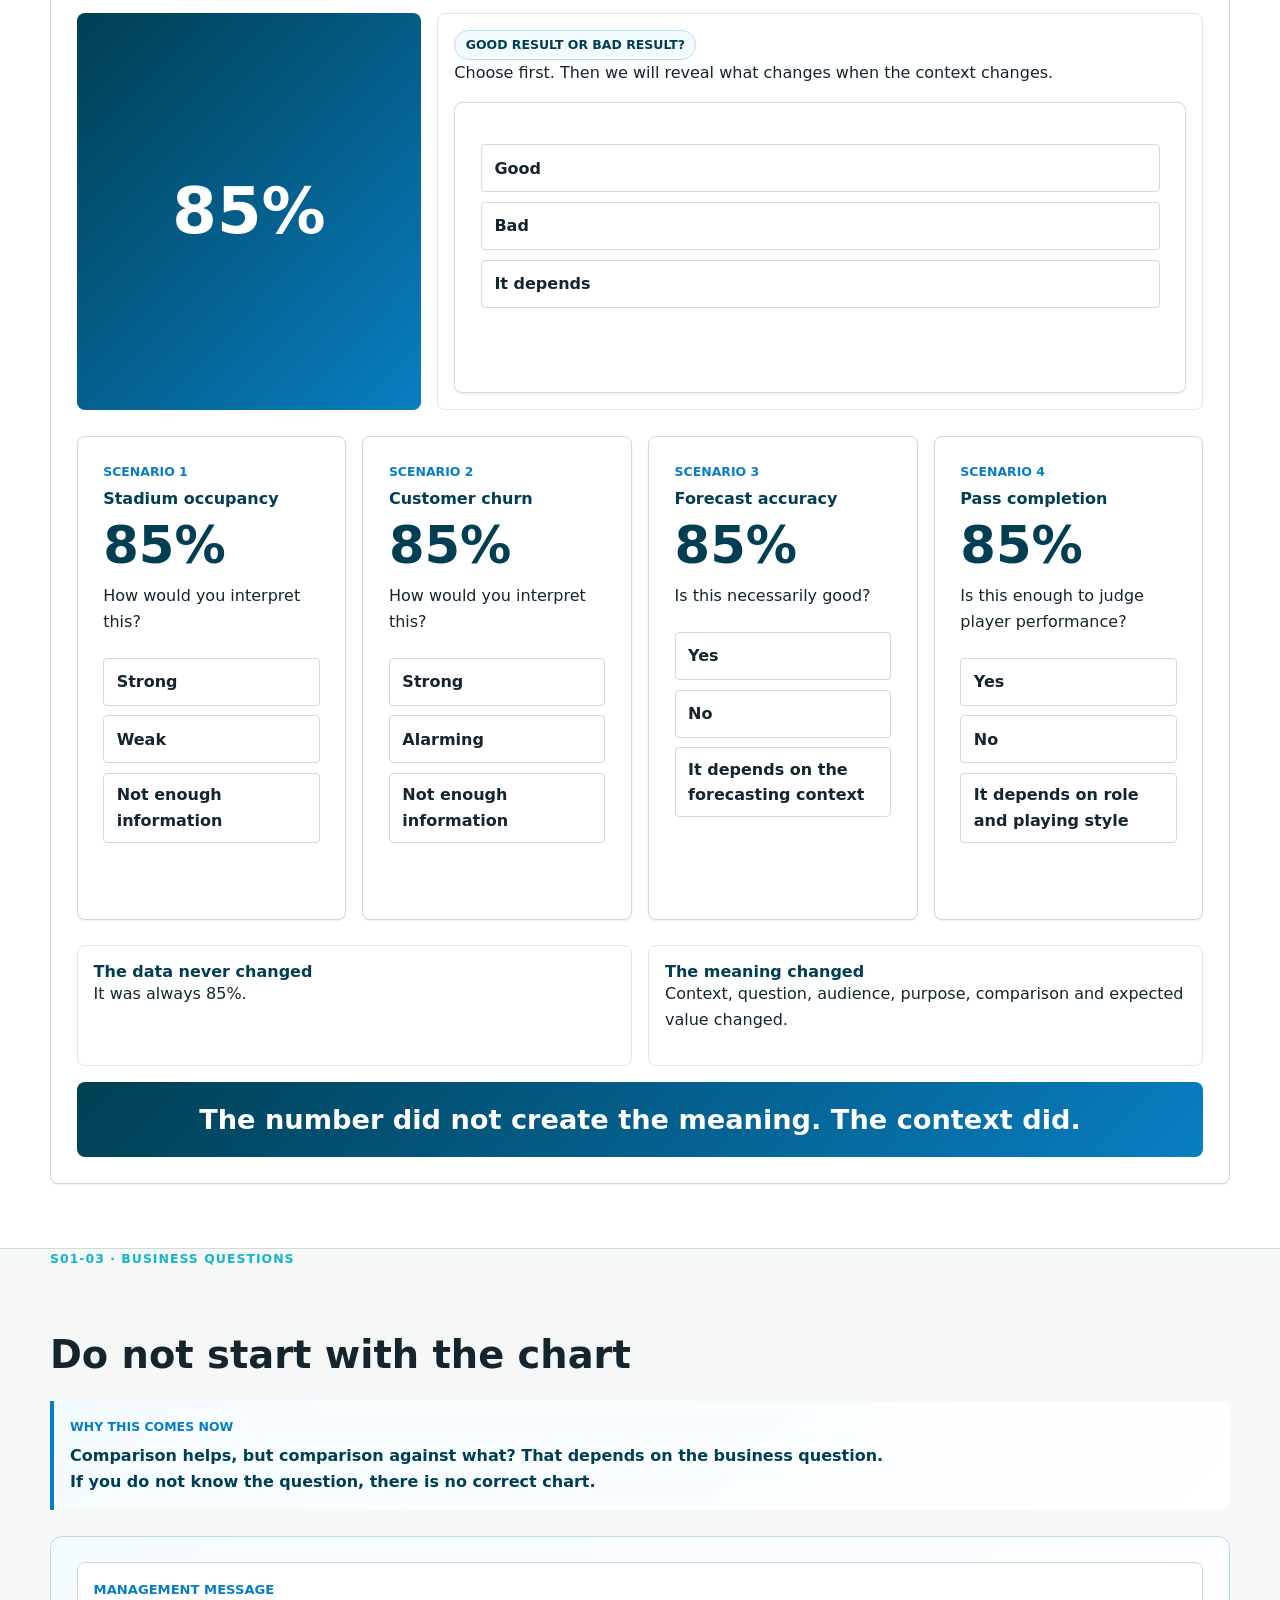
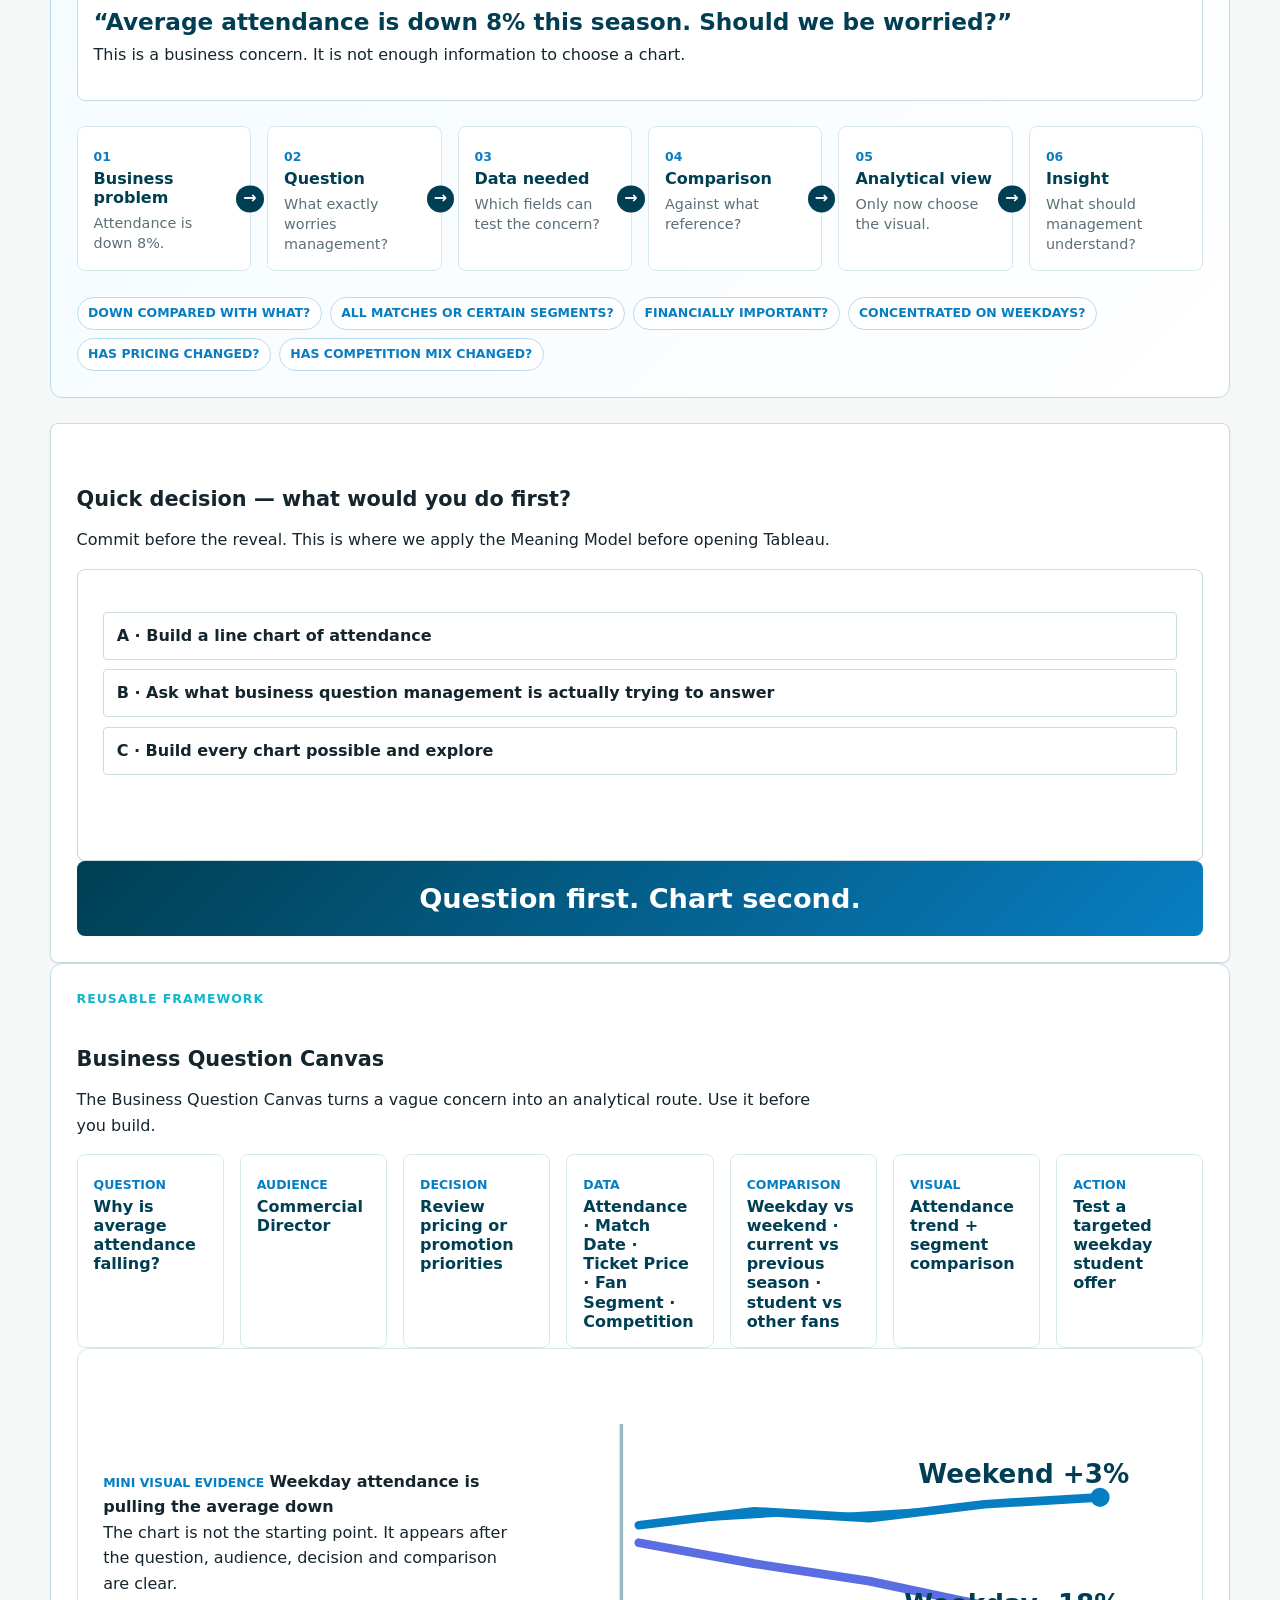
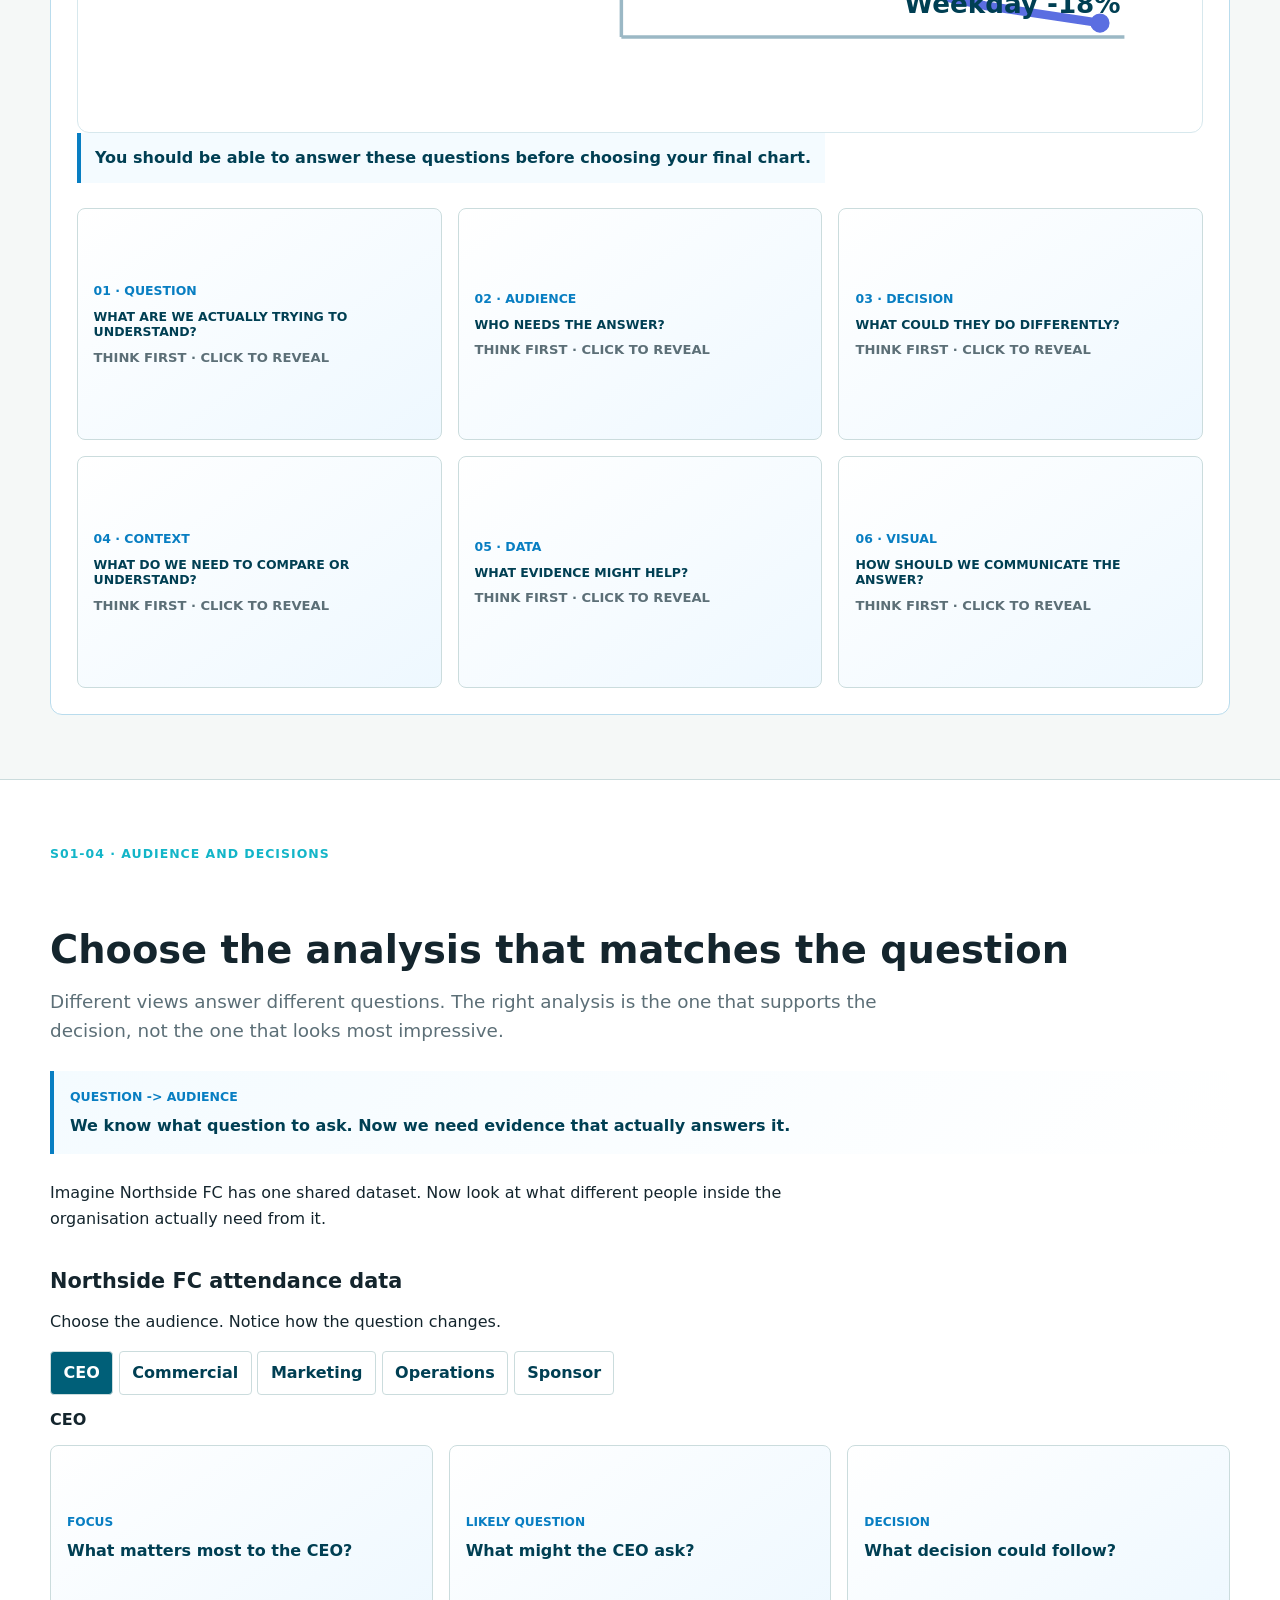
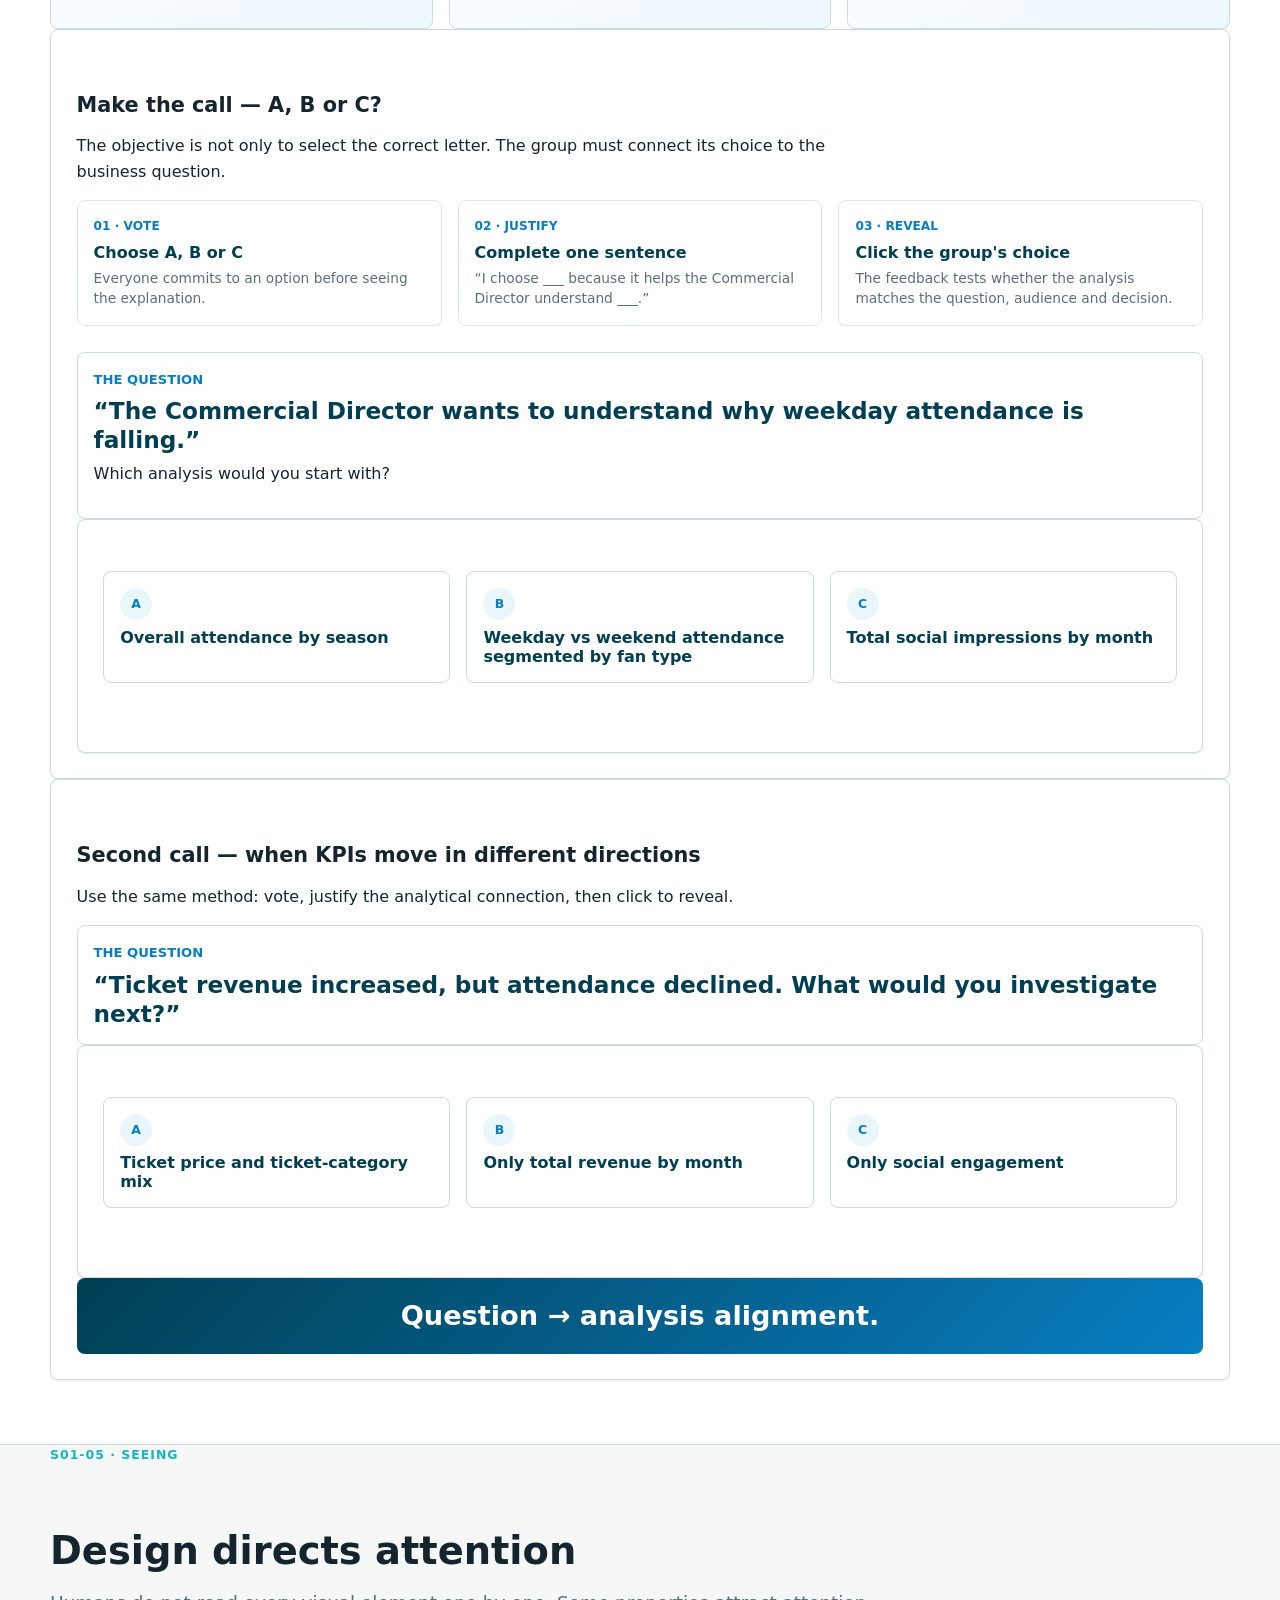
==== commit 087fe479: "Publish sanitized student site from 045b557a79e057004f767c7e168108ab43881c70" ====
--- a/sessions/session-01/index.html
+++ b/sessions/session-01/index.html
@@ -16,7 +16,7 @@
       <div class="nav-links">
         <a href="../../index.html">Home</a>
         <a aria-current="page" href="index.html">Session 1</a>
-        <a href="../session-02/index.html">Next</a>
+        <span class="publication-unavailable" aria-disabled="true" title="Coming soon">Next</span>
       </div>
     </nav>
   </header>
@@ -1174,7 +1174,7 @@
           <p>Now that we know how to think about data visualisation, we will start using Tableau to build.</p>
           <p>Focus on understanding, not memorising: the same thinking process will guide the practical work.</p>
         </div>
-        <a class="button" href="../session-02/index.html">Go to Session 2</a>
+        <span class="button publication-unavailable" aria-disabled="true" title="Coming soon">Go to Session 2</span>
       </section>
     </section>
   </main>
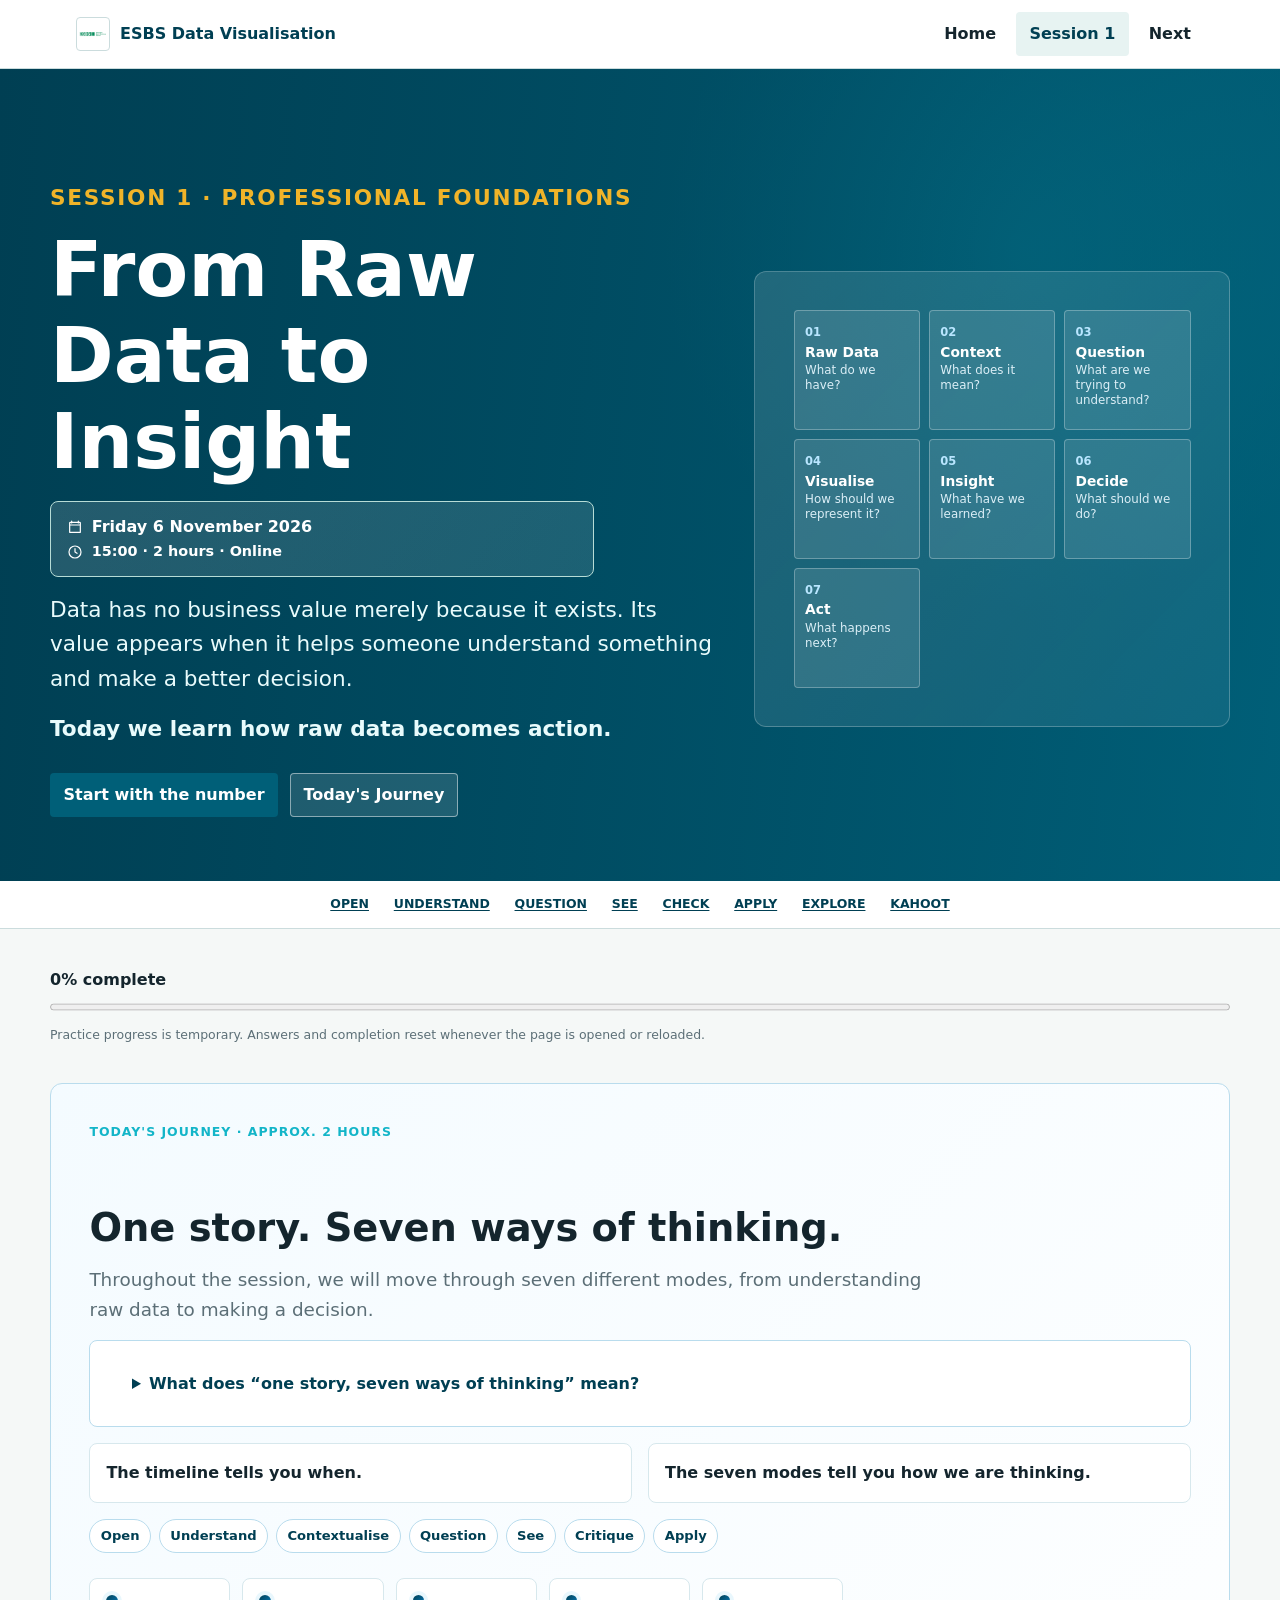
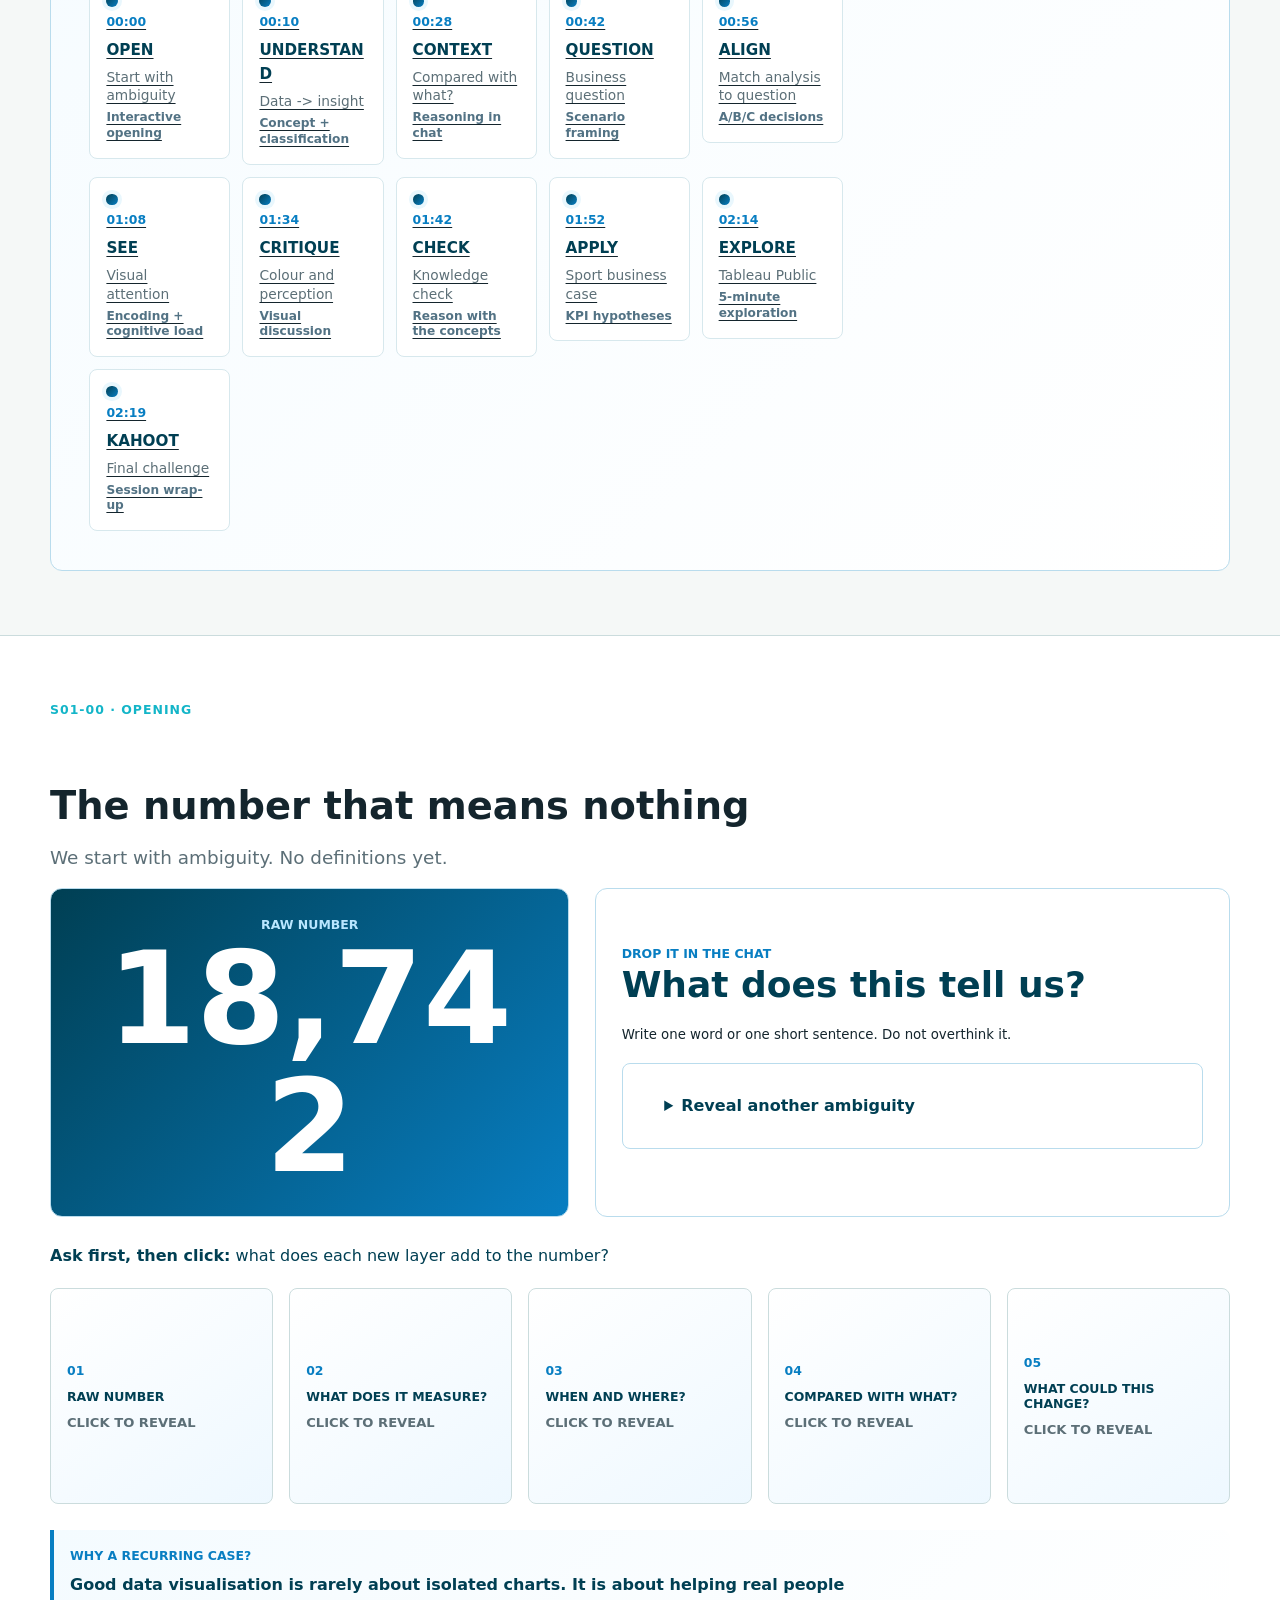
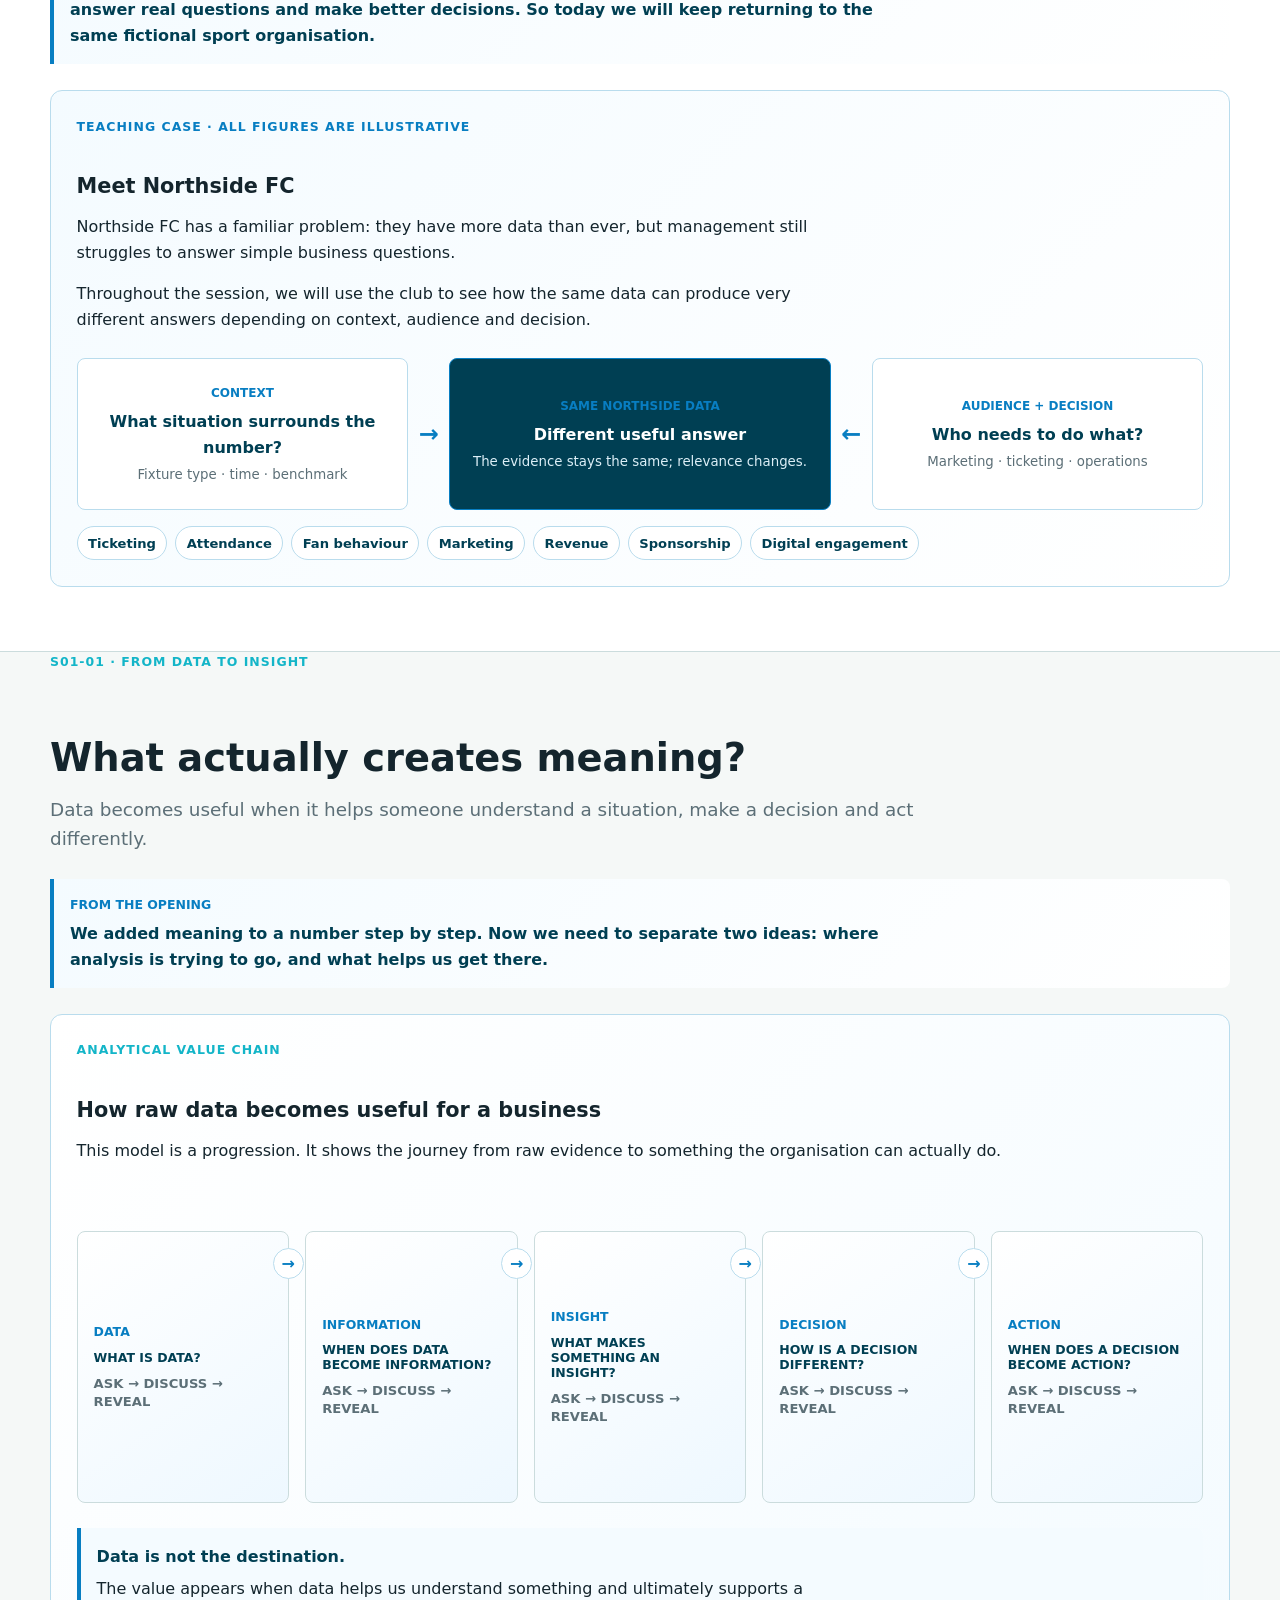
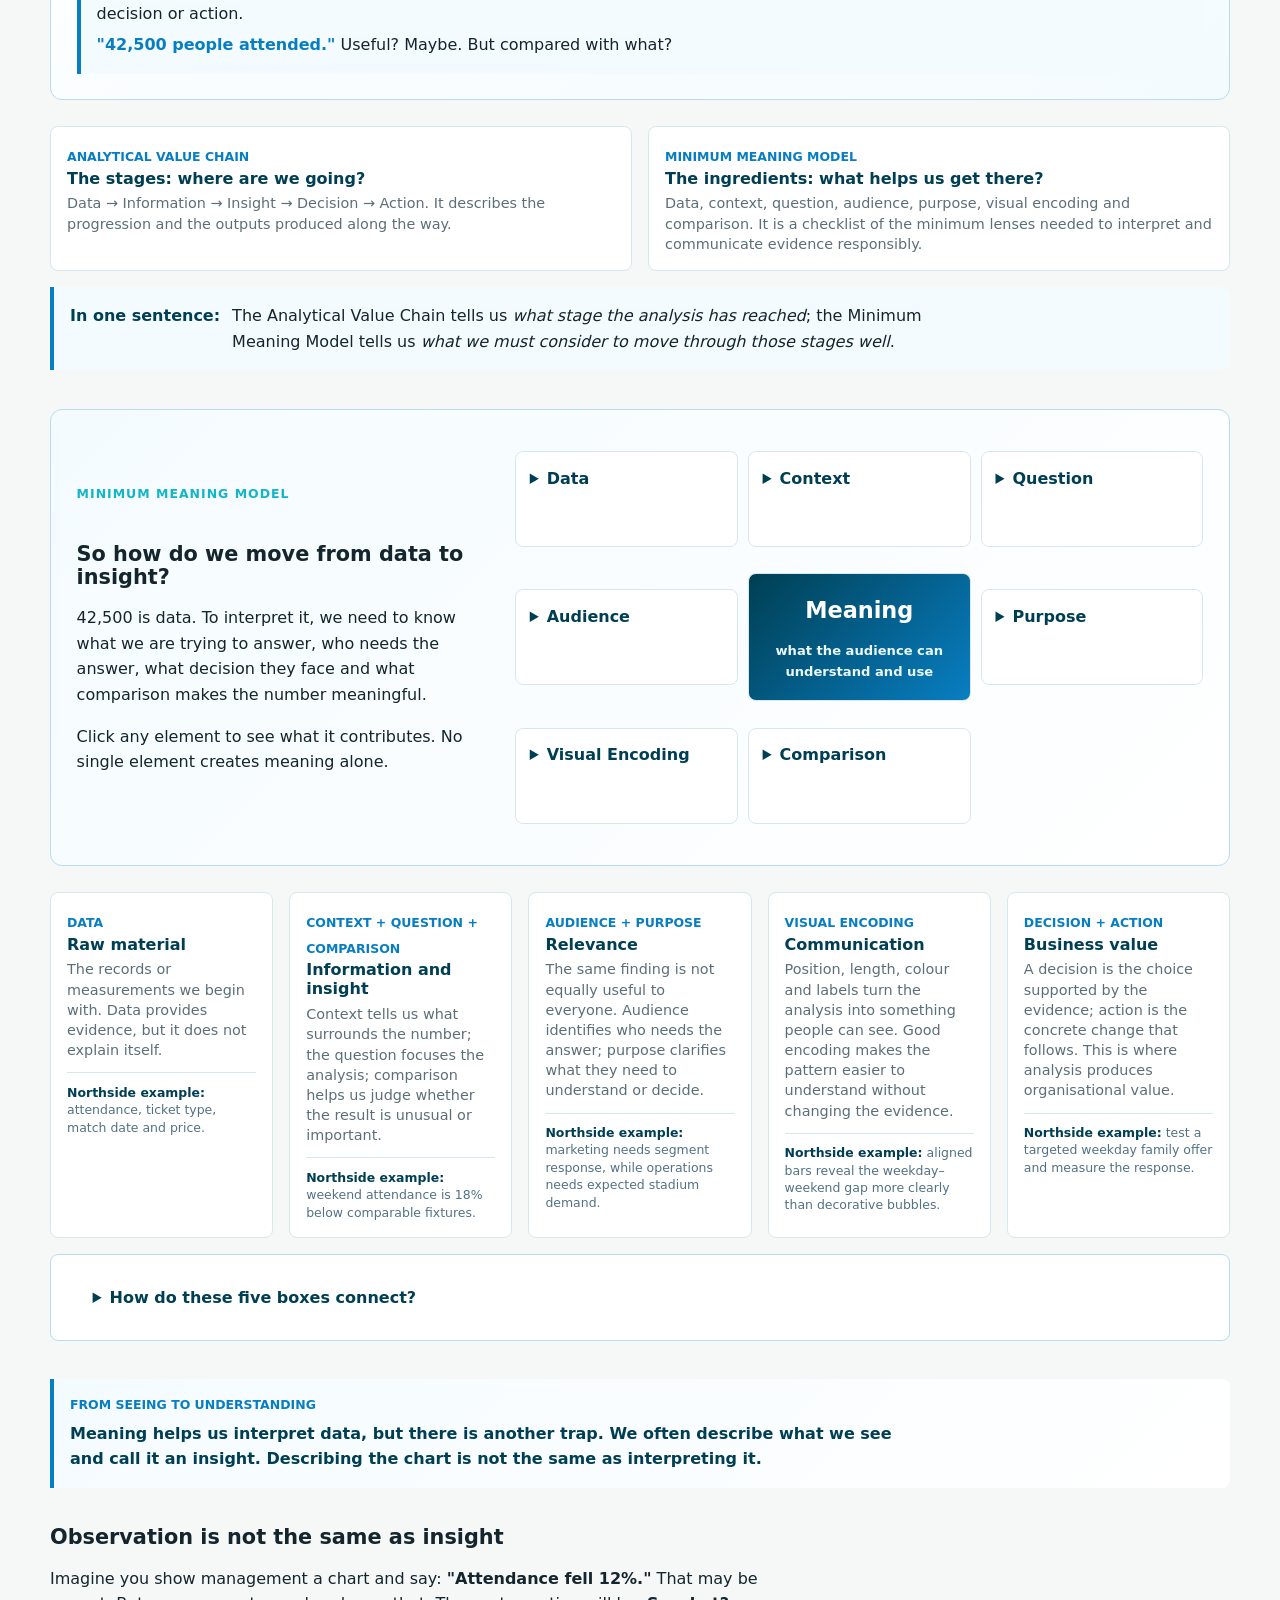
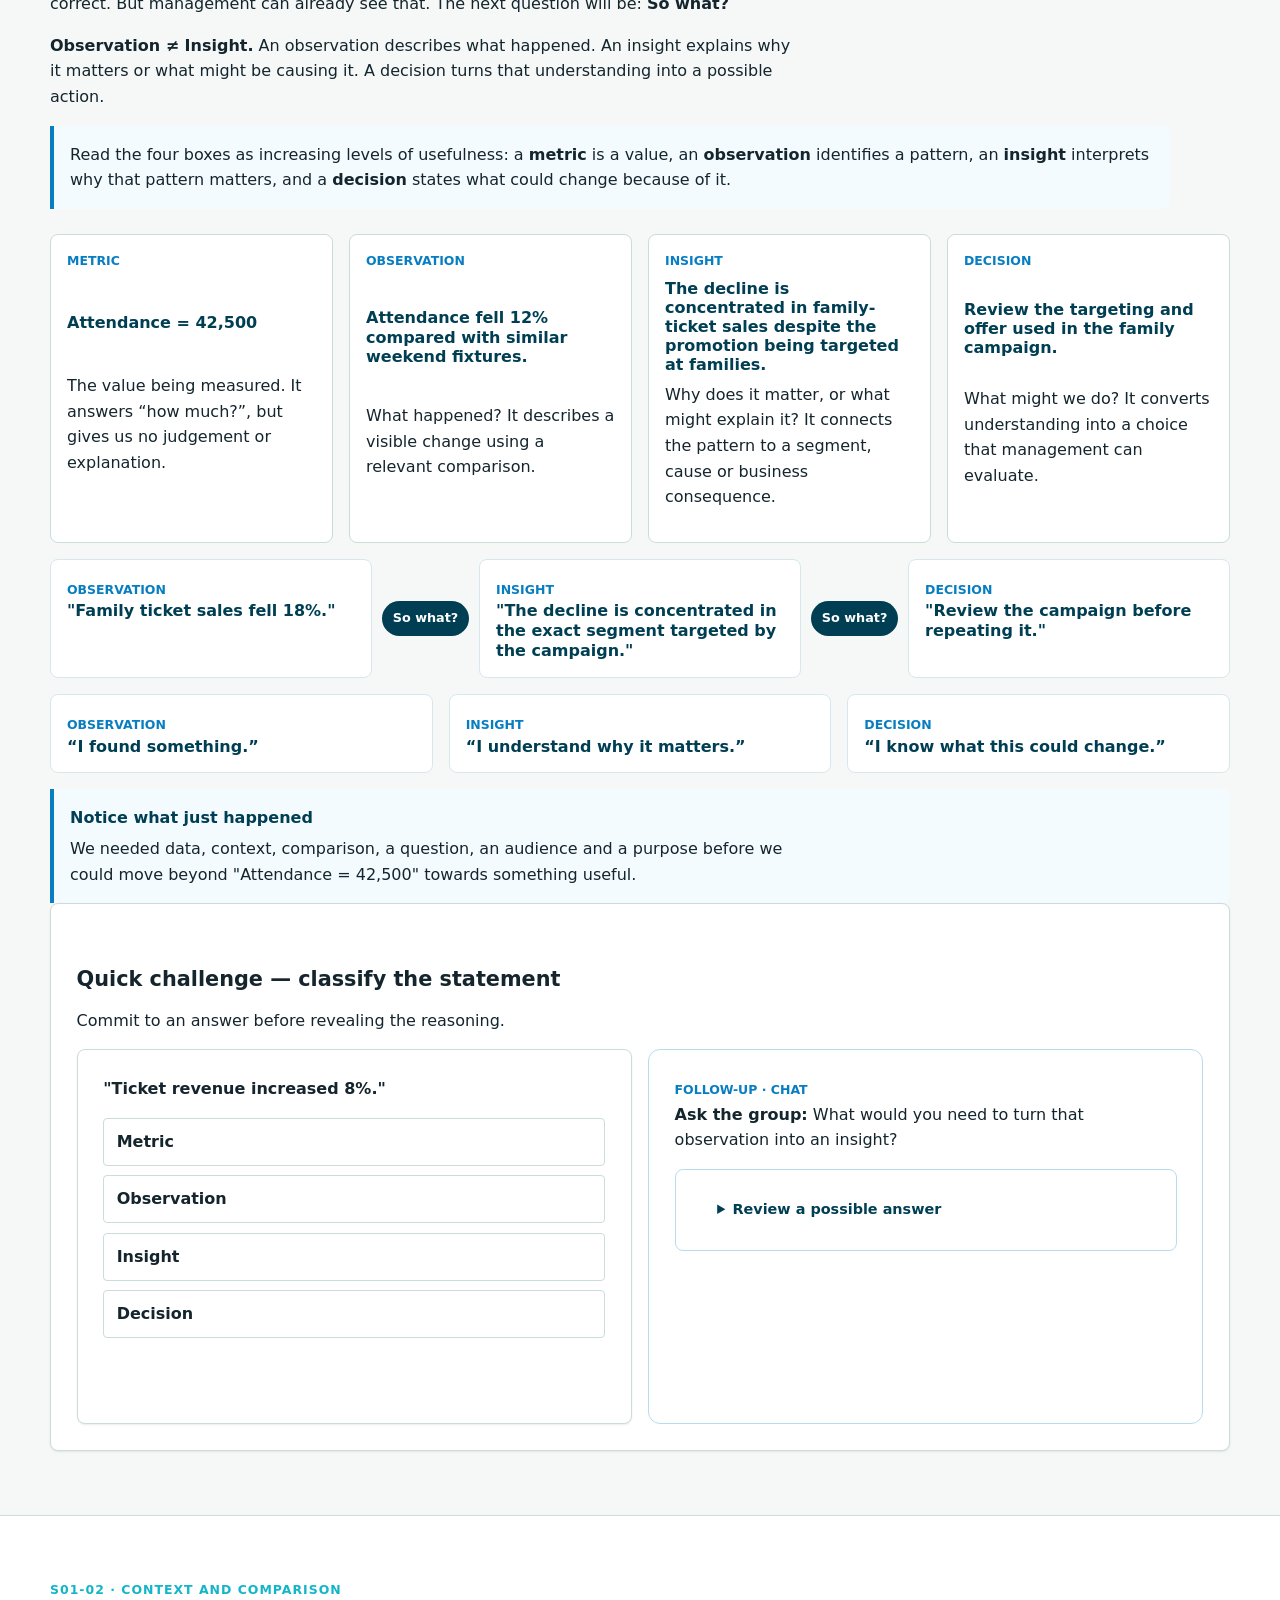
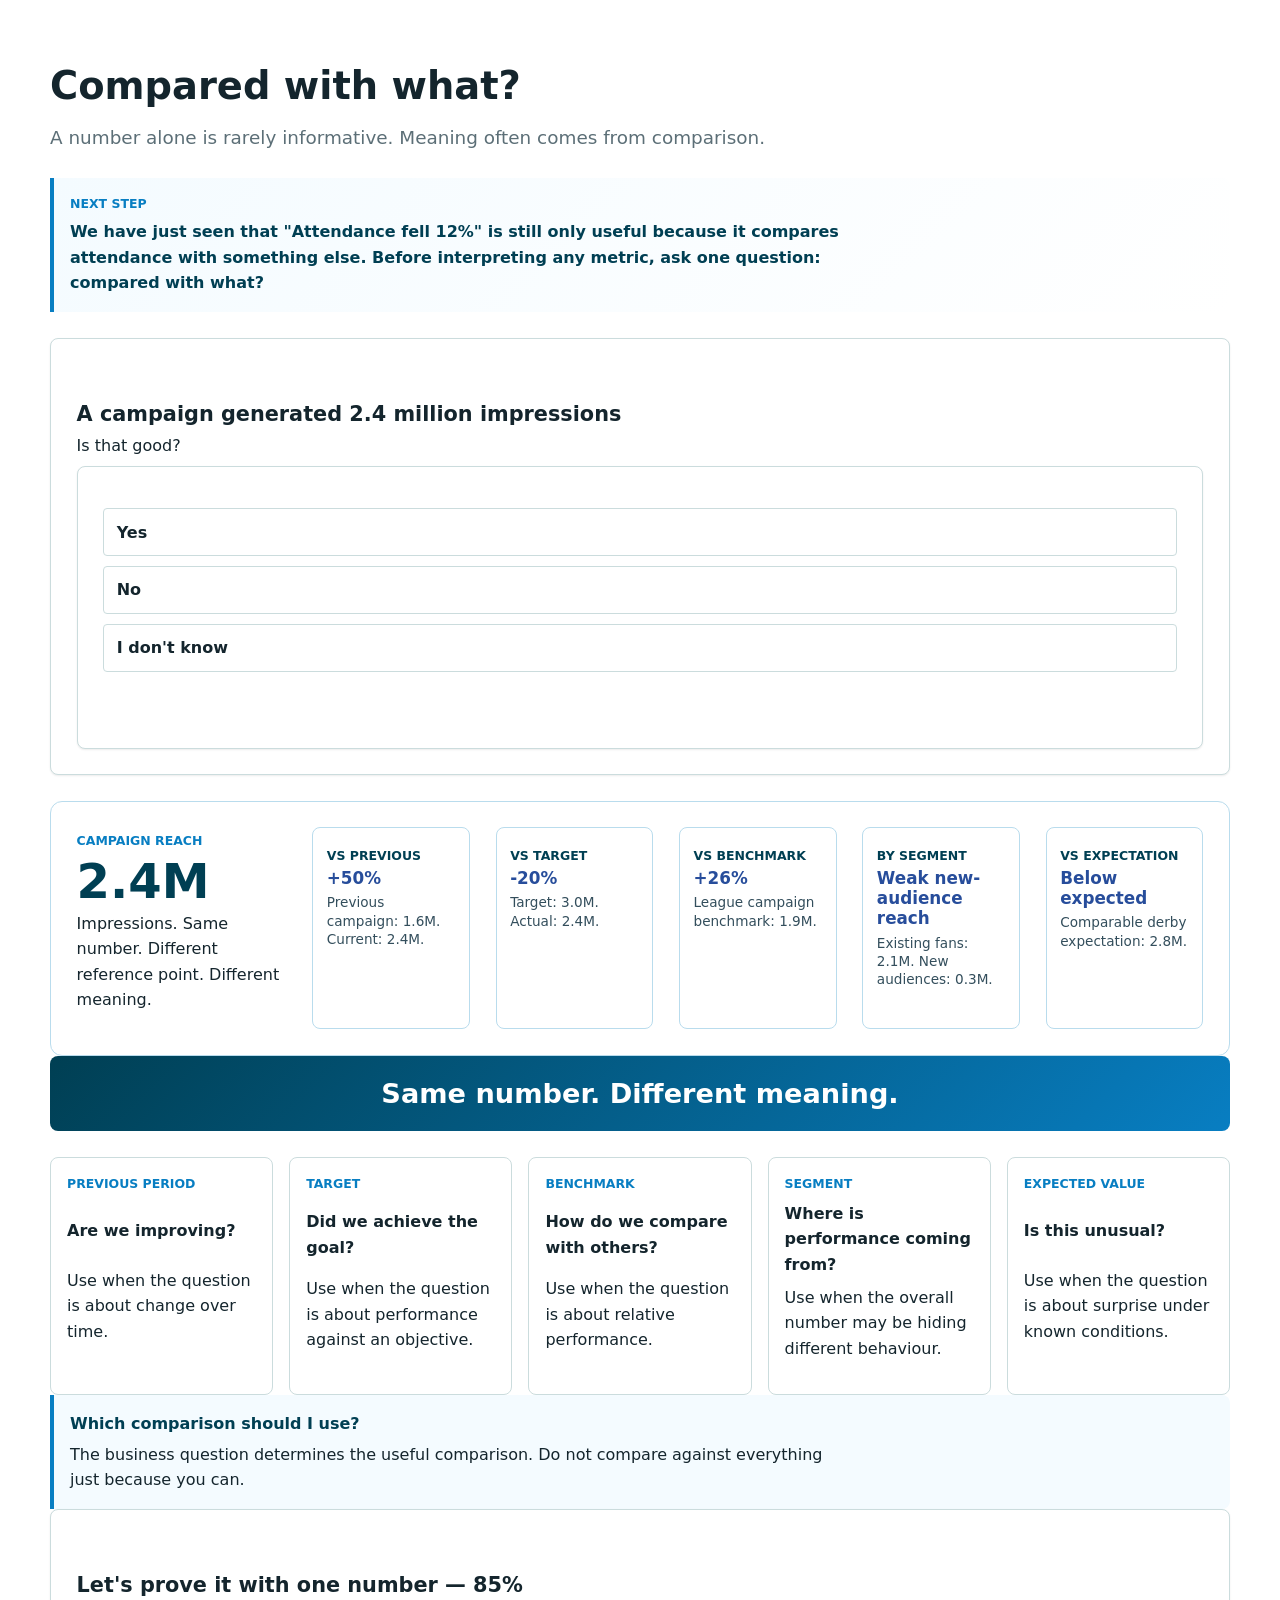
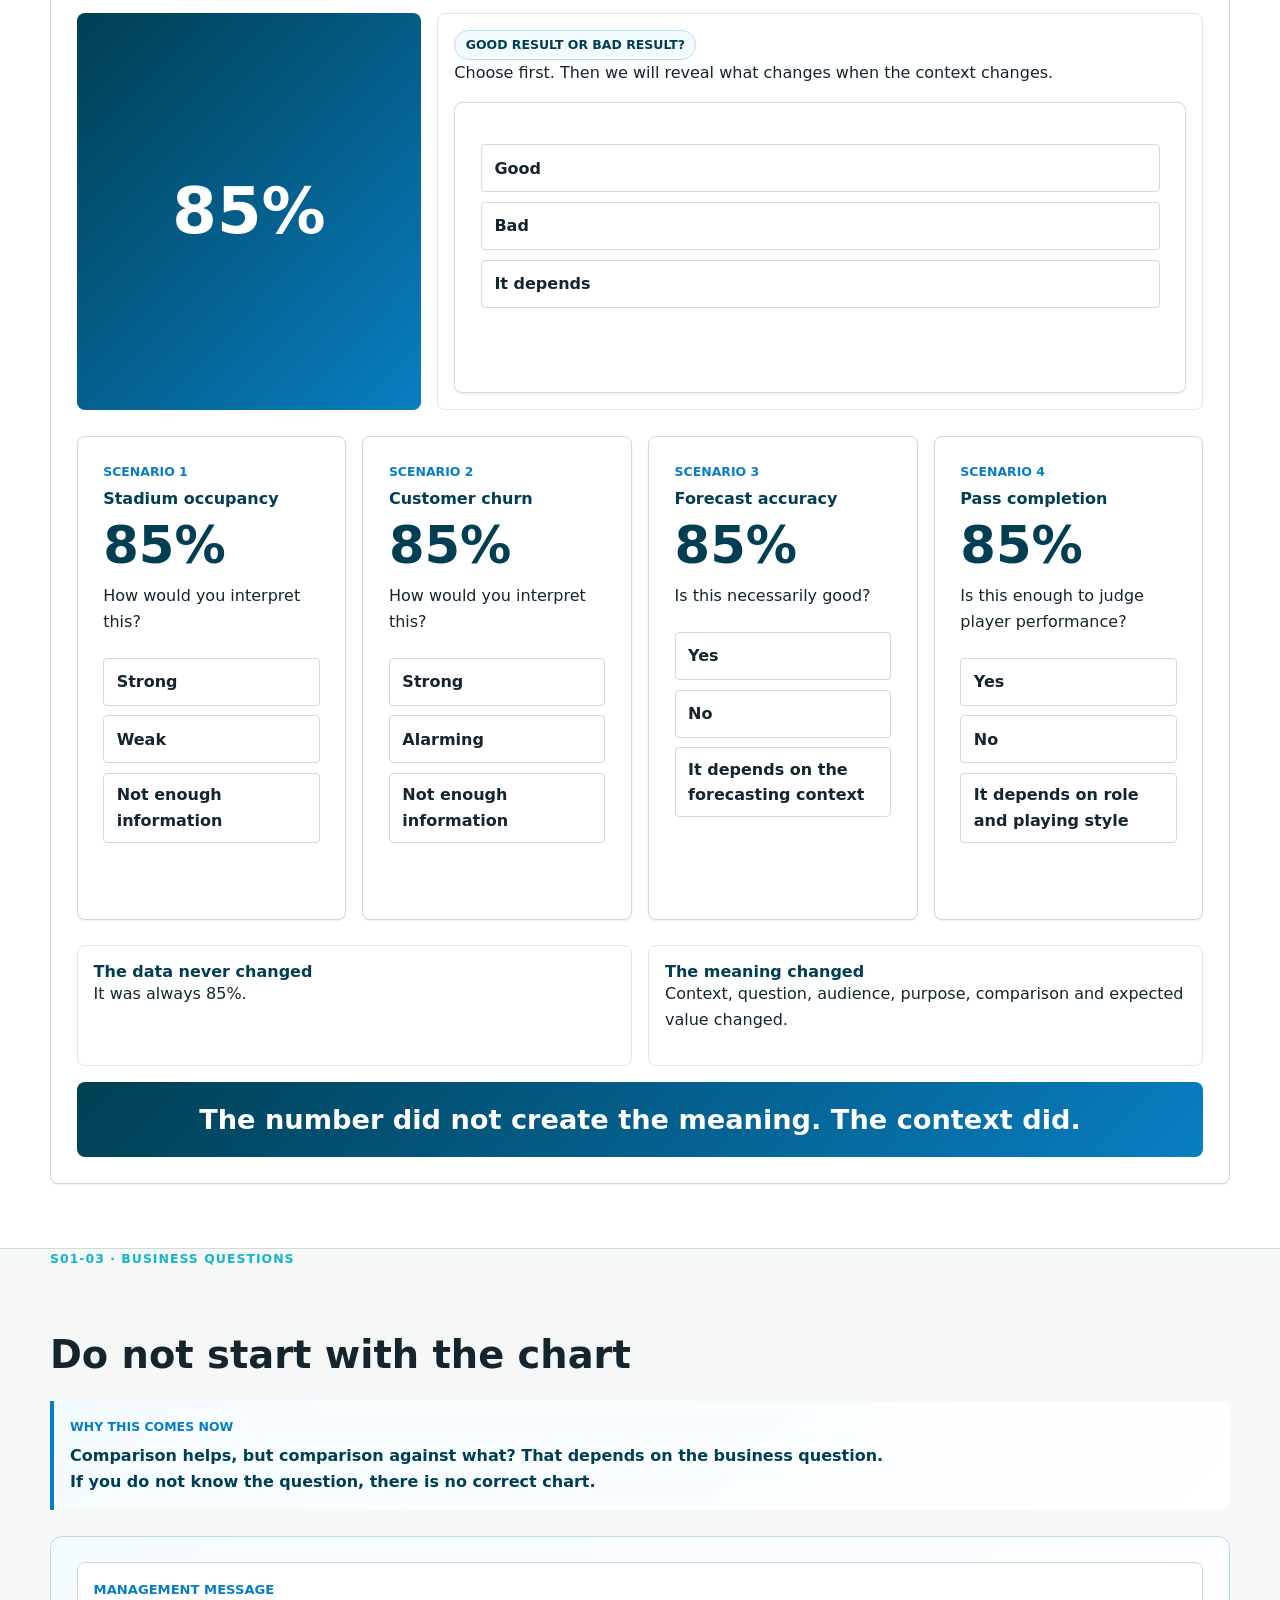
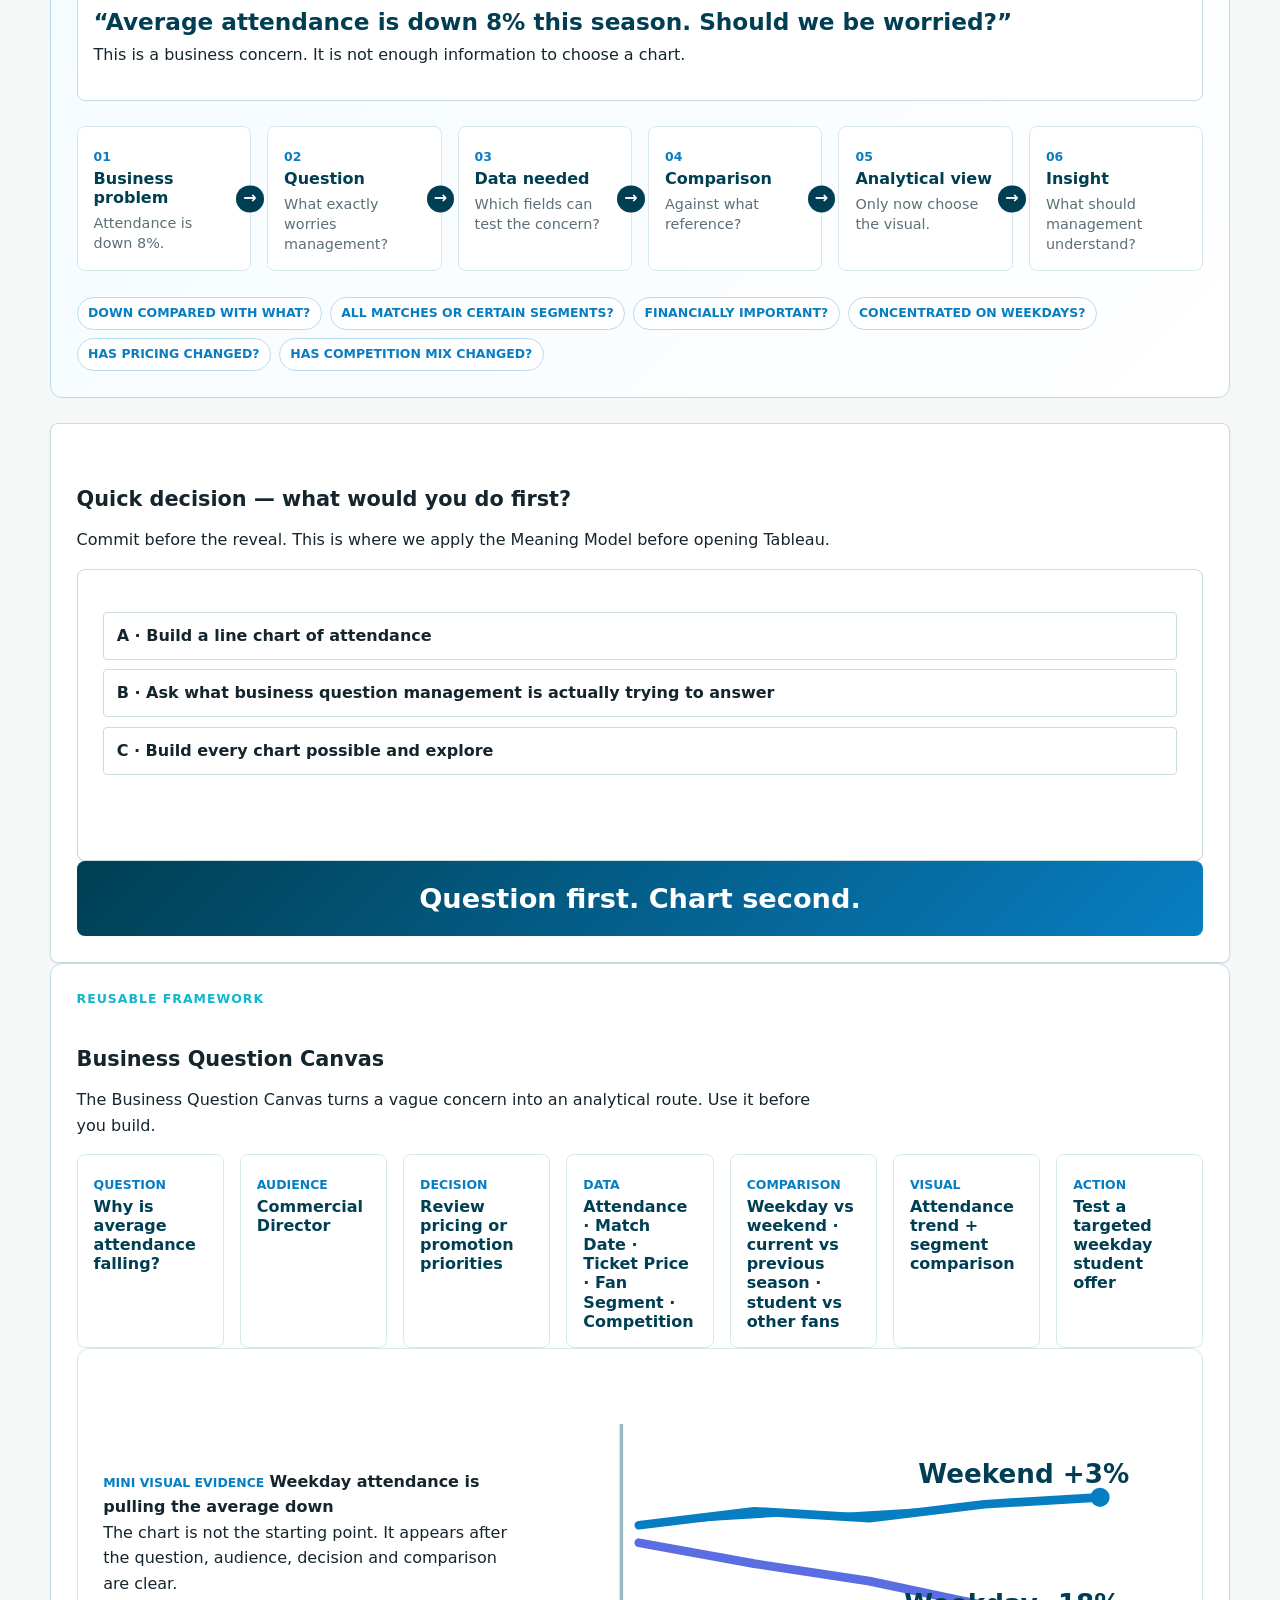
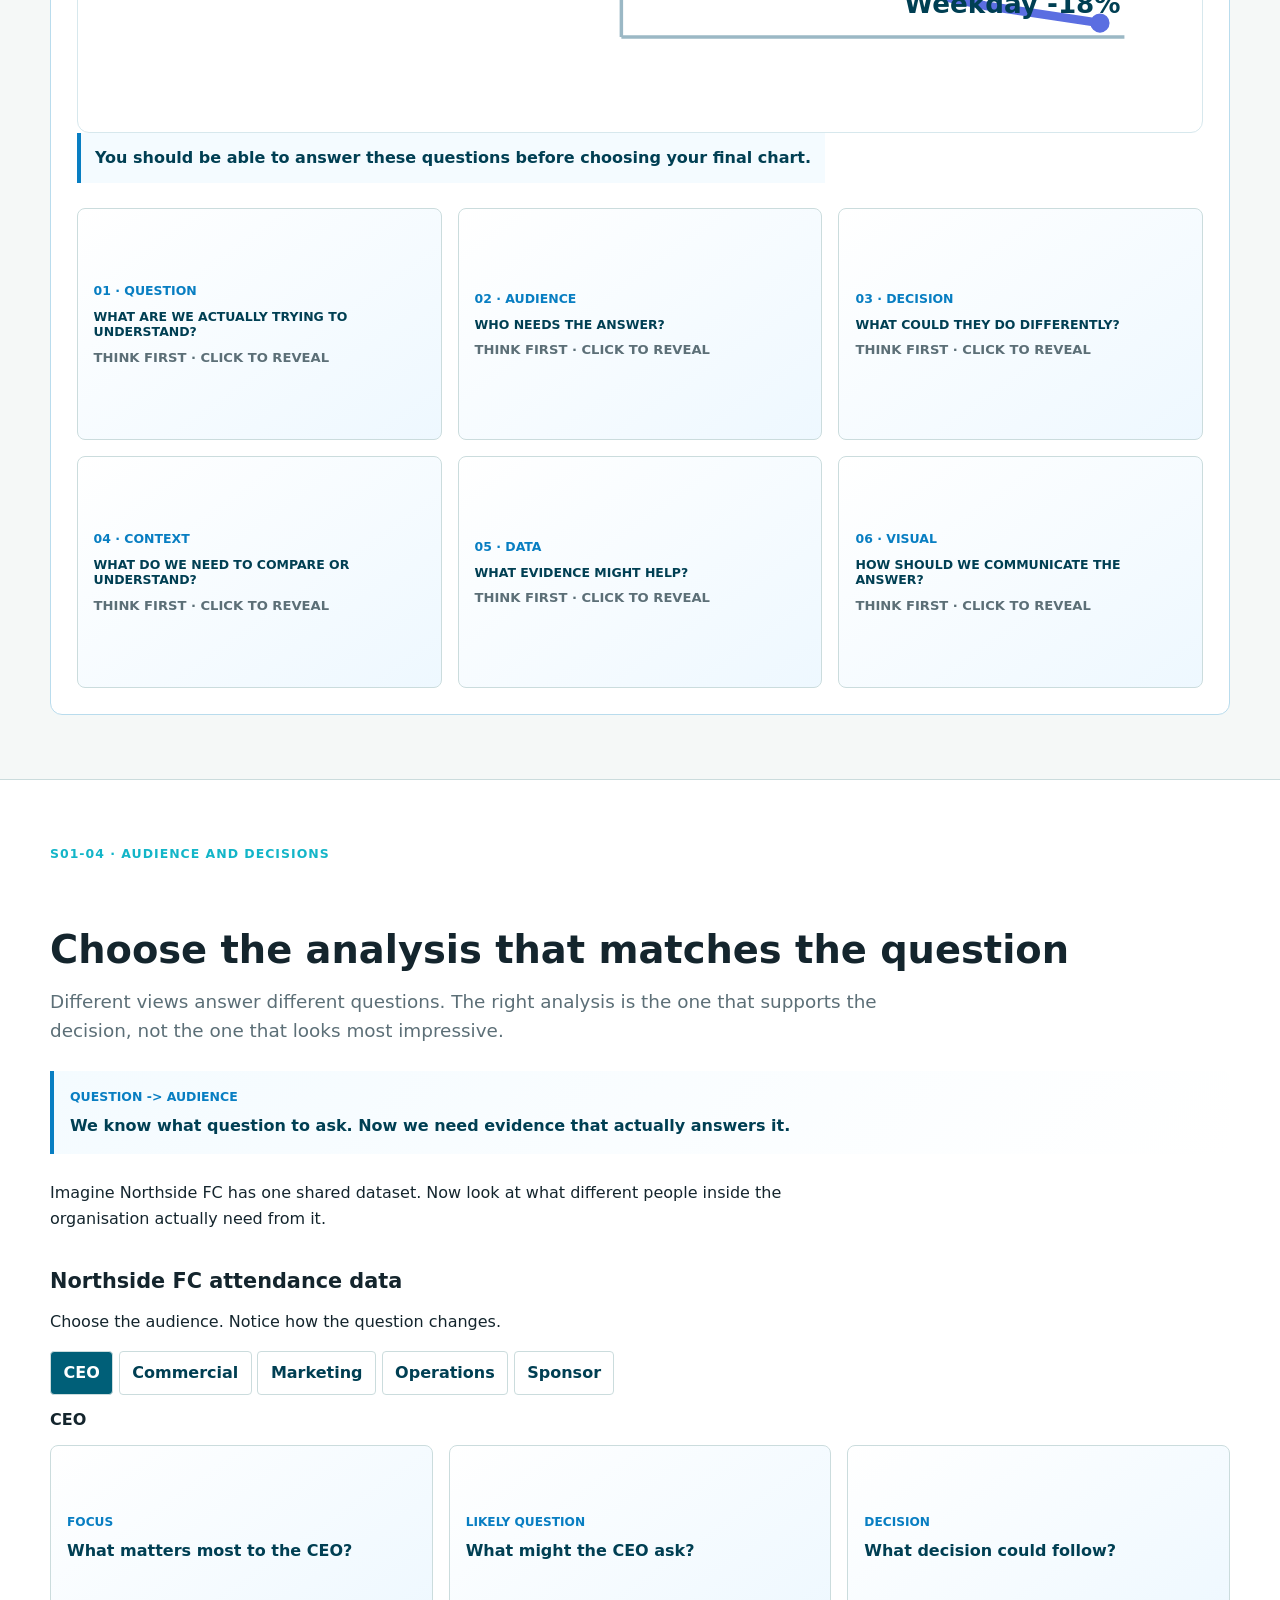
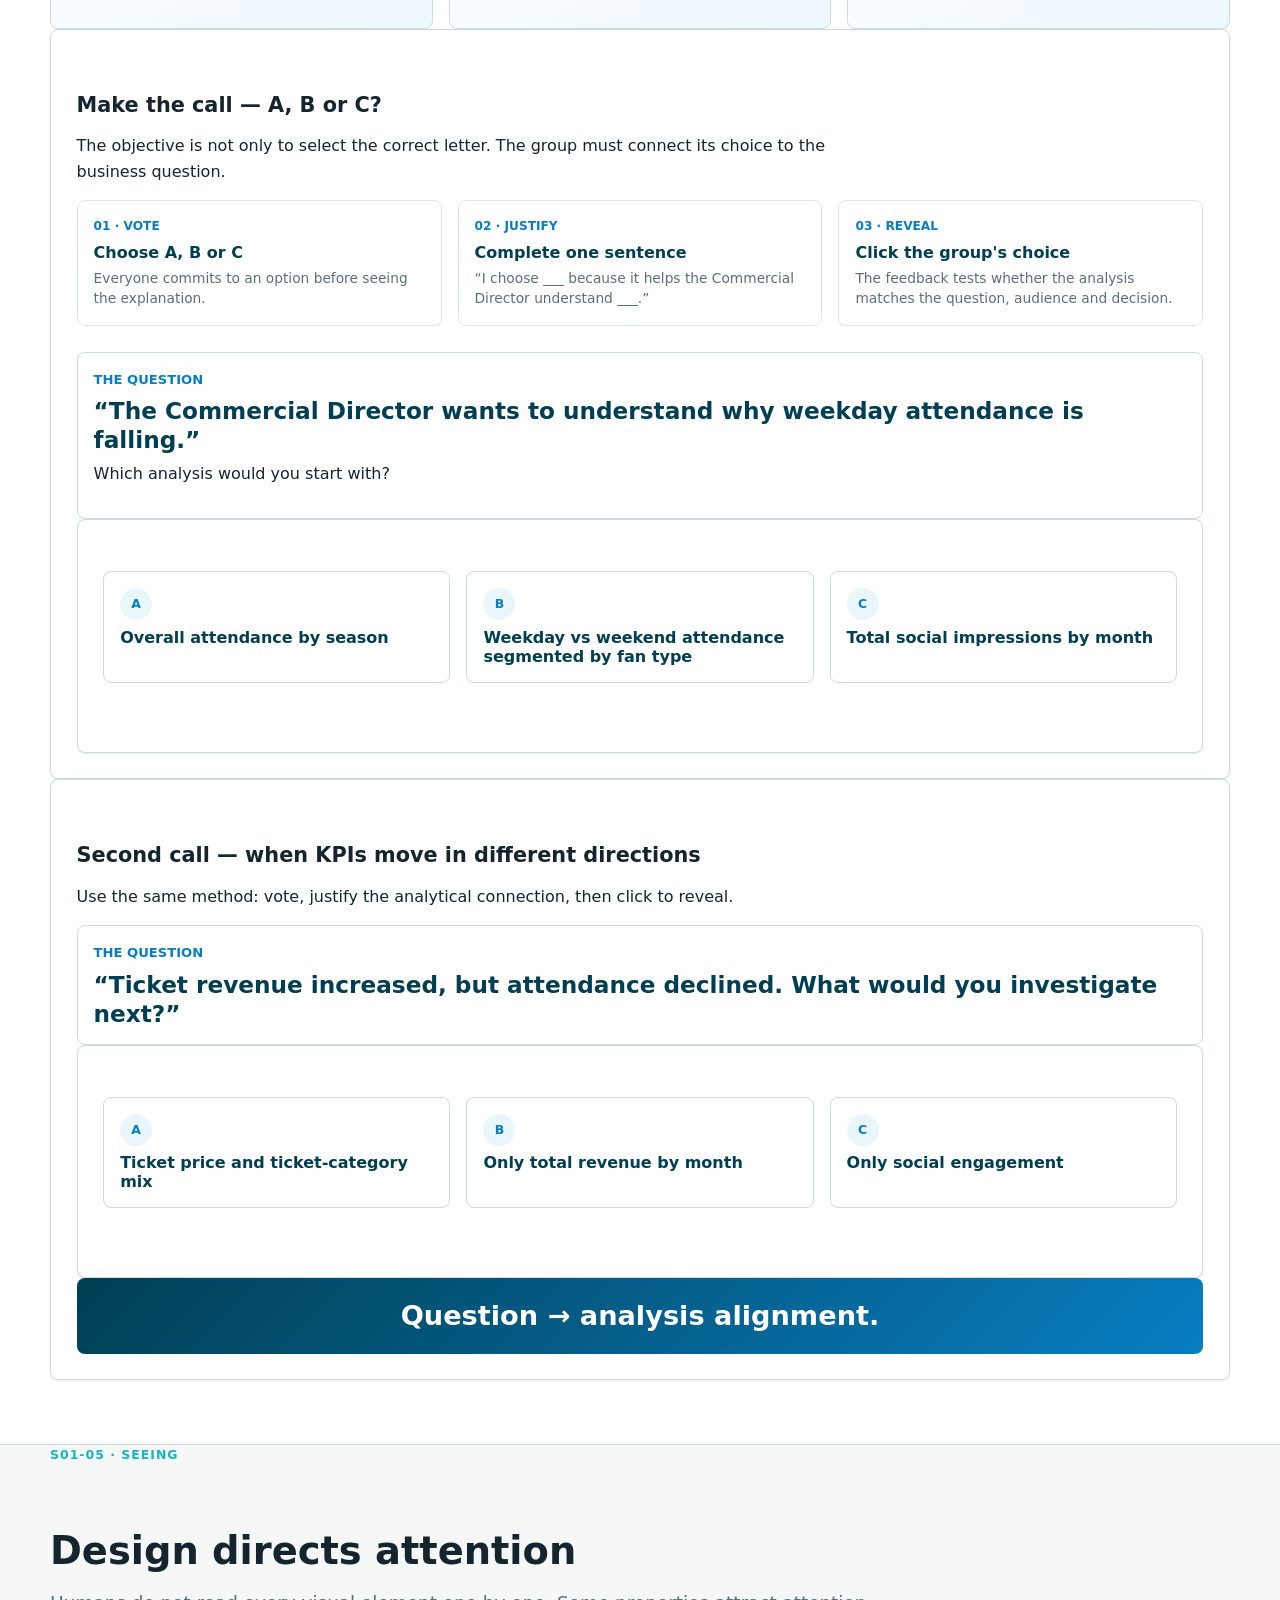
==== commit 36cd19a9: "Publish sanitized student site from 0a70bcc618a27ec851f22148c34f2e4747e632f1" ====
--- a/sessions/session-01/index.html
+++ b/sessions/session-01/index.html
@@ -16,7 +16,7 @@
       <div class="nav-links">
         <a href="../../index.html">Home</a>
         <a aria-current="page" href="index.html">Session 1</a>
-        <span class="publication-unavailable" aria-disabled="true" title="Coming soon">Next</span>
+        <a href="../session-02/index.html">Next</a>
       </div>
     </nav>
   </header>
@@ -1174,7 +1174,7 @@
           <p>Now that we know how to think about data visualisation, we will start using Tableau to build.</p>
           <p>Focus on understanding, not memorising: the same thinking process will guide the practical work.</p>
         </div>
-        <span class="button publication-unavailable" aria-disabled="true" title="Coming soon">Go to Session 2</span>
+        <a class="button" href="../session-02/index.html">Go to Session 2</a>
       </section>
     </section>
   </main>
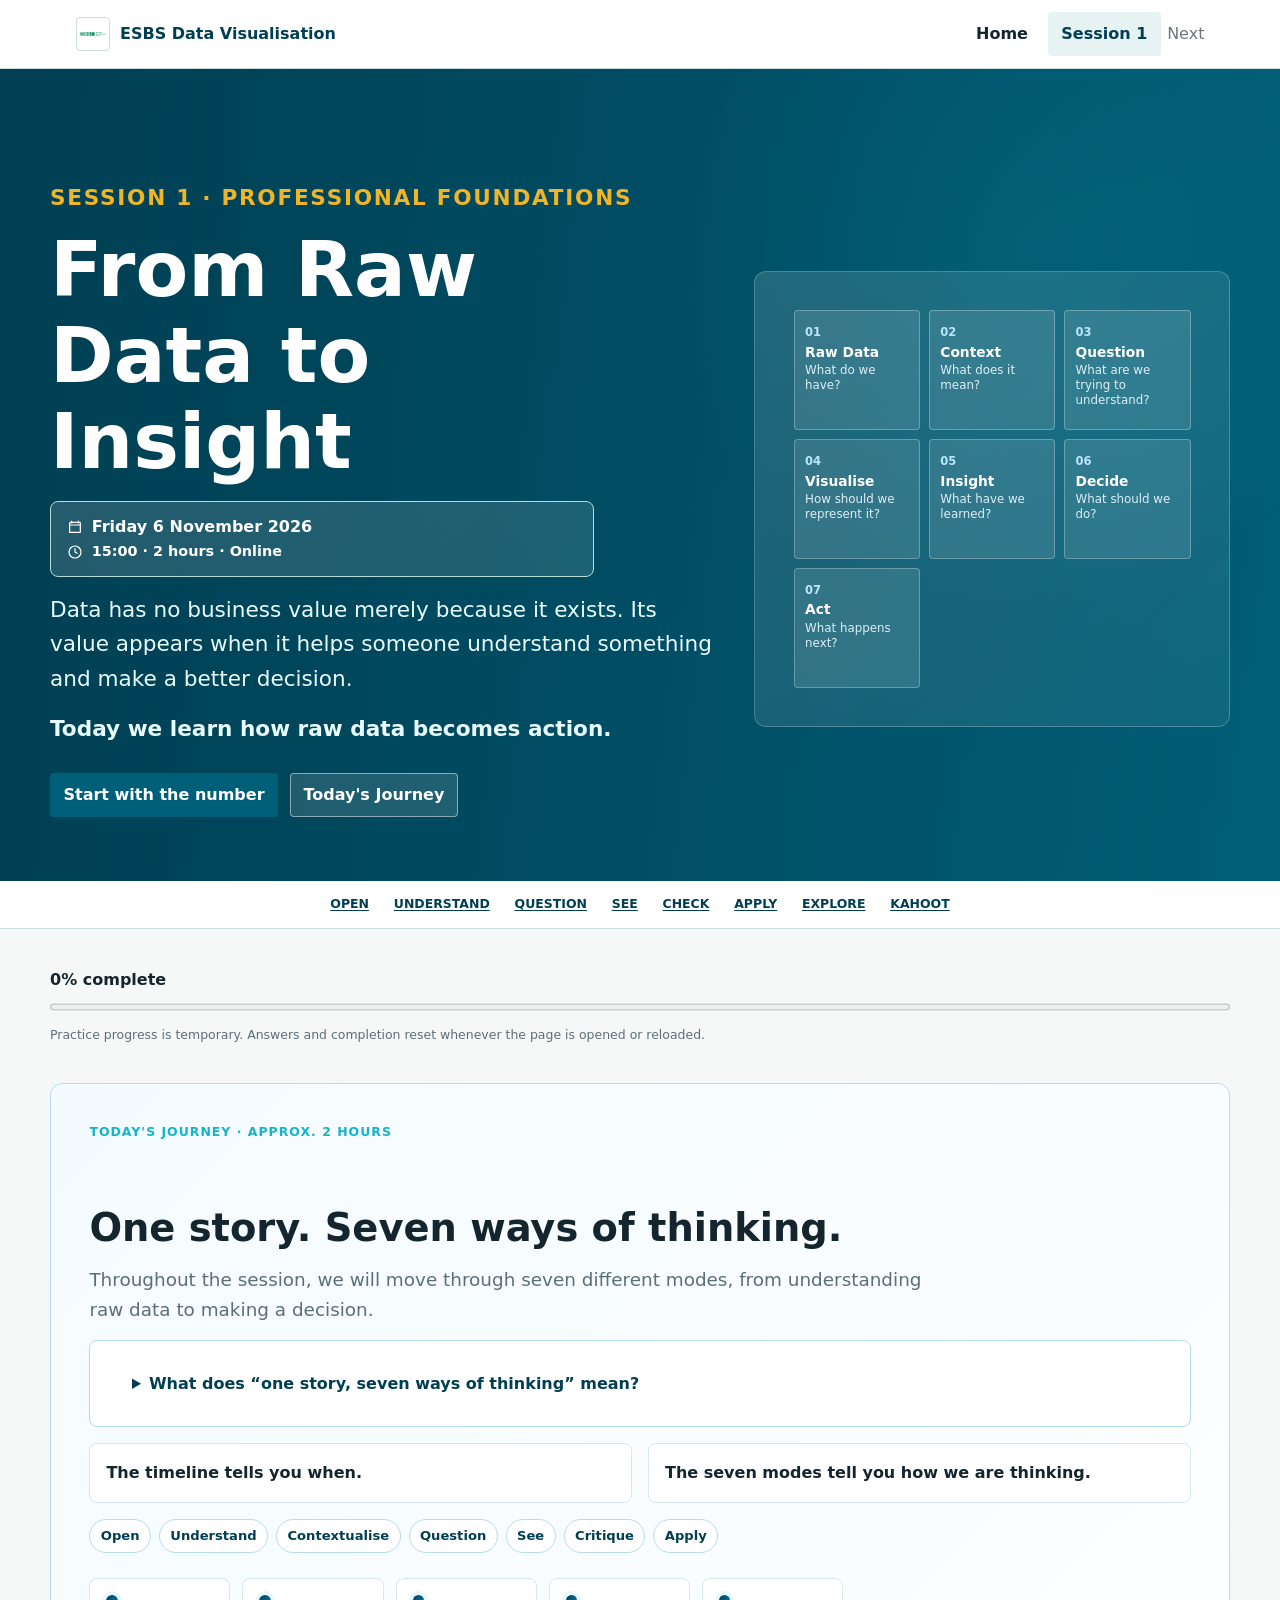
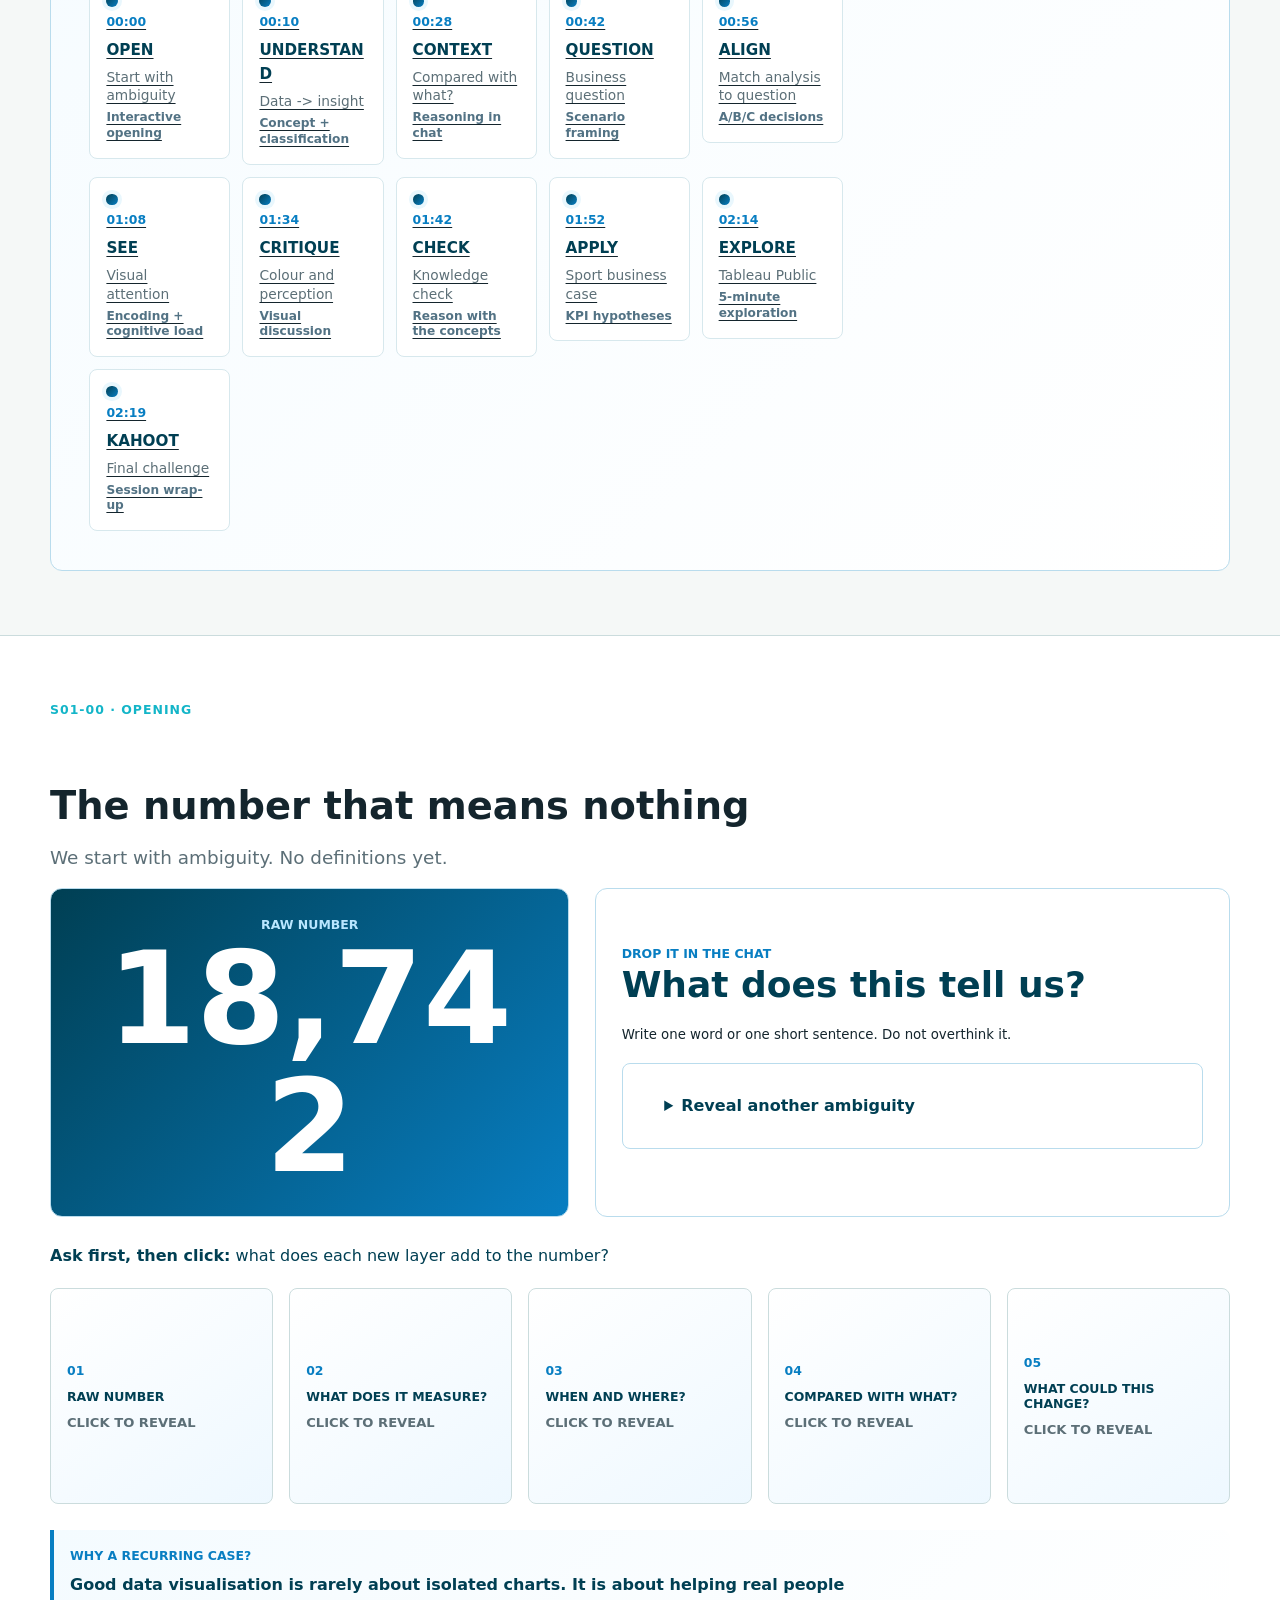
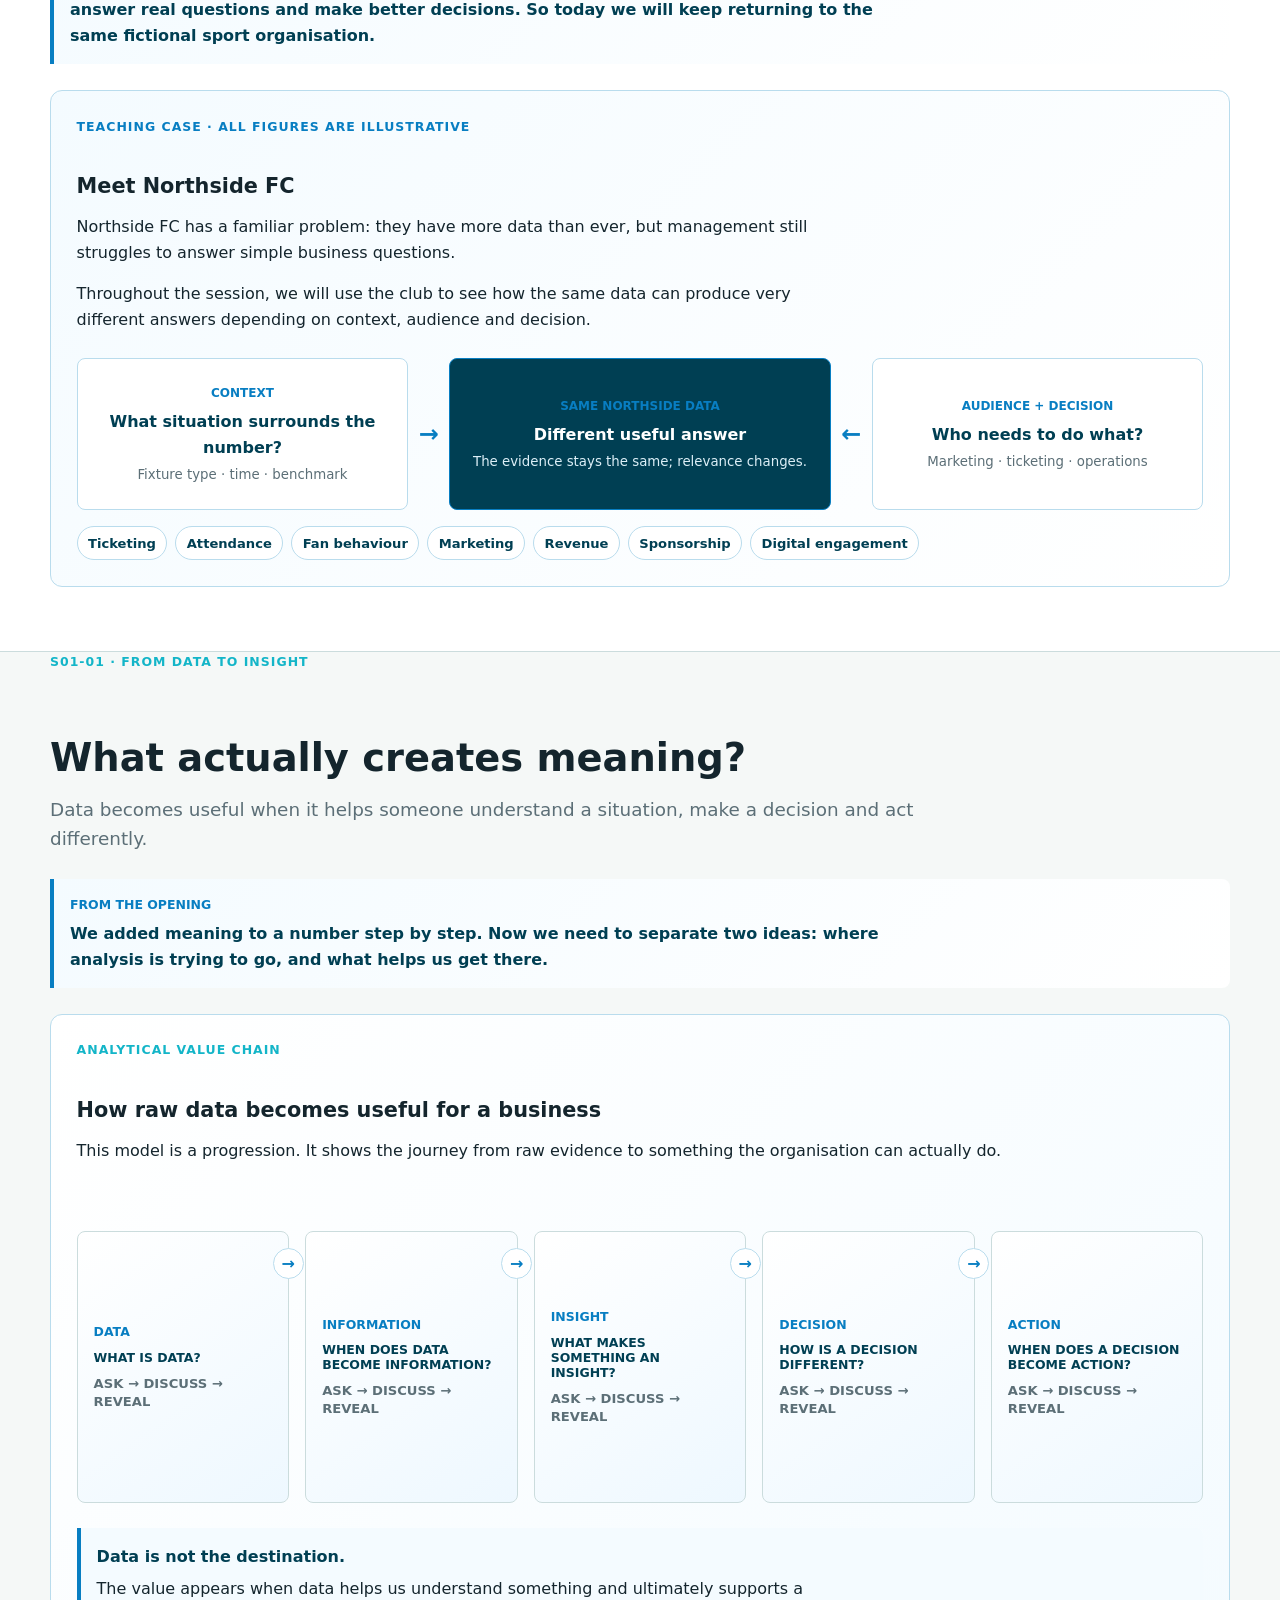
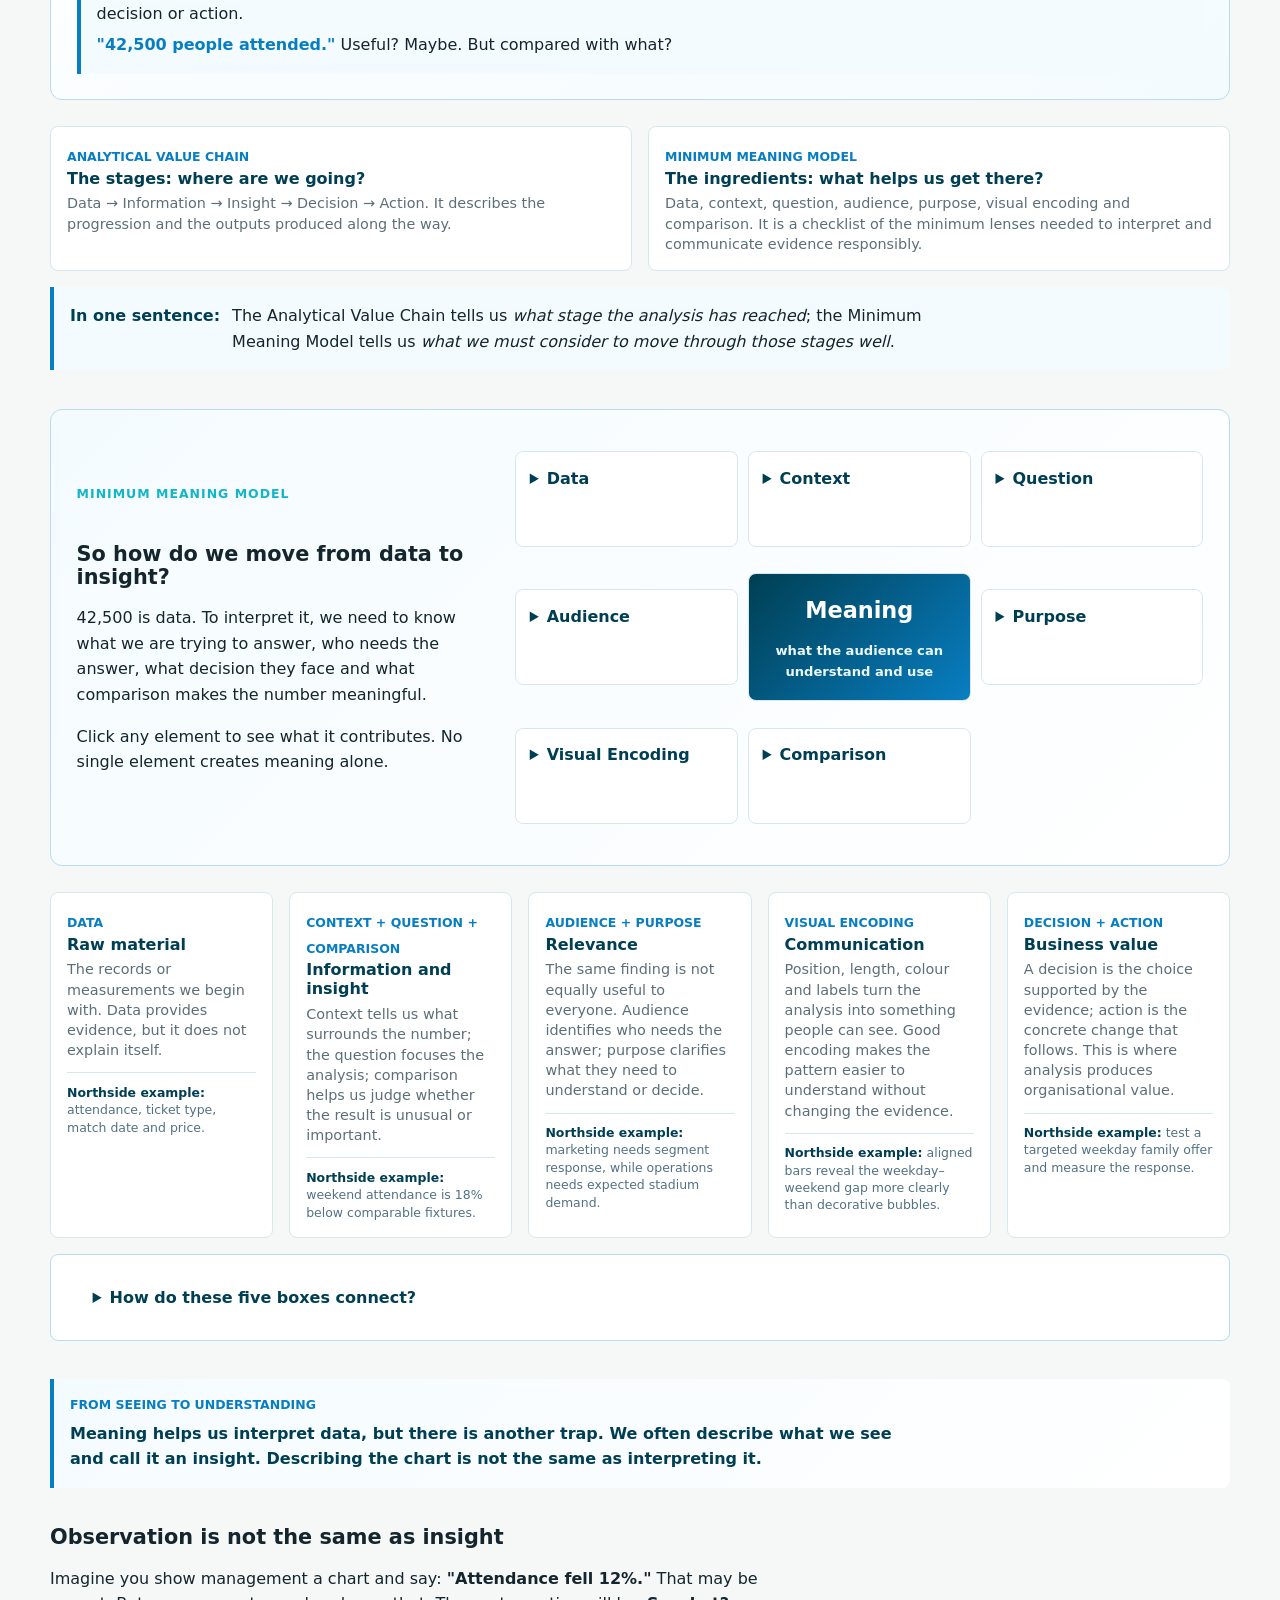
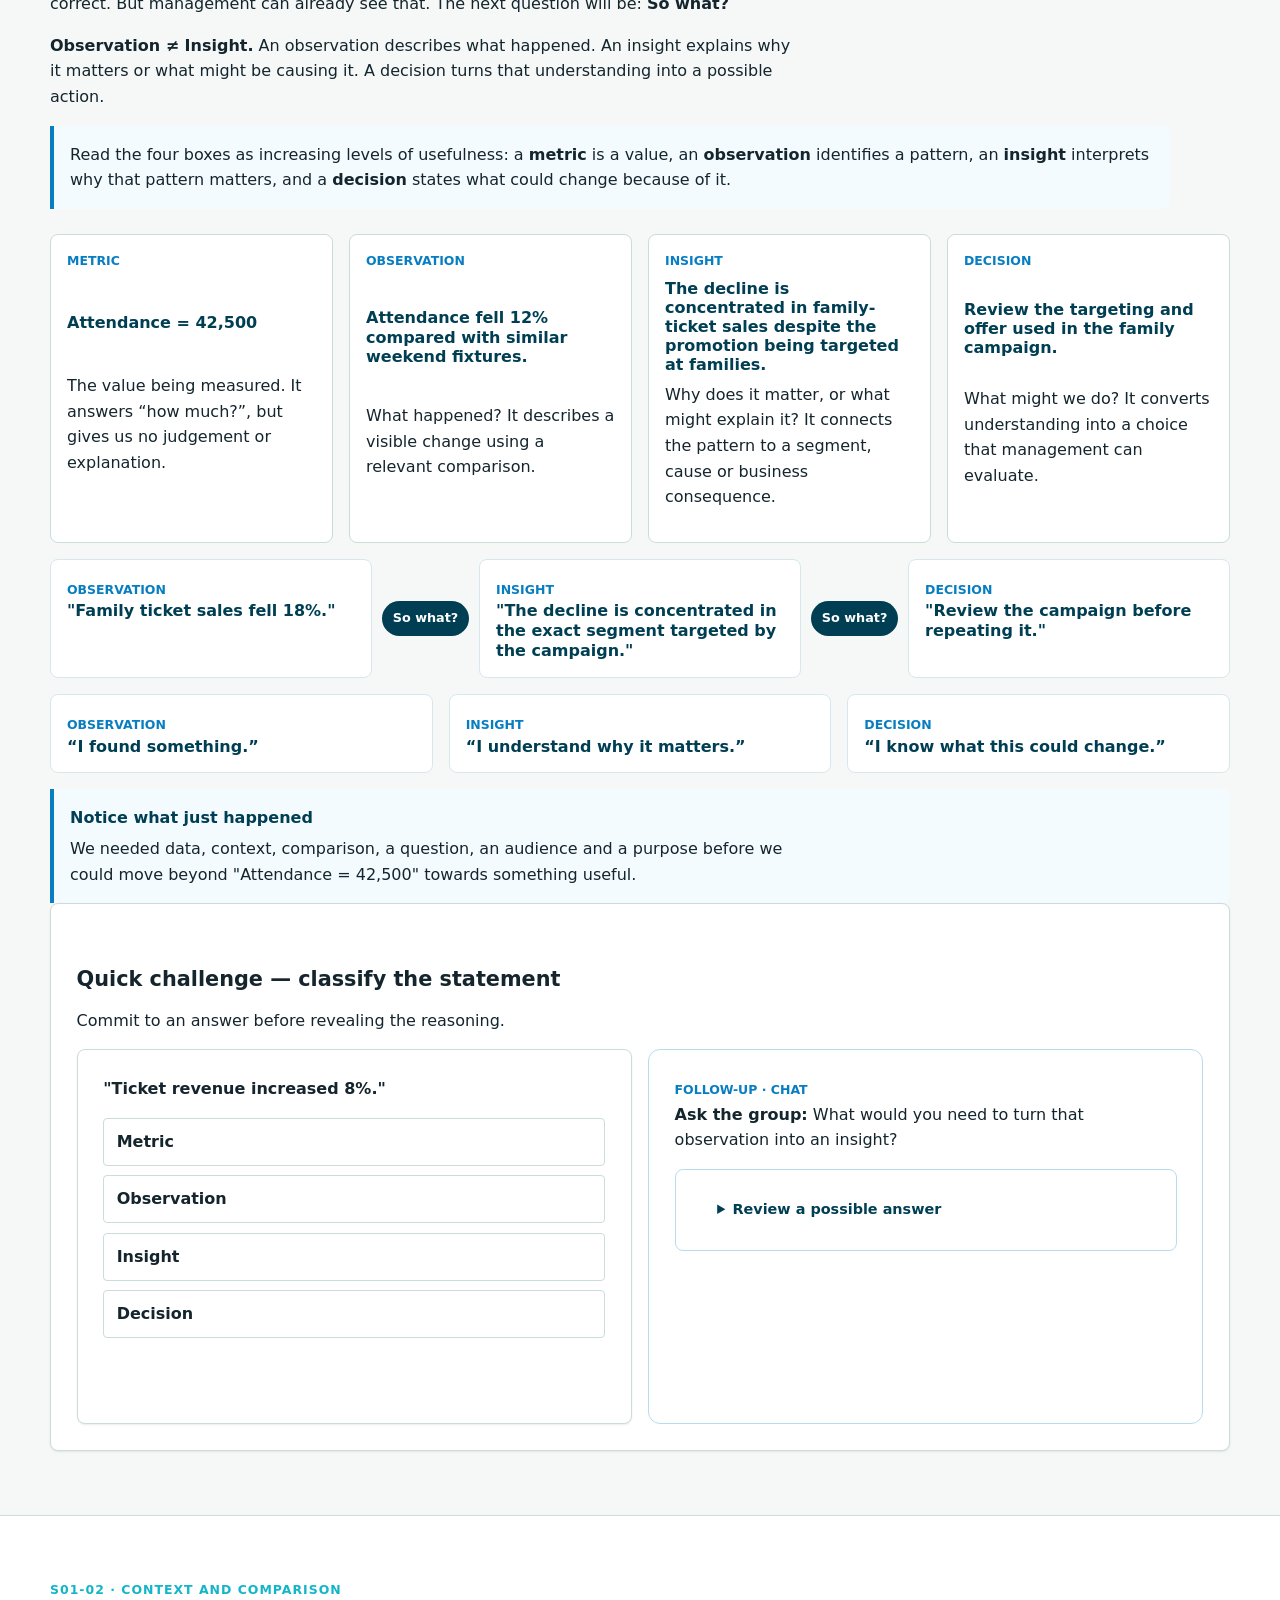
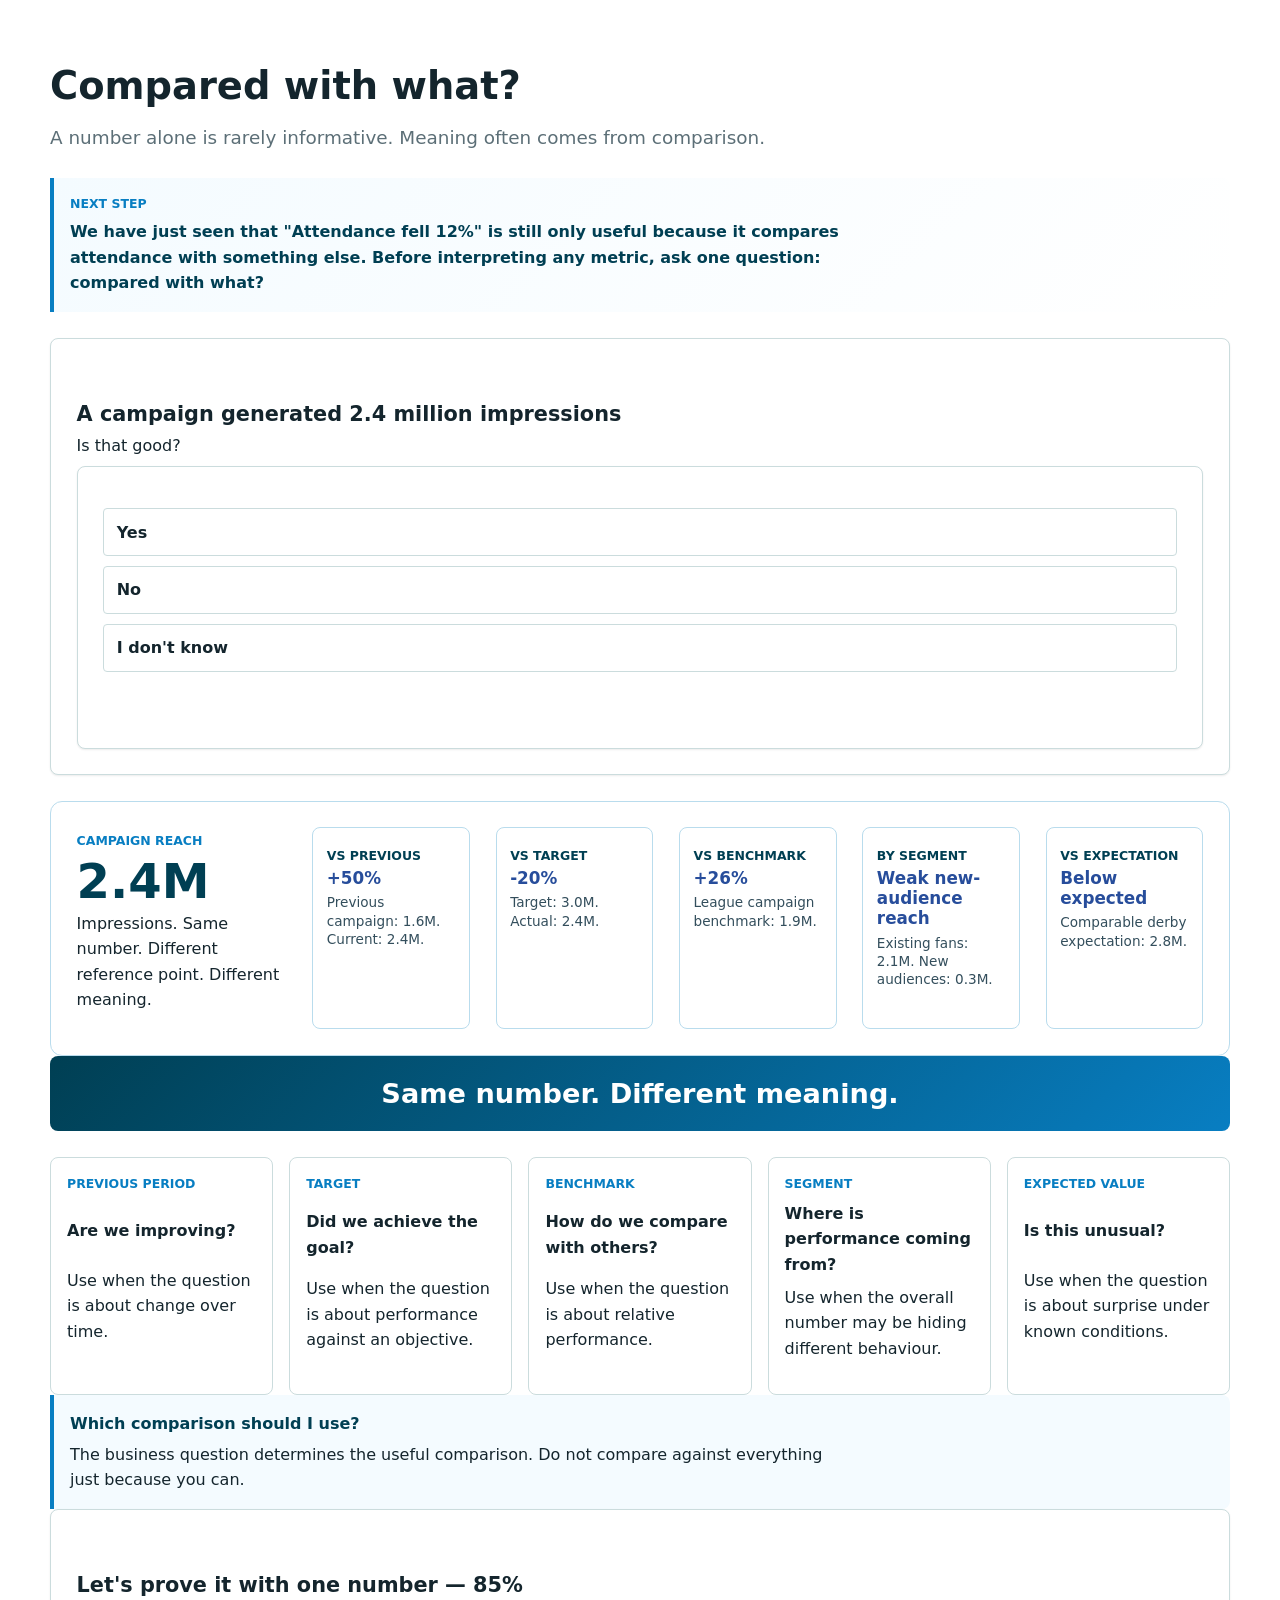
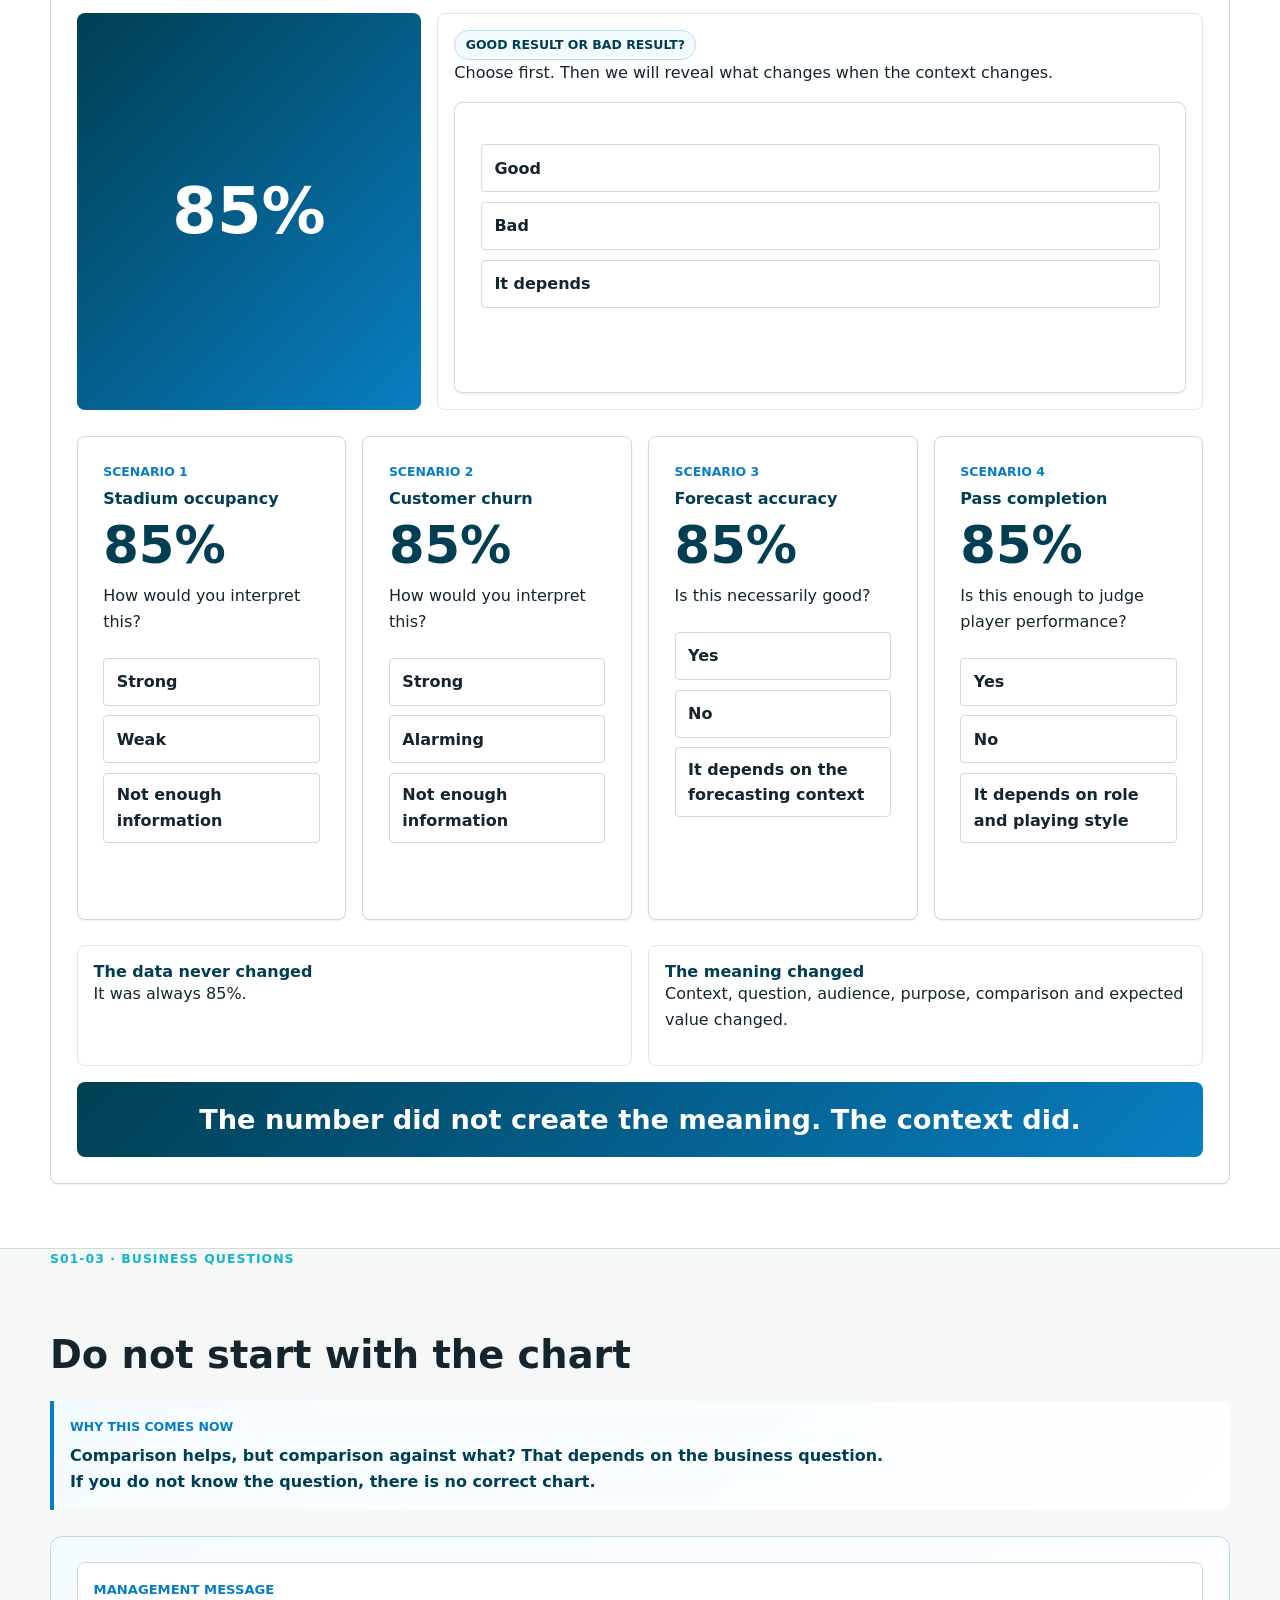
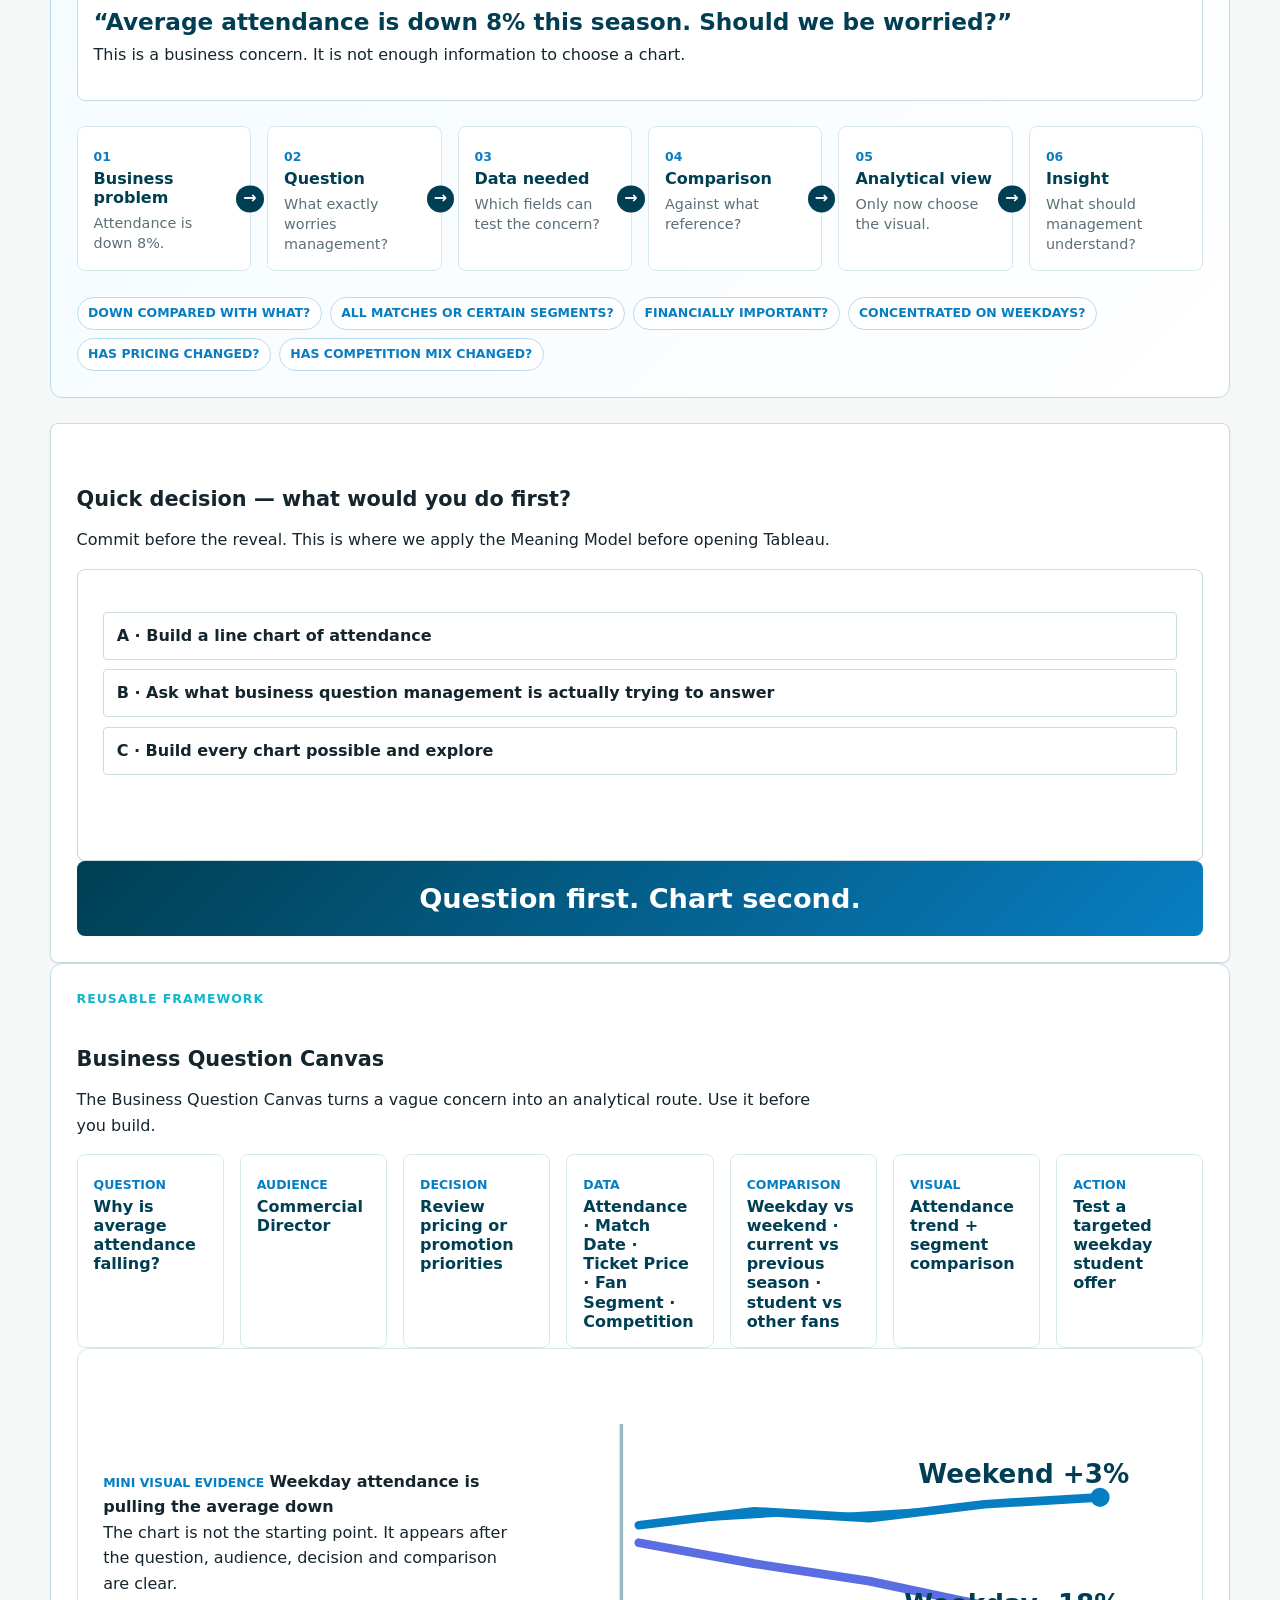
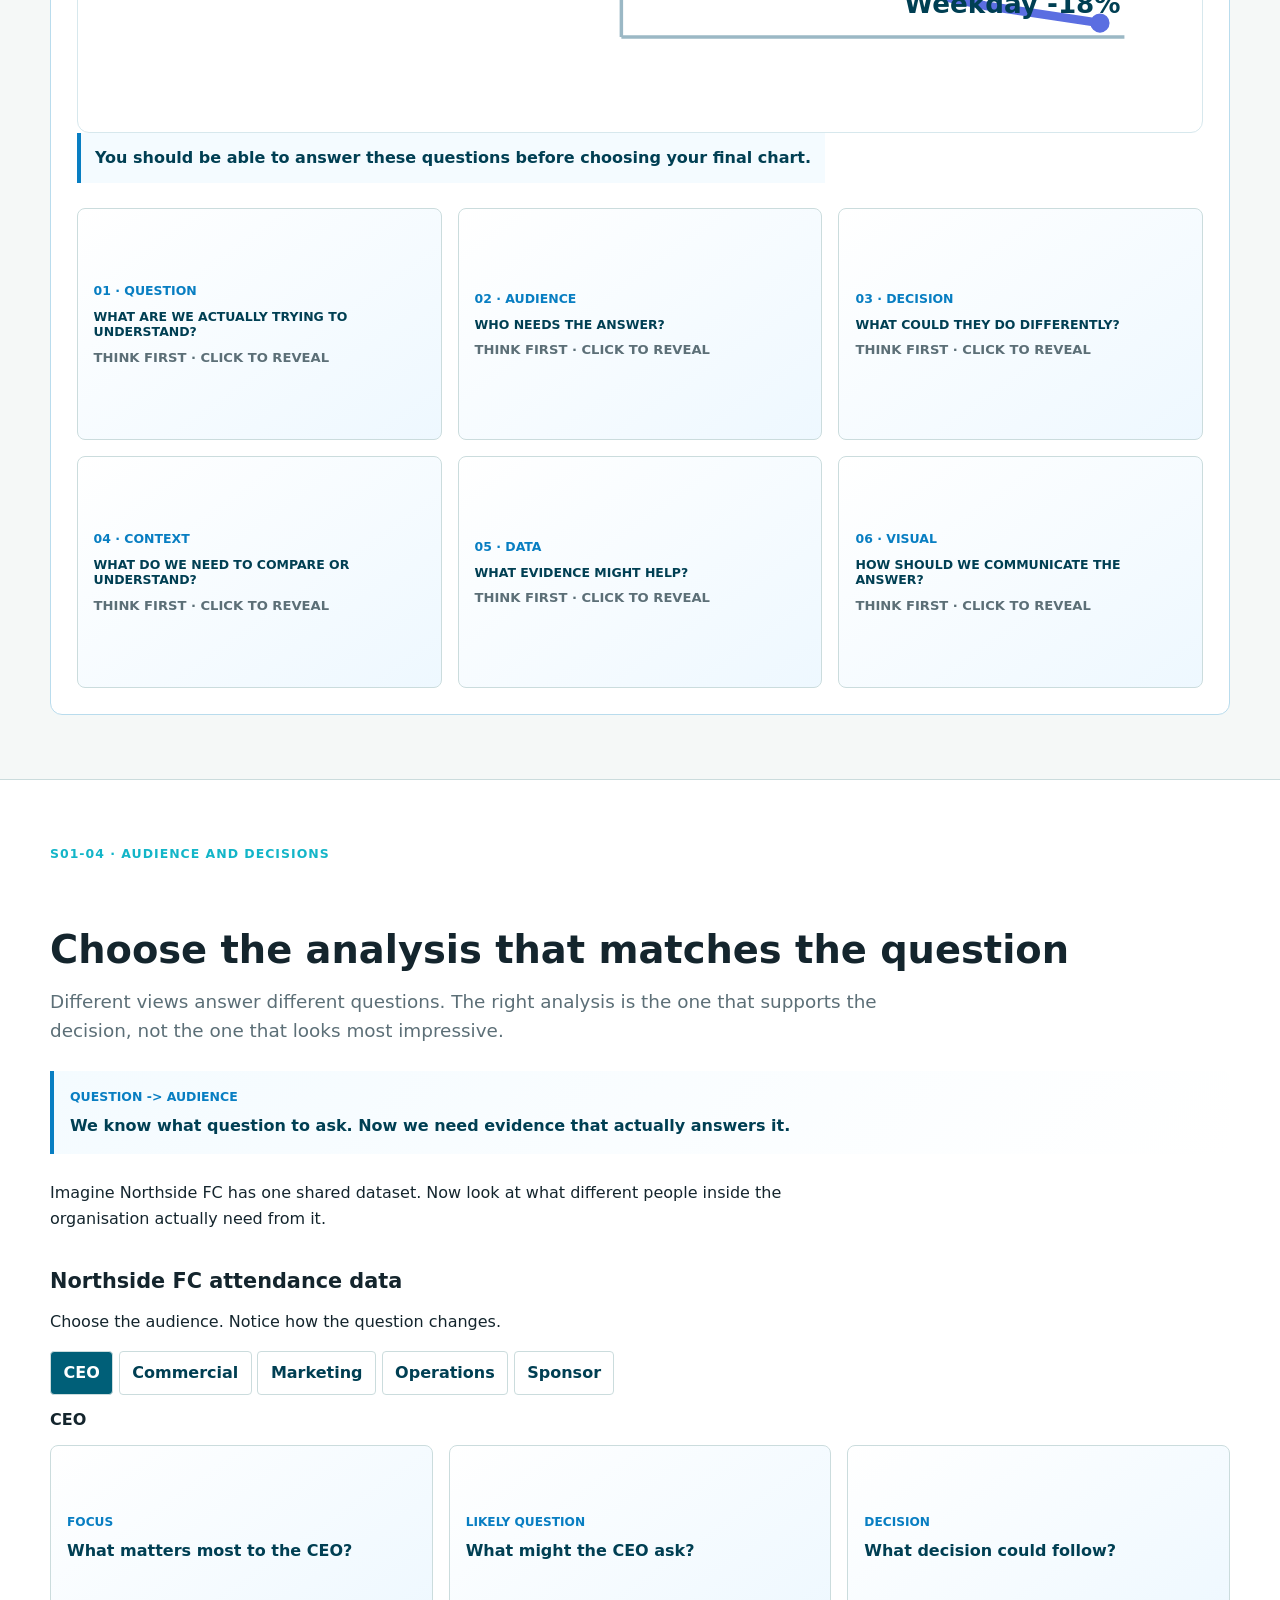
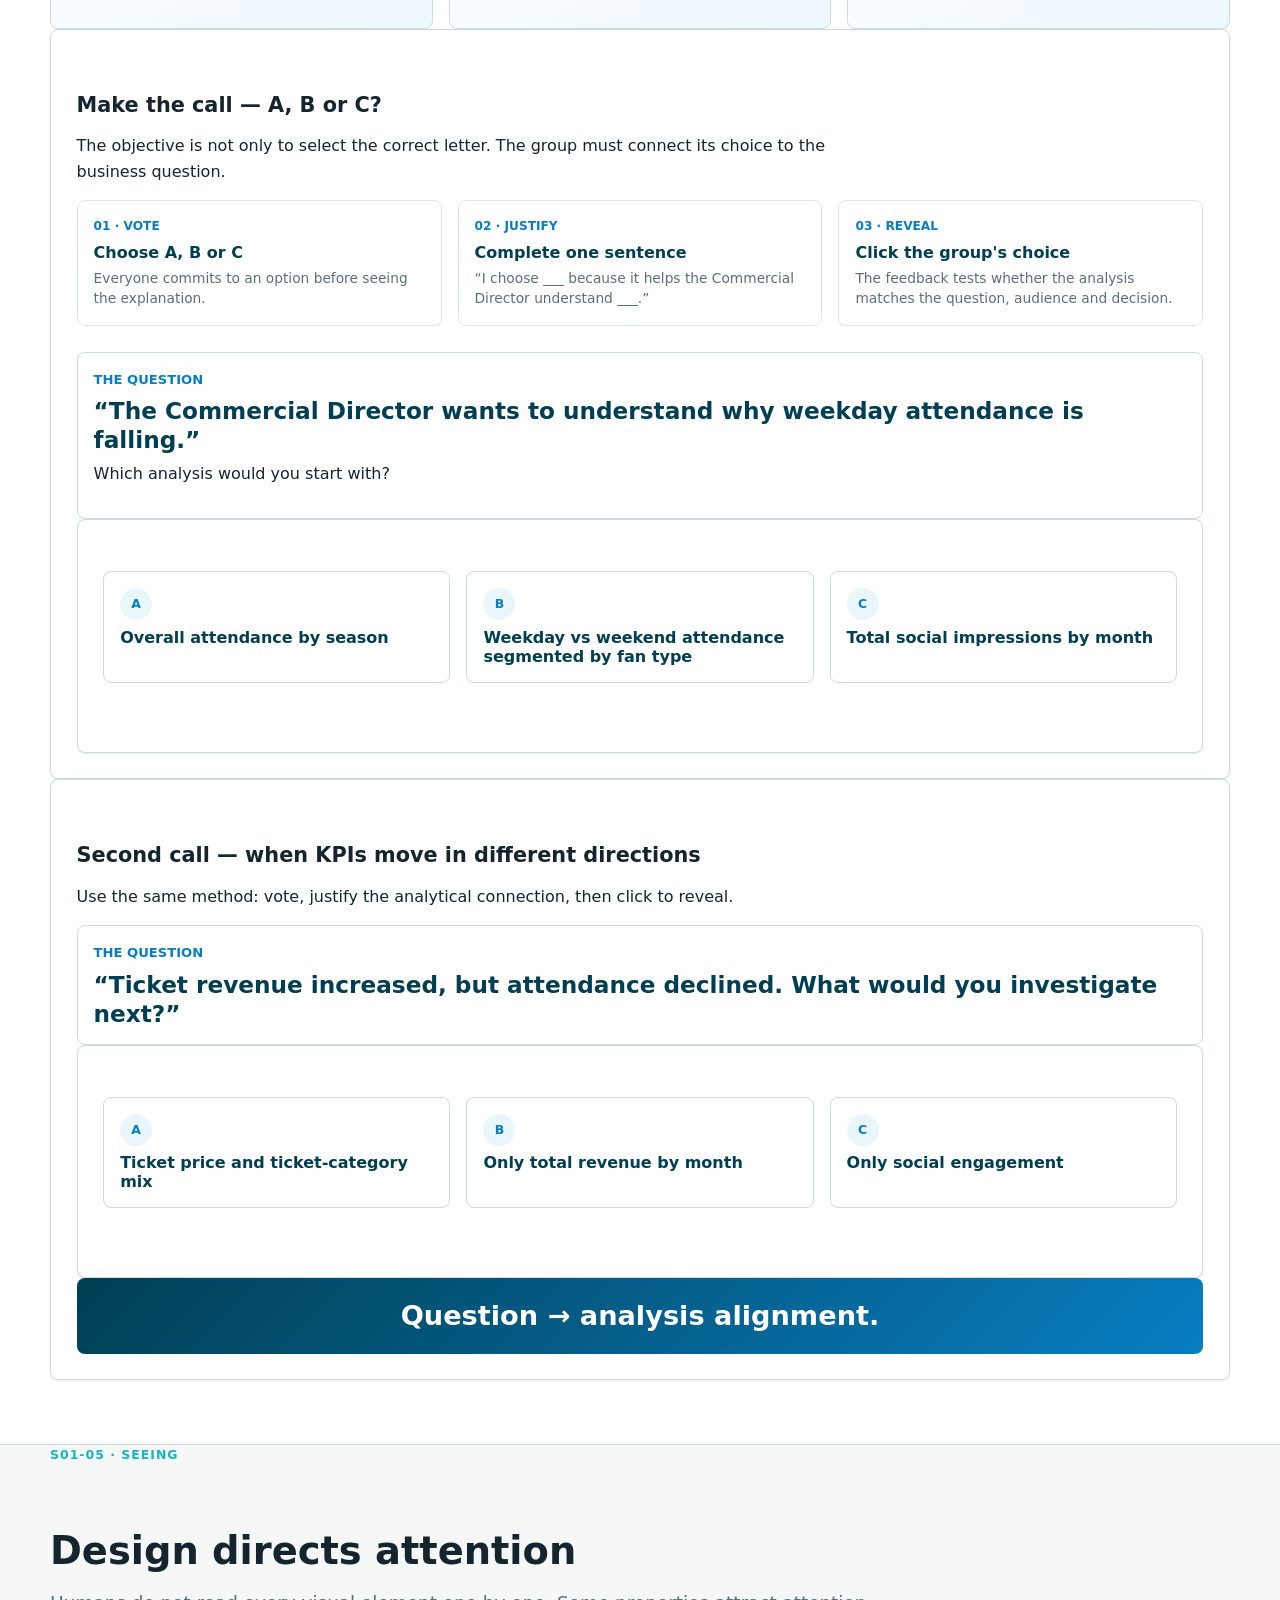
==== commit 55c403ce: "Publish sanitized student site from d4f8599d21dd8d9383b6e33006b6304ecb3694f6" ====
--- a/sessions/session-01/index.html
+++ b/sessions/session-01/index.html
@@ -16,7 +16,7 @@
       <div class="nav-links">
         <a href="../../index.html">Home</a>
         <a aria-current="page" href="index.html">Session 1</a>
-        <a href="../session-02/index.html">Next</a>
+        <span class="publication-unavailable" aria-disabled="true" title="Coming soon">Next</span>
       </div>
     </nav>
   </header>
@@ -1174,7 +1174,7 @@
           <p>Now that we know how to think about data visualisation, we will start using Tableau to build.</p>
           <p>Focus on understanding, not memorising: the same thinking process will guide the practical work.</p>
         </div>
-        <a class="button" href="../session-02/index.html">Go to Session 2</a>
+        <span class="button publication-unavailable" aria-disabled="true" title="Coming soon">Go to Session 2</span>
       </section>
     </section>
   </main>
--- a/assets/css/styles.css
+++ b/assets/css/styles.css
@@ -5940,6 +5940,129 @@
   text-align: left;
 }
 
+.participation-overview-panel {
+  display: grid;
+  gap: var(--space-lg);
+}
+
+.participation-summary {
+  display: grid;
+  grid-template-columns: repeat(4, minmax(0, 1fr));
+  gap: var(--space-sm);
+}
+
+.participation-summary article {
+  display: grid;
+  gap: .45rem;
+  padding: var(--space-md);
+  border: 1px solid var(--color-border);
+  border-radius: var(--radius-md);
+  background: #fff;
+}
+
+.participation-summary span,
+.participation-summary small {
+  color: var(--color-text-muted);
+  font-size: .82rem;
+  font-weight: 800;
+}
+
+.participation-summary strong {
+  color: var(--color-primary-dark);
+  font-size: 1.6rem;
+}
+
+.participation-summary-track,
+.participation-stack {
+  overflow: hidden;
+  display: flex;
+  min-height: .75rem;
+  border-radius: 999px;
+  background: #e9f0f2;
+}
+
+.participation-summary-track i {
+  display: block;
+  background: var(--color-primary);
+}
+
+.participation-legend {
+  display: flex;
+  flex-wrap: wrap;
+  gap: var(--space-md);
+  color: var(--color-text-muted);
+  font-size: .85rem;
+  font-weight: 800;
+}
+
+.participation-legend span {
+  display: inline-flex;
+  align-items: center;
+  gap: .4rem;
+}
+
+.participation-legend i {
+  width: .8rem;
+  height: .8rem;
+  border-radius: .2rem;
+}
+
+.participation-bars {
+  display: grid;
+  gap: .6rem;
+}
+
+.participation-bar-row {
+  display: grid;
+  grid-template-columns: minmax(150px, 240px) minmax(220px, 1fr) 5.5rem;
+  gap: var(--space-sm);
+  align-items: center;
+}
+
+.participation-bar-row > strong {
+  overflow: hidden;
+  color: var(--color-primary-dark);
+  font-size: .9rem;
+  text-overflow: ellipsis;
+  white-space: nowrap;
+}
+
+.participation-bar-row > span {
+  color: var(--color-primary-dark);
+  font-size: .86rem;
+  font-weight: 900;
+  text-align: right;
+}
+
+.participation-stack {
+  min-height: 1.1rem;
+}
+
+.participation-stack i {
+  display: block;
+  min-width: 0;
+}
+
+.participation-stack .direct,
+.participation-legend .direct { background: #087ec2; }
+
+.participation-stack .kahoot,
+.participation-legend .kahoot { background: #f0a202; }
+
+.participation-stack .engagement,
+.participation-legend .engagement { background: #2f855a; }
+
+@media (max-width: 820px) {
+  .participation-summary { grid-template-columns: repeat(2, minmax(0, 1fr)); }
+  .participation-bar-row { grid-template-columns: minmax(110px, 1fr) 2fr 4.8rem; }
+}
+
+@media (max-width: 560px) {
+  .participation-summary { grid-template-columns: 1fr; }
+  .participation-bar-row { grid-template-columns: 1fr auto; }
+  .participation-stack { grid-column: 1 / -1; grid-row: 2; }
+}
+
 .kahoot-preview {
   margin-top: var(--space-md);
 }
@@ -10161,6 +10284,149 @@
 
 .gsb-task-card > div p {
   margin: .75rem 0 0;
+}
+
+.worksheet-solution-grid {
+  grid-template-columns: repeat(auto-fit, minmax(260px, 1fr));
+}
+
+.gsb-task-grid .gsb-task-card[open] {
+  grid-column: 1 / -1;
+}
+
+.gsb-task-card > div .visual-principle {
+  padding: .9rem 1rem;
+  border: 1px solid rgba(185, 230, 255, .35);
+  border-radius: var(--radius-sm);
+  background: rgba(0, 40, 54, .42);
+  font-size: .95rem;
+  font-weight: 500;
+  line-height: 1.55;
+  text-align: left;
+  overflow-wrap: normal;
+  word-break: normal;
+}
+
+.gsb-task-card > div .visual-principle strong {
+  color: #b9e6ff;
+  font-weight: 900;
+}
+
+.challenge-block {
+  margin-top: .85rem;
+  padding: 1rem;
+  border: 1px solid rgba(185, 230, 255, .35);
+  border-radius: var(--radius-sm);
+  background: rgba(0, 40, 54, .28);
+}
+
+.challenge-block > b {
+  display: block;
+  margin-bottom: .45rem;
+  color: #b9e6ff;
+  font-size: .78rem;
+  font-weight: 900;
+  letter-spacing: .06em;
+  text-transform: uppercase;
+}
+
+.challenge-block p:first-of-type,
+.challenge-block ol:first-of-type {
+  margin-top: 0;
+}
+
+.challenge-context {
+  border-left: 4px solid #56c5ff;
+}
+
+.challenge-questions {
+  border-left: 4px solid #ffd166;
+}
+
+.challenge-build {
+  border-left: 4px solid #63d6a2;
+}
+
+.challenge-reveal {
+  margin-top: .85rem;
+  border: 1px solid rgba(255, 209, 102, .65);
+  border-radius: var(--radius-sm);
+  background: rgba(255, 209, 102, .1);
+  overflow: hidden;
+}
+
+.challenge-reveal summary {
+  padding: .9rem 1rem;
+  color: #fff0bd;
+  cursor: pointer;
+  font-weight: 900;
+}
+
+.challenge-reveal > div {
+  padding: 0 1rem 1rem;
+}
+
+.challenge-reveal > div p {
+  margin: .7rem 0 0;
+}
+
+.challenge-follow-up {
+  margin-top: .85rem;
+  border: 1px solid rgba(99, 214, 162, .65);
+  border-radius: var(--radius-sm);
+  background: rgba(99, 214, 162, .1);
+  overflow: hidden;
+}
+
+.challenge-follow-up summary {
+  padding: .9rem 1rem;
+  color: #c8f8e2;
+  cursor: pointer;
+  font-weight: 900;
+}
+
+.challenge-follow-up > div {
+  padding: 0 1rem 1rem;
+}
+
+.trend-stat-explainer {
+  display: grid;
+  grid-template-columns: repeat(auto-fit, minmax(260px, 1fr));
+  gap: .75rem;
+  margin-top: 1rem;
+}
+
+.trend-stat-explainer article {
+  padding: .9rem;
+  border: 1px solid rgba(200, 248, 226, .35);
+  border-radius: var(--radius-sm);
+  background: rgba(0, 40, 54, .3);
+}
+
+.trend-stat-explainer article > strong {
+  color: #c8f8e2;
+}
+
+.quick-answer-reveal {
+  margin-top: var(--space-md);
+  padding: 0;
+  border: 1px solid #b9dced;
+  border-radius: var(--radius-md);
+  background: #f4fbff;
+  overflow: hidden;
+}
+
+.quick-answer-reveal summary {
+  padding: .9rem 1rem;
+  color: var(--color-primary-dark);
+  cursor: pointer;
+  font-weight: 850;
+}
+
+.quick-answer-reveal p {
+  margin: 0;
+  padding: 0 1rem 1rem;
+  color: var(--color-text);
 }
 
 .source-map-zone {
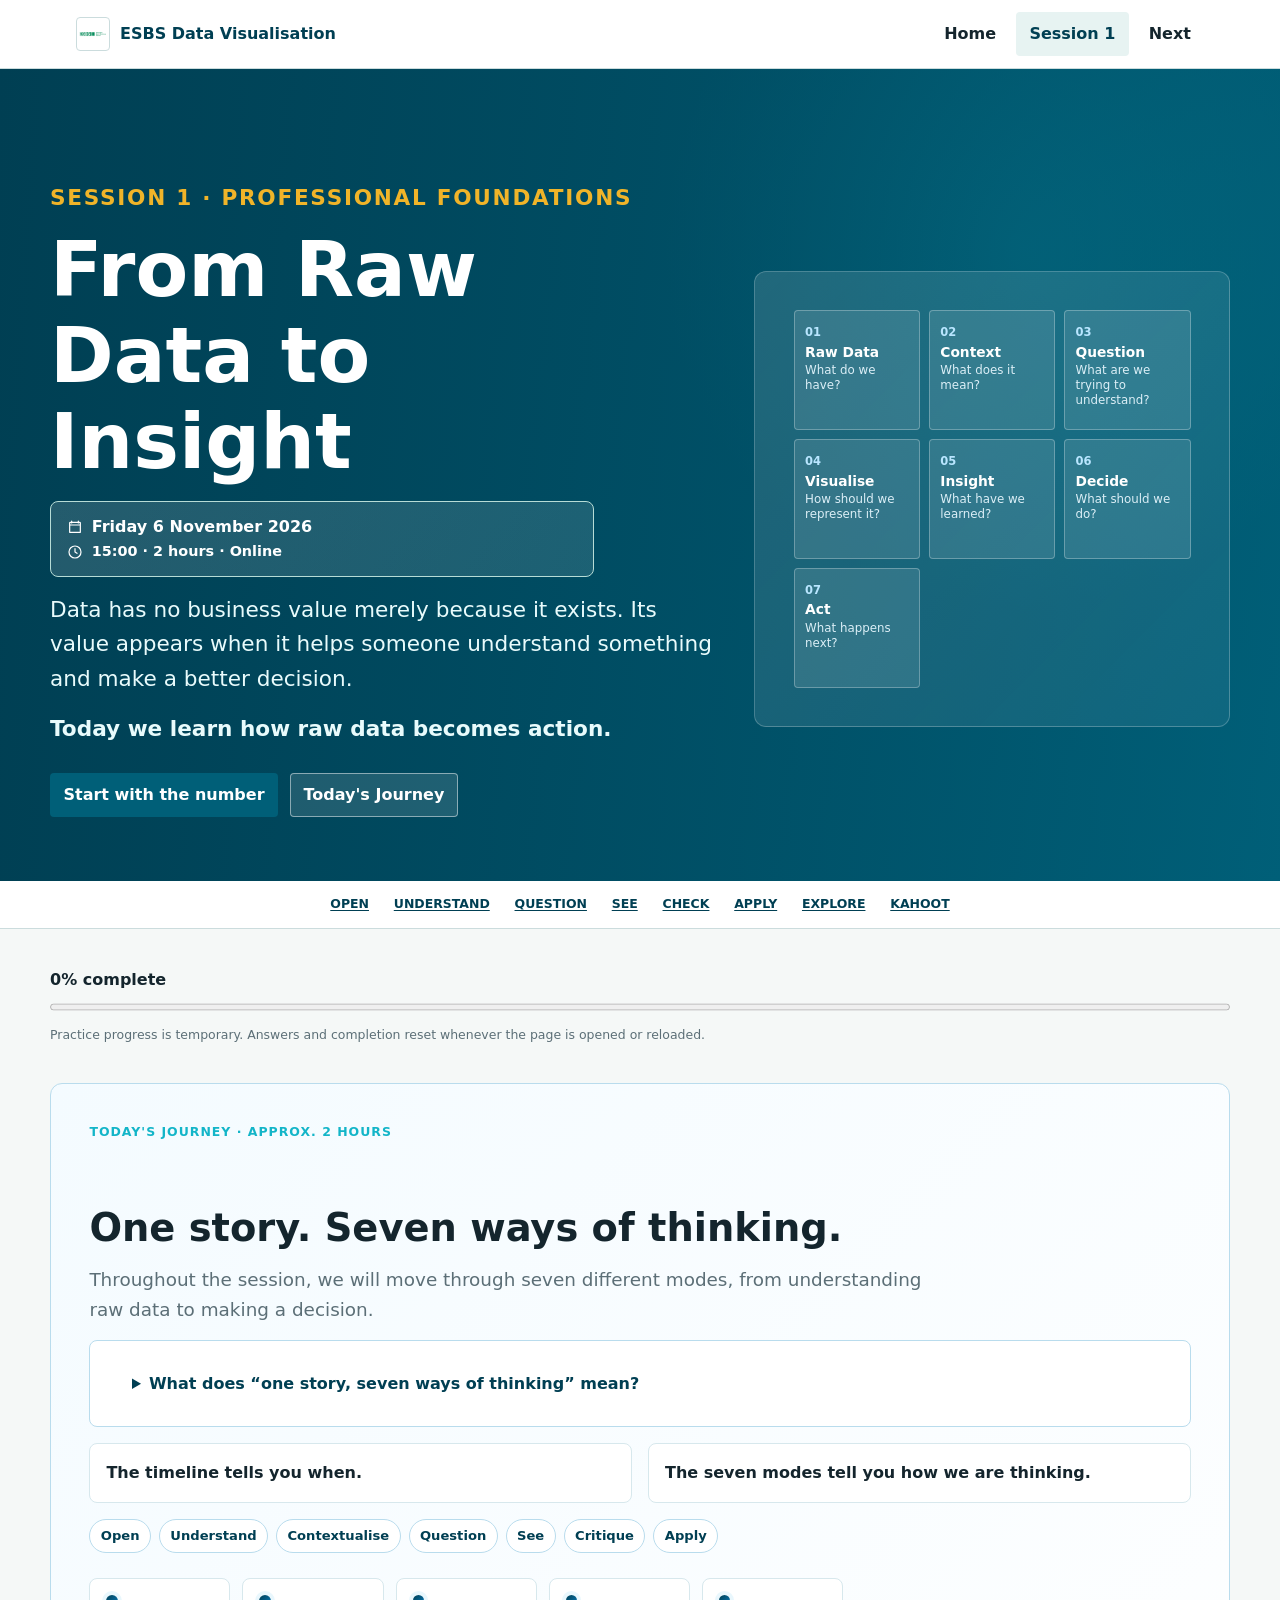
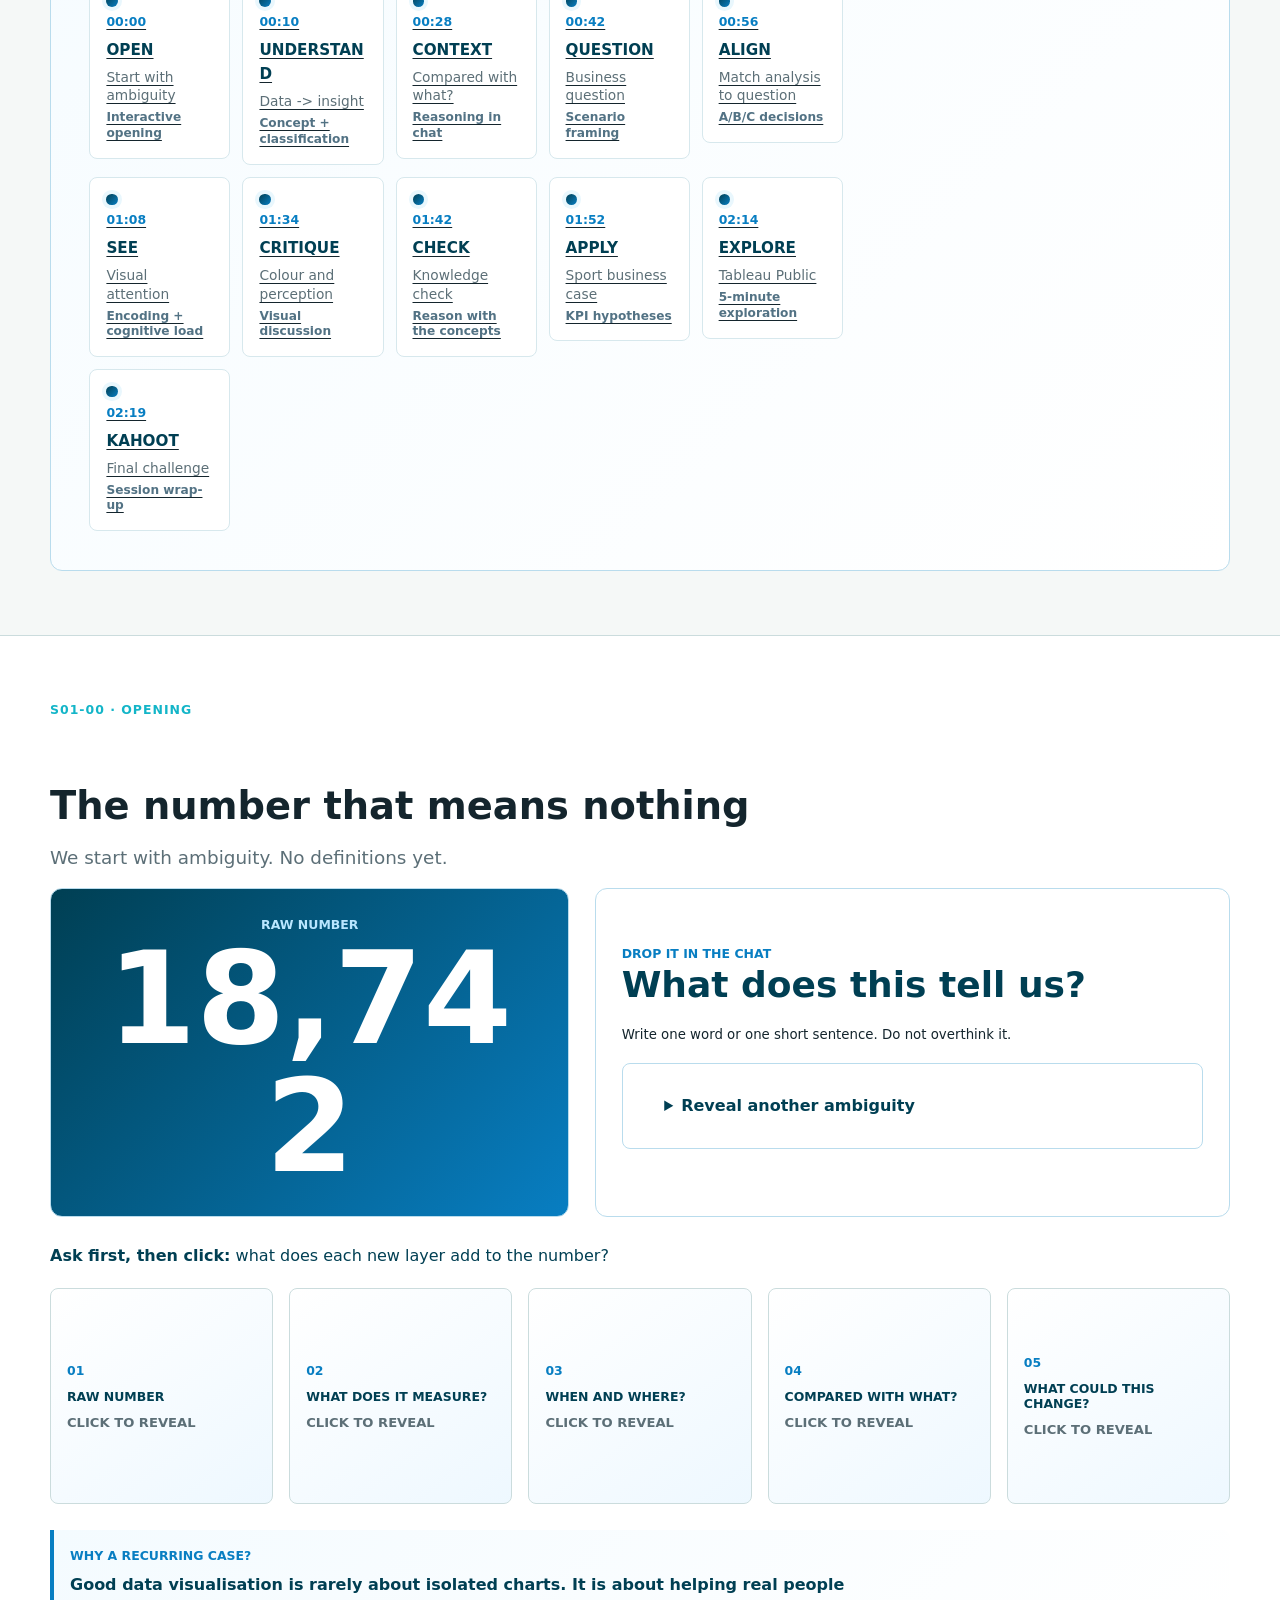
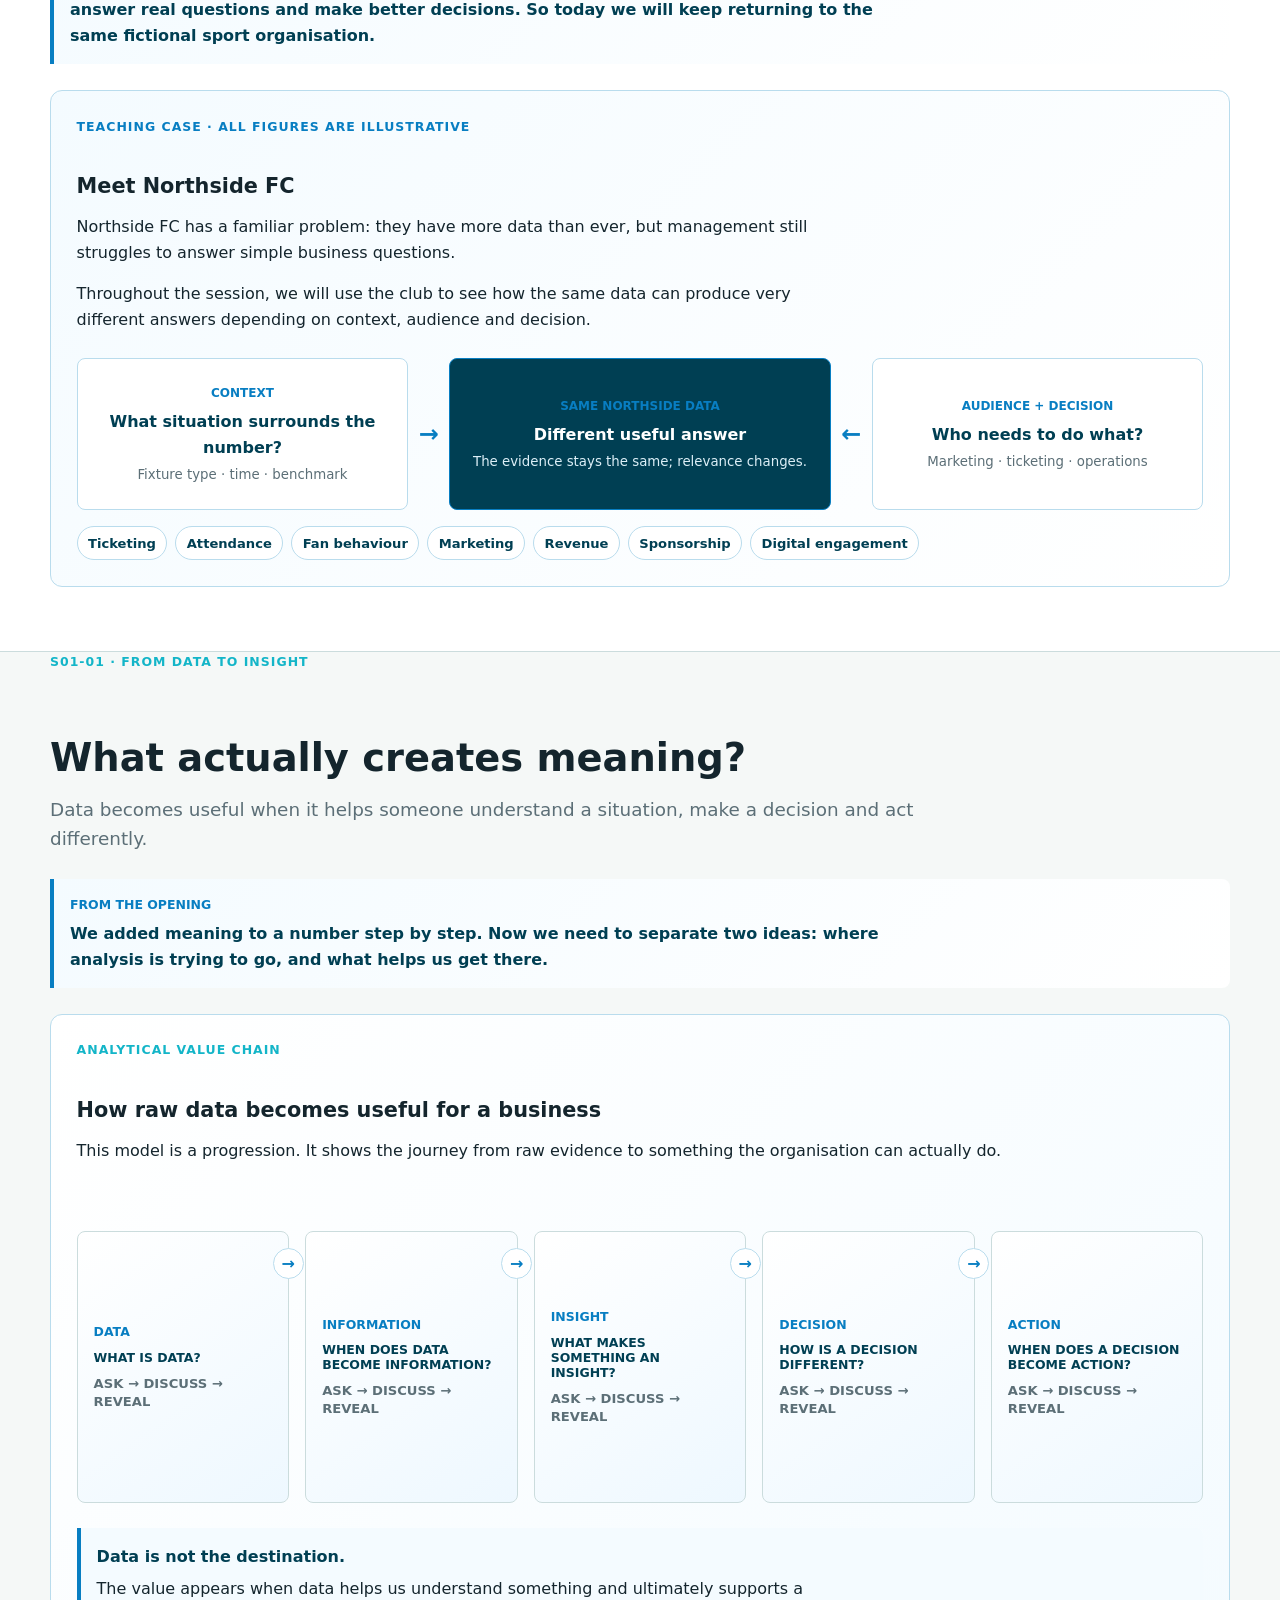
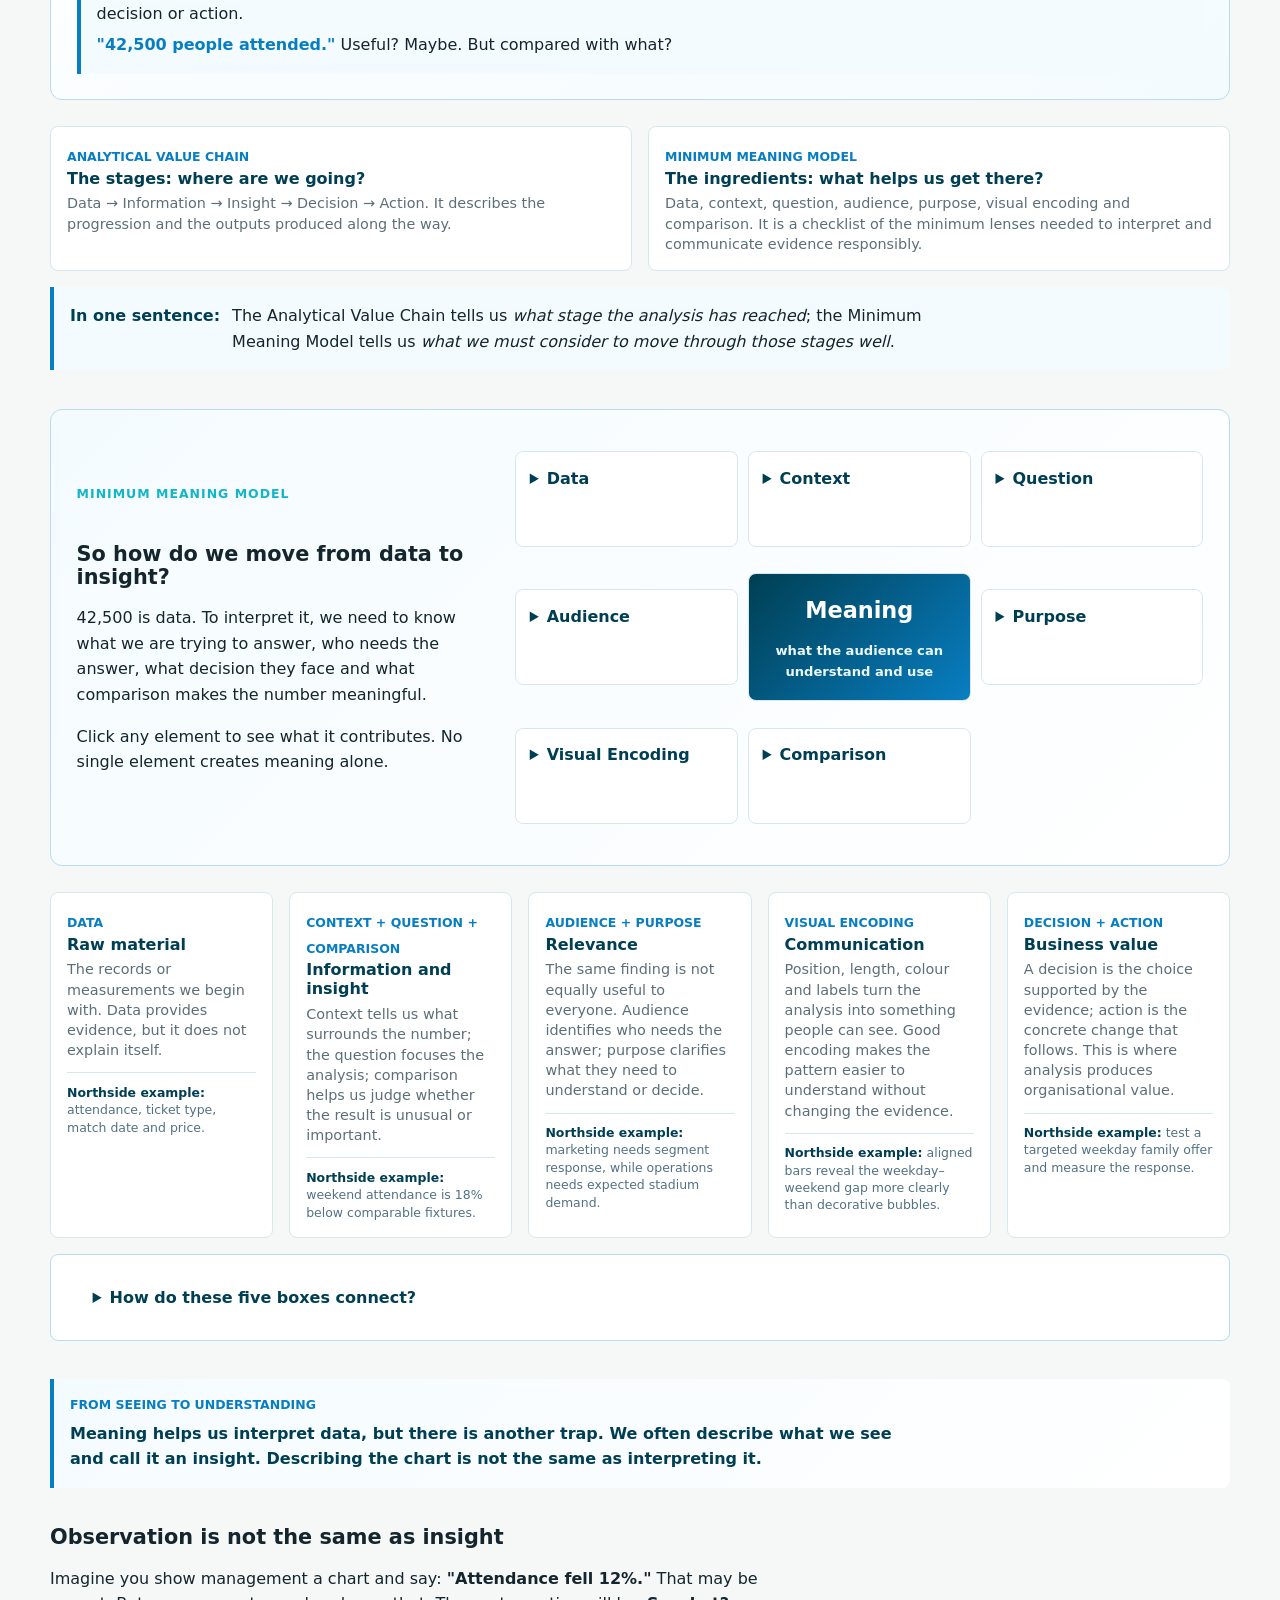
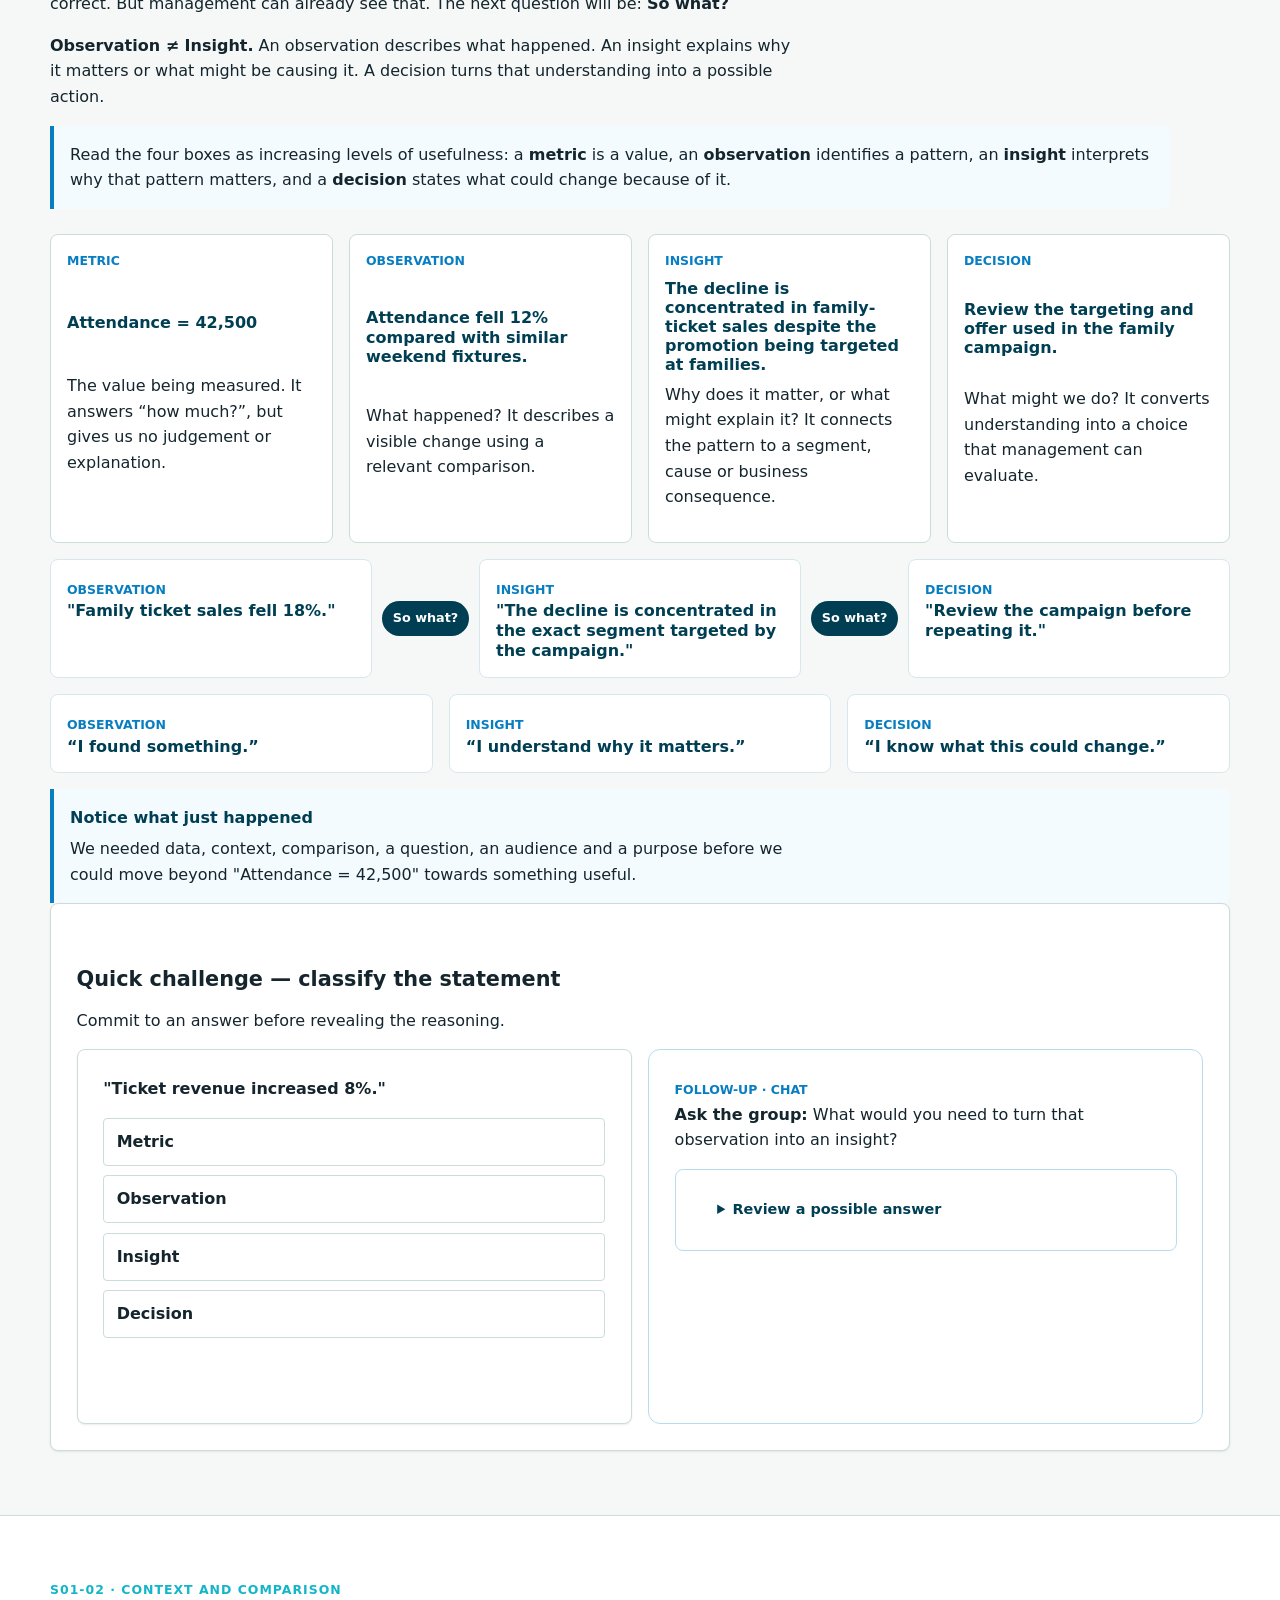
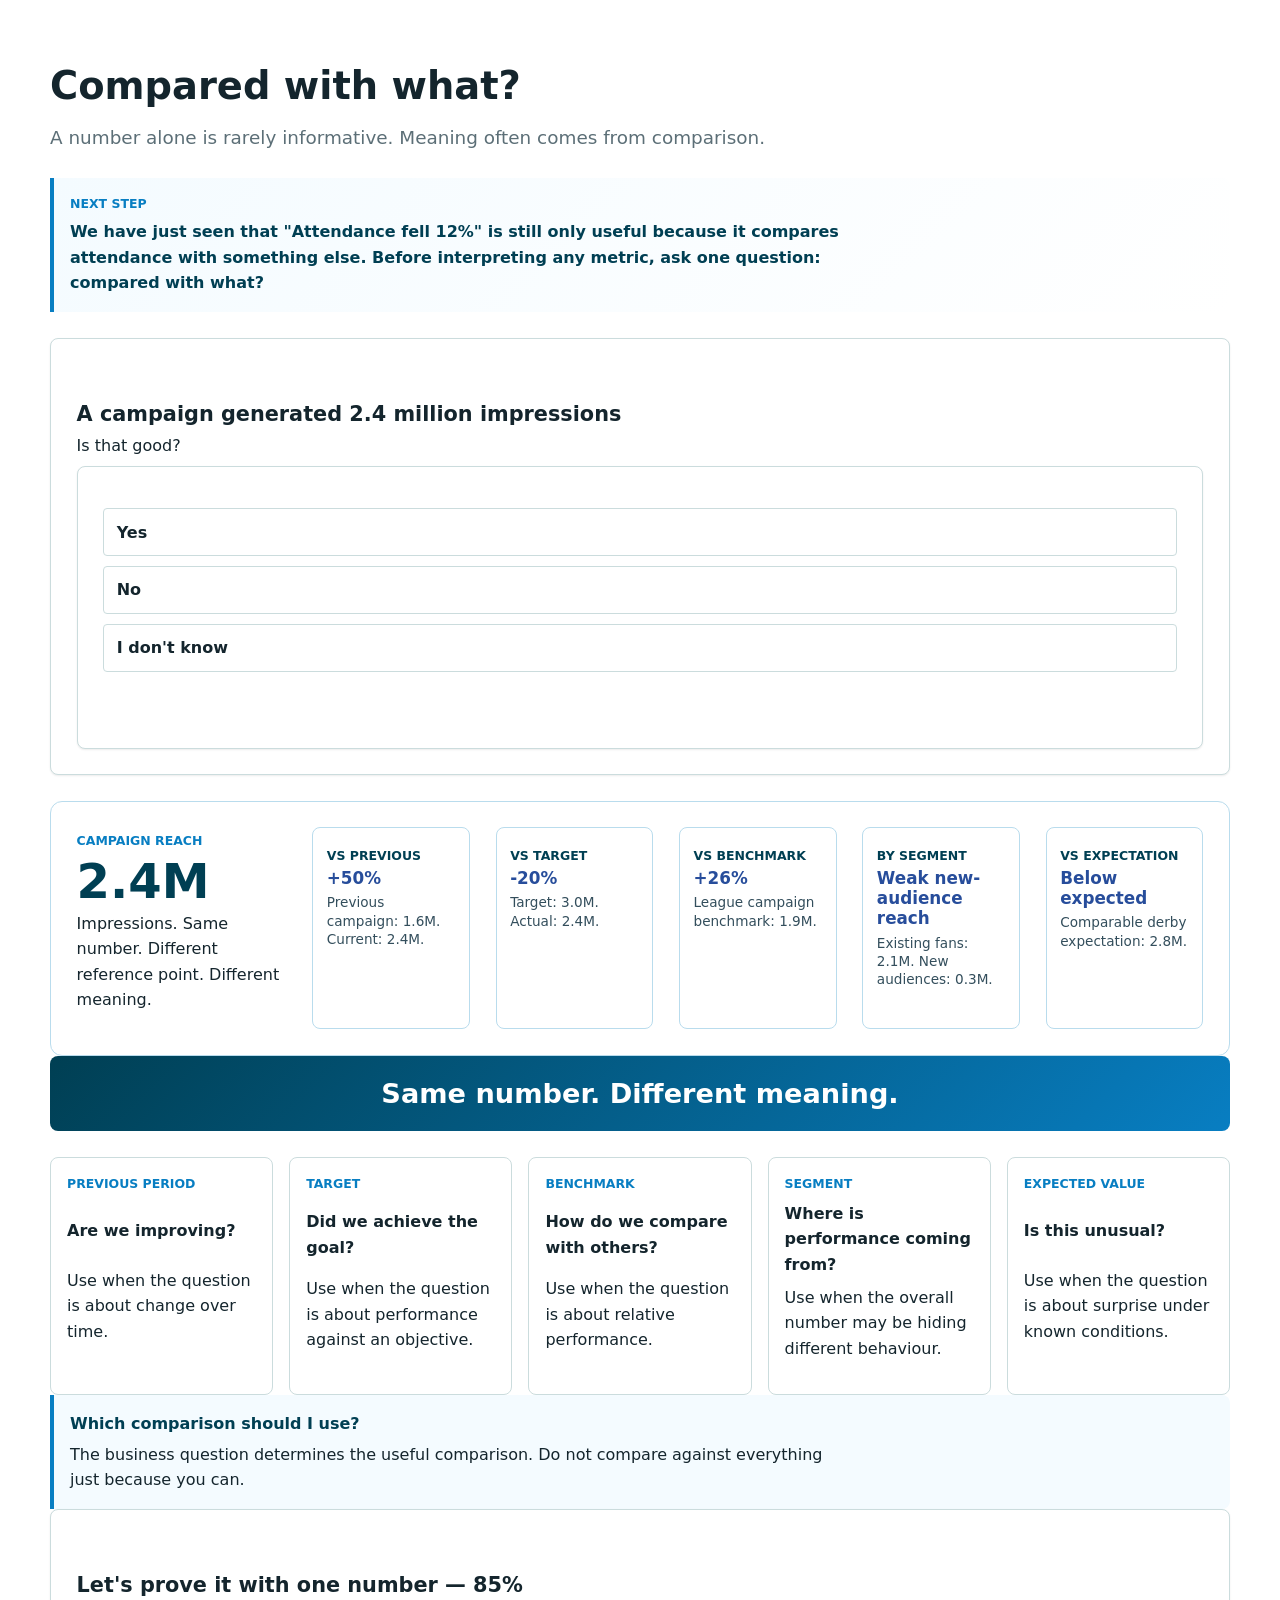
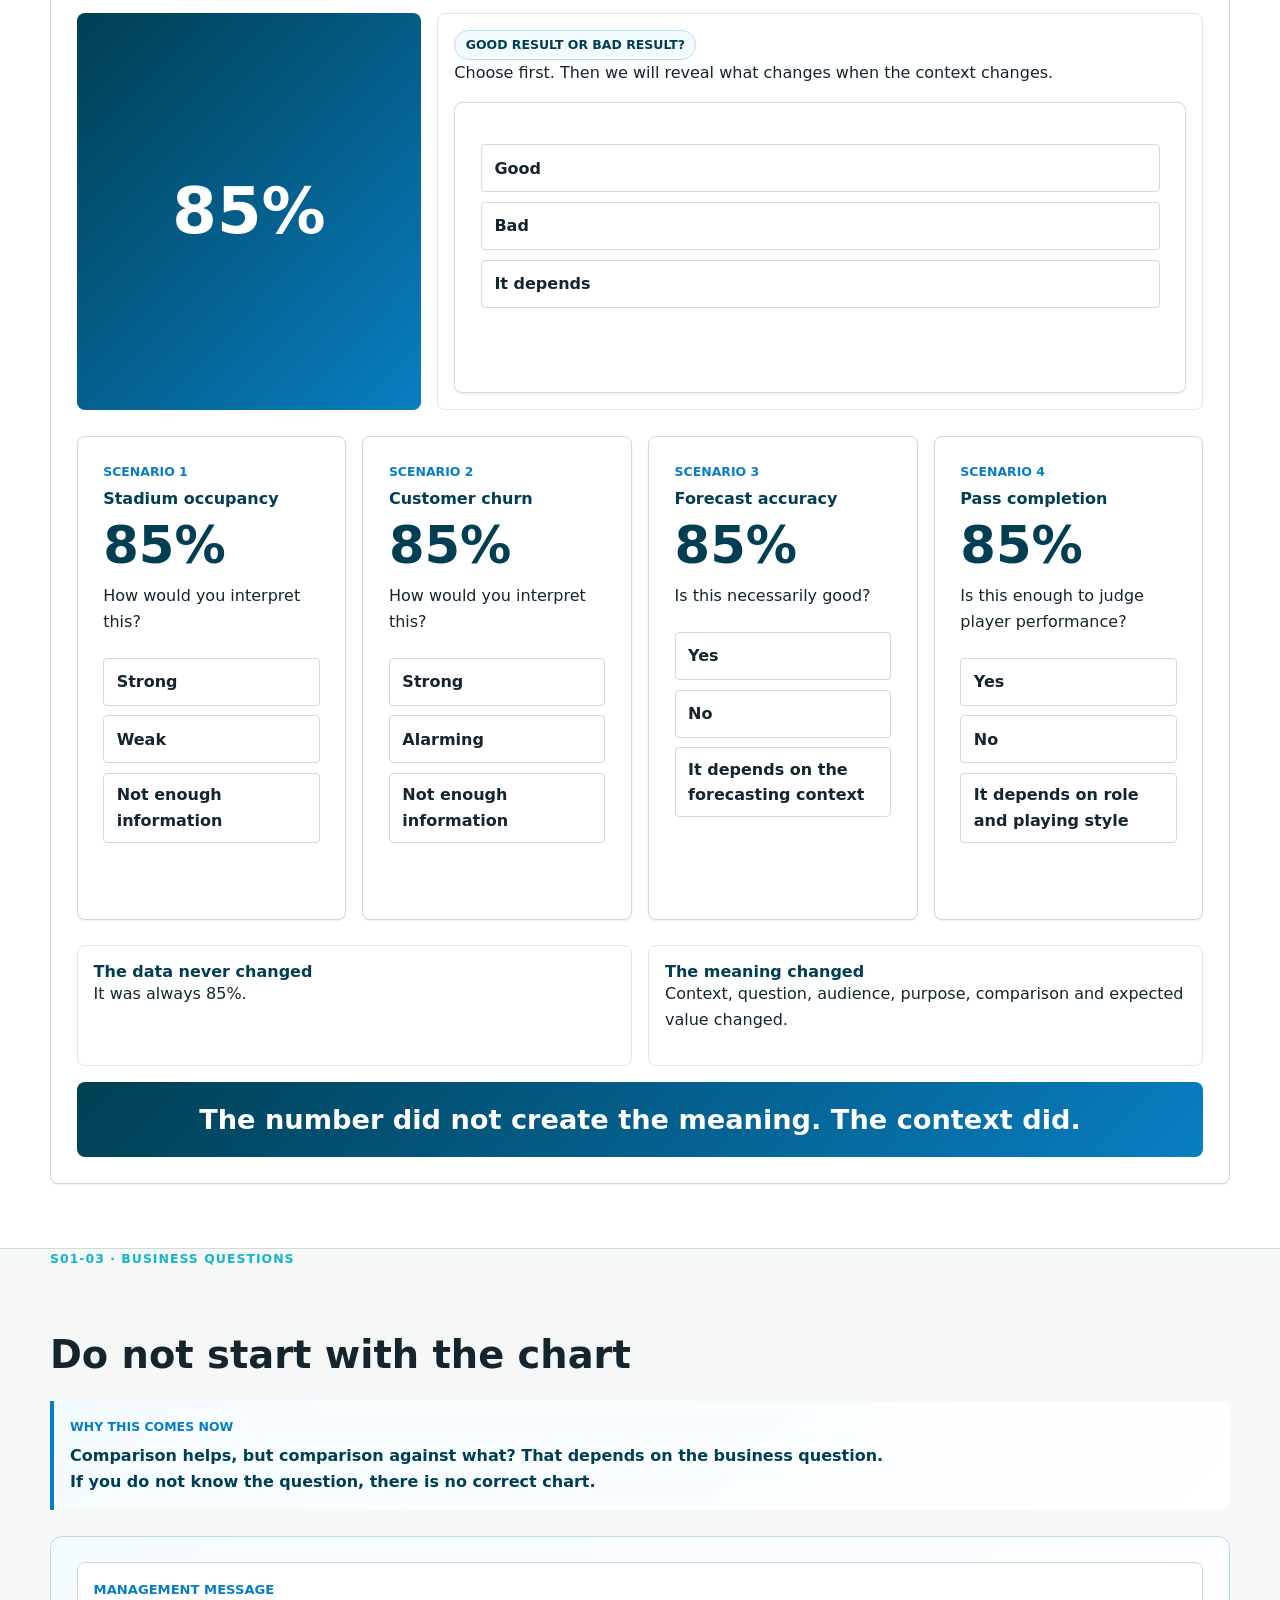
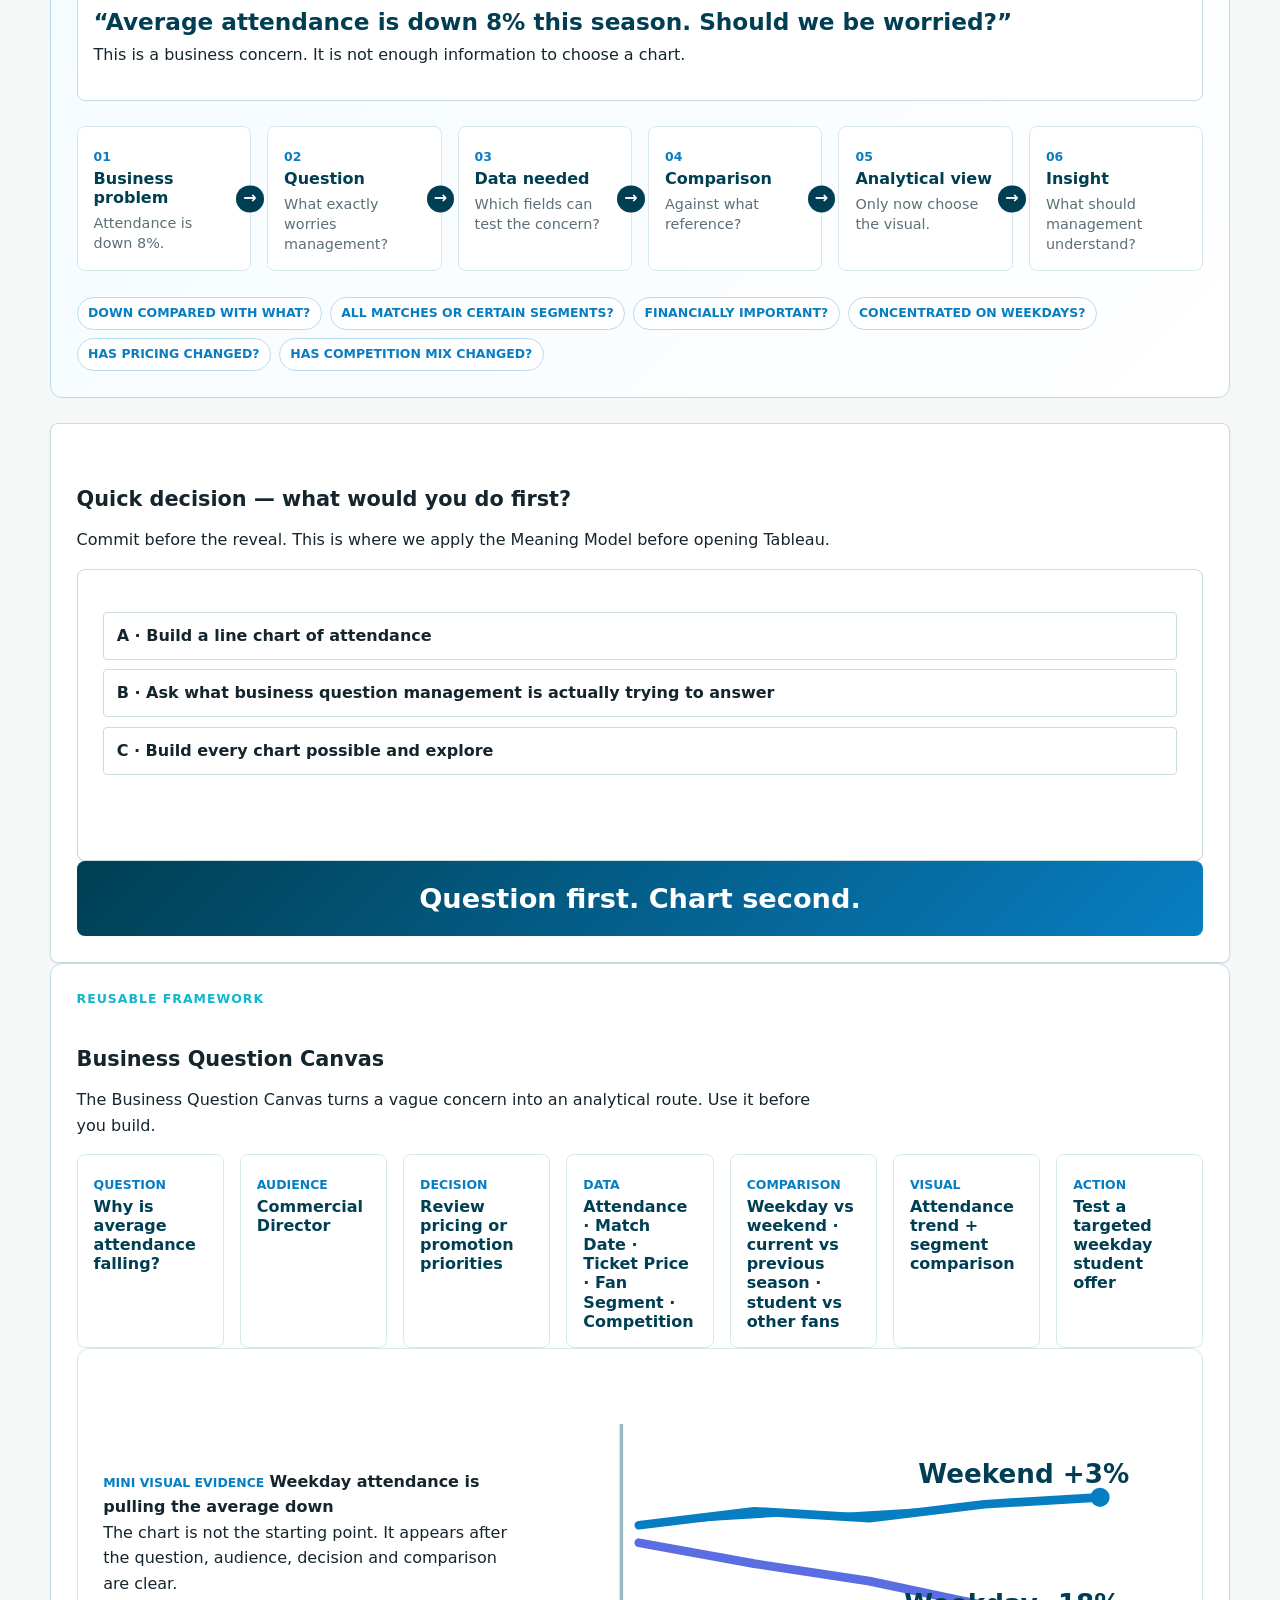
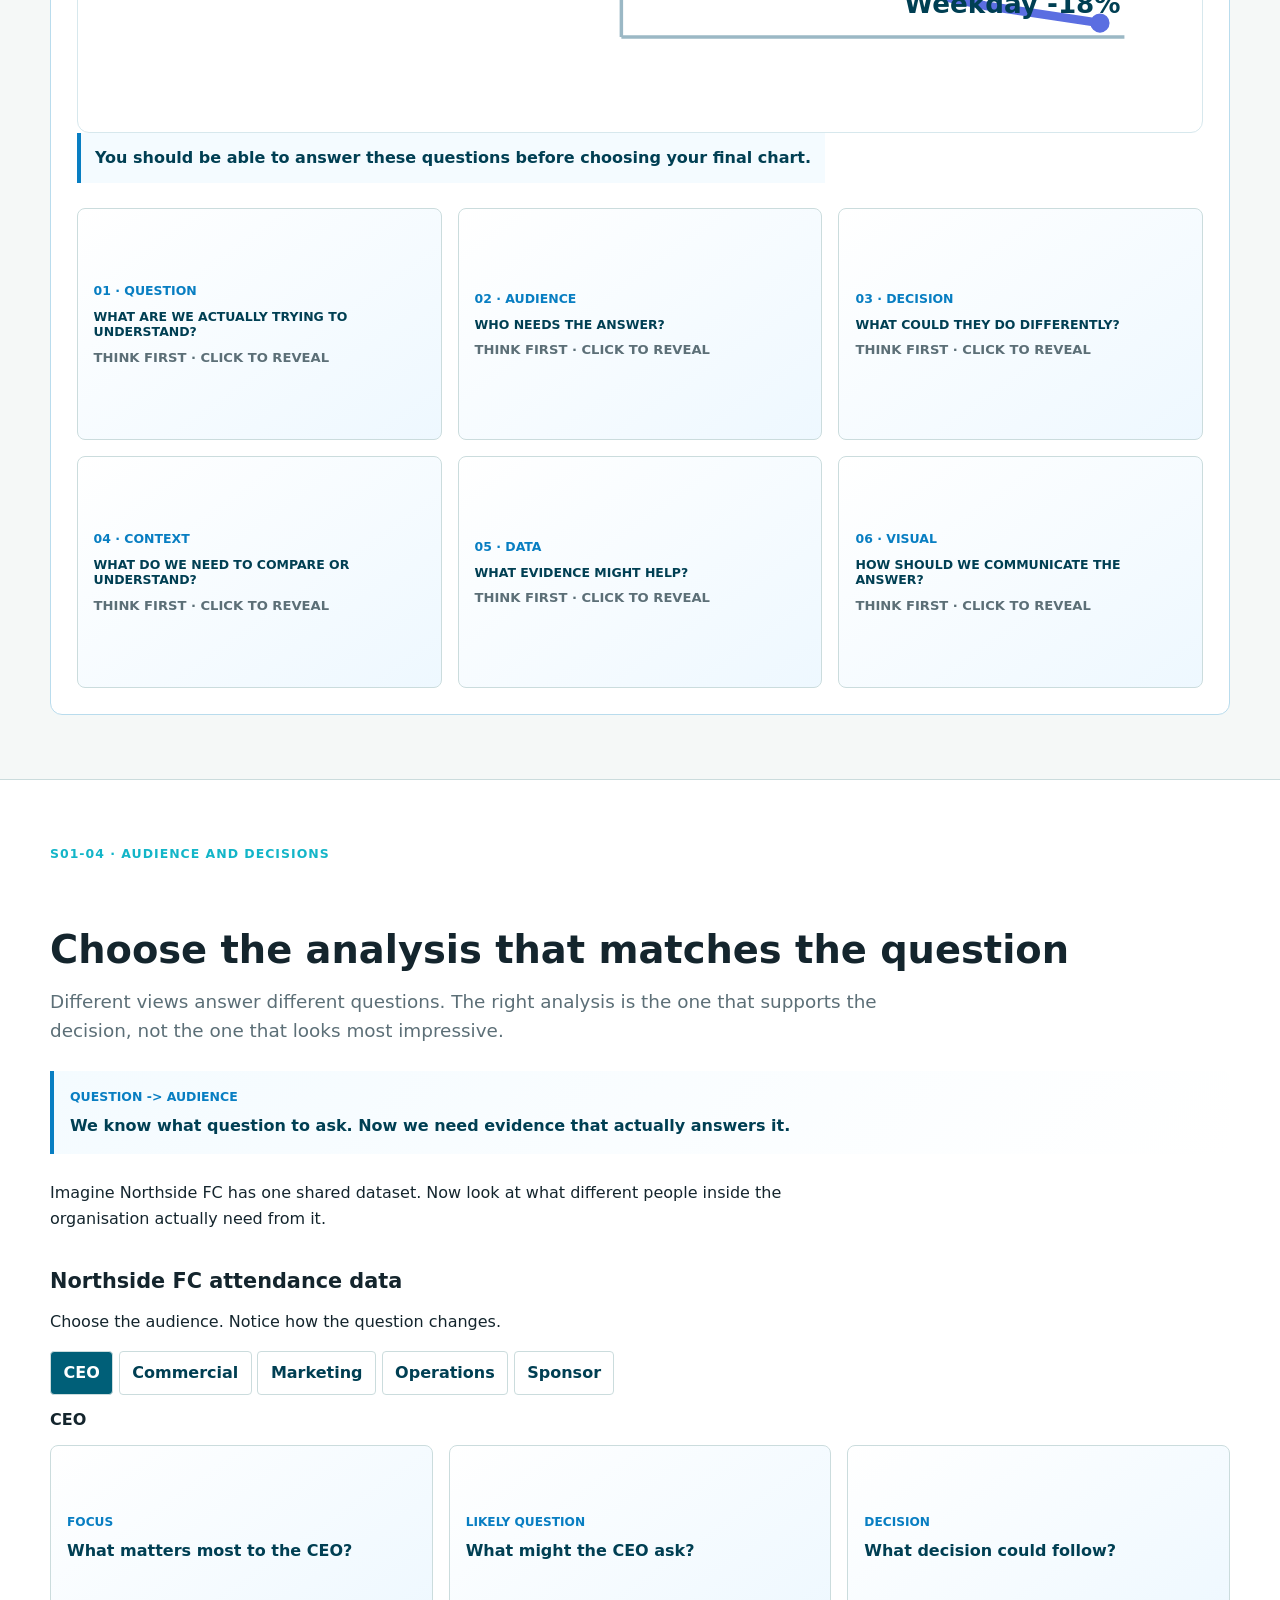
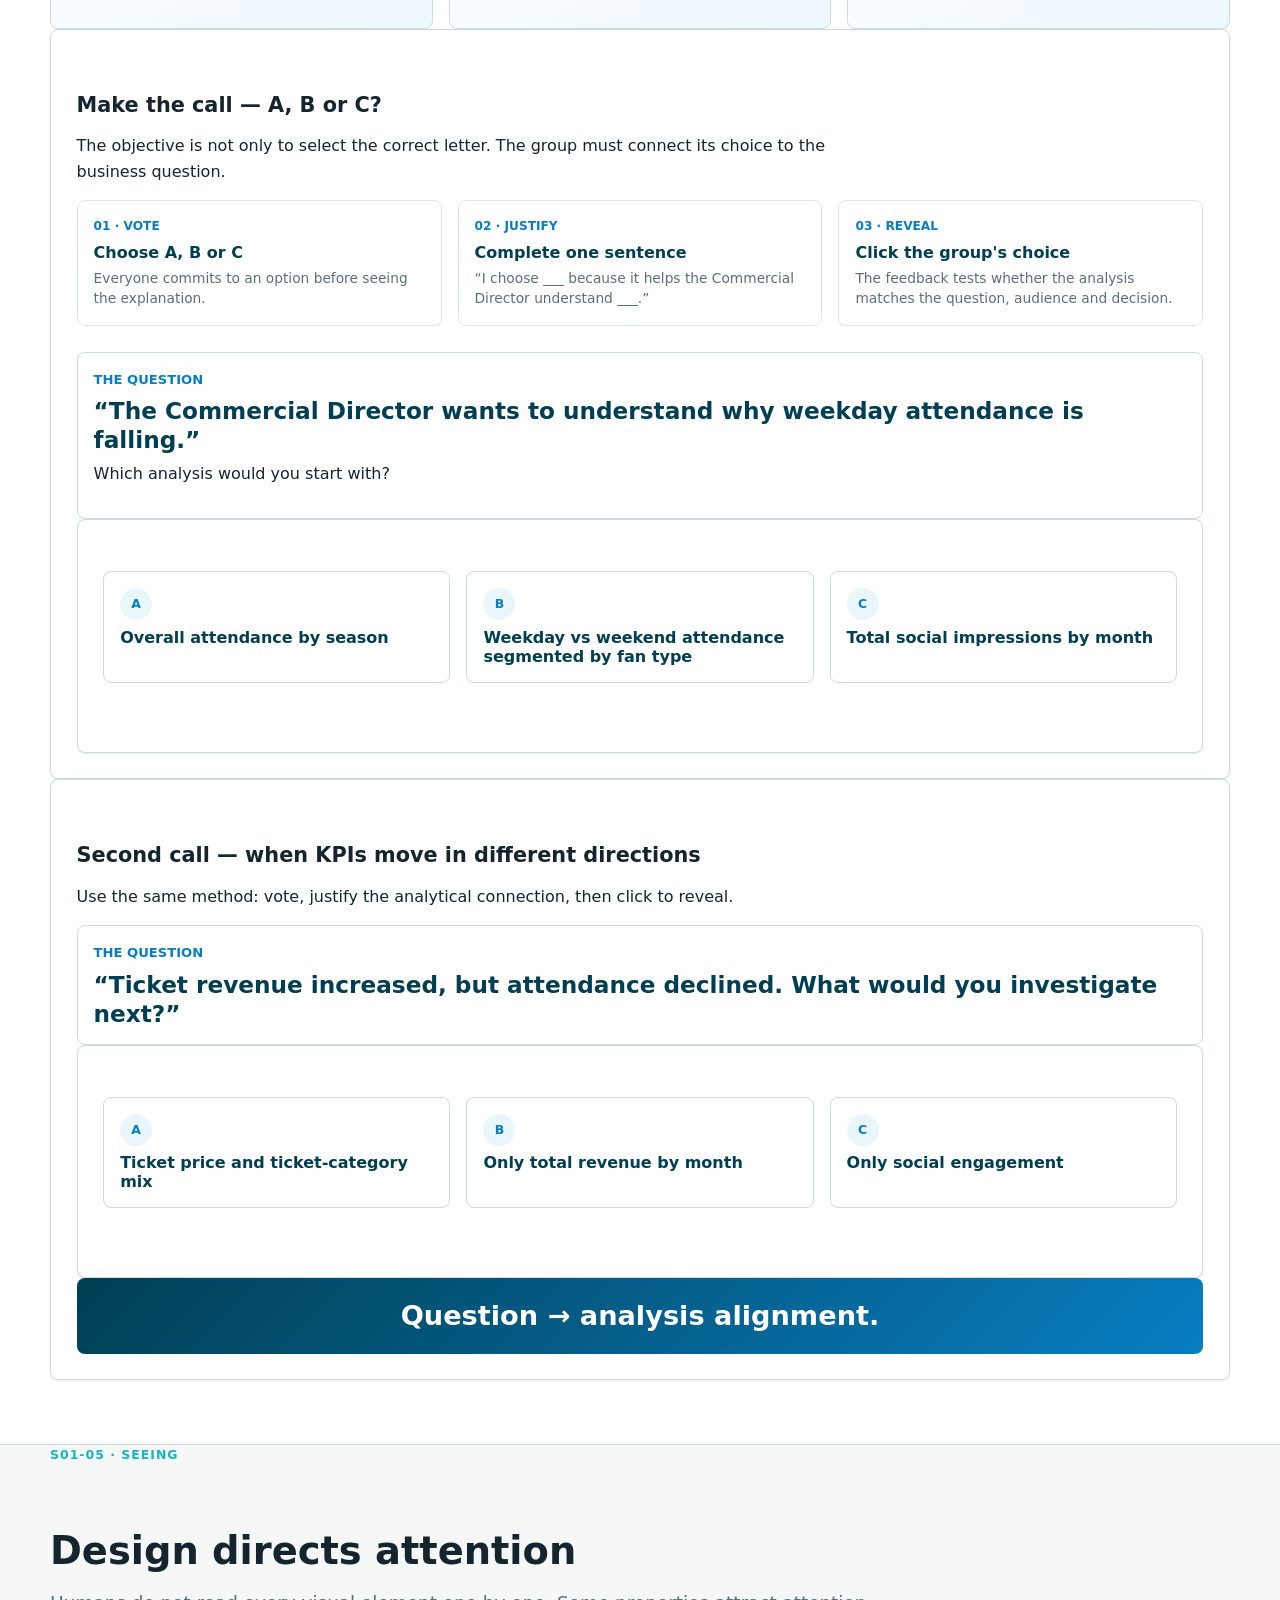
==== commit 391a8e85: "Publish sanitized student site from d2e2b14b21c9e54a65396fc2a75bc315f9fb83e3" ====
--- a/sessions/session-01/index.html
+++ b/sessions/session-01/index.html
@@ -16,7 +16,7 @@
       <div class="nav-links">
         <a href="../../index.html">Home</a>
         <a aria-current="page" href="index.html">Session 1</a>
-        <span class="publication-unavailable" aria-disabled="true" title="Coming soon">Next</span>
+        <a href="../session-02/index.html">Next</a>
       </div>
     </nav>
   </header>
@@ -1174,7 +1174,7 @@
           <p>Now that we know how to think about data visualisation, we will start using Tableau to build.</p>
           <p>Focus on understanding, not memorising: the same thinking process will guide the practical work.</p>
         </div>
-        <span class="button publication-unavailable" aria-disabled="true" title="Coming soon">Go to Session 2</span>
+        <a class="button" href="../session-02/index.html">Go to Session 2</a>
       </section>
     </section>
   </main>
